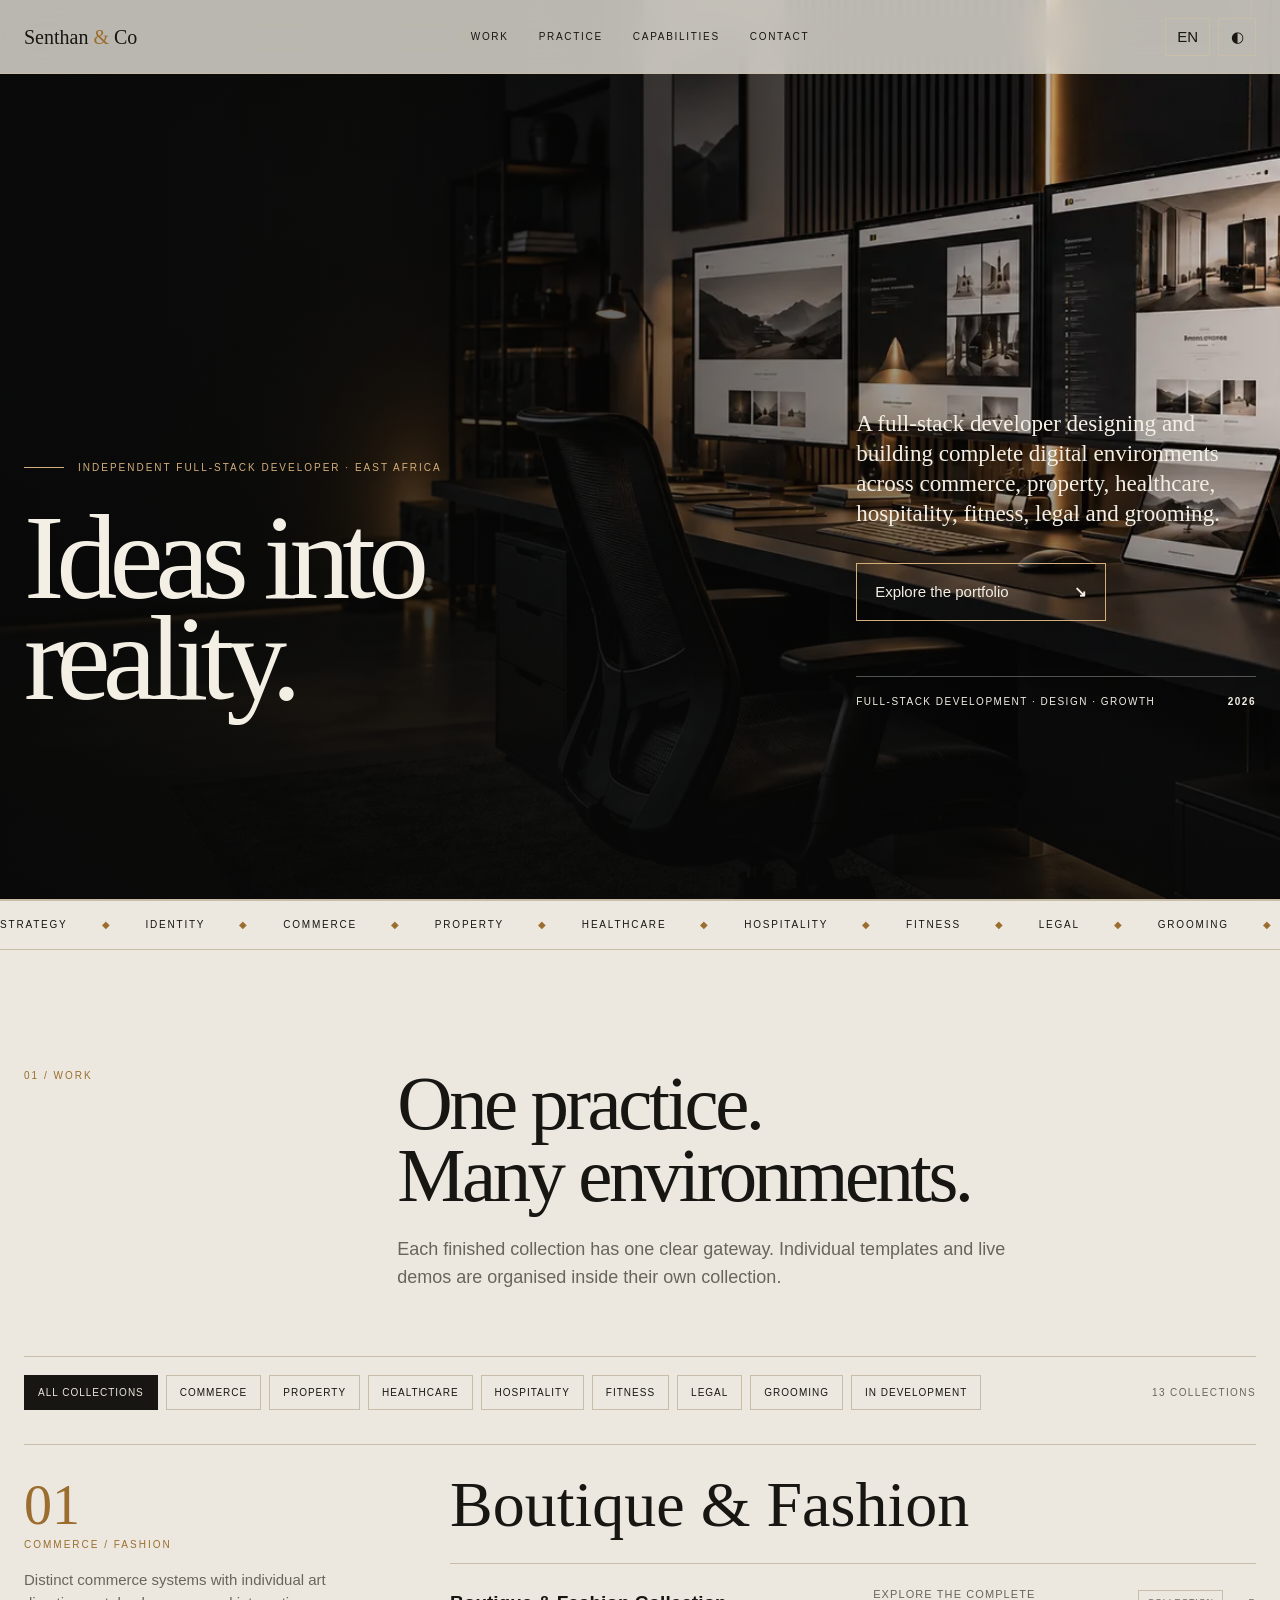
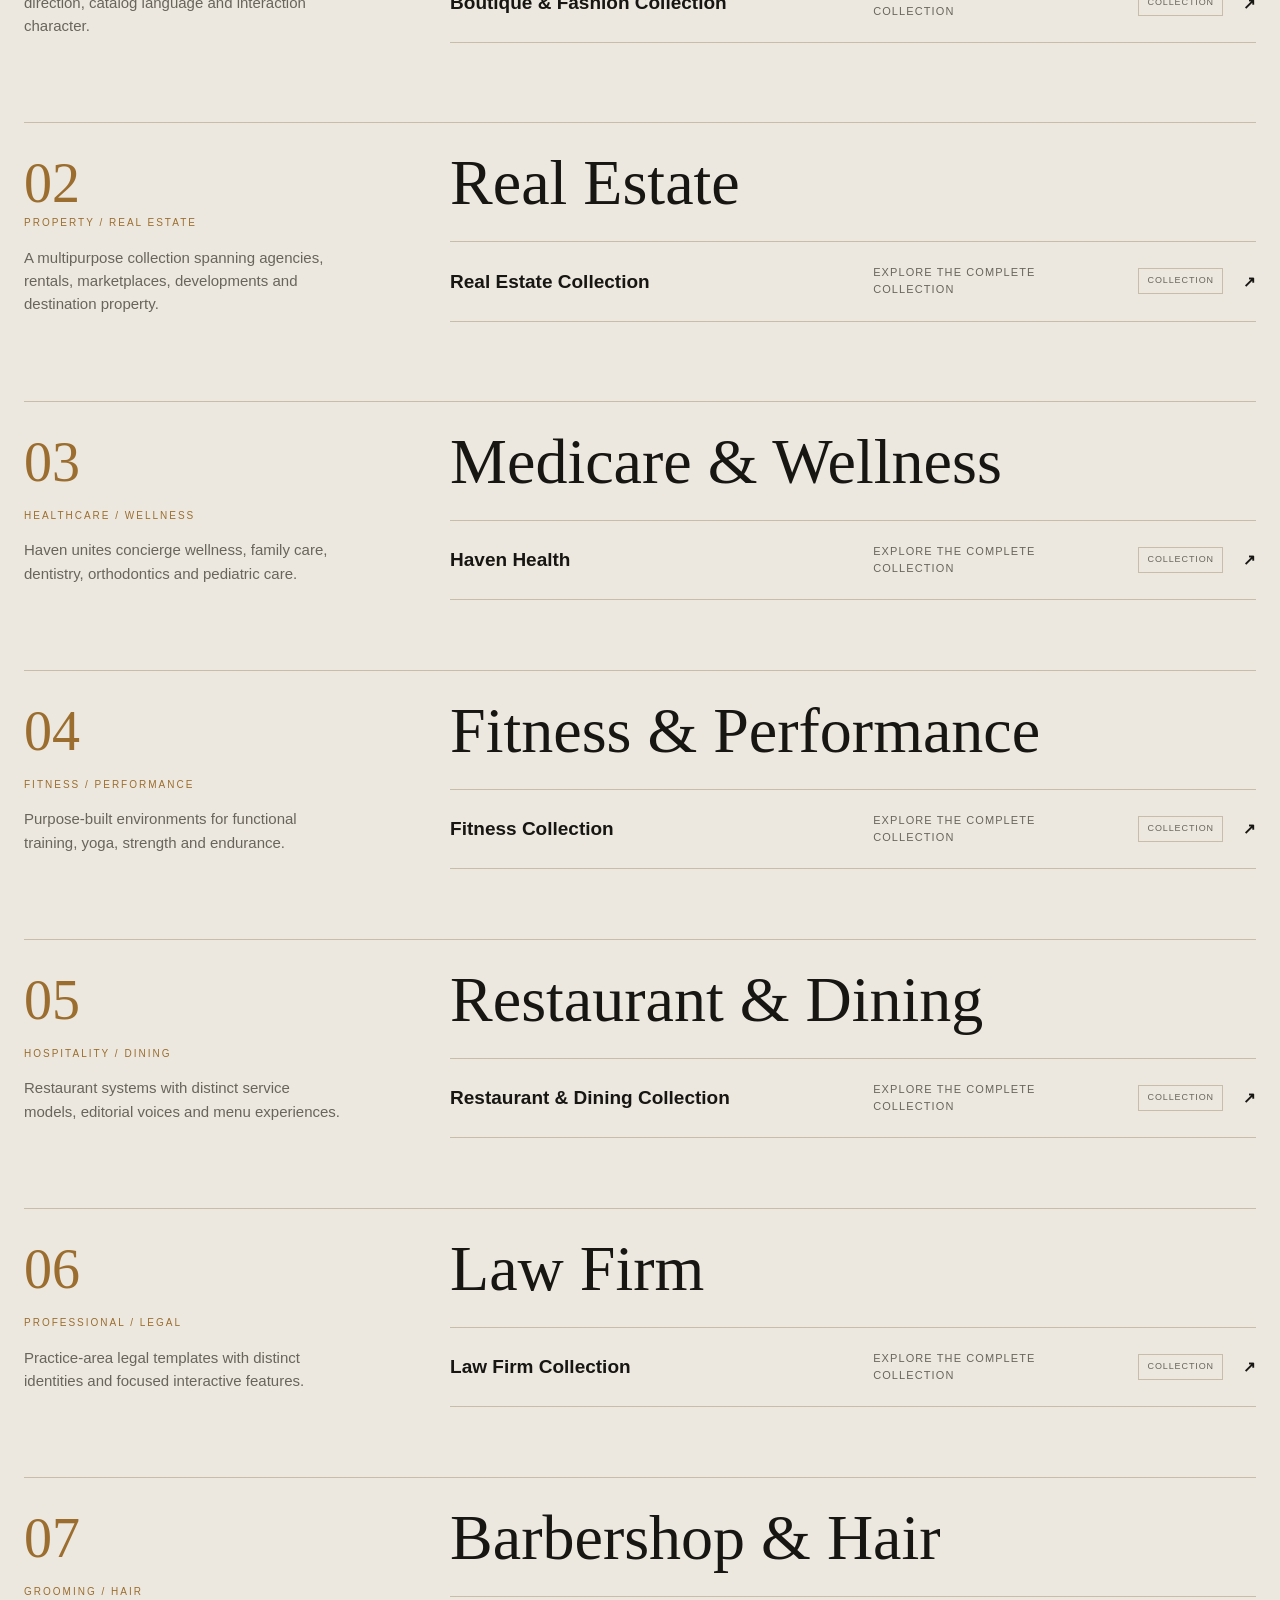
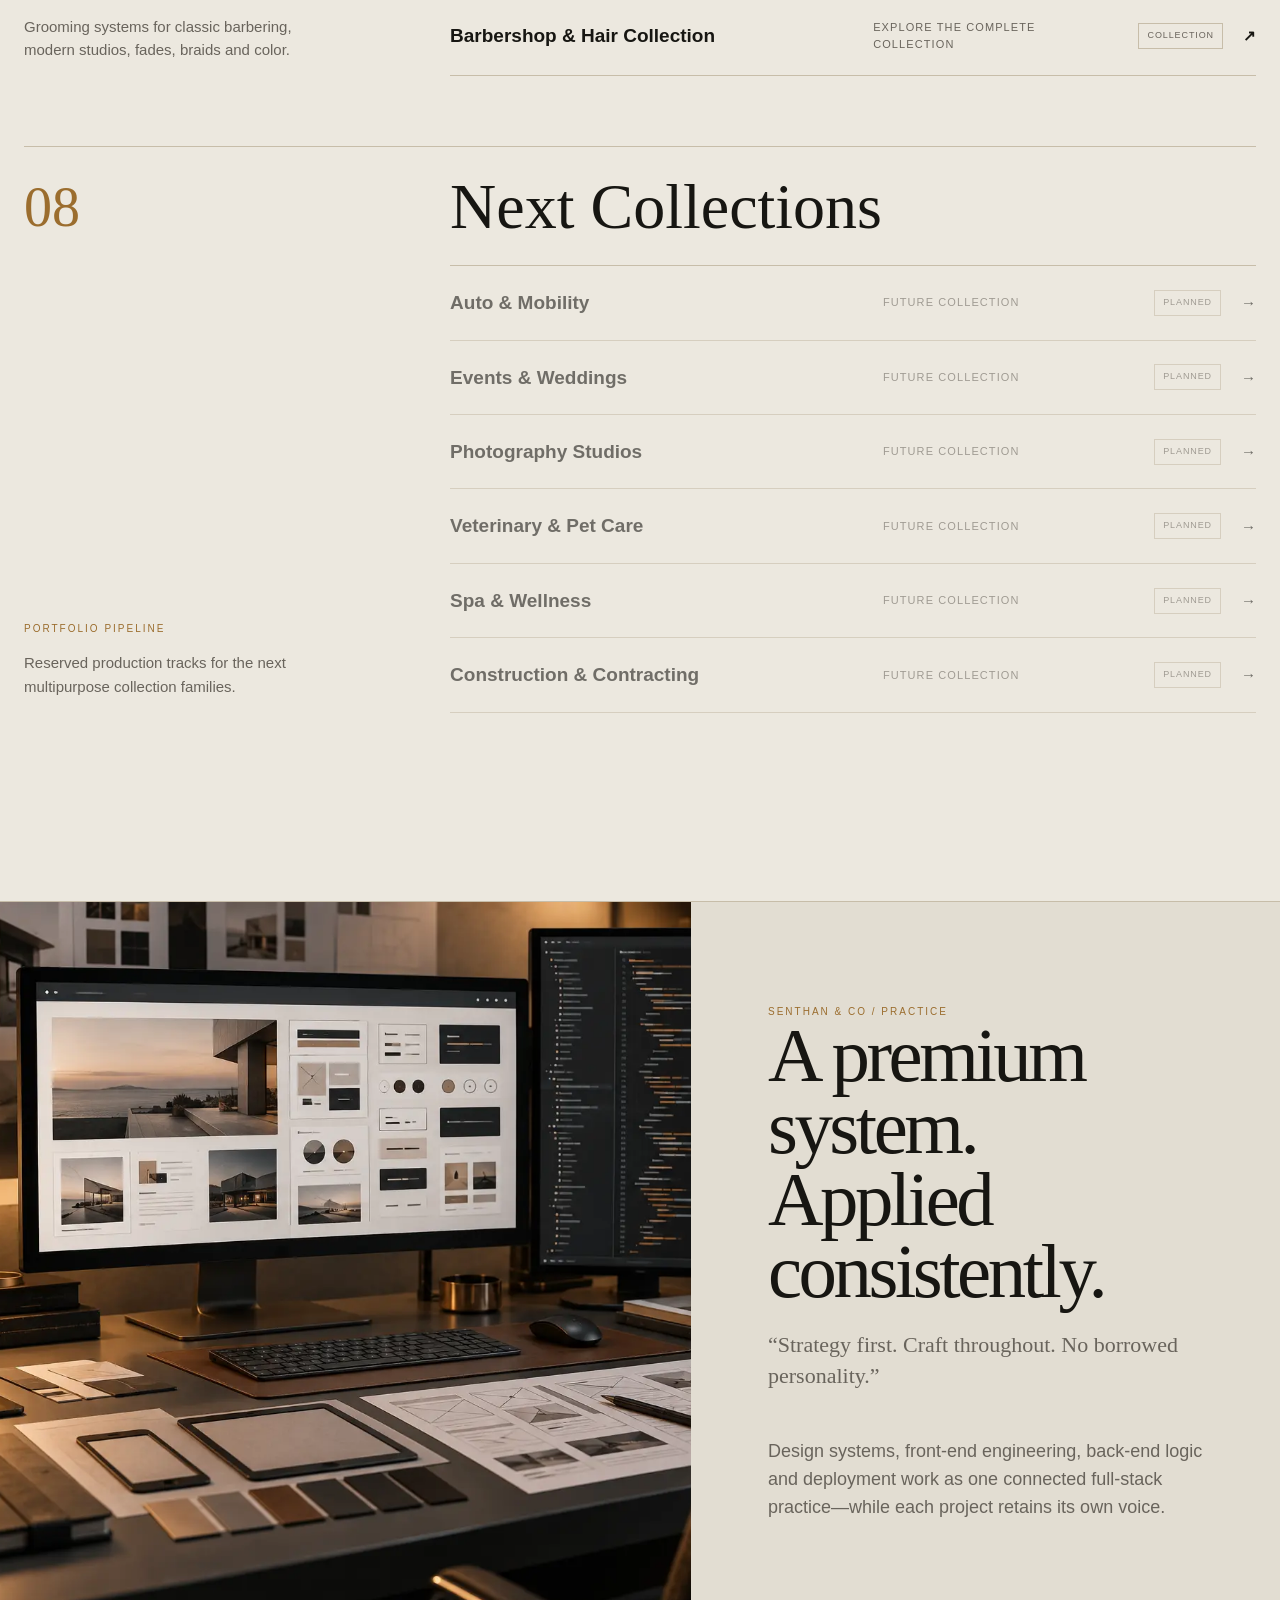
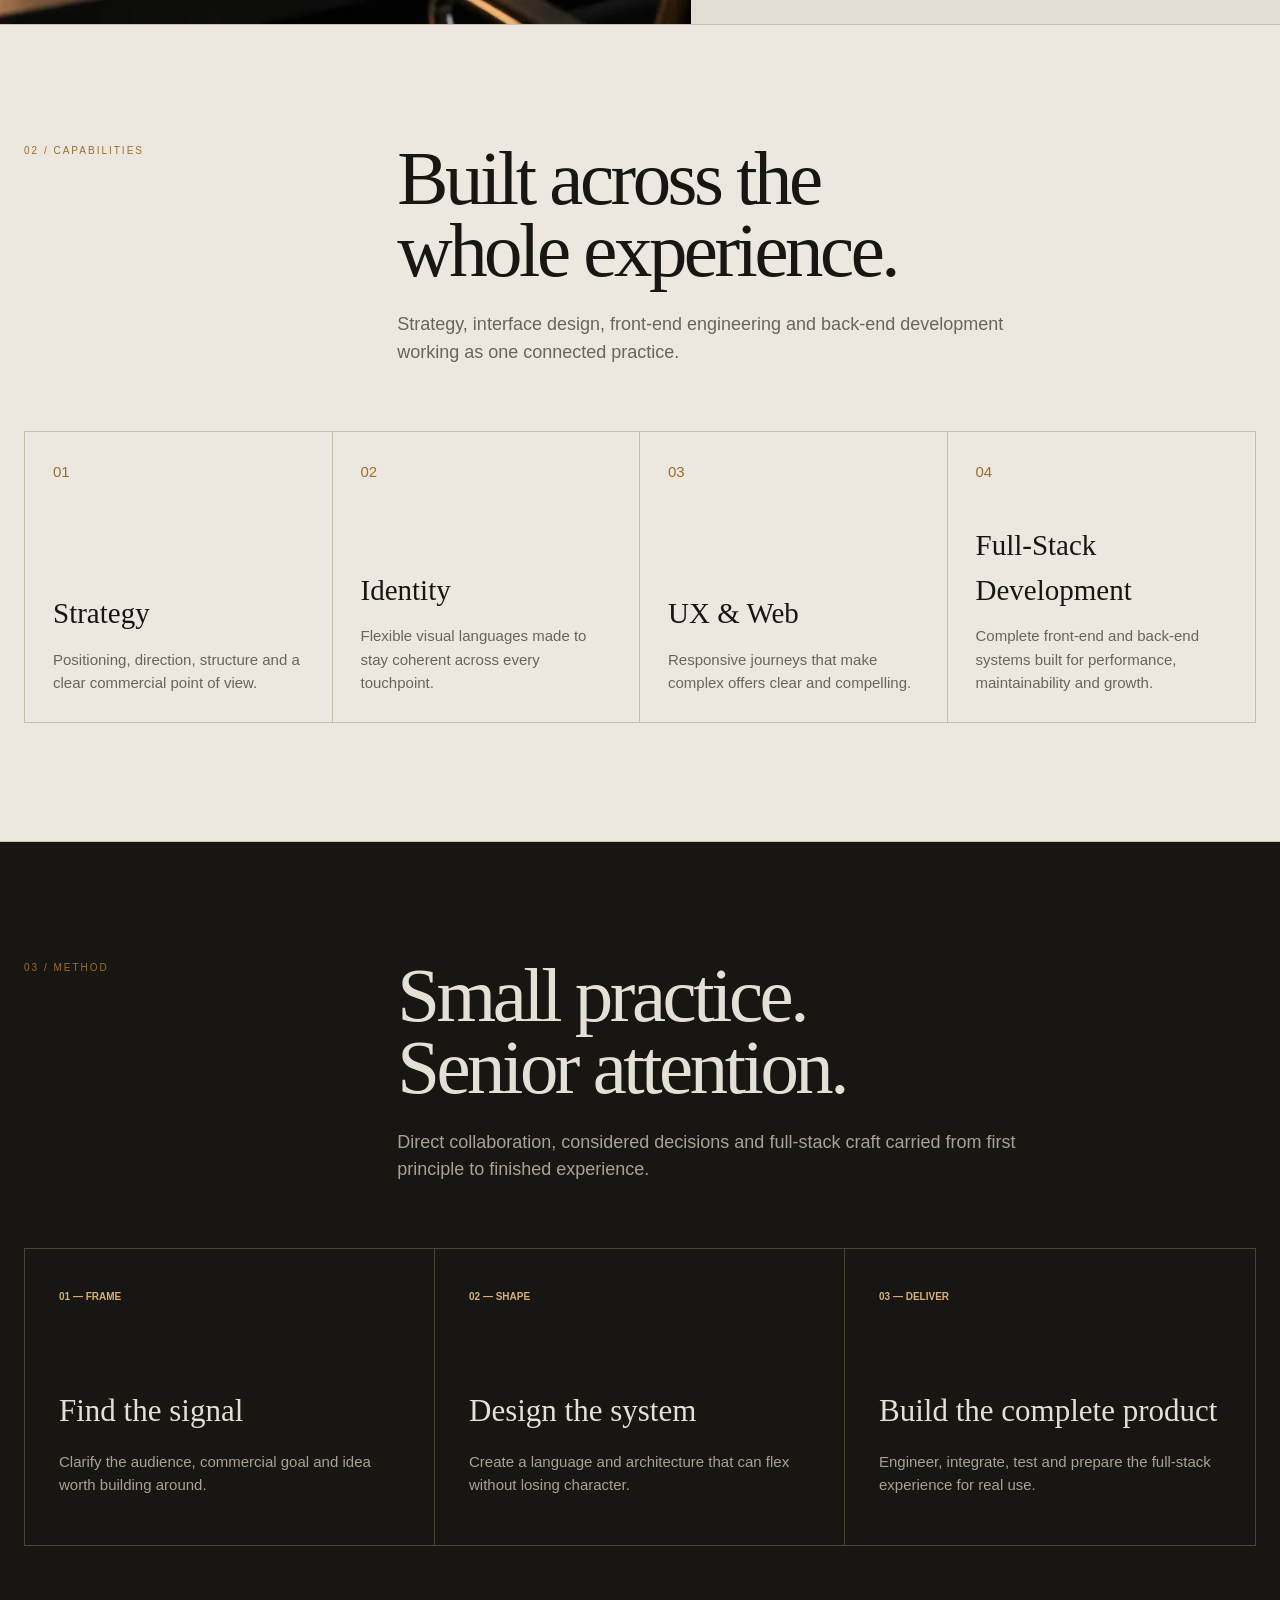
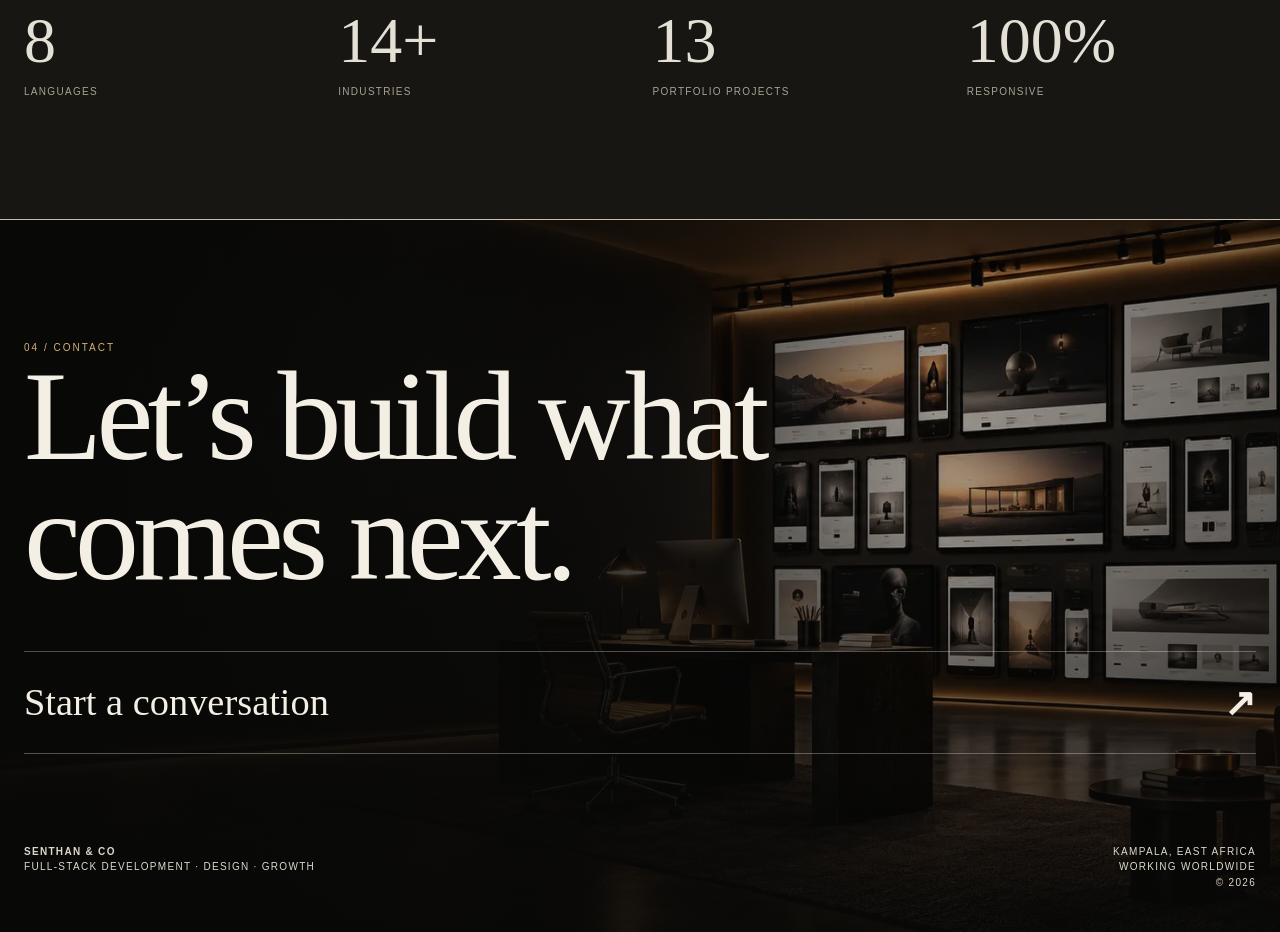
==== index.html @ d8936a36 "Translate portfolio statistics across all locales" ====
<!doctype html><html lang="en"><head><meta charset="utf-8"><meta name="viewport" content="width=device-width,initial-scale=1"><meta name="theme-color" content="#11110f"><title>Senthan & Co — Full-Stack Developer Portfolio</title><meta name="description" content="The full-stack development portfolio of websites, templates and collection systems by Senthan & Co."><script>(function(){try{var t=localStorage.getItem('sc-theme');document.documentElement.dataset.theme=t||((matchMedia('(prefers-color-scheme:dark)').matches)?'dark':'light')}catch(e){}})();</script><link rel="stylesheet" href="complete.css">
<style>:root{--bg:#ece8df;--ink:#171612;--muted:#69645c;--panel:#e2ddd2;--line:#c7bda9;--gold:#9b6d2e;--cream:#f7f1e5;color-scheme:light}[data-theme=dark]{--bg:#11110f;--ink:#e5e0d5;--muted:#a59c8d;--panel:#191815;--line:#3a342b;--gold:#d4af7c;--cream:#11110f;color-scheme:dark}*{box-sizing:border-box}html{scroll-behavior:smooth}body{margin:0;background:var(--bg);color:var(--ink);font:15px/1.55 Arial,sans-serif;overflow-x:hidden}a{color:inherit;text-decoration:none}button{font:inherit;color:inherit}.wrap{width:min(1380px,calc(100% - 48px));margin:auto}.top{position:fixed;inset:0 0 auto;z-index:20}.top:before{content:"";position:absolute;inset:0;background:color-mix(in srgb,var(--bg) 78%,transparent);backdrop-filter:blur(18px);border-bottom:1px solid var(--line)}nav{height:74px;display:grid;grid-template-columns:1fr auto 1fr;align-items:center;position:relative}.brand,h1,h2,.collection h3,.cap h3,.step h3{font-family:Georgia,serif}.brand{font-size:20px}.brand i{font-style:normal;color:var(--gold)}.navlinks{display:flex;gap:30px;font-size:10px;letter-spacing:.17em;text-transform:uppercase}.controls{justify-self:end;display:flex;gap:8px}.control{height:38px;min-width:38px;padding:0 11px;border:1px solid var(--line);background:transparent;cursor:pointer}.menu{display:none}.hero{min-height:820px;height:100svh;position:relative;isolation:isolate;background:#0b0d0b url('assets/tech-studio-hero-v4.webp') center/cover no-repeat;color:#f4efe4}.hero:after{content:"";position:absolute;inset:0;z-index:-1;background:linear-gradient(90deg,rgba(7,8,7,.92),rgba(7,8,7,.6) 48%,rgba(7,8,7,.13)),linear-gradient(0deg,rgba(7,8,7,.8),transparent 55%)}.hero-inner{height:100%;display:grid;grid-template-columns:1.3fr .7fr;align-items:end;gap:7vw;padding:17vh 0 8vh}.kicker,.eyebrow{font-size:10px;letter-spacing:.2em;text-transform:uppercase;color:var(--gold)}.kicker{display:flex;gap:14px;align-items:center;color:#d4af7c}.kicker:before{content:"";width:40px;height:1px;background:#d4af7c}h1{font-size:clamp(66px,9.5vw,150px);line-height:.83;letter-spacing:-.065em;margin:32px 0 0;font-weight:400}.hero-copy p{font:clamp(18px,1.8vw,27px)/1.3 Georgia,serif;margin:0 0 34px}.cta{display:inline-flex;justify-content:space-between;gap:44px;min-width:250px;padding:16px 18px;border:1px solid #d4af7c}.hero-foot{margin-top:55px;padding-top:17px;border-top:1px solid #ffffff4d;display:flex;justify-content:space-between;font-size:10px;letter-spacing:.15em;text-transform:uppercase}.marquee{overflow:hidden;border-block:1px solid var(--line)}.track{display:flex;width:max-content;padding:16px 0;animation:move 32s linear infinite;font-size:10px;text-transform:uppercase;letter-spacing:.18em}.track span:after{content:"◆";color:var(--gold);margin:0 34px}@keyframes move{to{transform:translateX(-50%)}}section{padding:118px 0;border-bottom:1px solid var(--line)}.section-head{display:grid;grid-template-columns:.36fr 1fr;gap:5vw;margin-bottom:64px}h2{font-size:clamp(46px,6vw,92px);line-height:.94;letter-spacing:-.045em;margin:0;font-weight:400}.lead{font-size:18px;color:var(--muted);max-width:650px;margin:24px 0 0}.collection{display:grid;grid-template-columns:.62fr 1.38fr;border-top:1px solid var(--line);padding:28px 0 70px;gap:5vw}.collection-side{display:flex;flex-direction:column;justify-content:space-between}.num{font:56px Georgia,serif;color:var(--gold)}.collection-side p{color:var(--muted);max-width:320px}.collection h3{font-size:clamp(38px,5vw,72px);font-weight:400;line-height:1;margin:0 0 26px}.project-list{border-top:1px solid var(--line)}.project{display:grid;grid-template-columns:1.2fr .8fr auto;align-items:center;gap:20px;padding:22px 0;border-bottom:1px solid var(--line);transition:.25s}.project:hover{padding-left:14px;color:var(--gold)}.project strong{font-size:19px}.project span{color:var(--muted);font-size:11px;text-transform:uppercase;letter-spacing:.1em}.featured{display:grid;grid-template-columns:1.08fr .92fr;min-height:650px;background:var(--panel)}.featured-image{background:url('assets/tech-studio-practice-v4.webp') 54% center/cover no-repeat;min-height:460px}.featured-copy{padding:8vw 6vw;display:flex;flex-direction:column;justify-content:center}.quote{font:22px/1.4 Georgia,serif;color:var(--muted)}.caps{display:grid;grid-template-columns:repeat(4,1fr);border:1px solid var(--line)}.cap{padding:28px;min-height:290px;border-right:1px solid var(--line);display:flex;flex-direction:column}.cap:last-child{border:0}.cap i{font-style:normal;color:var(--gold)}.cap h3{font-size:29px;font-weight:400;margin:auto 0 12px}.cap p{margin:0;color:var(--muted)}.dark{background:#171612;color:#e5e0d5}.dark .lead{color:#aaa194}.method{display:grid;grid-template-columns:repeat(3,1fr);border:1px solid #4a4237}.step{padding:34px;min-height:270px;border-right:1px solid #4a4237}.step:last-child{border:0}.step b{font-size:10px;color:#d4af7c}.step h3{font-size:31px;font-weight:400;margin:80px 0 12px}.step p{color:#aaa194}.stats{display:grid;grid-template-columns:repeat(4,1fr);gap:25px;margin-top:58px}.stat strong{font:clamp(44px,5vw,75px) Georgia,serif;display:block}.stat span{font-size:10px;text-transform:uppercase;letter-spacing:.13em;color:#aaa194}.contact{padding:120px 0 42px;position:relative;isolation:isolate;overflow:hidden;background:#0b0b09 url('assets/tech-studio-footer-v4.webp') 72% center/cover no-repeat;color:#f4efe4}.contact:before{content:"";position:absolute;inset:0;z-index:-1;background:linear-gradient(90deg,rgba(8,8,7,.96) 0%,rgba(8,8,7,.86) 42%,rgba(8,8,7,.34) 74%,rgba(8,8,7,.58) 100%),linear-gradient(0deg,rgba(8,8,7,.78),transparent 62%)}.contact .wrap{position:relative;z-index:1}.contact .eyebrow{color:#d4af7c}.contact .contact-row{border-color:#ffffff4a}.contact .footer{color:#ded8cc}.contact h2{font-size:clamp(62px,10vw,150px)}.contact-row{display:flex;justify-content:space-between;border-block:1px solid var(--line);padding:28px 0;margin:54px 0 90px;font:clamp(22px,3vw,40px) Georgia,serif}.footer{display:flex;justify-content:space-between;font-size:10px;text-transform:uppercase;letter-spacing:.13em}.footer div:last-child{text-align:right}.back{position:fixed;right:24px;bottom:24px;width:46px;height:46px;border:0;background:var(--gold);z-index:18;opacity:0}.back.show{opacity:1}.reveal{opacity:0;transform:translateY(22px);transition:.75s}.reveal.in{opacity:1;transform:none}@media(max-width:900px){.wrap{width:calc(100% - 28px)}nav{grid-template-columns:1fr auto}.navlinks{display:none}.menu{display:inline-block}.hero-inner,.section-head,.collection,.featured{grid-template-columns:1fr}.hero-inner{padding-top:145px}.collection-side{display:block}.caps{grid-template-columns:repeat(2,1fr)}.method{grid-template-columns:1fr}.step{border-right:0;border-bottom:1px solid #4a4237}.stats{grid-template-columns:repeat(2,1fr)}}@media(max-width:560px){.hero{height:auto}.hero-inner{padding:150px 0 54px}h1{font-size:18vw}.hero-copy{margin-top:70px}section{padding:82px 0}.project{grid-template-columns:1fr auto}.project span{display:none}.caps{grid-template-columns:1fr}.cap{border-right:0;border-bottom:1px solid var(--line)}.featured-copy{padding:70px 24px}.footer{gap:25px}.footer div:last-child{text-align:left}}@media(max-width:700px){.contact{background-position:68% center}.contact:before{background:linear-gradient(180deg,rgba(8,8,7,.9),rgba(8,8,7,.62) 45%,rgba(8,8,7,.94))}}@media(prefers-reduced-motion:reduce){*{scroll-behavior:auto!important}.track{animation:none}.reveal{opacity:1;transform:none}}.hero{background-image:url('assets/tech-studio-hero-v4.webp');background-position:center 46%;background-size:cover;background-repeat:no-repeat}.featured-image{background-image:url('assets/tech-studio-practice-v4.webp');background-position:center;background-size:cover}@media(max-width:900px){.hero{background-position:72% center}.featured-image{background-position:50% center}}@media(max-width:560px){.hero{min-height:100svh;background-position:76% center}.hero:after{background:linear-gradient(180deg,rgba(7,8,7,.72),rgba(7,8,7,.38) 38%,rgba(7,8,7,.9)),linear-gradient(90deg,rgba(7,8,7,.72),rgba(7,8,7,.18))}}</style></head>
<body><header class="top"><nav class="wrap"><a class="brand" href="#top">Senthan <i>&amp;</i> Co</a><div class="navlinks"><a href="#work" data-i18n="work">Work</a><a href="#practice" data-i18n="practice">Practice</a><a href="#capabilities" data-i18n="capabilities">Capabilities</a><a href="#contact" data-i18n="contact">Contact</a></div><div class="controls"><button class="control" id="lang">EN</button><button class="control" id="theme">◐</button><button class="control menu">☰</button></div></nav></header><main id="top">
<section class="hero"><div class="wrap hero-inner"><div><div class="kicker reveal" data-i18n="kicker">Independent full-stack developer · East Africa</div><h1 class="reveal"><span data-i18n="hero1">Ideas into</span><br><span data-i18n="hero2">reality.</span></h1></div><div class="hero-copy reveal"><p data-i18n="intro">A full-stack developer designing and building complete digital environments across commerce, property, healthcare, hospitality, fitness, legal and grooming.</p><a class="cta" href="#work"><span data-i18n="explore">Explore the portfolio</span><b>↘</b></a><div class="hero-foot"><span data-i18n="brandTag">Full-Stack Development · Design · Growth</span><b>2026</b></div></div></div></section>
<div class="marquee"><div class="track"><span data-i18n="strategyTitle">Strategy</span><span data-i18n="identityTitle">Identity</span><span data-i18n="filterCommerce">Commerce</span><span data-i18n="filterProperty">Property</span><span data-i18n="filterHealth">Healthcare</span><span data-i18n="filterHospitality">Hospitality</span><span data-i18n="filterFitness">Fitness</span><span data-i18n="filterLegal">Legal</span><span data-i18n="filterGrooming">Grooming</span><span data-i18n="strategyTitle">Strategy</span><span data-i18n="identityTitle">Identity</span><span data-i18n="filterCommerce">Commerce</span><span data-i18n="filterProperty">Property</span><span data-i18n="filterHealth">Healthcare</span><span data-i18n="filterHospitality">Hospitality</span><span data-i18n="filterFitness">Fitness</span><span data-i18n="filterLegal">Legal</span><span data-i18n="filterGrooming">Grooming</span></div></div>
<section id="work"><div class="wrap"><div class="section-head reveal"><div class="eyebrow">01 / <span data-i18n="work">Work</span></div><div><h2 data-i18n="workTitle">One practice.<br>Many environments.</h2><p class="lead" data-i18n="workLead">A focused directory of Senthan &amp; Co collection gateways. Open a collection to discover its individual templates and live demos.</p></div></div>
<div class="portfolio-tools reveal"><div class="filters" id="filters"><button class="filter active" data-filter="all" data-i18n="filterAll">All collections</button><button class="filter" data-filter="commerce" data-i18n="filterCommerce">Commerce</button><button class="filter" data-filter="property" data-i18n="filterProperty">Property</button><button class="filter" data-filter="health" data-i18n="filterHealth">Health</button><button class="filter" data-filter="hospitality" data-i18n="filterHospitality">Hospitality</button><button class="filter" data-filter="fitness" data-i18n="filterFitness">Fitness</button><button class="filter" data-filter="legal" data-i18n="filterLegal">Legal</button><button class="filter" data-filter="grooming" data-i18n="filterGrooming">Grooming</button><button class="filter" data-filter="pipeline" data-i18n="filterPipeline">In development</button></div><span class="source-count" id="sourceCount">00 collections</span></div><div id="collections"></div></div></section>
<section id="practice" style="padding:0"><div class="featured"><div class="featured-image"></div><div class="featured-copy reveal"><div class="eyebrow">Senthan &amp; Co / <span data-i18n="practice">Practice</span></div><h2 data-i18n="practiceTitle">A premium system.<br>Applied consistently.</h2><p class="quote" data-i18n="quote">“Strategy first. Craft throughout. No borrowed personality.”</p><p class="lead" data-i18n="practiceLead">Design systems, front-end engineering, back-end logic and deployment work as one connected full-stack practice—while each project retains its own voice.</p></div></div></section>
<section id="capabilities"><div class="wrap"><div class="section-head reveal"><div class="eyebrow">02 / <span data-i18n="capabilities">Capabilities</span></div><div><h2 data-i18n="capTitle">Built across the<br>whole experience.</h2><p class="lead" data-i18n="capLead">Strategy, interface design, front-end engineering and back-end development working as one connected practice.</p></div></div><div class="caps"><article class="cap reveal"><i>01</i><h3 data-i18n="strategyTitle">Strategy</h3><p data-i18n="strategyDesc">Positioning, direction, structure and a clear commercial point of view.</p></article><article class="cap reveal"><i>02</i><h3 data-i18n="identityTitle">Identity</h3><p data-i18n="identityDesc">Flexible visual languages made to stay coherent across every touchpoint.</p></article><article class="cap reveal"><i>03</i><h3 data-i18n="uxTitle">UX &amp; Web</h3><p data-i18n="uxDesc">Responsive journeys that make complex offers clear and compelling.</p></article><article class="cap reveal"><i>04</i><h3 data-i18n="fullStackTitle">Full-Stack Development</h3><p data-i18n="fullStackDesc">Complete front-end and back-end systems built for performance, maintainability and growth.</p></article></div></div></section>
<section class="dark"><div class="wrap"><div class="section-head reveal"><div class="eyebrow">03 / <span data-i18n="method">Method</span></div><div><h2 data-i18n="methodTitle">Small practice.<br>Senior attention.</h2><p class="lead" data-i18n="methodLead">Direct collaboration, considered decisions and full-stack craft carried from first principle to finished experience.</p></div></div><div class="method"><article class="step reveal"><b data-i18n="frameLabel">01 — FRAME</b><h3 data-i18n="frameTitle">Find the signal</h3><p data-i18n="frameDesc">Clarify the audience, commercial goal and idea worth building around.</p></article><article class="step reveal"><b data-i18n="shapeLabel">02 — SHAPE</b><h3 data-i18n="shapeTitle">Design the system</h3><p data-i18n="shapeDesc">Create a language and architecture that can flex without losing character.</p></article><article class="step reveal"><b data-i18n="deliverLabel">03 — DELIVER</b><h3 data-i18n="deliverTitle">Build the complete product</h3><p data-i18n="deliverDesc">Engineer, integrate, test and prepare the full-stack experience for real use.</p></article></div><div class="stats"><div class="stat"><strong>8</strong><span data-i18n="statLanguages">Languages</span></div><div class="stat"><strong>14+</strong><span data-i18n="statIndustries">Industries</span></div><div class="stat"><strong>00</strong><span data-i18n="statProjects">Portfolio projects</span></div><div class="stat"><strong>100%</strong><span data-i18n="statResponsive">Responsive</span></div></div></div></section>
<footer class="contact" id="contact"><div class="wrap"><div class="eyebrow">04 / <span data-i18n="contact">Contact</span></div><h2 class="reveal" data-i18n="talk">Let’s build what<br>comes next.</h2><a class="contact-row" href="#top"><span data-i18n="start">Start a conversation</span><b>↗</b></a><div class="footer"><div><strong>Senthan &amp; Co</strong><br><span data-i18n="brandTag">Full-Stack Development · Design · Growth</span></div><div><span data-i18n="location">Kampala, East Africa</span><br><span data-i18n="worldwide">Working worldwide</span><br>© 2026</div></div></div></footer></main><button class="back" id="back" aria-label="Back-to-Top Button">↑</button>
<script>
var GROUPS=[
{n:'01',sector:'commerce',k:'Commerce / Fashion',t:'Boutique & Fashion',d:'A collection of distinct commerce systems with individual art direction, catalog language and interaction character.',p:[['Boutique & Fashion Collection','Explore the complete fashion collection','https://senthan-multipurpose-professional.senthan-x.chatgpt.site','Collection']]},
{n:'02',sector:'property',k:'Property / Real Estate',t:'Real Estate',d:'A growing multipurpose collection spanning agencies, rentals, marketplaces, developments and destination property.',p:[['Real Estate Collection','Explore the complete property collection','https://senthan-real-estate-collection.senthan-x.chatgpt.site','Collection']]},
{n:'03',sector:'health',k:'Healthcare / Wellness',t:'Medicare & Wellness',d:'Haven brings together the healthcare family, covering concierge wellness, family care, dentistry, orthodontics and pediatric care.',p:[['Haven Health','Explore the Medicare & Wellness collection','https://haven-health-concierge.senthan-x.chatgpt.site','Collection']]},
{n:'04',sector:'fitness',k:'Fitness / Performance',t:'Fitness & Performance',d:'A collection of purpose-built fitness environments spanning functional training, yoga, strength and endurance.',p:[['Fitness Collection','Explore the complete fitness collection','https://github.com/Senthan-X/senthan-fitness-templates','Collection']]},
{n:'05',sector:'hospitality',k:'Hospitality / Dining',t:'Restaurant & Dining',d:'A restaurant collection with distinct service models, editorial voices and menu experiences.',p:[['Restaurant & Dining Collection','Explore the complete dining collection','https://github.com/Senthan-X/senthan-dining-templates','Collection']]},
{n:'06',sector:'legal',k:'Professional / Legal',t:'Law Firm',d:'A collection of practice-area-specific legal templates with distinct identities and focused interactive features.',p:[['Law Firm Collection','Explore the complete legal collection','https://github.com/Senthan-X/senthan-law-templates','Collection']]},
{n:'07',sector:'grooming',k:'Grooming / Hair',t:'Barbershop & Hair',d:'A grooming collection covering classic barbering, modern studios, fades, braids, color and community-led concepts.',p:[['Barbershop & Hair Collection','Explore the complete grooming collection','https://github.com/Senthan-X/barbershop-templates','Collection']]},
{n:'08',sector:'pipeline',k:'Portfolio Pipeline',t:'Next Collections',d:'Reserved production tracks for the next multipurpose collection families in the Senthan & Co roadmap.',p:[['Auto & Mobility','Future collection','', 'Planned'],['Events & Weddings','Future collection','', 'Planned'],['Photography Studios','Future collection','', 'Planned'],['Veterinary & Pet Care','Future collection','', 'Planned'],['Spa & Wellness','Future collection','', 'Planned'],['Construction & Contracting','Future collection','', 'Planned']]}
]
var CURRENT_LANG='en',ACTIVE_FILTER='all';
function renderGroups(filter){ACTIVE_FILTER=filter||ACTIVE_FILTER;var d=I18N[CURRENT_LANG]||I18N.en,gt=GROUP_I18N[CURRENT_LANG]||GROUP_I18N.en;var shown=GROUPS.filter(function(g){return ACTIVE_FILTER==='all'||g.sector===ACTIVE_FILTER});var total=shown.reduce(function(n,g){return n+g.p.length},0);document.getElementById('sourceCount').textContent=('0'+total).slice(-2)+' '+d.collectionsCount;document.getElementById('collections').innerHTML=shown.map(function(g){var m=gt[g.sector]||GROUP_I18N.en[g.sector];return '<article class="collection reveal"><div class="collection-side"><div class="num">'+g.n+'</div><div><div class="eyebrow">'+m.k+'</div><p>'+m.d+'</p></div></div><div><h3>'+(m.t||g.t)+'</h3><div class="project-list">'+g.p.map(function(p,i){var linked=!!p[2],name=(g.sector==='pipeline'&&m.names)?m.names[i]:(m.linkNames&&m.linkNames[i]?m.linkNames[i]:p[0]),desc=linked?d.exploreCollection:d.futureCollection,type=linked?d.collectionLabel:d.plannedLabel;var inner='<strong>'+name+'</strong><span>'+desc+'</span><small>'+type+'</small><b>'+(linked?'↗':'→')+'</b>';return linked?'<a class="project" href="'+p[2]+'" target="_blank" rel="noopener">'+inner+'</a>':'<div class="project pending">'+inner+'</div>'}).join('')+'</div></div></article>'}).join('');document.querySelectorAll('.stat strong')[2].textContent=GROUPS.reduce(function(n,g){return n+g.p.length},0);requestAnimationFrame(function(){document.querySelectorAll('#collections .reveal').forEach(function(e){e.classList.add('in')})})}
document.querySelectorAll('.filter').forEach(function(btn){btn.onclick=function(){document.querySelectorAll('.filter').forEach(function(b){b.classList.remove('active')});btn.classList.add('active');renderGroups(btn.dataset.filter)}});
var I18N={"en":{"work":"Work","practice":"Practice","capabilities":"Capabilities","contact":"Contact","kicker":"Independent full-stack developer · East Africa","hero1":"Ideas into","hero2":"reality.","intro":"A full-stack developer designing and building complete digital environments across commerce, property, healthcare, hospitality, fitness, legal and grooming.","explore":"Explore the portfolio","brandTag":"Full-Stack Development · Design · Growth","workTitle":"One practice.<br>Many environments.","workLead":"Each finished collection has one clear gateway. Individual templates and live demos are organised inside their own collection.","filterAll":"All collections","filterCommerce":"Commerce","filterProperty":"Property","filterHealth":"Healthcare","filterHospitality":"Hospitality","filterFitness":"Fitness","filterLegal":"Legal","filterGrooming":"Grooming","filterPipeline":"In development","practiceTitle":"A premium system.<br>Applied consistently.","quote":"“Strategy first. Craft throughout. No borrowed personality.”","practiceLead":"Design systems, front-end engineering, back-end logic and deployment work as one connected full-stack practice—while each project retains its own voice.","capTitle":"Built across the<br>whole experience.","capLead":"Strategy, interface design, front-end engineering and back-end development working as one connected practice.","strategyTitle":"Strategy","strategyDesc":"Positioning, direction, structure and a clear commercial point of view.","identityTitle":"Identity","identityDesc":"Flexible visual languages made to stay coherent across every touchpoint.","uxTitle":"UX & Web","uxDesc":"Responsive journeys that make complex offers clear and compelling.","fullStackTitle":"Full-Stack Development","fullStackDesc":"Complete front-end and back-end systems built for performance, maintainability and growth.","method":"Method","methodTitle":"Small practice.<br>Senior attention.","methodLead":"Direct collaboration, considered decisions and full-stack craft carried from first principle to finished experience.","frameLabel":"01 — FRAME","frameTitle":"Find the signal","frameDesc":"Clarify the audience, commercial goal and idea worth building around.","shapeLabel":"02 — SHAPE","shapeTitle":"Design the system","shapeDesc":"Create a language and architecture that can flex without losing character.","deliverLabel":"03 — DELIVER","deliverTitle":"Build the complete product","deliverDesc":"Engineer, integrate, test and prepare the full-stack experience for real use.","languages":"Languages","industries":"Industries","collectionGateways":"Collection gateways","responsive":"Responsive","talk":"Let’s build what<br>comes next.","start":"Start a conversation","location":"Kampala, East Africa","worldwide":"Working worldwide","collectionsCount":"collections","exploreCollection":"Explore the complete collection","futureCollection":"Future collection","collectionLabel":"Collection","plannedLabel":"Planned","backTop":"Back-to-Top Button","statLanguages":"Languages","statIndustries":"Industries","statProjects":"Portfolio projects","statResponsive":"Responsive"},"fr":{"work":"Projets","practice":"Studio","capabilities":"Expertises","contact":"Contact","kicker":"Développeur full-stack indépendant · Afrique de l’Est","hero1":"Des idées","hero2":"en réalité.","intro":"Un développeur full-stack qui conçoit et réalise des environnements numériques complets pour le commerce, l’immobilier, la santé, l’hospitalité, le fitness, le juridique et le grooming.","explore":"Explorer le portfolio","brandTag":"Développement full-stack · Design · Croissance","workTitle":"Une pratique.<br>Plusieurs univers.","workLead":"Chaque collection terminée possède une passerelle claire. Les modèles et démos sont organisés dans leur propre collection.","filterAll":"Toutes les collections","filterCommerce":"Commerce","filterProperty":"Immobilier","filterHealth":"Santé","filterHospitality":"Hospitalité","filterFitness":"Fitness","filterLegal":"Juridique","filterGrooming":"Grooming","filterPipeline":"En développement","practiceTitle":"Un système premium.<br>Appliqué avec cohérence.","quote":"« La stratégie d’abord. Le soin partout. Une identité propre. »","practiceLead":"Systèmes de design, ingénierie front-end, logique back-end et déploiement forment une seule pratique full-stack.","capTitle":"Conçu sur toute<br>l’expérience.","capLead":"Stratégie, interfaces, front-end et back-end réunis dans une pratique cohérente.","strategyTitle":"Stratégie","strategyDesc":"Positionnement, direction, structure et vision commerciale claire.","identityTitle":"Identité","identityDesc":"Des langages visuels flexibles et cohérents sur chaque point de contact.","uxTitle":"UX & Web","uxDesc":"Des parcours responsives qui rendent les offres complexes claires et convaincantes.","fullStackTitle":"Développement full-stack","fullStackDesc":"Des systèmes front-end et back-end complets, performants, maintenables et évolutifs.","method":"Méthode","methodTitle":"Petite pratique.<br>Attention senior.","methodLead":"Collaboration directe, décisions réfléchies et réalisation full-stack de l’idée au produit final.","frameLabel":"01 — CADRER","frameTitle":"Trouver le signal","frameDesc":"Clarifier le public, l’objectif commercial et l’idée centrale.","shapeLabel":"02 — FAÇONNER","shapeTitle":"Concevoir le système","shapeDesc":"Créer un langage et une architecture flexibles sans perdre leur caractère.","deliverLabel":"03 — LIVRER","deliverTitle":"Construire le produit complet","deliverDesc":"Développer, intégrer, tester et préparer l’expérience full-stack à l’usage réel.","languages":"Langues","industries":"Secteurs","collectionGateways":"Passerelles de collections","responsive":"Responsive","talk":"Construisons<br>la suite.","start":"Démarrer une conversation","location":"Kampala, Afrique de l’Est","worldwide":"Collaboration internationale","collectionsCount":"collections","exploreCollection":"Explorer la collection complète","futureCollection":"Collection future","collectionLabel":"Collection","plannedLabel":"Planifié","backTop":"Bouton retour en haut","statLanguages":"Langues","statIndustries":"Secteurs","statProjects":"Projets du portfolio","statResponsive":"Adaptatif"},"es":{"work":"Proyectos","practice":"Estudio","capabilities":"Capacidades","contact":"Contacto","kicker":"Desarrollador full-stack independiente · África Oriental","hero1":"Ideas hechas","hero2":"realidad.","intro":"Desarrollador full-stack que diseña y construye entornos digitales completos para comercio, propiedad, salud, hospitalidad, fitness, legal y grooming.","explore":"Explorar el portafolio","brandTag":"Desarrollo full-stack · Diseño · Crecimiento","workTitle":"Una práctica.<br>Muchos entornos.","workLead":"Cada colección terminada tiene una entrada clara. Las plantillas y demos están organizadas dentro de su propia colección.","filterAll":"Todas las colecciones","filterCommerce":"Comercio","filterProperty":"Propiedad","filterHealth":"Salud","filterHospitality":"Hospitalidad","filterFitness":"Fitness","filterLegal":"Legal","filterGrooming":"Grooming","filterPipeline":"En desarrollo","practiceTitle":"Un sistema premium.<br>Aplicado con coherencia.","quote":"«Estrategia primero. Cuidado en todo. Personalidad propia.»","practiceLead":"Sistemas de diseño, ingeniería front-end, lógica back-end y despliegue funcionan como una sola práctica full-stack.","capTitle":"Construido para toda<br>la experiencia.","capLead":"Estrategia, diseño de interfaces, front-end y back-end como una práctica conectada.","strategyTitle":"Estrategia","strategyDesc":"Posicionamiento, dirección, estructura y una visión comercial clara.","identityTitle":"Identidad","identityDesc":"Lenguajes visuales flexibles y coherentes en cada punto de contacto.","uxTitle":"UX y Web","uxDesc":"Recorridos adaptables que hacen claras y atractivas las ofertas complejas.","fullStackTitle":"Desarrollo full-stack","fullStackDesc":"Sistemas completos de front-end y back-end para rendimiento, mantenimiento y crecimiento.","method":"Método","methodTitle":"Práctica pequeña.<br>Atención sénior.","methodLead":"Colaboración directa, decisiones meditadas y trabajo full-stack desde la idea hasta la experiencia final.","frameLabel":"01 — ENMARCAR","frameTitle":"Encontrar la señal","frameDesc":"Aclarar la audiencia, el objetivo comercial y la idea central.","shapeLabel":"02 — DAR FORMA","shapeTitle":"Diseñar el sistema","shapeDesc":"Crear un lenguaje y una arquitectura flexibles sin perder carácter.","deliverLabel":"03 — ENTREGAR","deliverTitle":"Construir el producto completo","deliverDesc":"Desarrollar, integrar, probar y preparar la experiencia full-stack para uso real.","languages":"Idiomas","industries":"Sectores","collectionGateways":"Entradas de colecciones","responsive":"Adaptable","talk":"Construyamos<br>lo siguiente.","start":"Iniciar una conversación","location":"Kampala, África Oriental","worldwide":"Trabajando globalmente","collectionsCount":"colecciones","exploreCollection":"Explorar la colección completa","futureCollection":"Colección futura","collectionLabel":"Colección","plannedLabel":"Planificado","backTop":"Botón volver arriba","statLanguages":"Idiomas","statIndustries":"Sectores","statProjects":"Proyectos del portafolio","statResponsive":"Adaptable"},"de":{"work":"Projekte","practice":"Studio","capabilities":"Kompetenzen","contact":"Kontakt","kicker":"Unabhängiger Full-Stack-Entwickler · Ostafrika","hero1":"Ideen werden","hero2":"Wirklichkeit.","intro":"Full-Stack-Entwickler für komplette digitale Umgebungen in Handel, Immobilien, Gesundheit, Gastgewerbe, Fitness, Recht und Pflege.","explore":"Portfolio entdecken","brandTag":"Full-Stack-Entwicklung · Design · Wachstum","workTitle":"Eine Praxis.<br>Viele Welten.","workLead":"Jede fertige Sammlung hat einen klaren Einstieg. Vorlagen und Live-Demos sind in ihrer eigenen Sammlung organisiert.","filterAll":"Alle Sammlungen","filterCommerce":"Handel","filterProperty":"Immobilien","filterHealth":"Gesundheit","filterHospitality":"Gastgewerbe","filterFitness":"Fitness","filterLegal":"Recht","filterGrooming":"Pflege","filterPipeline":"In Entwicklung","practiceTitle":"Ein Premium-System.<br>Konsequent angewandt.","quote":"„Strategie zuerst. Sorgfalt überall. Eigene Persönlichkeit.“","practiceLead":"Designsysteme, Front-End, Back-End-Logik und Bereitstellung bilden eine verbundene Full-Stack-Praxis.","capTitle":"Für das gesamte<br>Erlebnis gebaut.","capLead":"Strategie, Interface-Design, Front-End und Back-End als verbundene Praxis.","strategyTitle":"Strategie","strategyDesc":"Positionierung, Richtung, Struktur und eine klare geschäftliche Perspektive.","identityTitle":"Identität","identityDesc":"Flexible visuelle Sprachen, die über alle Berührungspunkte kohärent bleiben.","uxTitle":"UX & Web","uxDesc":"Responsive Abläufe, die komplexe Angebote klar und überzeugend machen.","fullStackTitle":"Full-Stack-Entwicklung","fullStackDesc":"Komplette Front-End- und Back-End-Systeme für Leistung, Wartbarkeit und Wachstum.","method":"Methode","methodTitle":"Kleine Praxis.<br>Senior-Betreuung.","methodLead":"Direkte Zusammenarbeit, bewusste Entscheidungen und Full-Stack-Handwerk von der Idee bis zum fertigen Erlebnis.","frameLabel":"01 — RAHMEN","frameTitle":"Das Signal finden","frameDesc":"Zielgruppe, Geschäftsziel und zentrale Idee klären.","shapeLabel":"02 — FORMEN","shapeTitle":"Das System entwerfen","shapeDesc":"Sprache und Architektur schaffen, die flexibel bleiben und Charakter bewahren.","deliverLabel":"03 — LIEFERN","deliverTitle":"Das vollständige Produkt bauen","deliverDesc":"Entwickeln, integrieren, testen und für den echten Einsatz vorbereiten.","languages":"Sprachen","industries":"Branchen","collectionGateways":"Sammlungszugänge","responsive":"Responsiv","talk":"Bauen wir,<br>was folgt.","start":"Gespräch beginnen","location":"Kampala, Ostafrika","worldwide":"Weltweit tätig","collectionsCount":"Sammlungen","exploreCollection":"Vollständige Sammlung öffnen","futureCollection":"Zukünftige Sammlung","collectionLabel":"Sammlung","plannedLabel":"Geplant","backTop":"Nach-oben-Schaltfläche","statLanguages":"Sprachen","statIndustries":"Branchen","statProjects":"Portfolio-Projekte","statResponsive":"Responsiv"},"pt":{"work":"Projetos","practice":"Estúdio","capabilities":"Capacidades","contact":"Contato","kicker":"Desenvolvedor full-stack independente · África Oriental","hero1":"Ideias em","hero2":"realidade.","intro":"Desenvolvedor full-stack que projeta e constrói ambientes digitais completos para comércio, imóveis, saúde, hospitalidade, fitness, jurídico e cuidados pessoais.","explore":"Explorar o portfólio","brandTag":"Desenvolvimento full-stack · Design · Crescimento","workTitle":"Uma prática.<br>Muitos ambientes.","workLead":"Cada coleção concluída tem uma entrada clara. Modelos e demos estão organizados dentro de sua própria coleção.","filterAll":"Todas as coleções","filterCommerce":"Comércio","filterProperty":"Imóveis","filterHealth":"Saúde","filterHospitality":"Hospitalidade","filterFitness":"Fitness","filterLegal":"Jurídico","filterGrooming":"Cuidados","filterPipeline":"Em desenvolvimento","practiceTitle":"Um sistema premium.<br>Aplicado com consistência.","quote":"“Estratégia primeiro. Cuidado em tudo. Personalidade própria.”","practiceLead":"Sistemas de design, engenharia front-end, lógica back-end e implantação funcionam como uma prática full-stack conectada.","capTitle":"Criado para toda<br>a experiência.","capLead":"Estratégia, interfaces, front-end e back-end trabalhando como uma prática integrada.","strategyTitle":"Estratégia","strategyDesc":"Posicionamento, direção, estrutura e uma visão comercial clara.","identityTitle":"Identidade","identityDesc":"Linguagens visuais flexíveis e coerentes em cada ponto de contato.","uxTitle":"UX e Web","uxDesc":"Jornadas responsivas que tornam ofertas complexas claras e atraentes.","fullStackTitle":"Desenvolvimento full-stack","fullStackDesc":"Sistemas completos de front-end e back-end para desempenho, manutenção e crescimento.","method":"Método","methodTitle":"Prática pequena.<br>Atenção sênior.","methodLead":"Colaboração direta, decisões cuidadosas e trabalho full-stack da ideia à experiência final.","frameLabel":"01 — DEFINIR","frameTitle":"Encontrar o sinal","frameDesc":"Clarificar o público, o objetivo comercial e a ideia central.","shapeLabel":"02 — MODELAR","shapeTitle":"Projetar o sistema","shapeDesc":"Criar uma linguagem e arquitetura flexíveis sem perder caráter.","deliverLabel":"03 — ENTREGAR","deliverTitle":"Construir o produto completo","deliverDesc":"Desenvolver, integrar, testar e preparar a experiência full-stack para uso real.","languages":"Idiomas","industries":"Setores","collectionGateways":"Entradas de coleções","responsive":"Responsivo","talk":"Vamos construir<br>o próximo.","start":"Iniciar uma conversa","location":"Kampala, África Oriental","worldwide":"Trabalhando mundialmente","collectionsCount":"coleções","exploreCollection":"Explorar a coleção completa","futureCollection":"Coleção futura","collectionLabel":"Coleção","plannedLabel":"Planejado","backTop":"Botão voltar ao topo","statLanguages":"Idiomas","statIndustries":"Setores","statProjects":"Projetos do portfólio","statResponsive":"Responsivo"},"sw":{"work":"Kazi","practice":"Studio","capabilities":"Uwezo","contact":"Mawasiliano","kicker":"Msanidi wa full-stack huru · Afrika Mashariki","hero1":"Mawazo kuwa","hero2":"uhalisia.","intro":"Msanidi wa full-stack anayebuni na kujenga mazingira kamili ya kidijitali kwa biashara, mali, afya, ukarimu, mazoezi, sheria na urembo.","explore":"Gundua portfolio","brandTag":"Uundaji wa full-stack · Ubunifu · Ukuaji","workTitle":"Studio moja.<br>Mazingira mengi.","workLead":"Kila mkusanyiko uliokamilika una lango wazi. Violezo na maonyesho ya moja kwa moja yamepangwa ndani ya mkusanyiko wake.","filterAll":"Mikusanyiko yote","filterCommerce":"Biashara","filterProperty":"Mali","filterHealth":"Afya","filterHospitality":"Ukarimu","filterFitness":"Mazoezi","filterLegal":"Sheria","filterGrooming":"Urembo","filterPipeline":"Inaendelezwa","practiceTitle":"Mfumo wa kiwango cha juu.<br>Ukitumika kwa uthabiti.","quote":"“Mkakati kwanza. Ufundi kila hatua. Utambulisho wa kipekee.”","practiceLead":"Mifumo ya ubunifu, front-end, mantiki ya back-end na uchapishaji hufanya kazi kama studio moja ya full-stack.","capTitle":"Imejengwa kwa<br>uzoefu mzima.","capLead":"Mkakati, ubunifu wa kiolesura, front-end na back-end kama studio moja iliyounganishwa.","strategyTitle":"Mkakati","strategyDesc":"Nafasi, mwelekeo, muundo na mtazamo wazi wa kibiashara.","identityTitle":"Utambulisho","identityDesc":"Lugha za kuona zinazobadilika na kubaki thabiti kila mahali.","uxTitle":"UX na Wavuti","uxDesc":"Safari zinazojibu vifaa na kufanya huduma tata ziwe wazi na kuvutia.","fullStackTitle":"Uundaji wa full-stack","fullStackDesc":"Mifumo kamili ya front-end na back-end kwa kasi, matengenezo na ukuaji.","method":"Mbinu","methodTitle":"Studio ndogo.<br>Uangalizi wa kitaalamu.","methodLead":"Ushirikiano wa moja kwa moja, maamuzi makini na uundaji wa full-stack kutoka wazo hadi matumizi halisi.","frameLabel":"01 — WEKA MSINGI","frameTitle":"Pata kiini","frameDesc":"Fafanua hadhira, lengo la biashara na wazo kuu.","shapeLabel":"02 — UNDA","shapeTitle":"Buni mfumo","shapeDesc":"Unda lugha na usanifu unaoweza kubadilika bila kupoteza tabia.","deliverLabel":"03 — WASILISHA","deliverTitle":"Jenga bidhaa kamili","deliverDesc":"Jenga, unganisha, jaribu na tayarisha uzoefu wa full-stack kwa matumizi halisi.","languages":"Lugha","industries":"Sekta","collectionGateways":"Milango ya mikusanyiko","responsive":"Inajibu vifaa","talk":"Tujenge<br>kinachofuata.","start":"Anzisha mazungumzo","location":"Kampala, Afrika Mashariki","worldwide":"Tunafanya kazi duniani kote","collectionsCount":"mikusanyiko","exploreCollection":"Gundua mkusanyiko kamili","futureCollection":"Mkusanyiko wa baadaye","collectionLabel":"Mkusanyiko","plannedLabel":"Imepangwa","backTop":"Kitufe cha kurudi juu","statLanguages":"Lugha","statIndustries":"Sekta","statProjects":"Miradi ya portfolio","statResponsive":"Inayojibadilisha"},"ar":{"work":"الأعمال","practice":"الاستوديو","capabilities":"القدرات","contact":"تواصل","kicker":"مطوّر متكامل مستقل · شرق أفريقيا","hero1":"نحوّل الأفكار","hero2":"إلى واقع.","intro":"مطوّر متكامل يصمم ويبني تجارب رقمية كاملة للتجارة والعقارات والصحة والضيافة واللياقة والقانون والعناية الشخصية.","explore":"استكشف الأعمال","brandTag":"تطوير متكامل · تصميم · نمو","workTitle":"ممارسة واحدة.<br>عوالم متعددة.","workLead":"لكل مجموعة مكتملة بوابة واضحة، وتُنظم القوالب والعروض الحية داخل مجموعاتها.","filterAll":"كل المجموعات","filterCommerce":"التجارة","filterProperty":"العقارات","filterHealth":"الصحة","filterHospitality":"الضيافة","filterFitness":"اللياقة","filterLegal":"القانون","filterGrooming":"العناية","filterPipeline":"قيد التطوير","practiceTitle":"نظام متميز.<br>يُطبّق باتساق.","quote":"«الاستراتيجية أولاً، والحرفية في كل خطوة، وهوية أصيلة.»","practiceLead":"تعمل أنظمة التصميم وهندسة الواجهة والمنطق الخلفي والنشر كممارسة متكاملة واحدة.","capTitle":"نبني التجربة<br>كاملة.","capLead":"الاستراتيجية وتصميم الواجهات وتطوير الواجهة والخلفية ضمن ممارسة مترابطة.","strategyTitle":"الاستراتيجية","strategyDesc":"تموضع واتجاه وهيكل ورؤية تجارية واضحة.","identityTitle":"الهوية","identityDesc":"لغات بصرية مرنة تحافظ على الاتساق في كل نقطة تواصل.","uxTitle":"تجربة المستخدم والويب","uxDesc":"رحلات متجاوبة تجعل العروض المعقدة واضحة وجذابة.","fullStackTitle":"التطوير المتكامل","fullStackDesc":"أنظمة واجهة وخلفية كاملة للأداء وسهولة الصيانة والنمو.","method":"المنهج","methodTitle":"ممارسة صغيرة.<br>اهتمام خبير.","methodLead":"تعاون مباشر وقرارات مدروسة وحرفية متكاملة من الفكرة إلى التجربة النهائية.","frameLabel":"01 — التأطير","frameTitle":"اكتشاف الإشارة","frameDesc":"توضيح الجمهور والهدف التجاري والفكرة الأساسية.","shapeLabel":"02 — التشكيل","shapeTitle":"تصميم النظام","shapeDesc":"إنشاء لغة وبنية مرنتين دون فقدان الشخصية.","deliverLabel":"03 — التسليم","deliverTitle":"بناء المنتج الكامل","deliverDesc":"الهندسة والتكامل والاختبار وإعداد التجربة المتكاملة للاستخدام الحقيقي.","languages":"اللغات","industries":"القطاعات","collectionGateways":"بوابات المجموعات","responsive":"متجاوب","talk":"لنبنِ ما<br>يأتي بعد ذلك.","start":"ابدأ محادثة","location":"كمبالا، شرق أفريقيا","worldwide":"نعمل حول العالم","collectionsCount":"مجموعات","exploreCollection":"استكشف المجموعة الكاملة","futureCollection":"مجموعة مستقبلية","collectionLabel":"مجموعة","plannedLabel":"مخطط","backTop":"زر العودة إلى الأعلى","statLanguages":"اللغات","statIndustries":"القطاعات","statProjects":"مشاريع معرض الأعمال","statResponsive":"متجاوب"},"zh":{"work":"作品","practice":"工作室","capabilities":"能力","contact":"联系","kicker":"东非独立全栈开发者","hero1":"让构想","hero2":"成为现实。","intro":"全栈开发者，为商业、地产、医疗、餐旅、健身、法律与护理行业设计并构建完整数字体验。","explore":"浏览作品集","brandTag":"全栈开发 · 设计 · 增长","workTitle":"一个团队。<br>多种场景。","workLead":"每个已完成的系列都有清晰入口，模板与在线演示均整理在各自系列中。","filterAll":"全部系列","filterCommerce":"商业","filterProperty":"地产","filterHealth":"医疗","filterHospitality":"餐旅","filterFitness":"健身","filterLegal":"法律","filterGrooming":"护理","filterPipeline":"开发中","practiceTitle":"高端系统。<br>始终一致。","quote":"“战略先行，匠心贯穿，保持独特。”","practiceLead":"设计系统、前端工程、后端逻辑与部署共同构成完整的全栈实践。","capTitle":"覆盖完整<br>数字体验。","capLead":"战略、界面设计、前端工程与后端开发协同工作。","strategyTitle":"战略","strategyDesc":"定位、方向、结构与清晰的商业视角。","identityTitle":"品牌识别","identityDesc":"灵活且在各接触点保持一致的视觉语言。","uxTitle":"用户体验与网站","uxDesc":"响应式体验，让复杂服务清晰且有吸引力。","fullStackTitle":"全栈开发","fullStackDesc":"兼顾性能、可维护性与增长的完整前后端系统。","method":"方法","methodTitle":"精简团队。<br>资深专注。","methodLead":"直接协作、审慎决策，从初始原则到最终体验的全栈实现。","frameLabel":"01 — 定义","frameTitle":"找到核心","frameDesc":"明确受众、商业目标与值得构建的核心理念。","shapeLabel":"02 — 塑造","shapeTitle":"设计系统","shapeDesc":"创建灵活且不失个性的语言与架构。","deliverLabel":"03 — 交付","deliverTitle":"构建完整产品","deliverDesc":"开发、集成、测试并准备真实使用的全栈体验。","languages":"语言","industries":"行业","collectionGateways":"系列入口","responsive":"响应式","talk":"一起打造<br>下一个作品。","start":"开始交流","location":"东非·坎帕拉","worldwide":"服务全球","collectionsCount":"个系列","exploreCollection":"浏览完整系列","futureCollection":"未来系列","collectionLabel":"系列","plannedLabel":"规划中","backTop":"返回顶部按钮","statLanguages":"语言","statIndustries":"行业","statProjects":"作品集项目","statResponsive":"响应式设计"}};
var GROUP_I18N={"en":{"commerce":{"k":"Commerce / Fashion","d":"Distinct commerce systems with individual art direction, catalog language and interaction character.","t":"Boutique & Fashion","linkNames":["Boutique & Fashion Collection"]},"property":{"k":"Property / Real Estate","d":"A multipurpose collection spanning agencies, rentals, marketplaces, developments and destination property.","t":"Real Estate","linkNames":["Real Estate Collection"]},"health":{"k":"Healthcare / Wellness","d":"Haven unites concierge wellness, family care, dentistry, orthodontics and pediatric care.","t":"Medicare & Wellness","linkNames":["Haven Health"]},"fitness":{"k":"Fitness / Performance","d":"Purpose-built environments for functional training, yoga, strength and endurance.","t":"Fitness & Performance","linkNames":["Fitness Collection"]},"hospitality":{"k":"Hospitality / Dining","d":"Restaurant systems with distinct service models, editorial voices and menu experiences.","t":"Restaurant & Dining","linkNames":["Restaurant & Dining Collection"]},"legal":{"k":"Professional / Legal","d":"Practice-area legal templates with distinct identities and focused interactive features.","t":"Law Firm","linkNames":["Law Firm Collection"]},"grooming":{"k":"Grooming / Hair","d":"Grooming systems for classic barbering, modern studios, fades, braids and color.","t":"Barbershop & Hair","linkNames":["Barbershop & Hair Collection"]},"pipeline":{"k":"Portfolio Pipeline","d":"Reserved production tracks for the next multipurpose collection families.","names":["Auto & Mobility","Events & Weddings","Photography Studios","Veterinary & Pet Care","Spa & Wellness","Construction & Contracting"],"t":"Next Collections"}},"fr":{"commerce":{"k":"Commerce / Mode","d":"Systèmes commerciaux distincts avec direction artistique, catalogue et interactions propres.","t":"Boutique & Mode","linkNames":["Collection Boutique & Mode"]},"property":{"k":"Immobilier","d":"Collection polyvalente pour agences, locations, marchés, projets et propriétés de destination.","t":"Immobilier","linkNames":["Collection Immobilier"]},"health":{"k":"Santé / Bien-être","d":"Haven réunit bien-être, médecine familiale, dentisterie, orthodontie et soins pédiatriques.","t":"Medicare & Bien-être","linkNames":["Haven Health"]},"fitness":{"k":"Fitness / Performance","d":"Univers dédiés à l’entraînement fonctionnel, au yoga, à la force et à l’endurance.","t":"Fitness & Performance","linkNames":["Collection Fitness"]},"hospitality":{"k":"Hospitalité / Restauration","d":"Systèmes de restaurant aux services, voix éditoriales et menus distincts.","t":"Restaurant & Gastronomie","linkNames":["Collection Restaurant & Gastronomie"]},"legal":{"k":"Professionnel / Juridique","d":"Modèles juridiques spécialisés avec identités et interactions ciblées.","t":"Cabinet juridique","linkNames":["Collection Cabinet juridique"]},"grooming":{"k":"Coiffure / Soin","d":"Systèmes pour barbering classique, studios modernes, dégradés, tresses et couleur.","t":"Barbier & Coiffure","linkNames":["Collection Barbier & Coiffure"]},"pipeline":{"k":"Pipeline du portfolio","d":"Axes réservés aux prochaines familles de collections polyvalentes.","names":["Auto & Mobilité","Événements & Mariages","Studios photo","Vétérinaire & Animaux","Spa & Bien-être","Construction & Bâtiment"],"t":"Prochaines collections"}},"es":{"commerce":{"k":"Comercio / Moda","d":"Sistemas comerciales con dirección artística, catálogo e interacción propios.","t":"Boutique y Moda","linkNames":["Colección Boutique y Moda"]},"property":{"k":"Propiedad / Bienes raíces","d":"Colección multipropósito para agencias, alquileres, mercados, desarrollos y destinos.","t":"Bienes Raíces","linkNames":["Colección de Bienes Raíces"]},"health":{"k":"Salud / Bienestar","d":"Haven reúne bienestar, medicina familiar, odontología, ortodoncia y atención pediátrica.","t":"Medicare y Bienestar","linkNames":["Haven Health"]},"fitness":{"k":"Fitness / Rendimiento","d":"Entornos para entrenamiento funcional, yoga, fuerza y resistencia.","t":"Fitness y Rendimiento","linkNames":["Colección Fitness"]},"hospitality":{"k":"Hospitalidad / Gastronomía","d":"Sistemas de restaurante con modelos de servicio, voces editoriales y menús distintos.","t":"Restaurante y Gastronomía","linkNames":["Colección Restaurante y Gastronomía"]},"legal":{"k":"Profesional / Legal","d":"Plantillas legales especializadas con identidades e interacciones enfocadas.","t":"Bufete de Abogados","linkNames":["Colección Bufete de Abogados"]},"grooming":{"k":"Cuidado / Cabello","d":"Sistemas para barbería clásica, estudios modernos, degradados, trenzas y color.","t":"Barbería y Cabello","linkNames":["Colección Barbería y Cabello"]},"pipeline":{"k":"Próximas colecciones","d":"Líneas reservadas para las próximas familias multipropósito.","names":["Auto y Movilidad","Eventos y Bodas","Estudios Fotográficos","Veterinaria y Mascotas","Spa y Bienestar","Construcción y Contratación"],"t":"Próximas Colecciones"}},"de":{"commerce":{"k":"Handel / Mode","d":"Eigenständige Commerce-Systeme mit individueller Art Direction, Katalogsprache und Interaktion.","t":"Boutique & Mode","linkNames":["Boutique-&-Mode-Sammlung"]},"property":{"k":"Immobilien","d":"Mehrzweck-Sammlung für Agenturen, Vermietung, Marktplätze, Projekte und Zielimmobilien.","t":"Immobilien","linkNames":["Immobilien-Sammlung"]},"health":{"k":"Gesundheit / Wellness","d":"Haven verbindet Wellness, Familienmedizin, Zahnmedizin, Kieferorthopädie und Pädiatrie.","t":"Medicare & Wellness","linkNames":["Haven Health"]},"fitness":{"k":"Fitness / Leistung","d":"Umgebungen für Functional Training, Yoga, Kraft und Ausdauer.","t":"Fitness & Leistung","linkNames":["Fitness-Sammlung"]},"hospitality":{"k":"Gastgewerbe / Gastronomie","d":"Restaurant-Systeme mit eigenen Servicemodellen, redaktionellen Stimmen und Menüs.","t":"Restaurant & Gastronomie","linkNames":["Restaurant-Sammlung"]},"legal":{"k":"Professionell / Recht","d":"Spezialisierte Rechtsvorlagen mit klarer Identität und fokussierten Interaktionen.","t":"Anwaltskanzlei","linkNames":["Anwaltskanzlei-Sammlung"]},"grooming":{"k":"Pflege / Haar","d":"Systeme für klassische Barber, moderne Studios, Fades, Zöpfe und Farbe.","t":"Barbershop & Haar","linkNames":["Barbershop-&-Haar-Sammlung"]},"pipeline":{"k":"Portfolio-Pipeline","d":"Reservierte Produktionslinien für kommende Mehrzweck-Sammlungen.","names":["Auto & Mobilität","Events & Hochzeiten","Fotostudios","Tiermedizin & Haustiere","Spa & Wellness","Bau & Handwerk"],"t":"Nächste Sammlungen"}},"pt":{"commerce":{"k":"Comércio / Moda","d":"Sistemas comerciais distintos com direção artística, catálogo e interação próprios.","t":"Boutique e Moda","linkNames":["Coleção Boutique e Moda"]},"property":{"k":"Imóveis","d":"Coleção multipropósito para agências, aluguéis, mercados, empreendimentos e destinos.","t":"Imóveis","linkNames":["Coleção de Imóveis"]},"health":{"k":"Saúde / Bem-estar","d":"Haven reúne bem-estar, medicina familiar, odontologia, ortodontia e pediatria.","t":"Medicare e Bem-estar","linkNames":["Haven Health"]},"fitness":{"k":"Fitness / Desempenho","d":"Ambientes para treino funcional, yoga, força e resistência.","t":"Fitness e Desempenho","linkNames":["Coleção Fitness"]},"hospitality":{"k":"Hospitalidade / Gastronomia","d":"Sistemas de restaurante com serviços, vozes editoriais e menus distintos.","t":"Restaurante e Gastronomia","linkNames":["Coleção Restaurante e Gastronomia"]},"legal":{"k":"Profissional / Jurídico","d":"Modelos jurídicos especializados com identidades e interações focadas.","t":"Escritório de Advocacia","linkNames":["Coleção Escritório de Advocacia"]},"grooming":{"k":"Cuidados / Cabelo","d":"Sistemas para barbearia clássica, estúdios modernos, fades, tranças e cor.","t":"Barbearia e Cabelo","linkNames":["Coleção Barbearia e Cabelo"]},"pipeline":{"k":"Próximas coleções","d":"Trilhas reservadas para as próximas famílias multipropósito.","names":["Auto e Mobilidade","Eventos e Casamentos","Estúdios de Fotografia","Veterinária e Pets","Spa e Bem-estar","Construção e Contratação"],"t":"Próximas Coleções"}},"sw":{"commerce":{"k":"Biashara / Mitindo","d":"Mifumo tofauti ya biashara yenye sanaa, katalogi na mwingiliano wake.","t":"Boutique na Mitindo","linkNames":["Mkusanyiko wa Boutique na Mitindo"]},"property":{"k":"Mali Isiyohamishika","d":"Mkusanyiko wa mashirika, upangishaji, masoko, miradi na mali za maeneo ya mapumziko.","t":"Mali Isiyohamishika","linkNames":["Mkusanyiko wa Mali"]},"health":{"k":"Afya / Ustawi","d":"Haven huunganisha ustawi, huduma za familia, meno, orthodontiki na watoto.","t":"Medicare na Ustawi","linkNames":["Haven Health"]},"fitness":{"k":"Mazoezi / Utendaji","d":"Mazingira ya mazoezi ya utendaji, yoga, nguvu na uvumilivu.","t":"Mazoezi na Utendaji","linkNames":["Mkusanyiko wa Mazoezi"]},"hospitality":{"k":"Ukarimu / Chakula","d":"Mifumo ya migahawa yenye huduma, sauti za uhariri na menyu tofauti.","t":"Migahawa na Chakula","linkNames":["Mkusanyiko wa Migahawa na Chakula"]},"legal":{"k":"Kitaalamu / Sheria","d":"Violezo vya sheria vyenye utambulisho na mwingiliano maalum.","t":"Kampuni ya Sheria","linkNames":["Mkusanyiko wa Sheria"]},"grooming":{"k":"Urembo / Nywele","d":"Mifumo ya barber ya kawaida, studio za kisasa, fade, kusuka na rangi.","t":"Vinyozi na Nywele","linkNames":["Mkusanyiko wa Vinyozi na Nywele"]},"pipeline":{"k":"Miradi Ijayo","d":"Njia zilizohifadhiwa kwa familia zijazo za mikusanyiko.","names":["Magari na Usafiri","Matukio na Harusi","Studio za Picha","Mifugo na Wanyama","Spa na Ustawi","Ujenzi na Ukandarasi"],"t":"Mikusanyiko Ijayo"}},"ar":{"commerce":{"k":"التجارة / الأزياء","d":"أنظمة تجارة مميزة باتجاه فني ولغة كتالوج وتفاعل خاص.","t":"البوتيك والأزياء","linkNames":["مجموعة البوتيك والأزياء"]},"property":{"k":"العقارات","d":"مجموعة متعددة الاستخدامات للوكالات والإيجارات والأسواق والمشاريع والعقارات السياحية.","t":"العقارات","linkNames":["مجموعة العقارات"]},"health":{"k":"الصحة / العافية","d":"تجمع Haven العافية وطب الأسرة والأسنان وتقويم الأسنان ورعاية الأطفال.","t":"ميديكير والعافية","linkNames":["Haven Health"]},"fitness":{"k":"اللياقة / الأداء","d":"بيئات مخصصة للتدريب الوظيفي واليوغا والقوة والتحمل.","t":"اللياقة والأداء","linkNames":["مجموعة اللياقة"]},"hospitality":{"k":"الضيافة / المطاعم","d":"أنظمة مطاعم بنماذج خدمة وأصوات تحريرية وتجارب قوائم متنوعة.","t":"المطاعم وتجارب الطعام","linkNames":["مجموعة المطاعم"]},"legal":{"k":"المهني / القانوني","d":"قوالب قانونية متخصصة بهويات وتفاعلات مركزة.","t":"مكتب المحاماة","linkNames":["مجموعة مكتب المحاماة"]},"grooming":{"k":"العناية / الشعر","d":"أنظمة للحلاقة الكلاسيكية والاستوديوهات الحديثة والتدرجات والضفائر والألوان.","t":"الحلاقة والشعر","linkNames":["مجموعة الحلاقة والشعر"]},"pipeline":{"k":"المشاريع القادمة","d":"مسارات محجوزة لعائلات المجموعات متعددة الاستخدامات القادمة.","names":["السيارات والتنقل","الفعاليات والأعراس","استوديوهات التصوير","الطب البيطري والحيوانات","السبا والعافية","البناء والمقاولات"],"t":"المجموعات القادمة"}},"zh":{"commerce":{"k":"商业 / 时尚","d":"拥有独立艺术方向、目录语言与交互特征的商业系统。","t":"精品与时尚","linkNames":["精品与时尚系列"]},"property":{"k":"地产","d":"覆盖机构、租赁、市场、开发项目与目的地物业的多用途系列。","t":"房地产","linkNames":["房地产系列"]},"health":{"k":"医疗 / 康养","d":"Haven 汇集康养、家庭医疗、牙科、正畸与儿科护理。","t":"医疗与康养","linkNames":["Haven Health"]},"fitness":{"k":"健身 / 表现","d":"面向功能训练、瑜伽、力量与耐力的专用体验。","t":"健身与表现","linkNames":["健身系列"]},"hospitality":{"k":"餐旅 / 餐饮","d":"拥有不同服务模式、编辑语气与菜单体验的餐厅系统。","t":"餐厅与餐饮","linkNames":["餐饮系列"]},"legal":{"k":"专业 / 法律","d":"面向不同业务领域、拥有独特身份与交互的法律模板。","t":"律师事务所","linkNames":["法律模板系列"]},"grooming":{"k":"护理 / 发型","d":"覆盖传统理发、现代工作室、渐变、编发与染色的系统。","t":"理发与发型","linkNames":["理发与发型系列"]},"pipeline":{"k":"后续系列","d":"为下一批多用途系列保留的制作方向。","names":["汽车与出行","活动与婚礼","摄影工作室","兽医与宠物","水疗与康养","建筑与承包"],"t":"后续系列"}}};
(function(){var ls=['en','fr','es','de','pt','sw','ar','zh'],b=document.getElementById('lang');function g(k){try{return localStorage.getItem(k)}catch(e){return null}}function s(k,v){try{localStorage.setItem(k,v)}catch(e){}}function a(l){var d=I18N[l]||I18N.en;CURRENT_LANG=l;document.documentElement.lang=l;document.documentElement.dir=l==='ar'?'rtl':'ltr';document.querySelectorAll('[data-i18n]').forEach(function(e){e.innerHTML=d[e.dataset.i18n]||I18N.en[e.dataset.i18n]||e.innerHTML});document.getElementById('back').setAttribute('aria-label',d.backTop);b.textContent=l.toUpperCase();renderGroups(ACTIVE_FILTER);s('sc-lang',l)}var c=g('sc-lang')||(ls.includes((navigator.language||'en').slice(0,2))?(navigator.language||'en').slice(0,2):'en');a(c);b.onclick=function(){c=ls[(ls.indexOf(c)+1)%ls.length];a(c)};document.getElementById('theme').onclick=function(){var n=document.documentElement.dataset.theme==='dark'?'light':'dark';document.documentElement.dataset.theme=n;s('sc-theme',n)};var io=new IntersectionObserver(function(es){es.forEach(function(e){if(e.isIntersecting){e.target.classList.add('in');io.unobserve(e.target)}})});document.querySelectorAll('.reveal').forEach(function(e){io.observe(e)});var back=document.getElementById('back');onscroll=function(){back.classList.toggle('show',scrollY>700)};back.onclick=function(){scrollTo({top:0,behavior:'smooth'})}})();</script></body></html>
---- complete.css ----
.portfolio-tools {
  display: flex;
  align-items: center;
  justify-content: space-between;
  gap: 24px;
  padding: 18px 0 34px;
  border-top: 1px solid var(--line);
}
.filters { display: flex; gap: 8px; flex-wrap: wrap; }
.filter {
  border: 1px solid var(--line);
  background: transparent;
  color: inherit;
  padding: 9px 13px;
  cursor: pointer;
  font: inherit;
  font-size: 10px;
  text-transform: uppercase;
  letter-spacing: .1em;
}
.filter:hover,
.filter.active {
  background: var(--ink);
  border-color: var(--ink);
  color: var(--bg);
}
.source-count {
  white-space: nowrap;
  color: var(--muted);
  font-size: 10px;
  text-transform: uppercase;
  letter-spacing: .14em;
}

/* The inline portfolio stylesheet is loaded after this file, so these
   layout rules need explicit priority to preserve the four-column project
   rows generated by JavaScript. */
.project { grid-template-columns: 1.15fr .7fr auto auto !important; }
.project small {
  padding: 5px 8px;
  border: 1px solid var(--line);
  color: var(--muted);
  font-size: 9px;
  text-transform: uppercase;
  letter-spacing: .1em;
}
.project.pending { opacity: .58; cursor: default; }
.project.pending:hover { padding-left: 0; color: inherit; }

/* On compact screens keep primary navigation reachable instead of showing
   a menu button that has no JavaScript handler. */
@media (max-width: 900px) {
  .menu { display: none !important; }
  .navlinks {
    display: flex !important;
    position: fixed;
    top: 74px;
    left: 0;
    right: 0;
    gap: 22px;
    overflow-x: auto;
    white-space: nowrap;
    padding: 11px 14px;
    background: var(--bg);
    border-bottom: 1px solid var(--line);
    z-index: 19;
    scrollbar-width: none;
  }
  .navlinks::-webkit-scrollbar { display: none; }
  .hero-inner { padding-top: 188px !important; }
}

@media (max-width: 700px) {
  .portfolio-tools { align-items: flex-start; flex-direction: column; }
  .project small { display: none; }
  .project { grid-template-columns: 1fr .7fr auto !important; }
}

@media (max-width: 560px) {
  .project { grid-template-columns: 1fr auto !important; }
}
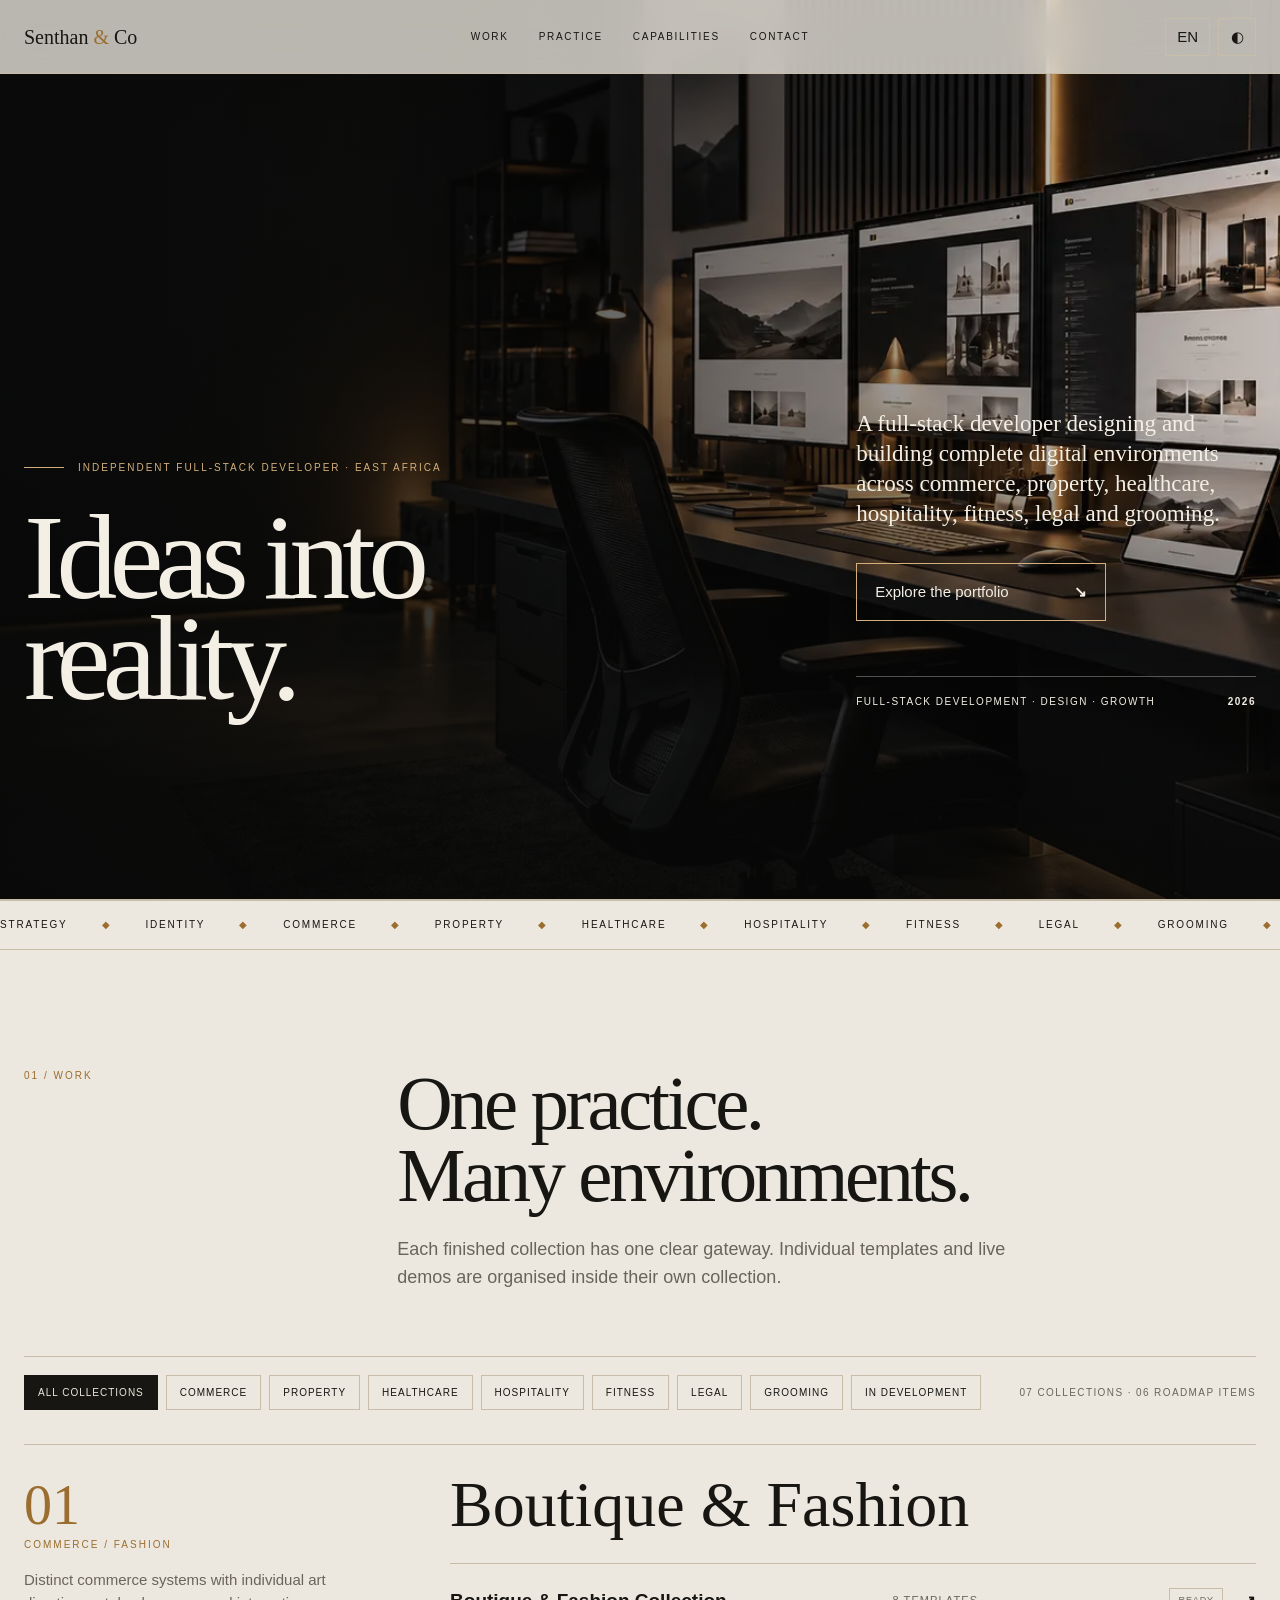
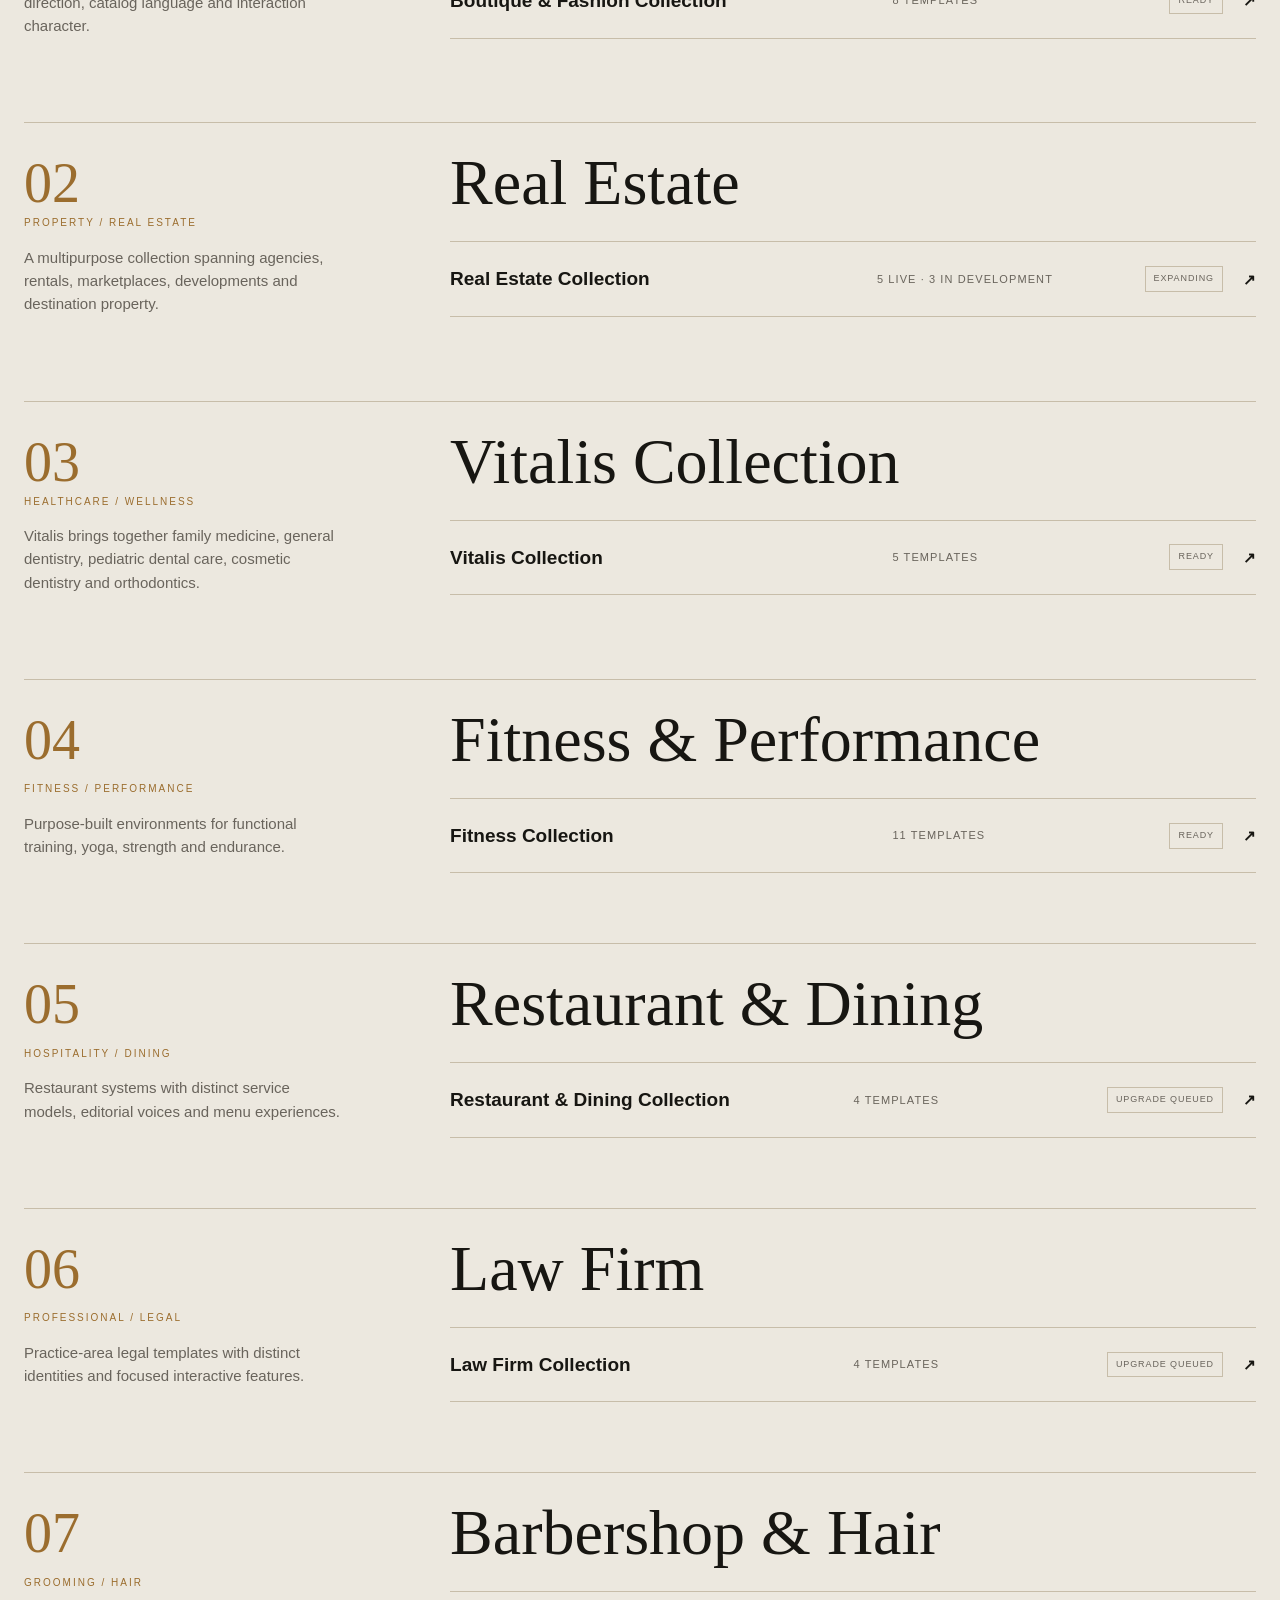
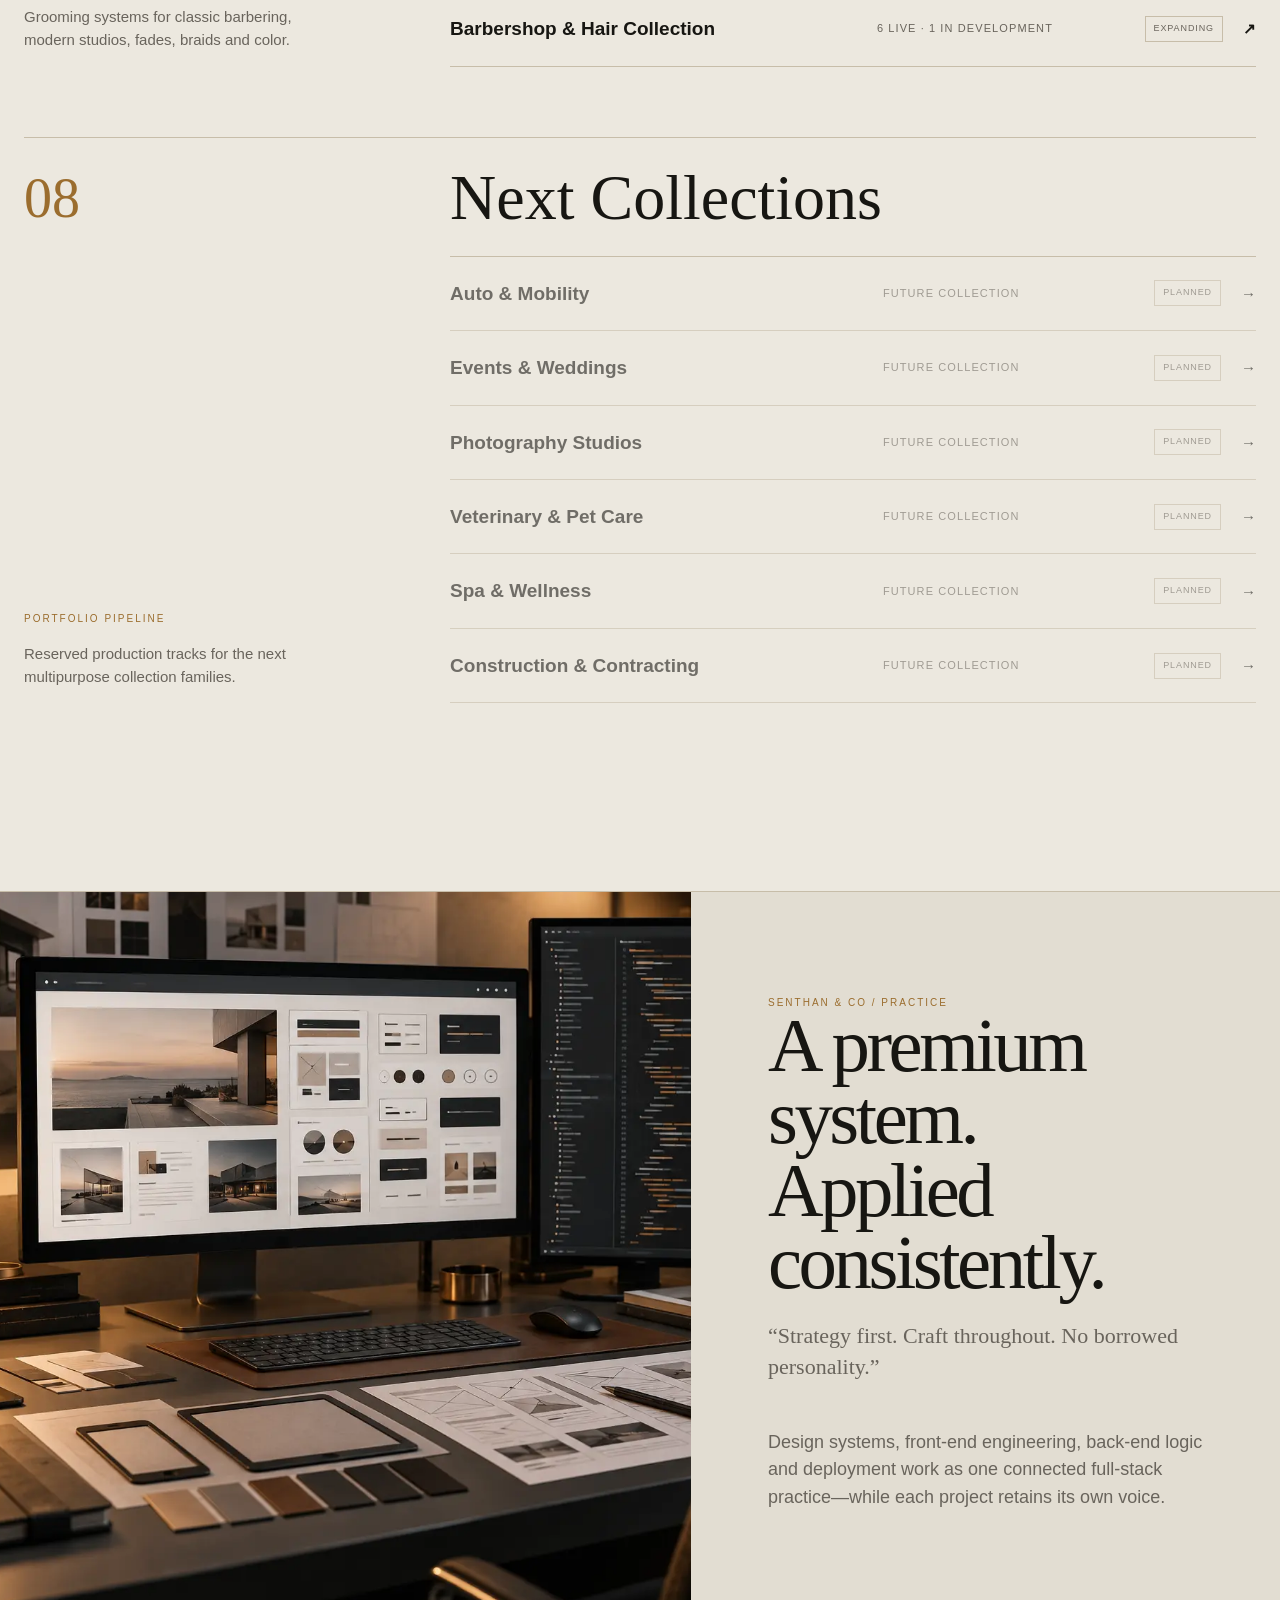
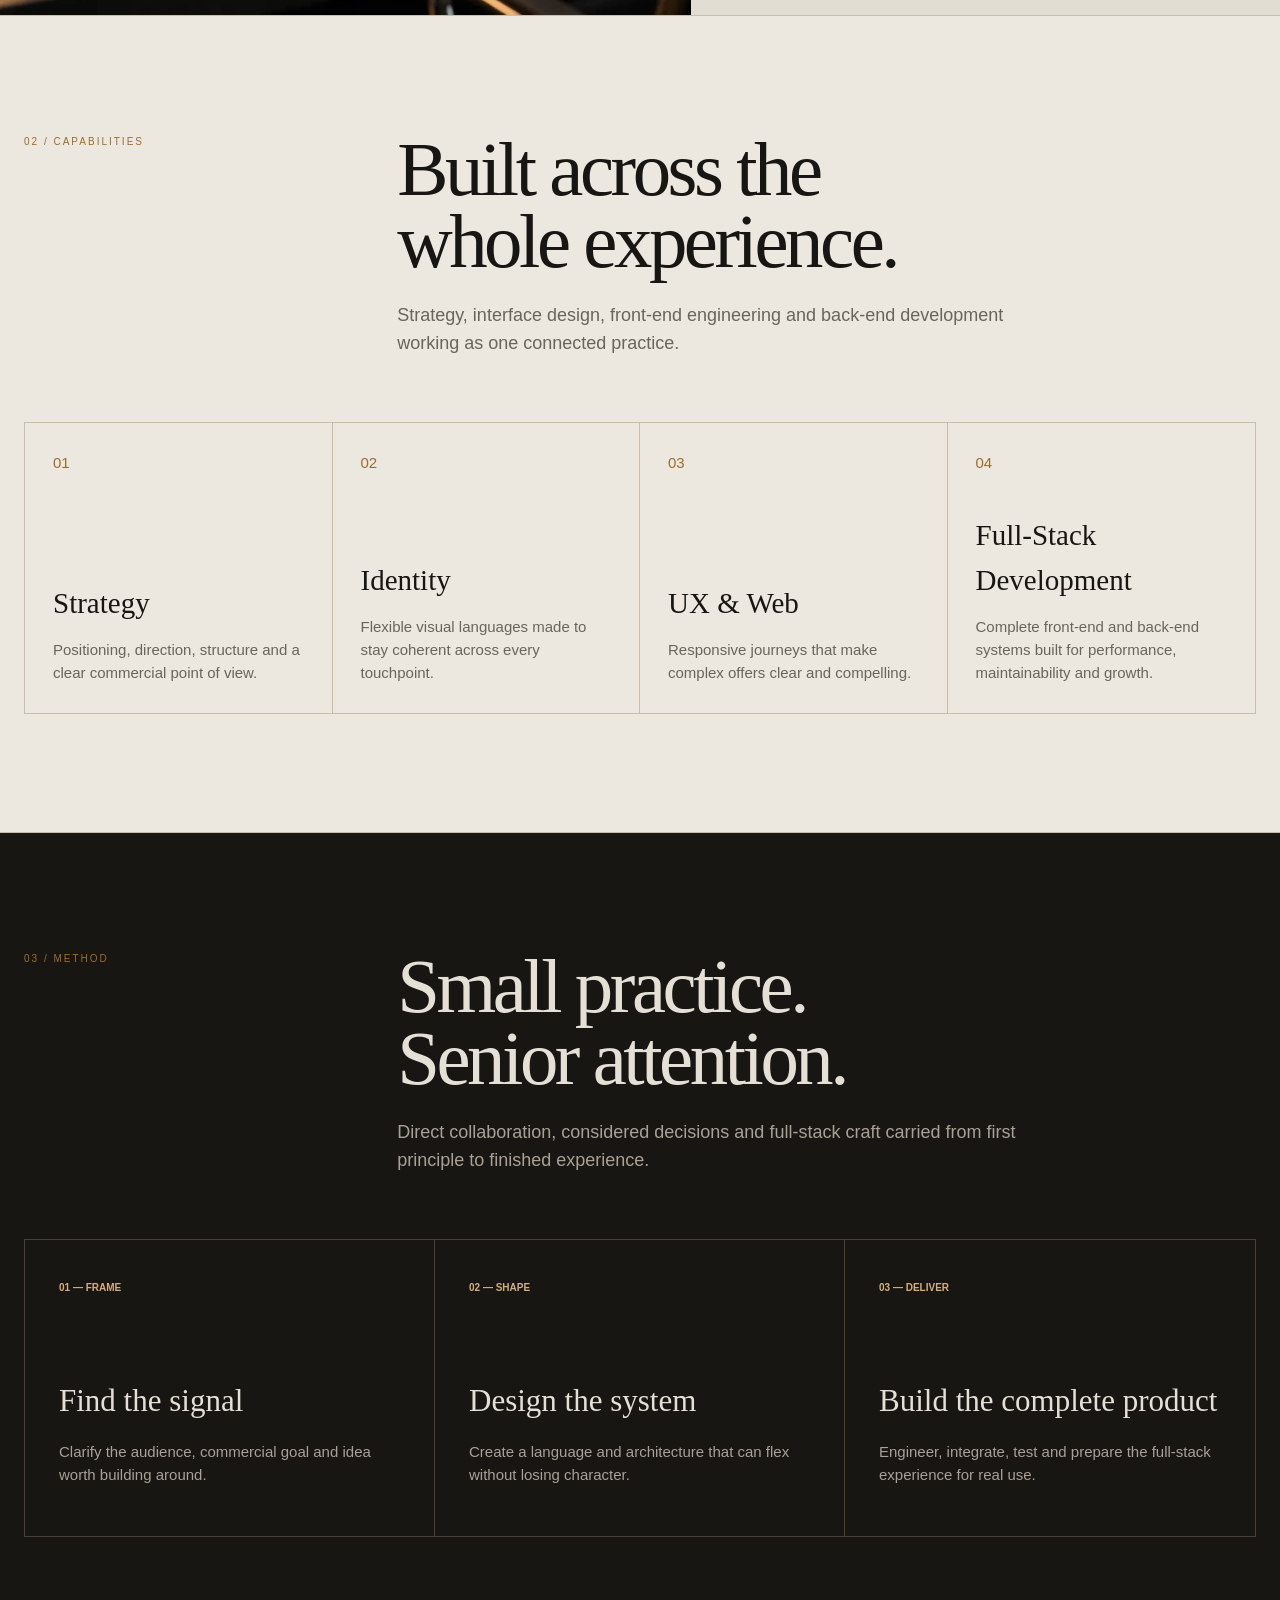
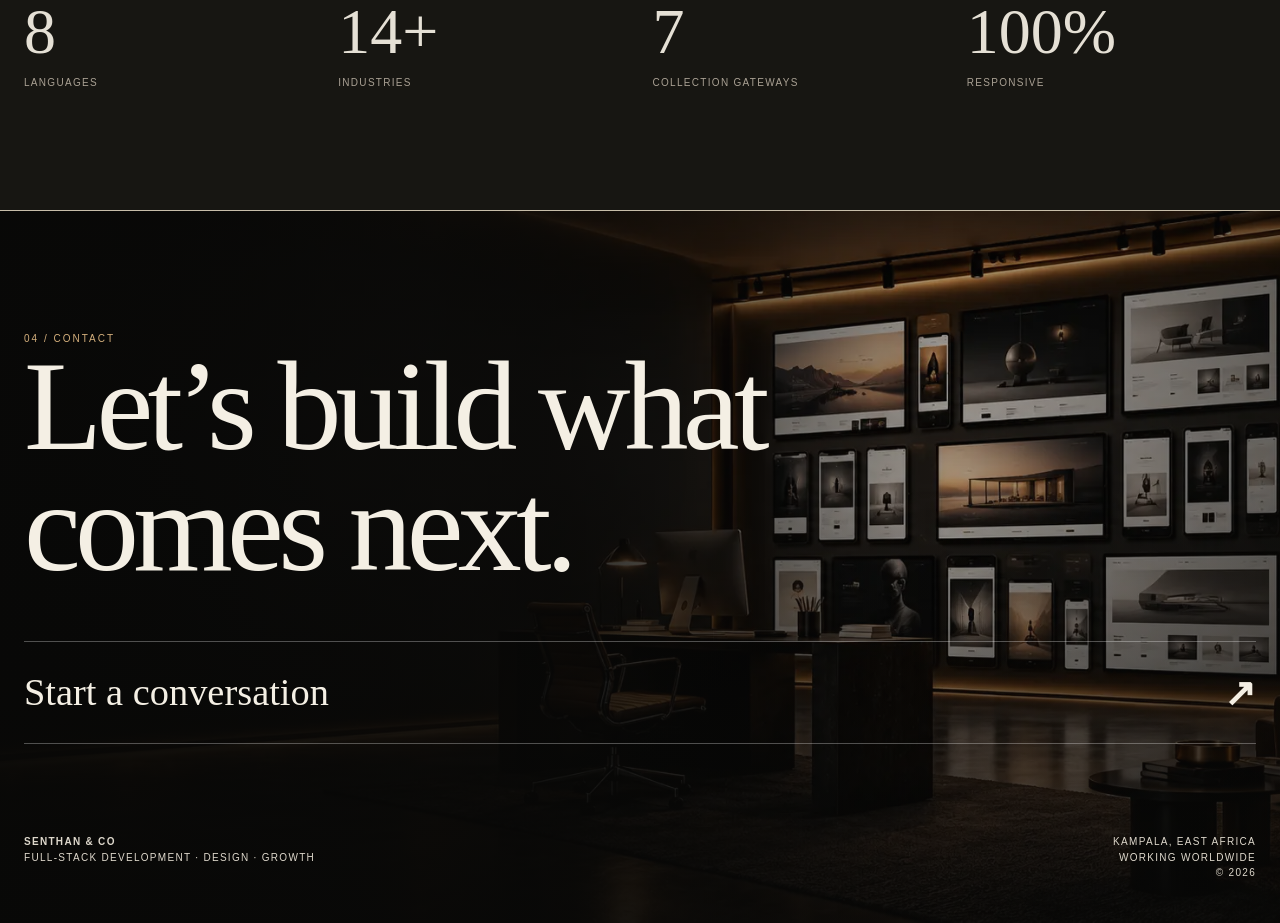
==== commit 84249f67: "Complete portfolio gateway readiness phase" ====
--- a/index.html
+++ b/index.html
@@ -1,28 +1,2443 @@
-<!doctype html><html lang="en"><head><meta charset="utf-8"><meta name="viewport" content="width=device-width,initial-scale=1"><meta name="theme-color" content="#11110f"><title>Senthan & Co — Full-Stack Developer Portfolio</title><meta name="description" content="The full-stack development portfolio of websites, templates and collection systems by Senthan & Co."><script>(function(){try{var t=localStorage.getItem('sc-theme');document.documentElement.dataset.theme=t||((matchMedia('(prefers-color-scheme:dark)').matches)?'dark':'light')}catch(e){}})();</script><link rel="stylesheet" href="complete.css">
-<style>:root{--bg:#ece8df;--ink:#171612;--muted:#69645c;--panel:#e2ddd2;--line:#c7bda9;--gold:#9b6d2e;--cream:#f7f1e5;color-scheme:light}[data-theme=dark]{--bg:#11110f;--ink:#e5e0d5;--muted:#a59c8d;--panel:#191815;--line:#3a342b;--gold:#d4af7c;--cream:#11110f;color-scheme:dark}*{box-sizing:border-box}html{scroll-behavior:smooth}body{margin:0;background:var(--bg);color:var(--ink);font:15px/1.55 Arial,sans-serif;overflow-x:hidden}a{color:inherit;text-decoration:none}button{font:inherit;color:inherit}.wrap{width:min(1380px,calc(100% - 48px));margin:auto}.top{position:fixed;inset:0 0 auto;z-index:20}.top:before{content:"";position:absolute;inset:0;background:color-mix(in srgb,var(--bg) 78%,transparent);backdrop-filter:blur(18px);border-bottom:1px solid var(--line)}nav{height:74px;display:grid;grid-template-columns:1fr auto 1fr;align-items:center;position:relative}.brand,h1,h2,.collection h3,.cap h3,.step h3{font-family:Georgia,serif}.brand{font-size:20px}.brand i{font-style:normal;color:var(--gold)}.navlinks{display:flex;gap:30px;font-size:10px;letter-spacing:.17em;text-transform:uppercase}.controls{justify-self:end;display:flex;gap:8px}.control{height:38px;min-width:38px;padding:0 11px;border:1px solid var(--line);background:transparent;cursor:pointer}.menu{display:none}.hero{min-height:820px;height:100svh;position:relative;isolation:isolate;background:#0b0d0b url('assets/tech-studio-hero-v4.webp') center/cover no-repeat;color:#f4efe4}.hero:after{content:"";position:absolute;inset:0;z-index:-1;background:linear-gradient(90deg,rgba(7,8,7,.92),rgba(7,8,7,.6) 48%,rgba(7,8,7,.13)),linear-gradient(0deg,rgba(7,8,7,.8),transparent 55%)}.hero-inner{height:100%;display:grid;grid-template-columns:1.3fr .7fr;align-items:end;gap:7vw;padding:17vh 0 8vh}.kicker,.eyebrow{font-size:10px;letter-spacing:.2em;text-transform:uppercase;color:var(--gold)}.kicker{display:flex;gap:14px;align-items:center;color:#d4af7c}.kicker:before{content:"";width:40px;height:1px;background:#d4af7c}h1{font-size:clamp(66px,9.5vw,150px);line-height:.83;letter-spacing:-.065em;margin:32px 0 0;font-weight:400}.hero-copy p{font:clamp(18px,1.8vw,27px)/1.3 Georgia,serif;margin:0 0 34px}.cta{display:inline-flex;justify-content:space-between;gap:44px;min-width:250px;padding:16px 18px;border:1px solid #d4af7c}.hero-foot{margin-top:55px;padding-top:17px;border-top:1px solid #ffffff4d;display:flex;justify-content:space-between;font-size:10px;letter-spacing:.15em;text-transform:uppercase}.marquee{overflow:hidden;border-block:1px solid var(--line)}.track{display:flex;width:max-content;padding:16px 0;animation:move 32s linear infinite;font-size:10px;text-transform:uppercase;letter-spacing:.18em}.track span:after{content:"◆";color:var(--gold);margin:0 34px}@keyframes move{to{transform:translateX(-50%)}}section{padding:118px 0;border-bottom:1px solid var(--line)}.section-head{display:grid;grid-template-columns:.36fr 1fr;gap:5vw;margin-bottom:64px}h2{font-size:clamp(46px,6vw,92px);line-height:.94;letter-spacing:-.045em;margin:0;font-weight:400}.lead{font-size:18px;color:var(--muted);max-width:650px;margin:24px 0 0}.collection{display:grid;grid-template-columns:.62fr 1.38fr;border-top:1px solid var(--line);padding:28px 0 70px;gap:5vw}.collection-side{display:flex;flex-direction:column;justify-content:space-between}.num{font:56px Georgia,serif;color:var(--gold)}.collection-side p{color:var(--muted);max-width:320px}.collection h3{font-size:clamp(38px,5vw,72px);font-weight:400;line-height:1;margin:0 0 26px}.project-list{border-top:1px solid var(--line)}.project{display:grid;grid-template-columns:1.2fr .8fr auto;align-items:center;gap:20px;padding:22px 0;border-bottom:1px solid var(--line);transition:.25s}.project:hover{padding-left:14px;color:var(--gold)}.project strong{font-size:19px}.project span{color:var(--muted);font-size:11px;text-transform:uppercase;letter-spacing:.1em}.featured{display:grid;grid-template-columns:1.08fr .92fr;min-height:650px;background:var(--panel)}.featured-image{background:url('assets/tech-studio-practice-v4.webp') 54% center/cover no-repeat;min-height:460px}.featured-copy{padding:8vw 6vw;display:flex;flex-direction:column;justify-content:center}.quote{font:22px/1.4 Georgia,serif;color:var(--muted)}.caps{display:grid;grid-template-columns:repeat(4,1fr);border:1px solid var(--line)}.cap{padding:28px;min-height:290px;border-right:1px solid var(--line);display:flex;flex-direction:column}.cap:last-child{border:0}.cap i{font-style:normal;color:var(--gold)}.cap h3{font-size:29px;font-weight:400;margin:auto 0 12px}.cap p{margin:0;color:var(--muted)}.dark{background:#171612;color:#e5e0d5}.dark .lead{color:#aaa194}.method{display:grid;grid-template-columns:repeat(3,1fr);border:1px solid #4a4237}.step{padding:34px;min-height:270px;border-right:1px solid #4a4237}.step:last-child{border:0}.step b{font-size:10px;color:#d4af7c}.step h3{font-size:31px;font-weight:400;margin:80px 0 12px}.step p{color:#aaa194}.stats{display:grid;grid-template-columns:repeat(4,1fr);gap:25px;margin-top:58px}.stat strong{font:clamp(44px,5vw,75px) Georgia,serif;display:block}.stat span{font-size:10px;text-transform:uppercase;letter-spacing:.13em;color:#aaa194}.contact{padding:120px 0 42px;position:relative;isolation:isolate;overflow:hidden;background:#0b0b09 url('assets/tech-studio-footer-v4.webp') 72% center/cover no-repeat;color:#f4efe4}.contact:before{content:"";position:absolute;inset:0;z-index:-1;background:linear-gradient(90deg,rgba(8,8,7,.96) 0%,rgba(8,8,7,.86) 42%,rgba(8,8,7,.34) 74%,rgba(8,8,7,.58) 100%),linear-gradient(0deg,rgba(8,8,7,.78),transparent 62%)}.contact .wrap{position:relative;z-index:1}.contact .eyebrow{color:#d4af7c}.contact .contact-row{border-color:#ffffff4a}.contact .footer{color:#ded8cc}.contact h2{font-size:clamp(62px,10vw,150px)}.contact-row{display:flex;justify-content:space-between;border-block:1px solid var(--line);padding:28px 0;margin:54px 0 90px;font:clamp(22px,3vw,40px) Georgia,serif}.footer{display:flex;justify-content:space-between;font-size:10px;text-transform:uppercase;letter-spacing:.13em}.footer div:last-child{text-align:right}.back{position:fixed;right:24px;bottom:24px;width:46px;height:46px;border:0;background:var(--gold);z-index:18;opacity:0}.back.show{opacity:1}.reveal{opacity:0;transform:translateY(22px);transition:.75s}.reveal.in{opacity:1;transform:none}@media(max-width:900px){.wrap{width:calc(100% - 28px)}nav{grid-template-columns:1fr auto}.navlinks{display:none}.menu{display:inline-block}.hero-inner,.section-head,.collection,.featured{grid-template-columns:1fr}.hero-inner{padding-top:145px}.collection-side{display:block}.caps{grid-template-columns:repeat(2,1fr)}.method{grid-template-columns:1fr}.step{border-right:0;border-bottom:1px solid #4a4237}.stats{grid-template-columns:repeat(2,1fr)}}@media(max-width:560px){.hero{height:auto}.hero-inner{padding:150px 0 54px}h1{font-size:18vw}.hero-copy{margin-top:70px}section{padding:82px 0}.project{grid-template-columns:1fr auto}.project span{display:none}.caps{grid-template-columns:1fr}.cap{border-right:0;border-bottom:1px solid var(--line)}.featured-copy{padding:70px 24px}.footer{gap:25px}.footer div:last-child{text-align:left}}@media(max-width:700px){.contact{background-position:68% center}.contact:before{background:linear-gradient(180deg,rgba(8,8,7,.9),rgba(8,8,7,.62) 45%,rgba(8,8,7,.94))}}@media(prefers-reduced-motion:reduce){*{scroll-behavior:auto!important}.track{animation:none}.reveal{opacity:1;transform:none}}.hero{background-image:url('assets/tech-studio-hero-v4.webp');background-position:center 46%;background-size:cover;background-repeat:no-repeat}.featured-image{background-image:url('assets/tech-studio-practice-v4.webp');background-position:center;background-size:cover}@media(max-width:900px){.hero{background-position:72% center}.featured-image{background-position:50% center}}@media(max-width:560px){.hero{min-height:100svh;background-position:76% center}.hero:after{background:linear-gradient(180deg,rgba(7,8,7,.72),rgba(7,8,7,.38) 38%,rgba(7,8,7,.9)),linear-gradient(90deg,rgba(7,8,7,.72),rgba(7,8,7,.18))}}</style></head>
-<body><header class="top"><nav class="wrap"><a class="brand" href="#top">Senthan <i>&amp;</i> Co</a><div class="navlinks"><a href="#work" data-i18n="work">Work</a><a href="#practice" data-i18n="practice">Practice</a><a href="#capabilities" data-i18n="capabilities">Capabilities</a><a href="#contact" data-i18n="contact">Contact</a></div><div class="controls"><button class="control" id="lang">EN</button><button class="control" id="theme">◐</button><button class="control menu">☰</button></div></nav></header><main id="top">
-<section class="hero"><div class="wrap hero-inner"><div><div class="kicker reveal" data-i18n="kicker">Independent full-stack developer · East Africa</div><h1 class="reveal"><span data-i18n="hero1">Ideas into</span><br><span data-i18n="hero2">reality.</span></h1></div><div class="hero-copy reveal"><p data-i18n="intro">A full-stack developer designing and building complete digital environments across commerce, property, healthcare, hospitality, fitness, legal and grooming.</p><a class="cta" href="#work"><span data-i18n="explore">Explore the portfolio</span><b>↘</b></a><div class="hero-foot"><span data-i18n="brandTag">Full-Stack Development · Design · Growth</span><b>2026</b></div></div></div></section>
-<div class="marquee"><div class="track"><span data-i18n="strategyTitle">Strategy</span><span data-i18n="identityTitle">Identity</span><span data-i18n="filterCommerce">Commerce</span><span data-i18n="filterProperty">Property</span><span data-i18n="filterHealth">Healthcare</span><span data-i18n="filterHospitality">Hospitality</span><span data-i18n="filterFitness">Fitness</span><span data-i18n="filterLegal">Legal</span><span data-i18n="filterGrooming">Grooming</span><span data-i18n="strategyTitle">Strategy</span><span data-i18n="identityTitle">Identity</span><span data-i18n="filterCommerce">Commerce</span><span data-i18n="filterProperty">Property</span><span data-i18n="filterHealth">Healthcare</span><span data-i18n="filterHospitality">Hospitality</span><span data-i18n="filterFitness">Fitness</span><span data-i18n="filterLegal">Legal</span><span data-i18n="filterGrooming">Grooming</span></div></div>
-<section id="work"><div class="wrap"><div class="section-head reveal"><div class="eyebrow">01 / <span data-i18n="work">Work</span></div><div><h2 data-i18n="workTitle">One practice.<br>Many environments.</h2><p class="lead" data-i18n="workLead">A focused directory of Senthan &amp; Co collection gateways. Open a collection to discover its individual templates and live demos.</p></div></div>
-<div class="portfolio-tools reveal"><div class="filters" id="filters"><button class="filter active" data-filter="all" data-i18n="filterAll">All collections</button><button class="filter" data-filter="commerce" data-i18n="filterCommerce">Commerce</button><button class="filter" data-filter="property" data-i18n="filterProperty">Property</button><button class="filter" data-filter="health" data-i18n="filterHealth">Health</button><button class="filter" data-filter="hospitality" data-i18n="filterHospitality">Hospitality</button><button class="filter" data-filter="fitness" data-i18n="filterFitness">Fitness</button><button class="filter" data-filter="legal" data-i18n="filterLegal">Legal</button><button class="filter" data-filter="grooming" data-i18n="filterGrooming">Grooming</button><button class="filter" data-filter="pipeline" data-i18n="filterPipeline">In development</button></div><span class="source-count" id="sourceCount">00 collections</span></div><div id="collections"></div></div></section>
-<section id="practice" style="padding:0"><div class="featured"><div class="featured-image"></div><div class="featured-copy reveal"><div class="eyebrow">Senthan &amp; Co / <span data-i18n="practice">Practice</span></div><h2 data-i18n="practiceTitle">A premium system.<br>Applied consistently.</h2><p class="quote" data-i18n="quote">“Strategy first. Craft throughout. No borrowed personality.”</p><p class="lead" data-i18n="practiceLead">Design systems, front-end engineering, back-end logic and deployment work as one connected full-stack practice—while each project retains its own voice.</p></div></div></section>
-<section id="capabilities"><div class="wrap"><div class="section-head reveal"><div class="eyebrow">02 / <span data-i18n="capabilities">Capabilities</span></div><div><h2 data-i18n="capTitle">Built across the<br>whole experience.</h2><p class="lead" data-i18n="capLead">Strategy, interface design, front-end engineering and back-end development working as one connected practice.</p></div></div><div class="caps"><article class="cap reveal"><i>01</i><h3 data-i18n="strategyTitle">Strategy</h3><p data-i18n="strategyDesc">Positioning, direction, structure and a clear commercial point of view.</p></article><article class="cap reveal"><i>02</i><h3 data-i18n="identityTitle">Identity</h3><p data-i18n="identityDesc">Flexible visual languages made to stay coherent across every touchpoint.</p></article><article class="cap reveal"><i>03</i><h3 data-i18n="uxTitle">UX &amp; Web</h3><p data-i18n="uxDesc">Responsive journeys that make complex offers clear and compelling.</p></article><article class="cap reveal"><i>04</i><h3 data-i18n="fullStackTitle">Full-Stack Development</h3><p data-i18n="fullStackDesc">Complete front-end and back-end systems built for performance, maintainability and growth.</p></article></div></div></section>
-<section class="dark"><div class="wrap"><div class="section-head reveal"><div class="eyebrow">03 / <span data-i18n="method">Method</span></div><div><h2 data-i18n="methodTitle">Small practice.<br>Senior attention.</h2><p class="lead" data-i18n="methodLead">Direct collaboration, considered decisions and full-stack craft carried from first principle to finished experience.</p></div></div><div class="method"><article class="step reveal"><b data-i18n="frameLabel">01 — FRAME</b><h3 data-i18n="frameTitle">Find the signal</h3><p data-i18n="frameDesc">Clarify the audience, commercial goal and idea worth building around.</p></article><article class="step reveal"><b data-i18n="shapeLabel">02 — SHAPE</b><h3 data-i18n="shapeTitle">Design the system</h3><p data-i18n="shapeDesc">Create a language and architecture that can flex without losing character.</p></article><article class="step reveal"><b data-i18n="deliverLabel">03 — DELIVER</b><h3 data-i18n="deliverTitle">Build the complete product</h3><p data-i18n="deliverDesc">Engineer, integrate, test and prepare the full-stack experience for real use.</p></article></div><div class="stats"><div class="stat"><strong>8</strong><span data-i18n="statLanguages">Languages</span></div><div class="stat"><strong>14+</strong><span data-i18n="statIndustries">Industries</span></div><div class="stat"><strong>00</strong><span data-i18n="statProjects">Portfolio projects</span></div><div class="stat"><strong>100%</strong><span data-i18n="statResponsive">Responsive</span></div></div></div></section>
-<footer class="contact" id="contact"><div class="wrap"><div class="eyebrow">04 / <span data-i18n="contact">Contact</span></div><h2 class="reveal" data-i18n="talk">Let’s build what<br>comes next.</h2><a class="contact-row" href="#top"><span data-i18n="start">Start a conversation</span><b>↗</b></a><div class="footer"><div><strong>Senthan &amp; Co</strong><br><span data-i18n="brandTag">Full-Stack Development · Design · Growth</span></div><div><span data-i18n="location">Kampala, East Africa</span><br><span data-i18n="worldwide">Working worldwide</span><br>© 2026</div></div></div></footer></main><button class="back" id="back" aria-label="Back-to-Top Button">↑</button>
-<script>
-var GROUPS=[
-{n:'01',sector:'commerce',k:'Commerce / Fashion',t:'Boutique & Fashion',d:'A collection of distinct commerce systems with individual art direction, catalog language and interaction character.',p:[['Boutique & Fashion Collection','Explore the complete fashion collection','https://senthan-multipurpose-professional.senthan-x.chatgpt.site','Collection']]},
-{n:'02',sector:'property',k:'Property / Real Estate',t:'Real Estate',d:'A growing multipurpose collection spanning agencies, rentals, marketplaces, developments and destination property.',p:[['Real Estate Collection','Explore the complete property collection','https://senthan-real-estate-collection.senthan-x.chatgpt.site','Collection']]},
-{n:'03',sector:'health',k:'Healthcare / Wellness',t:'Medicare & Wellness',d:'Haven brings together the healthcare family, covering concierge wellness, family care, dentistry, orthodontics and pediatric care.',p:[['Haven Health','Explore the Medicare & Wellness collection','https://haven-health-concierge.senthan-x.chatgpt.site','Collection']]},
-{n:'04',sector:'fitness',k:'Fitness / Performance',t:'Fitness & Performance',d:'A collection of purpose-built fitness environments spanning functional training, yoga, strength and endurance.',p:[['Fitness Collection','Explore the complete fitness collection','https://github.com/Senthan-X/senthan-fitness-templates','Collection']]},
-{n:'05',sector:'hospitality',k:'Hospitality / Dining',t:'Restaurant & Dining',d:'A restaurant collection with distinct service models, editorial voices and menu experiences.',p:[['Restaurant & Dining Collection','Explore the complete dining collection','https://github.com/Senthan-X/senthan-dining-templates','Collection']]},
-{n:'06',sector:'legal',k:'Professional / Legal',t:'Law Firm',d:'A collection of practice-area-specific legal templates with distinct identities and focused interactive features.',p:[['Law Firm Collection','Explore the complete legal collection','https://github.com/Senthan-X/senthan-law-templates','Collection']]},
-{n:'07',sector:'grooming',k:'Grooming / Hair',t:'Barbershop & Hair',d:'A grooming collection covering classic barbering, modern studios, fades, braids, color and community-led concepts.',p:[['Barbershop & Hair Collection','Explore the complete grooming collection','https://github.com/Senthan-X/barbershop-templates','Collection']]},
-{n:'08',sector:'pipeline',k:'Portfolio Pipeline',t:'Next Collections',d:'Reserved production tracks for the next multipurpose collection families in the Senthan & Co roadmap.',p:[['Auto & Mobility','Future collection','', 'Planned'],['Events & Weddings','Future collection','', 'Planned'],['Photography Studios','Future collection','', 'Planned'],['Veterinary & Pet Care','Future collection','', 'Planned'],['Spa & Wellness','Future collection','', 'Planned'],['Construction & Contracting','Future collection','', 'Planned']]}
-]
-var CURRENT_LANG='en',ACTIVE_FILTER='all';
-function renderGroups(filter){ACTIVE_FILTER=filter||ACTIVE_FILTER;var d=I18N[CURRENT_LANG]||I18N.en,gt=GROUP_I18N[CURRENT_LANG]||GROUP_I18N.en;var shown=GROUPS.filter(function(g){return ACTIVE_FILTER==='all'||g.sector===ACTIVE_FILTER});var total=shown.reduce(function(n,g){return n+g.p.length},0);document.getElementById('sourceCount').textContent=('0'+total).slice(-2)+' '+d.collectionsCount;document.getElementById('collections').innerHTML=shown.map(function(g){var m=gt[g.sector]||GROUP_I18N.en[g.sector];return '<article class="collection reveal"><div class="collection-side"><div class="num">'+g.n+'</div><div><div class="eyebrow">'+m.k+'</div><p>'+m.d+'</p></div></div><div><h3>'+(m.t||g.t)+'</h3><div class="project-list">'+g.p.map(function(p,i){var linked=!!p[2],name=(g.sector==='pipeline'&&m.names)?m.names[i]:(m.linkNames&&m.linkNames[i]?m.linkNames[i]:p[0]),desc=linked?d.exploreCollection:d.futureCollection,type=linked?d.collectionLabel:d.plannedLabel;var inner='<strong>'+name+'</strong><span>'+desc+'</span><small>'+type+'</small><b>'+(linked?'↗':'→')+'</b>';return linked?'<a class="project" href="'+p[2]+'" target="_blank" rel="noopener">'+inner+'</a>':'<div class="project pending">'+inner+'</div>'}).join('')+'</div></div></article>'}).join('');document.querySelectorAll('.stat strong')[2].textContent=GROUPS.reduce(function(n,g){return n+g.p.length},0);requestAnimationFrame(function(){document.querySelectorAll('#collections .reveal').forEach(function(e){e.classList.add('in')})})}
-document.querySelectorAll('.filter').forEach(function(btn){btn.onclick=function(){document.querySelectorAll('.filter').forEach(function(b){b.classList.remove('active')});btn.classList.add('active');renderGroups(btn.dataset.filter)}});
-var I18N={"en":{"work":"Work","practice":"Practice","capabilities":"Capabilities","contact":"Contact","kicker":"Independent full-stack developer · East Africa","hero1":"Ideas into","hero2":"reality.","intro":"A full-stack developer designing and building complete digital environments across commerce, property, healthcare, hospitality, fitness, legal and grooming.","explore":"Explore the portfolio","brandTag":"Full-Stack Development · Design · Growth","workTitle":"One practice.<br>Many environments.","workLead":"Each finished collection has one clear gateway. Individual templates and live demos are organised inside their own collection.","filterAll":"All collections","filterCommerce":"Commerce","filterProperty":"Property","filterHealth":"Healthcare","filterHospitality":"Hospitality","filterFitness":"Fitness","filterLegal":"Legal","filterGrooming":"Grooming","filterPipeline":"In development","practiceTitle":"A premium system.<br>Applied consistently.","quote":"“Strategy first. Craft throughout. No borrowed personality.”","practiceLead":"Design systems, front-end engineering, back-end logic and deployment work as one connected full-stack practice—while each project retains its own voice.","capTitle":"Built across the<br>whole experience.","capLead":"Strategy, interface design, front-end engineering and back-end development working as one connected practice.","strategyTitle":"Strategy","strategyDesc":"Positioning, direction, structure and a clear commercial point of view.","identityTitle":"Identity","identityDesc":"Flexible visual languages made to stay coherent across every touchpoint.","uxTitle":"UX & Web","uxDesc":"Responsive journeys that make complex offers clear and compelling.","fullStackTitle":"Full-Stack Development","fullStackDesc":"Complete front-end and back-end systems built for performance, maintainability and growth.","method":"Method","methodTitle":"Small practice.<br>Senior attention.","methodLead":"Direct collaboration, considered decisions and full-stack craft carried from first principle to finished experience.","frameLabel":"01 — FRAME","frameTitle":"Find the signal","frameDesc":"Clarify the audience, commercial goal and idea worth building around.","shapeLabel":"02 — SHAPE","shapeTitle":"Design the system","shapeDesc":"Create a language and architecture that can flex without losing character.","deliverLabel":"03 — DELIVER","deliverTitle":"Build the complete product","deliverDesc":"Engineer, integrate, test and prepare the full-stack experience for real use.","languages":"Languages","industries":"Industries","collectionGateways":"Collection gateways","responsive":"Responsive","talk":"Let’s build what<br>comes next.","start":"Start a conversation","location":"Kampala, East Africa","worldwide":"Working worldwide","collectionsCount":"collections","exploreCollection":"Explore the complete collection","futureCollection":"Future collection","collectionLabel":"Collection","plannedLabel":"Planned","backTop":"Back-to-Top Button","statLanguages":"Languages","statIndustries":"Industries","statProjects":"Portfolio projects","statResponsive":"Responsive"},"fr":{"work":"Projets","practice":"Studio","capabilities":"Expertises","contact":"Contact","kicker":"Développeur full-stack indépendant · Afrique de l’Est","hero1":"Des idées","hero2":"en réalité.","intro":"Un développeur full-stack qui conçoit et réalise des environnements numériques complets pour le commerce, l’immobilier, la santé, l’hospitalité, le fitness, le juridique et le grooming.","explore":"Explorer le portfolio","brandTag":"Développement full-stack · Design · Croissance","workTitle":"Une pratique.<br>Plusieurs univers.","workLead":"Chaque collection terminée possède une passerelle claire. Les modèles et démos sont organisés dans leur propre collection.","filterAll":"Toutes les collections","filterCommerce":"Commerce","filterProperty":"Immobilier","filterHealth":"Santé","filterHospitality":"Hospitalité","filterFitness":"Fitness","filterLegal":"Juridique","filterGrooming":"Grooming","filterPipeline":"En développement","practiceTitle":"Un système premium.<br>Appliqué avec cohérence.","quote":"« La stratégie d’abord. Le soin partout. Une identité propre. »","practiceLead":"Systèmes de design, ingénierie front-end, logique back-end et déploiement forment une seule pratique full-stack.","capTitle":"Conçu sur toute<br>l’expérience.","capLead":"Stratégie, interfaces, front-end et back-end réunis dans une pratique cohérente.","strategyTitle":"Stratégie","strategyDesc":"Positionnement, direction, structure et vision commerciale claire.","identityTitle":"Identité","identityDesc":"Des langages visuels flexibles et cohérents sur chaque point de contact.","uxTitle":"UX & Web","uxDesc":"Des parcours responsives qui rendent les offres complexes claires et convaincantes.","fullStackTitle":"Développement full-stack","fullStackDesc":"Des systèmes front-end et back-end complets, performants, maintenables et évolutifs.","method":"Méthode","methodTitle":"Petite pratique.<br>Attention senior.","methodLead":"Collaboration directe, décisions réfléchies et réalisation full-stack de l’idée au produit final.","frameLabel":"01 — CADRER","frameTitle":"Trouver le signal","frameDesc":"Clarifier le public, l’objectif commercial et l’idée centrale.","shapeLabel":"02 — FAÇONNER","shapeTitle":"Concevoir le système","shapeDesc":"Créer un langage et une architecture flexibles sans perdre leur caractère.","deliverLabel":"03 — LIVRER","deliverTitle":"Construire le produit complet","deliverDesc":"Développer, intégrer, tester et préparer l’expérience full-stack à l’usage réel.","languages":"Langues","industries":"Secteurs","collectionGateways":"Passerelles de collections","responsive":"Responsive","talk":"Construisons<br>la suite.","start":"Démarrer une conversation","location":"Kampala, Afrique de l’Est","worldwide":"Collaboration internationale","collectionsCount":"collections","exploreCollection":"Explorer la collection complète","futureCollection":"Collection future","collectionLabel":"Collection","plannedLabel":"Planifié","backTop":"Bouton retour en haut","statLanguages":"Langues","statIndustries":"Secteurs","statProjects":"Projets du portfolio","statResponsive":"Adaptatif"},"es":{"work":"Proyectos","practice":"Estudio","capabilities":"Capacidades","contact":"Contacto","kicker":"Desarrollador full-stack independiente · África Oriental","hero1":"Ideas hechas","hero2":"realidad.","intro":"Desarrollador full-stack que diseña y construye entornos digitales completos para comercio, propiedad, salud, hospitalidad, fitness, legal y grooming.","explore":"Explorar el portafolio","brandTag":"Desarrollo full-stack · Diseño · Crecimiento","workTitle":"Una práctica.<br>Muchos entornos.","workLead":"Cada colección terminada tiene una entrada clara. Las plantillas y demos están organizadas dentro de su propia colección.","filterAll":"Todas las colecciones","filterCommerce":"Comercio","filterProperty":"Propiedad","filterHealth":"Salud","filterHospitality":"Hospitalidad","filterFitness":"Fitness","filterLegal":"Legal","filterGrooming":"Grooming","filterPipeline":"En desarrollo","practiceTitle":"Un sistema premium.<br>Aplicado con coherencia.","quote":"«Estrategia primero. Cuidado en todo. Personalidad propia.»","practiceLead":"Sistemas de diseño, ingeniería front-end, lógica back-end y despliegue funcionan como una sola práctica full-stack.","capTitle":"Construido para toda<br>la experiencia.","capLead":"Estrategia, diseño de interfaces, front-end y back-end como una práctica conectada.","strategyTitle":"Estrategia","strategyDesc":"Posicionamiento, dirección, estructura y una visión comercial clara.","identityTitle":"Identidad","identityDesc":"Lenguajes visuales flexibles y coherentes en cada punto de contacto.","uxTitle":"UX y Web","uxDesc":"Recorridos adaptables que hacen claras y atractivas las ofertas complejas.","fullStackTitle":"Desarrollo full-stack","fullStackDesc":"Sistemas completos de front-end y back-end para rendimiento, mantenimiento y crecimiento.","method":"Método","methodTitle":"Práctica pequeña.<br>Atención sénior.","methodLead":"Colaboración directa, decisiones meditadas y trabajo full-stack desde la idea hasta la experiencia final.","frameLabel":"01 — ENMARCAR","frameTitle":"Encontrar la señal","frameDesc":"Aclarar la audiencia, el objetivo comercial y la idea central.","shapeLabel":"02 — DAR FORMA","shapeTitle":"Diseñar el sistema","shapeDesc":"Crear un lenguaje y una arquitectura flexibles sin perder carácter.","deliverLabel":"03 — ENTREGAR","deliverTitle":"Construir el producto completo","deliverDesc":"Desarrollar, integrar, probar y preparar la experiencia full-stack para uso real.","languages":"Idiomas","industries":"Sectores","collectionGateways":"Entradas de colecciones","responsive":"Adaptable","talk":"Construyamos<br>lo siguiente.","start":"Iniciar una conversación","location":"Kampala, África Oriental","worldwide":"Trabajando globalmente","collectionsCount":"colecciones","exploreCollection":"Explorar la colección completa","futureCollection":"Colección futura","collectionLabel":"Colección","plannedLabel":"Planificado","backTop":"Botón volver arriba","statLanguages":"Idiomas","statIndustries":"Sectores","statProjects":"Proyectos del portafolio","statResponsive":"Adaptable"},"de":{"work":"Projekte","practice":"Studio","capabilities":"Kompetenzen","contact":"Kontakt","kicker":"Unabhängiger Full-Stack-Entwickler · Ostafrika","hero1":"Ideen werden","hero2":"Wirklichkeit.","intro":"Full-Stack-Entwickler für komplette digitale Umgebungen in Handel, Immobilien, Gesundheit, Gastgewerbe, Fitness, Recht und Pflege.","explore":"Portfolio entdecken","brandTag":"Full-Stack-Entwicklung · Design · Wachstum","workTitle":"Eine Praxis.<br>Viele Welten.","workLead":"Jede fertige Sammlung hat einen klaren Einstieg. Vorlagen und Live-Demos sind in ihrer eigenen Sammlung organisiert.","filterAll":"Alle Sammlungen","filterCommerce":"Handel","filterProperty":"Immobilien","filterHealth":"Gesundheit","filterHospitality":"Gastgewerbe","filterFitness":"Fitness","filterLegal":"Recht","filterGrooming":"Pflege","filterPipeline":"In Entwicklung","practiceTitle":"Ein Premium-System.<br>Konsequent angewandt.","quote":"„Strategie zuerst. Sorgfalt überall. Eigene Persönlichkeit.“","practiceLead":"Designsysteme, Front-End, Back-End-Logik und Bereitstellung bilden eine verbundene Full-Stack-Praxis.","capTitle":"Für das gesamte<br>Erlebnis gebaut.","capLead":"Strategie, Interface-Design, Front-End und Back-End als verbundene Praxis.","strategyTitle":"Strategie","strategyDesc":"Positionierung, Richtung, Struktur und eine klare geschäftliche Perspektive.","identityTitle":"Identität","identityDesc":"Flexible visuelle Sprachen, die über alle Berührungspunkte kohärent bleiben.","uxTitle":"UX & Web","uxDesc":"Responsive Abläufe, die komplexe Angebote klar und überzeugend machen.","fullStackTitle":"Full-Stack-Entwicklung","fullStackDesc":"Komplette Front-End- und Back-End-Systeme für Leistung, Wartbarkeit und Wachstum.","method":"Methode","methodTitle":"Kleine Praxis.<br>Senior-Betreuung.","methodLead":"Direkte Zusammenarbeit, bewusste Entscheidungen und Full-Stack-Handwerk von der Idee bis zum fertigen Erlebnis.","frameLabel":"01 — RAHMEN","frameTitle":"Das Signal finden","frameDesc":"Zielgruppe, Geschäftsziel und zentrale Idee klären.","shapeLabel":"02 — FORMEN","shapeTitle":"Das System entwerfen","shapeDesc":"Sprache und Architektur schaffen, die flexibel bleiben und Charakter bewahren.","deliverLabel":"03 — LIEFERN","deliverTitle":"Das vollständige Produkt bauen","deliverDesc":"Entwickeln, integrieren, testen und für den echten Einsatz vorbereiten.","languages":"Sprachen","industries":"Branchen","collectionGateways":"Sammlungszugänge","responsive":"Responsiv","talk":"Bauen wir,<br>was folgt.","start":"Gespräch beginnen","location":"Kampala, Ostafrika","worldwide":"Weltweit tätig","collectionsCount":"Sammlungen","exploreCollection":"Vollständige Sammlung öffnen","futureCollection":"Zukünftige Sammlung","collectionLabel":"Sammlung","plannedLabel":"Geplant","backTop":"Nach-oben-Schaltfläche","statLanguages":"Sprachen","statIndustries":"Branchen","statProjects":"Portfolio-Projekte","statResponsive":"Responsiv"},"pt":{"work":"Projetos","practice":"Estúdio","capabilities":"Capacidades","contact":"Contato","kicker":"Desenvolvedor full-stack independente · África Oriental","hero1":"Ideias em","hero2":"realidade.","intro":"Desenvolvedor full-stack que projeta e constrói ambientes digitais completos para comércio, imóveis, saúde, hospitalidade, fitness, jurídico e cuidados pessoais.","explore":"Explorar o portfólio","brandTag":"Desenvolvimento full-stack · Design · Crescimento","workTitle":"Uma prática.<br>Muitos ambientes.","workLead":"Cada coleção concluída tem uma entrada clara. Modelos e demos estão organizados dentro de sua própria coleção.","filterAll":"Todas as coleções","filterCommerce":"Comércio","filterProperty":"Imóveis","filterHealth":"Saúde","filterHospitality":"Hospitalidade","filterFitness":"Fitness","filterLegal":"Jurídico","filterGrooming":"Cuidados","filterPipeline":"Em desenvolvimento","practiceTitle":"Um sistema premium.<br>Aplicado com consistência.","quote":"“Estratégia primeiro. Cuidado em tudo. Personalidade própria.”","practiceLead":"Sistemas de design, engenharia front-end, lógica back-end e implantação funcionam como uma prática full-stack conectada.","capTitle":"Criado para toda<br>a experiência.","capLead":"Estratégia, interfaces, front-end e back-end trabalhando como uma prática integrada.","strategyTitle":"Estratégia","strategyDesc":"Posicionamento, direção, estrutura e uma visão comercial clara.","identityTitle":"Identidade","identityDesc":"Linguagens visuais flexíveis e coerentes em cada ponto de contato.","uxTitle":"UX e Web","uxDesc":"Jornadas responsivas que tornam ofertas complexas claras e atraentes.","fullStackTitle":"Desenvolvimento full-stack","fullStackDesc":"Sistemas completos de front-end e back-end para desempenho, manutenção e crescimento.","method":"Método","methodTitle":"Prática pequena.<br>Atenção sênior.","methodLead":"Colaboração direta, decisões cuidadosas e trabalho full-stack da ideia à experiência final.","frameLabel":"01 — DEFINIR","frameTitle":"Encontrar o sinal","frameDesc":"Clarificar o público, o objetivo comercial e a ideia central.","shapeLabel":"02 — MODELAR","shapeTitle":"Projetar o sistema","shapeDesc":"Criar uma linguagem e arquitetura flexíveis sem perder caráter.","deliverLabel":"03 — ENTREGAR","deliverTitle":"Construir o produto completo","deliverDesc":"Desenvolver, integrar, testar e preparar a experiência full-stack para uso real.","languages":"Idiomas","industries":"Setores","collectionGateways":"Entradas de coleções","responsive":"Responsivo","talk":"Vamos construir<br>o próximo.","start":"Iniciar uma conversa","location":"Kampala, África Oriental","worldwide":"Trabalhando mundialmente","collectionsCount":"coleções","exploreCollection":"Explorar a coleção completa","futureCollection":"Coleção futura","collectionLabel":"Coleção","plannedLabel":"Planejado","backTop":"Botão voltar ao topo","statLanguages":"Idiomas","statIndustries":"Setores","statProjects":"Projetos do portfólio","statResponsive":"Responsivo"},"sw":{"work":"Kazi","practice":"Studio","capabilities":"Uwezo","contact":"Mawasiliano","kicker":"Msanidi wa full-stack huru · Afrika Mashariki","hero1":"Mawazo kuwa","hero2":"uhalisia.","intro":"Msanidi wa full-stack anayebuni na kujenga mazingira kamili ya kidijitali kwa biashara, mali, afya, ukarimu, mazoezi, sheria na urembo.","explore":"Gundua portfolio","brandTag":"Uundaji wa full-stack · Ubunifu · Ukuaji","workTitle":"Studio moja.<br>Mazingira mengi.","workLead":"Kila mkusanyiko uliokamilika una lango wazi. Violezo na maonyesho ya moja kwa moja yamepangwa ndani ya mkusanyiko wake.","filterAll":"Mikusanyiko yote","filterCommerce":"Biashara","filterProperty":"Mali","filterHealth":"Afya","filterHospitality":"Ukarimu","filterFitness":"Mazoezi","filterLegal":"Sheria","filterGrooming":"Urembo","filterPipeline":"Inaendelezwa","practiceTitle":"Mfumo wa kiwango cha juu.<br>Ukitumika kwa uthabiti.","quote":"“Mkakati kwanza. Ufundi kila hatua. Utambulisho wa kipekee.”","practiceLead":"Mifumo ya ubunifu, front-end, mantiki ya back-end na uchapishaji hufanya kazi kama studio moja ya full-stack.","capTitle":"Imejengwa kwa<br>uzoefu mzima.","capLead":"Mkakati, ubunifu wa kiolesura, front-end na back-end kama studio moja iliyounganishwa.","strategyTitle":"Mkakati","strategyDesc":"Nafasi, mwelekeo, muundo na mtazamo wazi wa kibiashara.","identityTitle":"Utambulisho","identityDesc":"Lugha za kuona zinazobadilika na kubaki thabiti kila mahali.","uxTitle":"UX na Wavuti","uxDesc":"Safari zinazojibu vifaa na kufanya huduma tata ziwe wazi na kuvutia.","fullStackTitle":"Uundaji wa full-stack","fullStackDesc":"Mifumo kamili ya front-end na back-end kwa kasi, matengenezo na ukuaji.","method":"Mbinu","methodTitle":"Studio ndogo.<br>Uangalizi wa kitaalamu.","methodLead":"Ushirikiano wa moja kwa moja, maamuzi makini na uundaji wa full-stack kutoka wazo hadi matumizi halisi.","frameLabel":"01 — WEKA MSINGI","frameTitle":"Pata kiini","frameDesc":"Fafanua hadhira, lengo la biashara na wazo kuu.","shapeLabel":"02 — UNDA","shapeTitle":"Buni mfumo","shapeDesc":"Unda lugha na usanifu unaoweza kubadilika bila kupoteza tabia.","deliverLabel":"03 — WASILISHA","deliverTitle":"Jenga bidhaa kamili","deliverDesc":"Jenga, unganisha, jaribu na tayarisha uzoefu wa full-stack kwa matumizi halisi.","languages":"Lugha","industries":"Sekta","collectionGateways":"Milango ya mikusanyiko","responsive":"Inajibu vifaa","talk":"Tujenge<br>kinachofuata.","start":"Anzisha mazungumzo","location":"Kampala, Afrika Mashariki","worldwide":"Tunafanya kazi duniani kote","collectionsCount":"mikusanyiko","exploreCollection":"Gundua mkusanyiko kamili","futureCollection":"Mkusanyiko wa baadaye","collectionLabel":"Mkusanyiko","plannedLabel":"Imepangwa","backTop":"Kitufe cha kurudi juu","statLanguages":"Lugha","statIndustries":"Sekta","statProjects":"Miradi ya portfolio","statResponsive":"Inayojibadilisha"},"ar":{"work":"الأعمال","practice":"الاستوديو","capabilities":"القدرات","contact":"تواصل","kicker":"مطوّر متكامل مستقل · شرق أفريقيا","hero1":"نحوّل الأفكار","hero2":"إلى واقع.","intro":"مطوّر متكامل يصمم ويبني تجارب رقمية كاملة للتجارة والعقارات والصحة والضيافة واللياقة والقانون والعناية الشخصية.","explore":"استكشف الأعمال","brandTag":"تطوير متكامل · تصميم · نمو","workTitle":"ممارسة واحدة.<br>عوالم متعددة.","workLead":"لكل مجموعة مكتملة بوابة واضحة، وتُنظم القوالب والعروض الحية داخل مجموعاتها.","filterAll":"كل المجموعات","filterCommerce":"التجارة","filterProperty":"العقارات","filterHealth":"الصحة","filterHospitality":"الضيافة","filterFitness":"اللياقة","filterLegal":"القانون","filterGrooming":"العناية","filterPipeline":"قيد التطوير","practiceTitle":"نظام متميز.<br>يُطبّق باتساق.","quote":"«الاستراتيجية أولاً، والحرفية في كل خطوة، وهوية أصيلة.»","practiceLead":"تعمل أنظمة التصميم وهندسة الواجهة والمنطق الخلفي والنشر كممارسة متكاملة واحدة.","capTitle":"نبني التجربة<br>كاملة.","capLead":"الاستراتيجية وتصميم الواجهات وتطوير الواجهة والخلفية ضمن ممارسة مترابطة.","strategyTitle":"الاستراتيجية","strategyDesc":"تموضع واتجاه وهيكل ورؤية تجارية واضحة.","identityTitle":"الهوية","identityDesc":"لغات بصرية مرنة تحافظ على الاتساق في كل نقطة تواصل.","uxTitle":"تجربة المستخدم والويب","uxDesc":"رحلات متجاوبة تجعل العروض المعقدة واضحة وجذابة.","fullStackTitle":"التطوير المتكامل","fullStackDesc":"أنظمة واجهة وخلفية كاملة للأداء وسهولة الصيانة والنمو.","method":"المنهج","methodTitle":"ممارسة صغيرة.<br>اهتمام خبير.","methodLead":"تعاون مباشر وقرارات مدروسة وحرفية متكاملة من الفكرة إلى التجربة النهائية.","frameLabel":"01 — التأطير","frameTitle":"اكتشاف الإشارة","frameDesc":"توضيح الجمهور والهدف التجاري والفكرة الأساسية.","shapeLabel":"02 — التشكيل","shapeTitle":"تصميم النظام","shapeDesc":"إنشاء لغة وبنية مرنتين دون فقدان الشخصية.","deliverLabel":"03 — التسليم","deliverTitle":"بناء المنتج الكامل","deliverDesc":"الهندسة والتكامل والاختبار وإعداد التجربة المتكاملة للاستخدام الحقيقي.","languages":"اللغات","industries":"القطاعات","collectionGateways":"بوابات المجموعات","responsive":"متجاوب","talk":"لنبنِ ما<br>يأتي بعد ذلك.","start":"ابدأ محادثة","location":"كمبالا، شرق أفريقيا","worldwide":"نعمل حول العالم","collectionsCount":"مجموعات","exploreCollection":"استكشف المجموعة الكاملة","futureCollection":"مجموعة مستقبلية","collectionLabel":"مجموعة","plannedLabel":"مخطط","backTop":"زر العودة إلى الأعلى","statLanguages":"اللغات","statIndustries":"القطاعات","statProjects":"مشاريع معرض الأعمال","statResponsive":"متجاوب"},"zh":{"work":"作品","practice":"工作室","capabilities":"能力","contact":"联系","kicker":"东非独立全栈开发者","hero1":"让构想","hero2":"成为现实。","intro":"全栈开发者，为商业、地产、医疗、餐旅、健身、法律与护理行业设计并构建完整数字体验。","explore":"浏览作品集","brandTag":"全栈开发 · 设计 · 增长","workTitle":"一个团队。<br>多种场景。","workLead":"每个已完成的系列都有清晰入口，模板与在线演示均整理在各自系列中。","filterAll":"全部系列","filterCommerce":"商业","filterProperty":"地产","filterHealth":"医疗","filterHospitality":"餐旅","filterFitness":"健身","filterLegal":"法律","filterGrooming":"护理","filterPipeline":"开发中","practiceTitle":"高端系统。<br>始终一致。","quote":"“战略先行，匠心贯穿，保持独特。”","practiceLead":"设计系统、前端工程、后端逻辑与部署共同构成完整的全栈实践。","capTitle":"覆盖完整<br>数字体验。","capLead":"战略、界面设计、前端工程与后端开发协同工作。","strategyTitle":"战略","strategyDesc":"定位、方向、结构与清晰的商业视角。","identityTitle":"品牌识别","identityDesc":"灵活且在各接触点保持一致的视觉语言。","uxTitle":"用户体验与网站","uxDesc":"响应式体验，让复杂服务清晰且有吸引力。","fullStackTitle":"全栈开发","fullStackDesc":"兼顾性能、可维护性与增长的完整前后端系统。","method":"方法","methodTitle":"精简团队。<br>资深专注。","methodLead":"直接协作、审慎决策，从初始原则到最终体验的全栈实现。","frameLabel":"01 — 定义","frameTitle":"找到核心","frameDesc":"明确受众、商业目标与值得构建的核心理念。","shapeLabel":"02 — 塑造","shapeTitle":"设计系统","shapeDesc":"创建灵活且不失个性的语言与架构。","deliverLabel":"03 — 交付","deliverTitle":"构建完整产品","deliverDesc":"开发、集成、测试并准备真实使用的全栈体验。","languages":"语言","industries":"行业","collectionGateways":"系列入口","responsive":"响应式","talk":"一起打造<br>下一个作品。","start":"开始交流","location":"东非·坎帕拉","worldwide":"服务全球","collectionsCount":"个系列","exploreCollection":"浏览完整系列","futureCollection":"未来系列","collectionLabel":"系列","plannedLabel":"规划中","backTop":"返回顶部按钮","statLanguages":"语言","statIndustries":"行业","statProjects":"作品集项目","statResponsive":"响应式设计"}};
-var GROUP_I18N={"en":{"commerce":{"k":"Commerce / Fashion","d":"Distinct commerce systems with individual art direction, catalog language and interaction character.","t":"Boutique & Fashion","linkNames":["Boutique & Fashion Collection"]},"property":{"k":"Property / Real Estate","d":"A multipurpose collection spanning agencies, rentals, marketplaces, developments and destination property.","t":"Real Estate","linkNames":["Real Estate Collection"]},"health":{"k":"Healthcare / Wellness","d":"Haven unites concierge wellness, family care, dentistry, orthodontics and pediatric care.","t":"Medicare & Wellness","linkNames":["Haven Health"]},"fitness":{"k":"Fitness / Performance","d":"Purpose-built environments for functional training, yoga, strength and endurance.","t":"Fitness & Performance","linkNames":["Fitness Collection"]},"hospitality":{"k":"Hospitality / Dining","d":"Restaurant systems with distinct service models, editorial voices and menu experiences.","t":"Restaurant & Dining","linkNames":["Restaurant & Dining Collection"]},"legal":{"k":"Professional / Legal","d":"Practice-area legal templates with distinct identities and focused interactive features.","t":"Law Firm","linkNames":["Law Firm Collection"]},"grooming":{"k":"Grooming / Hair","d":"Grooming systems for classic barbering, modern studios, fades, braids and color.","t":"Barbershop & Hair","linkNames":["Barbershop & Hair Collection"]},"pipeline":{"k":"Portfolio Pipeline","d":"Reserved production tracks for the next multipurpose collection families.","names":["Auto & Mobility","Events & Weddings","Photography Studios","Veterinary & Pet Care","Spa & Wellness","Construction & Contracting"],"t":"Next Collections"}},"fr":{"commerce":{"k":"Commerce / Mode","d":"Systèmes commerciaux distincts avec direction artistique, catalogue et interactions propres.","t":"Boutique & Mode","linkNames":["Collection Boutique & Mode"]},"property":{"k":"Immobilier","d":"Collection polyvalente pour agences, locations, marchés, projets et propriétés de destination.","t":"Immobilier","linkNames":["Collection Immobilier"]},"health":{"k":"Santé / Bien-être","d":"Haven réunit bien-être, médecine familiale, dentisterie, orthodontie et soins pédiatriques.","t":"Medicare & Bien-être","linkNames":["Haven Health"]},"fitness":{"k":"Fitness / Performance","d":"Univers dédiés à l’entraînement fonctionnel, au yoga, à la force et à l’endurance.","t":"Fitness & Performance","linkNames":["Collection Fitness"]},"hospitality":{"k":"Hospitalité / Restauration","d":"Systèmes de restaurant aux services, voix éditoriales et menus distincts.","t":"Restaurant & Gastronomie","linkNames":["Collection Restaurant & Gastronomie"]},"legal":{"k":"Professionnel / Juridique","d":"Modèles juridiques spécialisés avec identités et interactions ciblées.","t":"Cabinet juridique","linkNames":["Collection Cabinet juridique"]},"grooming":{"k":"Coiffure / Soin","d":"Systèmes pour barbering classique, studios modernes, dégradés, tresses et couleur.","t":"Barbier & Coiffure","linkNames":["Collection Barbier & Coiffure"]},"pipeline":{"k":"Pipeline du portfolio","d":"Axes réservés aux prochaines familles de collections polyvalentes.","names":["Auto & Mobilité","Événements & Mariages","Studios photo","Vétérinaire & Animaux","Spa & Bien-être","Construction & Bâtiment"],"t":"Prochaines collections"}},"es":{"commerce":{"k":"Comercio / Moda","d":"Sistemas comerciales con dirección artística, catálogo e interacción propios.","t":"Boutique y Moda","linkNames":["Colección Boutique y Moda"]},"property":{"k":"Propiedad / Bienes raíces","d":"Colección multipropósito para agencias, alquileres, mercados, desarrollos y destinos.","t":"Bienes Raíces","linkNames":["Colección de Bienes Raíces"]},"health":{"k":"Salud / Bienestar","d":"Haven reúne bienestar, medicina familiar, odontología, ortodoncia y atención pediátrica.","t":"Medicare y Bienestar","linkNames":["Haven Health"]},"fitness":{"k":"Fitness / Rendimiento","d":"Entornos para entrenamiento funcional, yoga, fuerza y resistencia.","t":"Fitness y Rendimiento","linkNames":["Colección Fitness"]},"hospitality":{"k":"Hospitalidad / Gastronomía","d":"Sistemas de restaurante con modelos de servicio, voces editoriales y menús distintos.","t":"Restaurante y Gastronomía","linkNames":["Colección Restaurante y Gastronomía"]},"legal":{"k":"Profesional / Legal","d":"Plantillas legales especializadas con identidades e interacciones enfocadas.","t":"Bufete de Abogados","linkNames":["Colección Bufete de Abogados"]},"grooming":{"k":"Cuidado / Cabello","d":"Sistemas para barbería clásica, estudios modernos, degradados, trenzas y color.","t":"Barbería y Cabello","linkNames":["Colección Barbería y Cabello"]},"pipeline":{"k":"Próximas colecciones","d":"Líneas reservadas para las próximas familias multipropósito.","names":["Auto y Movilidad","Eventos y Bodas","Estudios Fotográficos","Veterinaria y Mascotas","Spa y Bienestar","Construcción y Contratación"],"t":"Próximas Colecciones"}},"de":{"commerce":{"k":"Handel / Mode","d":"Eigenständige Commerce-Systeme mit individueller Art Direction, Katalogsprache und Interaktion.","t":"Boutique & Mode","linkNames":["Boutique-&-Mode-Sammlung"]},"property":{"k":"Immobilien","d":"Mehrzweck-Sammlung für Agenturen, Vermietung, Marktplätze, Projekte und Zielimmobilien.","t":"Immobilien","linkNames":["Immobilien-Sammlung"]},"health":{"k":"Gesundheit / Wellness","d":"Haven verbindet Wellness, Familienmedizin, Zahnmedizin, Kieferorthopädie und Pädiatrie.","t":"Medicare & Wellness","linkNames":["Haven Health"]},"fitness":{"k":"Fitness / Leistung","d":"Umgebungen für Functional Training, Yoga, Kraft und Ausdauer.","t":"Fitness & Leistung","linkNames":["Fitness-Sammlung"]},"hospitality":{"k":"Gastgewerbe / Gastronomie","d":"Restaurant-Systeme mit eigenen Servicemodellen, redaktionellen Stimmen und Menüs.","t":"Restaurant & Gastronomie","linkNames":["Restaurant-Sammlung"]},"legal":{"k":"Professionell / Recht","d":"Spezialisierte Rechtsvorlagen mit klarer Identität und fokussierten Interaktionen.","t":"Anwaltskanzlei","linkNames":["Anwaltskanzlei-Sammlung"]},"grooming":{"k":"Pflege / Haar","d":"Systeme für klassische Barber, moderne Studios, Fades, Zöpfe und Farbe.","t":"Barbershop & Haar","linkNames":["Barbershop-&-Haar-Sammlung"]},"pipeline":{"k":"Portfolio-Pipeline","d":"Reservierte Produktionslinien für kommende Mehrzweck-Sammlungen.","names":["Auto & Mobilität","Events & Hochzeiten","Fotostudios","Tiermedizin & Haustiere","Spa & Wellness","Bau & Handwerk"],"t":"Nächste Sammlungen"}},"pt":{"commerce":{"k":"Comércio / Moda","d":"Sistemas comerciais distintos com direção artística, catálogo e interação próprios.","t":"Boutique e Moda","linkNames":["Coleção Boutique e Moda"]},"property":{"k":"Imóveis","d":"Coleção multipropósito para agências, aluguéis, mercados, empreendimentos e destinos.","t":"Imóveis","linkNames":["Coleção de Imóveis"]},"health":{"k":"Saúde / Bem-estar","d":"Haven reúne bem-estar, medicina familiar, odontologia, ortodontia e pediatria.","t":"Medicare e Bem-estar","linkNames":["Haven Health"]},"fitness":{"k":"Fitness / Desempenho","d":"Ambientes para treino funcional, yoga, força e resistência.","t":"Fitness e Desempenho","linkNames":["Coleção Fitness"]},"hospitality":{"k":"Hospitalidade / Gastronomia","d":"Sistemas de restaurante com serviços, vozes editoriais e menus distintos.","t":"Restaurante e Gastronomia","linkNames":["Coleção Restaurante e Gastronomia"]},"legal":{"k":"Profissional / Jurídico","d":"Modelos jurídicos especializados com identidades e interações focadas.","t":"Escritório de Advocacia","linkNames":["Coleção Escritório de Advocacia"]},"grooming":{"k":"Cuidados / Cabelo","d":"Sistemas para barbearia clássica, estúdios modernos, fades, tranças e cor.","t":"Barbearia e Cabelo","linkNames":["Coleção Barbearia e Cabelo"]},"pipeline":{"k":"Próximas coleções","d":"Trilhas reservadas para as próximas famílias multipropósito.","names":["Auto e Mobilidade","Eventos e Casamentos","Estúdios de Fotografia","Veterinária e Pets","Spa e Bem-estar","Construção e Contratação"],"t":"Próximas Coleções"}},"sw":{"commerce":{"k":"Biashara / Mitindo","d":"Mifumo tofauti ya biashara yenye sanaa, katalogi na mwingiliano wake.","t":"Boutique na Mitindo","linkNames":["Mkusanyiko wa Boutique na Mitindo"]},"property":{"k":"Mali Isiyohamishika","d":"Mkusanyiko wa mashirika, upangishaji, masoko, miradi na mali za maeneo ya mapumziko.","t":"Mali Isiyohamishika","linkNames":["Mkusanyiko wa Mali"]},"health":{"k":"Afya / Ustawi","d":"Haven huunganisha ustawi, huduma za familia, meno, orthodontiki na watoto.","t":"Medicare na Ustawi","linkNames":["Haven Health"]},"fitness":{"k":"Mazoezi / Utendaji","d":"Mazingira ya mazoezi ya utendaji, yoga, nguvu na uvumilivu.","t":"Mazoezi na Utendaji","linkNames":["Mkusanyiko wa Mazoezi"]},"hospitality":{"k":"Ukarimu / Chakula","d":"Mifumo ya migahawa yenye huduma, sauti za uhariri na menyu tofauti.","t":"Migahawa na Chakula","linkNames":["Mkusanyiko wa Migahawa na Chakula"]},"legal":{"k":"Kitaalamu / Sheria","d":"Violezo vya sheria vyenye utambulisho na mwingiliano maalum.","t":"Kampuni ya Sheria","linkNames":["Mkusanyiko wa Sheria"]},"grooming":{"k":"Urembo / Nywele","d":"Mifumo ya barber ya kawaida, studio za kisasa, fade, kusuka na rangi.","t":"Vinyozi na Nywele","linkNames":["Mkusanyiko wa Vinyozi na Nywele"]},"pipeline":{"k":"Miradi Ijayo","d":"Njia zilizohifadhiwa kwa familia zijazo za mikusanyiko.","names":["Magari na Usafiri","Matukio na Harusi","Studio za Picha","Mifugo na Wanyama","Spa na Ustawi","Ujenzi na Ukandarasi"],"t":"Mikusanyiko Ijayo"}},"ar":{"commerce":{"k":"التجارة / الأزياء","d":"أنظمة تجارة مميزة باتجاه فني ولغة كتالوج وتفاعل خاص.","t":"البوتيك والأزياء","linkNames":["مجموعة البوتيك والأزياء"]},"property":{"k":"العقارات","d":"مجموعة متعددة الاستخدامات للوكالات والإيجارات والأسواق والمشاريع والعقارات السياحية.","t":"العقارات","linkNames":["مجموعة العقارات"]},"health":{"k":"الصحة / العافية","d":"تجمع Haven العافية وطب الأسرة والأسنان وتقويم الأسنان ورعاية الأطفال.","t":"ميديكير والعافية","linkNames":["Haven Health"]},"fitness":{"k":"اللياقة / الأداء","d":"بيئات مخصصة للتدريب الوظيفي واليوغا والقوة والتحمل.","t":"اللياقة والأداء","linkNames":["مجموعة اللياقة"]},"hospitality":{"k":"الضيافة / المطاعم","d":"أنظمة مطاعم بنماذج خدمة وأصوات تحريرية وتجارب قوائم متنوعة.","t":"المطاعم وتجارب الطعام","linkNames":["مجموعة المطاعم"]},"legal":{"k":"المهني / القانوني","d":"قوالب قانونية متخصصة بهويات وتفاعلات مركزة.","t":"مكتب المحاماة","linkNames":["مجموعة مكتب المحاماة"]},"grooming":{"k":"العناية / الشعر","d":"أنظمة للحلاقة الكلاسيكية والاستوديوهات الحديثة والتدرجات والضفائر والألوان.","t":"الحلاقة والشعر","linkNames":["مجموعة الحلاقة والشعر"]},"pipeline":{"k":"المشاريع القادمة","d":"مسارات محجوزة لعائلات المجموعات متعددة الاستخدامات القادمة.","names":["السيارات والتنقل","الفعاليات والأعراس","استوديوهات التصوير","الطب البيطري والحيوانات","السبا والعافية","البناء والمقاولات"],"t":"المجموعات القادمة"}},"zh":{"commerce":{"k":"商业 / 时尚","d":"拥有独立艺术方向、目录语言与交互特征的商业系统。","t":"精品与时尚","linkNames":["精品与时尚系列"]},"property":{"k":"地产","d":"覆盖机构、租赁、市场、开发项目与目的地物业的多用途系列。","t":"房地产","linkNames":["房地产系列"]},"health":{"k":"医疗 / 康养","d":"Haven 汇集康养、家庭医疗、牙科、正畸与儿科护理。","t":"医疗与康养","linkNames":["Haven Health"]},"fitness":{"k":"健身 / 表现","d":"面向功能训练、瑜伽、力量与耐力的专用体验。","t":"健身与表现","linkNames":["健身系列"]},"hospitality":{"k":"餐旅 / 餐饮","d":"拥有不同服务模式、编辑语气与菜单体验的餐厅系统。","t":"餐厅与餐饮","linkNames":["餐饮系列"]},"legal":{"k":"专业 / 法律","d":"面向不同业务领域、拥有独特身份与交互的法律模板。","t":"律师事务所","linkNames":["法律模板系列"]},"grooming":{"k":"护理 / 发型","d":"覆盖传统理发、现代工作室、渐变、编发与染色的系统。","t":"理发与发型","linkNames":["理发与发型系列"]},"pipeline":{"k":"后续系列","d":"为下一批多用途系列保留的制作方向。","names":["汽车与出行","活动与婚礼","摄影工作室","兽医与宠物","水疗与康养","建筑与承包"],"t":"后续系列"}}};
-(function(){var ls=['en','fr','es','de','pt','sw','ar','zh'],b=document.getElementById('lang');function g(k){try{return localStorage.getItem(k)}catch(e){return null}}function s(k,v){try{localStorage.setItem(k,v)}catch(e){}}function a(l){var d=I18N[l]||I18N.en;CURRENT_LANG=l;document.documentElement.lang=l;document.documentElement.dir=l==='ar'?'rtl':'ltr';document.querySelectorAll('[data-i18n]').forEach(function(e){e.innerHTML=d[e.dataset.i18n]||I18N.en[e.dataset.i18n]||e.innerHTML});document.getElementById('back').setAttribute('aria-label',d.backTop);b.textContent=l.toUpperCase();renderGroups(ACTIVE_FILTER);s('sc-lang',l)}var c=g('sc-lang')||(ls.includes((navigator.language||'en').slice(0,2))?(navigator.language||'en').slice(0,2):'en');a(c);b.onclick=function(){c=ls[(ls.indexOf(c)+1)%ls.length];a(c)};document.getElementById('theme').onclick=function(){var n=document.documentElement.dataset.theme==='dark'?'light':'dark';document.documentElement.dataset.theme=n;s('sc-theme',n)};var io=new IntersectionObserver(function(es){es.forEach(function(e){if(e.isIntersecting){e.target.classList.add('in');io.unobserve(e.target)}})});document.querySelectorAll('.reveal').forEach(function(e){io.observe(e)});var back=document.getElementById('back');onscroll=function(){back.classList.toggle('show',scrollY>700)};back.onclick=function(){scrollTo({top:0,behavior:'smooth'})}})();</script></body></html>+<!doctype html>
+<html lang="en">
+  <head>
+    <meta charset="utf-8" />
+    <meta name="viewport" content="width=device-width,initial-scale=1" />
+    <meta name="theme-color" content="#11110f" />
+    <title>Senthan & Co — Full-Stack Developer Portfolio</title>
+    <meta
+      name="description"
+      content="The full-stack development portfolio of websites, templates and collection systems by Senthan & Co."
+    />
+    <link rel="canonical" href="https://senthan.work/" />
+    <link
+      rel="icon"
+      href="data:image/svg+xml,%3Csvg xmlns='http://www.w3.org/2000/svg' viewBox='0 0 64 64'%3E%3Crect width='64' height='64' rx='14' fill='%2311110f'/%3E%3Cpath d='M18 21c4-6 23-7 27 0-6-2-20-2-20 4 0 7 22 2 22 13 0 12-25 13-31 3 8 3 23 4 23-3 0-6-22-2-22-13 0-1 0-3 1-4Z' fill='%23d4af7c'/%3E%3C/svg%3E"
+    />
+    <meta property="og:type" content="website" />
+    <meta property="og:site_name" content="Senthan & Co" />
+    <meta
+      property="og:title"
+      content="Senthan & Co — Full-Stack Developer Portfolio"
+    />
+    <meta
+      property="og:description"
+      content="Explore seven live template collection gateways spanning commerce, property, healthcare, fitness, hospitality, legal and grooming."
+    />
+    <meta property="og:url" content="https://senthan.work/" />
+    <meta
+      property="og:image"
+      content="https://senthan.work/assets/tech-studio-hero-v4.webp"
+    />
+    <meta
+      property="og:image:alt"
+      content="Senthan & Co digital template studio"
+    />
+    <meta name="twitter:card" content="summary_large_image" />
+    <meta
+      name="twitter:title"
+      content="Senthan & Co — Full-Stack Developer Portfolio"
+    />
+    <meta
+      name="twitter:description"
+      content="Seven live template collections, one full-stack practice."
+    />
+    <meta
+      name="twitter:image"
+      content="https://senthan.work/assets/tech-studio-hero-v4.webp"
+    />
+    <script type="application/ld+json">
+      {
+        "@context": "https://schema.org",
+        "@type": "ProfessionalService",
+        "name": "Senthan & Co",
+        "url": "https://senthan.work/",
+        "image": "https://senthan.work/assets/tech-studio-hero-v4.webp",
+        "description": "A full-stack development practice creating multilingual website templates and collection systems.",
+        "address": {
+          "@type": "PostalAddress",
+          "addressLocality": "Kampala",
+          "addressCountry": "UG"
+        },
+        "areaServed": "Worldwide",
+        "sameAs": ["https://github.com/Senthan-X"]
+      }
+    </script>
+    <script>
+      (function () {
+        try {
+          var t = localStorage.getItem("sc-theme");
+          document.documentElement.dataset.theme =
+            t ||
+            (matchMedia("(prefers-color-scheme:dark)").matches
+              ? "dark"
+              : "light");
+        } catch (e) {}
+      })();
+    </script>
+    <link rel="stylesheet" href="complete.css" />
+    <style>
+      :root {
+        --bg: #ece8df;
+        --ink: #171612;
+        --muted: #69645c;
+        --panel: #e2ddd2;
+        --line: #c7bda9;
+        --gold: #9b6d2e;
+        --cream: #f7f1e5;
+        color-scheme: light;
+      }
+      [data-theme="dark"] {
+        --bg: #11110f;
+        --ink: #e5e0d5;
+        --muted: #a59c8d;
+        --panel: #191815;
+        --line: #3a342b;
+        --gold: #d4af7c;
+        --cream: #11110f;
+        color-scheme: dark;
+      }
+      * {
+        box-sizing: border-box;
+      }
+      html {
+        scroll-behavior: smooth;
+      }
+      body {
+        margin: 0;
+        background: var(--bg);
+        color: var(--ink);
+        font:
+          15px/1.55 Arial,
+          sans-serif;
+        overflow-x: hidden;
+      }
+      a {
+        color: inherit;
+        text-decoration: none;
+      }
+      button {
+        font: inherit;
+        color: inherit;
+      }
+      .wrap {
+        width: min(1380px, calc(100% - 48px));
+        margin: auto;
+      }
+      .top {
+        position: fixed;
+        inset: 0 0 auto;
+        z-index: 20;
+      }
+      .top:before {
+        content: "";
+        position: absolute;
+        inset: 0;
+        background: color-mix(in srgb, var(--bg) 78%, transparent);
+        backdrop-filter: blur(18px);
+        border-bottom: 1px solid var(--line);
+      }
+      nav {
+        height: 74px;
+        display: grid;
+        grid-template-columns: 1fr auto 1fr;
+        align-items: center;
+        position: relative;
+      }
+      .brand,
+      h1,
+      h2,
+      .collection h3,
+      .cap h3,
+      .step h3 {
+        font-family: Georgia, serif;
+      }
+      .brand {
+        font-size: 20px;
+      }
+      .brand i {
+        font-style: normal;
+        color: var(--gold);
+      }
+      .navlinks {
+        display: flex;
+        gap: 30px;
+        font-size: 10px;
+        letter-spacing: 0.17em;
+        text-transform: uppercase;
+      }
+      .controls {
+        justify-self: end;
+        display: flex;
+        gap: 8px;
+      }
+      .control {
+        height: 38px;
+        min-width: 38px;
+        padding: 0 11px;
+        border: 1px solid var(--line);
+        background: transparent;
+        cursor: pointer;
+      }
+      .menu {
+        display: none;
+      }
+      .hero {
+        min-height: 820px;
+        height: 100svh;
+        position: relative;
+        isolation: isolate;
+        background: #0b0d0b url("assets/tech-studio-hero-v4.webp") center/cover
+          no-repeat;
+        color: #f4efe4;
+      }
+      .hero:after {
+        content: "";
+        position: absolute;
+        inset: 0;
+        z-index: -1;
+        background:
+          linear-gradient(
+            90deg,
+            rgba(7, 8, 7, 0.92),
+            rgba(7, 8, 7, 0.6) 48%,
+            rgba(7, 8, 7, 0.13)
+          ),
+          linear-gradient(0deg, rgba(7, 8, 7, 0.8), transparent 55%);
+      }
+      .hero-inner {
+        height: 100%;
+        display: grid;
+        grid-template-columns: 1.3fr 0.7fr;
+        align-items: end;
+        gap: 7vw;
+        padding: 17vh 0 8vh;
+      }
+      .kicker,
+      .eyebrow {
+        font-size: 10px;
+        letter-spacing: 0.2em;
+        text-transform: uppercase;
+        color: var(--gold);
+      }
+      .kicker {
+        display: flex;
+        gap: 14px;
+        align-items: center;
+        color: #d4af7c;
+      }
+      .kicker:before {
+        content: "";
+        width: 40px;
+        height: 1px;
+        background: #d4af7c;
+      }
+      h1 {
+        font-size: clamp(66px, 9.5vw, 150px);
+        line-height: 0.83;
+        letter-spacing: -0.065em;
+        margin: 32px 0 0;
+        font-weight: 400;
+      }
+      .hero-copy p {
+        font:
+          clamp(18px, 1.8vw, 27px) / 1.3 Georgia,
+          serif;
+        margin: 0 0 34px;
+      }
+      .cta {
+        display: inline-flex;
+        justify-content: space-between;
+        gap: 44px;
+        min-width: 250px;
+        padding: 16px 18px;
+        border: 1px solid #d4af7c;
+      }
+      .hero-foot {
+        margin-top: 55px;
+        padding-top: 17px;
+        border-top: 1px solid #ffffff4d;
+        display: flex;
+        justify-content: space-between;
+        font-size: 10px;
+        letter-spacing: 0.15em;
+        text-transform: uppercase;
+      }
+      .marquee {
+        overflow: hidden;
+        border-block: 1px solid var(--line);
+      }
+      .track {
+        display: flex;
+        width: max-content;
+        padding: 16px 0;
+        animation: move 32s linear infinite;
+        font-size: 10px;
+        text-transform: uppercase;
+        letter-spacing: 0.18em;
+      }
+      .track span:after {
+        content: "◆";
+        color: var(--gold);
+        margin: 0 34px;
+      }
+      @keyframes move {
+        to {
+          transform: translateX(-50%);
+        }
+      }
+      section {
+        padding: 118px 0;
+        border-bottom: 1px solid var(--line);
+      }
+      .section-head {
+        display: grid;
+        grid-template-columns: 0.36fr 1fr;
+        gap: 5vw;
+        margin-bottom: 64px;
+      }
+      h2 {
+        font-size: clamp(46px, 6vw, 92px);
+        line-height: 0.94;
+        letter-spacing: -0.045em;
+        margin: 0;
+        font-weight: 400;
+      }
+      .lead {
+        font-size: 18px;
+        color: var(--muted);
+        max-width: 650px;
+        margin: 24px 0 0;
+      }
+      .collection {
+        display: grid;
+        grid-template-columns: 0.62fr 1.38fr;
+        border-top: 1px solid var(--line);
+        padding: 28px 0 70px;
+        gap: 5vw;
+      }
+      .collection-side {
+        display: flex;
+        flex-direction: column;
+        justify-content: space-between;
+      }
+      .num {
+        font:
+          56px Georgia,
+          serif;
+        color: var(--gold);
+      }
+      .collection-side p {
+        color: var(--muted);
+        max-width: 320px;
+      }
+      .collection h3 {
+        font-size: clamp(38px, 5vw, 72px);
+        font-weight: 400;
+        line-height: 1;
+        margin: 0 0 26px;
+      }
+      .project-list {
+        border-top: 1px solid var(--line);
+      }
+      .project {
+        display: grid;
+        grid-template-columns: 1.2fr 0.8fr auto;
+        align-items: center;
+        gap: 20px;
+        padding: 22px 0;
+        border-bottom: 1px solid var(--line);
+        transition: 0.25s;
+      }
+      .project:hover {
+        padding-left: 14px;
+        color: var(--gold);
+      }
+      .project strong {
+        font-size: 19px;
+      }
+      .project span {
+        color: var(--muted);
+        font-size: 11px;
+        text-transform: uppercase;
+        letter-spacing: 0.1em;
+      }
+      .featured {
+        display: grid;
+        grid-template-columns: 1.08fr 0.92fr;
+        min-height: 650px;
+        background: var(--panel);
+      }
+      .featured-image {
+        background: url("assets/tech-studio-practice-v4.webp") 54% center/cover
+          no-repeat;
+        min-height: 460px;
+      }
+      .featured-copy {
+        padding: 8vw 6vw;
+        display: flex;
+        flex-direction: column;
+        justify-content: center;
+      }
+      .quote {
+        font:
+          22px/1.4 Georgia,
+          serif;
+        color: var(--muted);
+      }
+      .caps {
+        display: grid;
+        grid-template-columns: repeat(4, 1fr);
+        border: 1px solid var(--line);
+      }
+      .cap {
+        padding: 28px;
+        min-height: 290px;
+        border-right: 1px solid var(--line);
+        display: flex;
+        flex-direction: column;
+      }
+      .cap:last-child {
+        border: 0;
+      }
+      .cap i {
+        font-style: normal;
+        color: var(--gold);
+      }
+      .cap h3 {
+        font-size: 29px;
+        font-weight: 400;
+        margin: auto 0 12px;
+      }
+      .cap p {
+        margin: 0;
+        color: var(--muted);
+      }
+      .dark {
+        background: #171612;
+        color: #e5e0d5;
+      }
+      .dark .lead {
+        color: #aaa194;
+      }
+      .method {
+        display: grid;
+        grid-template-columns: repeat(3, 1fr);
+        border: 1px solid #4a4237;
+      }
+      .step {
+        padding: 34px;
+        min-height: 270px;
+        border-right: 1px solid #4a4237;
+      }
+      .step:last-child {
+        border: 0;
+      }
+      .step b {
+        font-size: 10px;
+        color: #d4af7c;
+      }
+      .step h3 {
+        font-size: 31px;
+        font-weight: 400;
+        margin: 80px 0 12px;
+      }
+      .step p {
+        color: #aaa194;
+      }
+      .stats {
+        display: grid;
+        grid-template-columns: repeat(4, 1fr);
+        gap: 25px;
+        margin-top: 58px;
+      }
+      .stat strong {
+        font:
+          clamp(44px, 5vw, 75px) Georgia,
+          serif;
+        display: block;
+      }
+      .stat span {
+        font-size: 10px;
+        text-transform: uppercase;
+        letter-spacing: 0.13em;
+        color: #aaa194;
+      }
+      .contact {
+        padding: 120px 0 42px;
+        position: relative;
+        isolation: isolate;
+        overflow: hidden;
+        background: #0b0b09 url("assets/tech-studio-footer-v4.webp") 72%
+          center/cover no-repeat;
+        color: #f4efe4;
+      }
+      .contact:before {
+        content: "";
+        position: absolute;
+        inset: 0;
+        z-index: -1;
+        background:
+          linear-gradient(
+            90deg,
+            rgba(8, 8, 7, 0.96) 0%,
+            rgba(8, 8, 7, 0.86) 42%,
+            rgba(8, 8, 7, 0.34) 74%,
+            rgba(8, 8, 7, 0.58) 100%
+          ),
+          linear-gradient(0deg, rgba(8, 8, 7, 0.78), transparent 62%);
+      }
+      .contact .wrap {
+        position: relative;
+        z-index: 1;
+      }
+      .contact .eyebrow {
+        color: #d4af7c;
+      }
+      .contact .contact-row {
+        border-color: #ffffff4a;
+      }
+      .contact .footer {
+        color: #ded8cc;
+      }
+      .contact h2 {
+        font-size: clamp(62px, 10vw, 150px);
+      }
+      .contact-row {
+        display: flex;
+        justify-content: space-between;
+        border-block: 1px solid var(--line);
+        padding: 28px 0;
+        margin: 54px 0 90px;
+        font:
+          clamp(22px, 3vw, 40px) Georgia,
+          serif;
+      }
+      .footer {
+        display: flex;
+        justify-content: space-between;
+        font-size: 10px;
+        text-transform: uppercase;
+        letter-spacing: 0.13em;
+      }
+      .footer div:last-child {
+        text-align: right;
+      }
+      .back {
+        position: fixed;
+        right: 24px;
+        bottom: 24px;
+        width: 46px;
+        height: 46px;
+        border: 0;
+        background: var(--gold);
+        z-index: 18;
+        opacity: 0;
+      }
+      .back.show {
+        opacity: 1;
+      }
+      .reveal {
+        opacity: 0;
+        transform: translateY(22px);
+        transition: 0.75s;
+      }
+      .reveal.in {
+        opacity: 1;
+        transform: none;
+      }
+      @media (max-width: 900px) {
+        .wrap {
+          width: calc(100% - 28px);
+        }
+        nav {
+          grid-template-columns: 1fr auto;
+        }
+        .navlinks {
+          display: none;
+        }
+        .menu {
+          display: inline-block;
+        }
+        .hero-inner,
+        .section-head,
+        .collection,
+        .featured {
+          grid-template-columns: 1fr;
+        }
+        .hero-inner {
+          padding-top: 145px;
+        }
+        .collection-side {
+          display: block;
+        }
+        .caps {
+          grid-template-columns: repeat(2, 1fr);
+        }
+        .method {
+          grid-template-columns: 1fr;
+        }
+        .step {
+          border-right: 0;
+          border-bottom: 1px solid #4a4237;
+        }
+        .stats {
+          grid-template-columns: repeat(2, 1fr);
+        }
+      }
+      @media (max-width: 560px) {
+        .hero {
+          height: auto;
+        }
+        .hero-inner {
+          padding: 150px 0 54px;
+        }
+        h1 {
+          font-size: 18vw;
+        }
+        .hero-copy {
+          margin-top: 70px;
+        }
+        section {
+          padding: 82px 0;
+        }
+        .project {
+          grid-template-columns: 1fr auto;
+        }
+        .project span {
+          display: none;
+        }
+        .caps {
+          grid-template-columns: 1fr;
+        }
+        .cap {
+          border-right: 0;
+          border-bottom: 1px solid var(--line);
+        }
+        .featured-copy {
+          padding: 70px 24px;
+        }
+        .footer {
+          gap: 25px;
+        }
+        .footer div:last-child {
+          text-align: left;
+        }
+      }
+      @media (max-width: 700px) {
+        .contact {
+          background-position: 68% center;
+        }
+        .contact:before {
+          background: linear-gradient(
+            180deg,
+            rgba(8, 8, 7, 0.9),
+            rgba(8, 8, 7, 0.62) 45%,
+            rgba(8, 8, 7, 0.94)
+          );
+        }
+      }
+      @media (prefers-reduced-motion: reduce) {
+        * {
+          scroll-behavior: auto !important;
+        }
+        .track {
+          animation: none;
+        }
+        .reveal {
+          opacity: 1;
+          transform: none;
+        }
+      }
+      .hero {
+        background-image: url("assets/tech-studio-hero-v4.webp");
+        background-position: center 46%;
+        background-size: cover;
+        background-repeat: no-repeat;
+      }
+      .featured-image {
+        background-image: url("assets/tech-studio-practice-v4.webp");
+        background-position: center;
+        background-size: cover;
+      }
+      @media (max-width: 900px) {
+        .hero {
+          background-position: 72% center;
+        }
+        .featured-image {
+          background-position: 50% center;
+        }
+      }
+      @media (max-width: 560px) {
+        .hero {
+          min-height: 100svh;
+          background-position: 76% center;
+        }
+        .hero:after {
+          background:
+            linear-gradient(
+              180deg,
+              rgba(7, 8, 7, 0.72),
+              rgba(7, 8, 7, 0.38) 38%,
+              rgba(7, 8, 7, 0.9)
+            ),
+            linear-gradient(90deg, rgba(7, 8, 7, 0.72), rgba(7, 8, 7, 0.18));
+        }
+      }
+    </style>
+  </head>
+  <body>
+    <header class="top">
+      <nav class="wrap">
+        <a class="brand" href="#top">Senthan <i>&amp;</i> Co</a>
+        <div class="navlinks">
+          <a href="#work" data-i18n="work">Work</a
+          ><a href="#practice" data-i18n="practice">Practice</a
+          ><a href="#capabilities" data-i18n="capabilities">Capabilities</a
+          ><a href="#contact" data-i18n="contact">Contact</a>
+        </div>
+        <div class="controls">
+          <button class="control" id="lang">EN</button
+          ><button class="control" id="theme">◐</button
+          ><button class="control menu">☰</button>
+        </div>
+      </nav>
+    </header>
+    <main id="top">
+      <section class="hero">
+        <div class="wrap hero-inner">
+          <div>
+            <div class="kicker reveal" data-i18n="kicker">
+              Independent full-stack developer · East Africa
+            </div>
+            <h1 class="reveal">
+              <span data-i18n="hero1">Ideas into</span><br /><span
+                data-i18n="hero2"
+                >reality.</span
+              >
+            </h1>
+          </div>
+          <div class="hero-copy reveal">
+            <p data-i18n="intro">
+              A full-stack developer designing and building complete digital
+              environments across commerce, property, healthcare, hospitality,
+              fitness, legal and grooming.
+            </p>
+            <a class="cta" href="#work"
+              ><span data-i18n="explore">Explore the portfolio</span
+              ><b>↘</b></a
+            >
+            <div class="hero-foot">
+              <span data-i18n="brandTag"
+                >Full-Stack Development · Design · Growth</span
+              ><b>2026</b>
+            </div>
+          </div>
+        </div>
+      </section>
+      <div class="marquee">
+        <div class="track">
+          <span data-i18n="strategyTitle">Strategy</span
+          ><span data-i18n="identityTitle">Identity</span
+          ><span data-i18n="filterCommerce">Commerce</span
+          ><span data-i18n="filterProperty">Property</span
+          ><span data-i18n="filterHealth">Healthcare</span
+          ><span data-i18n="filterHospitality">Hospitality</span
+          ><span data-i18n="filterFitness">Fitness</span
+          ><span data-i18n="filterLegal">Legal</span
+          ><span data-i18n="filterGrooming">Grooming</span
+          ><span data-i18n="strategyTitle">Strategy</span
+          ><span data-i18n="identityTitle">Identity</span
+          ><span data-i18n="filterCommerce">Commerce</span
+          ><span data-i18n="filterProperty">Property</span
+          ><span data-i18n="filterHealth">Healthcare</span
+          ><span data-i18n="filterHospitality">Hospitality</span
+          ><span data-i18n="filterFitness">Fitness</span
+          ><span data-i18n="filterLegal">Legal</span
+          ><span data-i18n="filterGrooming">Grooming</span>
+        </div>
+      </div>
+      <section id="work">
+        <div class="wrap">
+          <div class="section-head reveal">
+            <div class="eyebrow">01 / <span data-i18n="work">Work</span></div>
+            <div>
+              <h2 data-i18n="workTitle">
+                One practice.<br />Many environments.
+              </h2>
+              <p class="lead" data-i18n="workLead">
+                A focused directory of Senthan &amp; Co collection gateways.
+                Open a collection to discover its individual templates and live
+                demos.
+              </p>
+            </div>
+          </div>
+          <div class="portfolio-tools reveal">
+            <div class="filters" id="filters">
+              <button
+                class="filter active"
+                data-filter="all"
+                data-i18n="filterAll"
+              >
+                All collections</button
+              ><button
+                class="filter"
+                data-filter="commerce"
+                data-i18n="filterCommerce"
+              >
+                Commerce</button
+              ><button
+                class="filter"
+                data-filter="property"
+                data-i18n="filterProperty"
+              >
+                Property</button
+              ><button
+                class="filter"
+                data-filter="health"
+                data-i18n="filterHealth"
+              >
+                Health</button
+              ><button
+                class="filter"
+                data-filter="hospitality"
+                data-i18n="filterHospitality"
+              >
+                Hospitality</button
+              ><button
+                class="filter"
+                data-filter="fitness"
+                data-i18n="filterFitness"
+              >
+                Fitness</button
+              ><button
+                class="filter"
+                data-filter="legal"
+                data-i18n="filterLegal"
+              >
+                Legal</button
+              ><button
+                class="filter"
+                data-filter="grooming"
+                data-i18n="filterGrooming"
+              >
+                Grooming</button
+              ><button
+                class="filter"
+                data-filter="pipeline"
+                data-i18n="filterPipeline"
+              >
+                In development
+              </button>
+            </div>
+            <span class="source-count" id="sourceCount">00 collections</span>
+          </div>
+          <div id="collections"></div>
+        </div>
+      </section>
+      <section id="practice" style="padding: 0">
+        <div class="featured">
+          <div class="featured-image"></div>
+          <div class="featured-copy reveal">
+            <div class="eyebrow">
+              Senthan &amp; Co / <span data-i18n="practice">Practice</span>
+            </div>
+            <h2 data-i18n="practiceTitle">
+              A premium system.<br />Applied consistently.
+            </h2>
+            <p class="quote" data-i18n="quote">
+              “Strategy first. Craft throughout. No borrowed personality.”
+            </p>
+            <p class="lead" data-i18n="practiceLead">
+              Design systems, front-end engineering, back-end logic and
+              deployment work as one connected full-stack practice—while each
+              project retains its own voice.
+            </p>
+          </div>
+        </div>
+      </section>
+      <section id="capabilities">
+        <div class="wrap">
+          <div class="section-head reveal">
+            <div class="eyebrow">
+              02 / <span data-i18n="capabilities">Capabilities</span>
+            </div>
+            <div>
+              <h2 data-i18n="capTitle">
+                Built across the<br />whole experience.
+              </h2>
+              <p class="lead" data-i18n="capLead">
+                Strategy, interface design, front-end engineering and back-end
+                development working as one connected practice.
+              </p>
+            </div>
+          </div>
+          <div class="caps">
+            <article class="cap reveal">
+              <i>01</i>
+              <h3 data-i18n="strategyTitle">Strategy</h3>
+              <p data-i18n="strategyDesc">
+                Positioning, direction, structure and a clear commercial point
+                of view.
+              </p>
+            </article>
+            <article class="cap reveal">
+              <i>02</i>
+              <h3 data-i18n="identityTitle">Identity</h3>
+              <p data-i18n="identityDesc">
+                Flexible visual languages made to stay coherent across every
+                touchpoint.
+              </p>
+            </article>
+            <article class="cap reveal">
+              <i>03</i>
+              <h3 data-i18n="uxTitle">UX &amp; Web</h3>
+              <p data-i18n="uxDesc">
+                Responsive journeys that make complex offers clear and
+                compelling.
+              </p>
+            </article>
+            <article class="cap reveal">
+              <i>04</i>
+              <h3 data-i18n="fullStackTitle">Full-Stack Development</h3>
+              <p data-i18n="fullStackDesc">
+                Complete front-end and back-end systems built for performance,
+                maintainability and growth.
+              </p>
+            </article>
+          </div>
+        </div>
+      </section>
+      <section class="dark">
+        <div class="wrap">
+          <div class="section-head reveal">
+            <div class="eyebrow">
+              03 / <span data-i18n="method">Method</span>
+            </div>
+            <div>
+              <h2 data-i18n="methodTitle">
+                Small practice.<br />Senior attention.
+              </h2>
+              <p class="lead" data-i18n="methodLead">
+                Direct collaboration, considered decisions and full-stack craft
+                carried from first principle to finished experience.
+              </p>
+            </div>
+          </div>
+          <div class="method">
+            <article class="step reveal">
+              <b data-i18n="frameLabel">01 — FRAME</b>
+              <h3 data-i18n="frameTitle">Find the signal</h3>
+              <p data-i18n="frameDesc">
+                Clarify the audience, commercial goal and idea worth building
+                around.
+              </p>
+            </article>
+            <article class="step reveal">
+              <b data-i18n="shapeLabel">02 — SHAPE</b>
+              <h3 data-i18n="shapeTitle">Design the system</h3>
+              <p data-i18n="shapeDesc">
+                Create a language and architecture that can flex without losing
+                character.
+              </p>
+            </article>
+            <article class="step reveal">
+              <b data-i18n="deliverLabel">03 — DELIVER</b>
+              <h3 data-i18n="deliverTitle">Build the complete product</h3>
+              <p data-i18n="deliverDesc">
+                Engineer, integrate, test and prepare the full-stack experience
+                for real use.
+              </p>
+            </article>
+          </div>
+          <div class="stats">
+            <div class="stat">
+              <strong>8</strong><span data-i18n="statLanguages">Languages</span>
+            </div>
+            <div class="stat">
+              <strong>14+</strong
+              ><span data-i18n="statIndustries">Industries</span>
+            </div>
+            <div class="stat">
+              <strong>00</strong
+              ><span data-i18n="collectionGateways">Collection gateways</span>
+            </div>
+            <div class="stat">
+              <strong>100%</strong
+              ><span data-i18n="statResponsive">Responsive</span>
+            </div>
+          </div>
+        </div>
+      </section>
+      <footer class="contact" id="contact">
+        <div class="wrap">
+          <div class="eyebrow">
+            04 / <span data-i18n="contact">Contact</span>
+          </div>
+          <h2 class="reveal" data-i18n="talk">
+            Let’s build what<br />comes next.
+          </h2>
+          <a
+            class="contact-row"
+            href="https://wa.me/256754069314?text=Hello%20Senthan%20%26%20Co%2C%20I%27d%20like%20to%20discuss%20a%20project."
+            target="_blank"
+            rel="noopener noreferrer"
+            ><span data-i18n="start">Start a conversation</span><b>↗</b></a
+          >
+          <div class="footer">
+            <div>
+              <strong>Senthan &amp; Co</strong><br /><span data-i18n="brandTag"
+                >Full-Stack Development · Design · Growth</span
+              >
+            </div>
+            <div>
+              <span data-i18n="location">Kampala, East Africa</span><br /><span
+                data-i18n="worldwide"
+                >Working worldwide</span
+              ><br />© 2026
+            </div>
+          </div>
+        </div>
+      </footer>
+    </main>
+    <button class="back" id="back" aria-label="Back-to-Top Button">↑</button>
+    <script>
+      var GROUPS = [
+        {
+          n: "01",
+          sector: "commerce",
+          k: "Commerce / Fashion",
+          t: "Boutique & Fashion",
+          d: "A collection of distinct commerce systems with individual art direction, catalog language and interaction character.",
+          count: 8,
+          statusKey: "readyLabel",
+          p: [
+            [
+              "Boutique & Fashion Collection",
+              "Explore the complete fashion collection",
+              "https://senthan-x.github.io/boutique-and-fashion-templates/",
+              "Collection",
+            ],
+          ],
+        },
+        {
+          n: "02",
+          sector: "property",
+          k: "Property / Real Estate",
+          t: "Real Estate",
+          d: "A growing multipurpose collection spanning agencies, rentals, marketplaces, developments and destination property.",
+          liveCount: 5,
+          developmentCount: 3,
+          statusKey: "expandingLabel",
+          p: [
+            [
+              "Real Estate Collection",
+              "Explore the complete property collection",
+              "https://senthan-x.github.io/real-estate-templates/",
+              "Collection",
+            ],
+          ],
+        },
+        {
+          n: "03",
+          sector: "health",
+          k: "Healthcare / Wellness",
+          t: "Vitalis Collection",
+          d: "Vitalis brings together family medicine, general dentistry, pediatric dental care, cosmetic dentistry and orthodontics.",
+          count: 5,
+          statusKey: "readyLabel",
+          p: [
+            [
+              "Vitalis Collection",
+              "Explore the Medicare & Wellness collection",
+              "https://senthan-x.github.io/medicare-and-wellness/",
+              "Collection",
+            ],
+          ],
+        },
+        {
+          n: "04",
+          sector: "fitness",
+          k: "Fitness / Performance",
+          t: "Fitness & Performance",
+          d: "A collection of purpose-built fitness environments spanning functional training, yoga, strength and endurance.",
+          count: 11,
+          statusKey: "readyLabel",
+          p: [
+            [
+              "Fitness Collection",
+              "Explore the complete fitness collection",
+              "https://senthan-x.github.io/senthan-fitness-templates/",
+              "Collection",
+            ],
+          ],
+        },
+        {
+          n: "05",
+          sector: "hospitality",
+          k: "Hospitality / Dining",
+          t: "Restaurant & Dining",
+          d: "A restaurant collection with distinct service models, editorial voices and menu experiences.",
+          count: 4,
+          statusKey: "updateQueuedLabel",
+          p: [
+            [
+              "Restaurant & Dining Collection",
+              "Explore the complete dining collection",
+              "https://senthan-x.github.io/senthan-dining-templates/",
+              "Collection",
+            ],
+          ],
+        },
+        {
+          n: "06",
+          sector: "legal",
+          k: "Professional / Legal",
+          t: "Law Firm",
+          d: "A collection of practice-area-specific legal templates with distinct identities and focused interactive features.",
+          count: 4,
+          statusKey: "updateQueuedLabel",
+          p: [
+            [
+              "Law Firm Collection",
+              "Explore the complete legal collection",
+              "https://senthan-x.github.io/senthan-law-templates/",
+              "Collection",
+            ],
+          ],
+        },
+        {
+          n: "07",
+          sector: "grooming",
+          k: "Grooming / Hair",
+          t: "Barbershop & Hair",
+          d: "A grooming collection covering classic barbering, modern studios, fades, braids, color and community-led concepts.",
+          liveCount: 6,
+          developmentCount: 1,
+          statusKey: "expandingLabel",
+          p: [
+            [
+              "Barbershop & Hair Collection",
+              "Explore the complete grooming collection",
+              "https://senthan-x.github.io/barbershop-templates/",
+              "Collection",
+            ],
+          ],
+        },
+        {
+          n: "08",
+          sector: "pipeline",
+          k: "Portfolio Pipeline",
+          t: "Next Collections",
+          d: "Reserved production tracks for the next multipurpose collection families in the Senthan & Co roadmap.",
+          p: [
+            ["Auto & Mobility", "Future collection", "", "Planned"],
+            ["Events & Weddings", "Future collection", "", "Planned"],
+            ["Photography Studios", "Future collection", "", "Planned"],
+            ["Veterinary & Pet Care", "Future collection", "", "Planned"],
+            ["Spa & Wellness", "Future collection", "", "Planned"],
+            ["Construction & Contracting", "Future collection", "", "Planned"],
+          ],
+        },
+      ];
+      var CURRENT_LANG = "en",
+        ACTIVE_FILTER = "all";
+      function renderGroups(filter) {
+        ACTIVE_FILTER = filter || ACTIVE_FILTER;
+        var d = I18N[CURRENT_LANG] || I18N.en,
+          gt = GROUP_I18N[CURRENT_LANG] || GROUP_I18N.en;
+        var shown = GROUPS.filter(function (g) {
+          return ACTIVE_FILTER === "all" || g.sector === ACTIVE_FILTER;
+        });
+        var activeTotal = shown.filter(function (g) {
+            return g.sector !== "pipeline";
+          }).length,
+          roadmapTotal = shown.reduce(function (n, g) {
+            return n + (g.sector === "pipeline" ? g.p.length : 0);
+          }, 0),
+          countParts = [];
+        if (activeTotal)
+          countParts.push(
+            ("0" + activeTotal).slice(-2) + " " + d.collectionsCount,
+          );
+        if (roadmapTotal)
+          countParts.push(
+            ("0" + roadmapTotal).slice(-2) + " " + d.roadmapItemsLabel,
+          );
+        document.getElementById("sourceCount").textContent =
+          countParts.join(" · ");
+        document.getElementById("collections").innerHTML = shown
+          .map(function (g) {
+            var m = gt[g.sector] || GROUP_I18N.en[g.sector];
+            return (
+              '<article class="collection reveal"><div class="collection-side"><div class="num">' +
+              g.n +
+              '</div><div><div class="eyebrow">' +
+              m.k +
+              "</div><p>" +
+              m.d +
+              "</p></div></div><div><h3>" +
+              (m.t || g.t) +
+              '</h3><div class="project-list">' +
+              g.p
+                .map(function (p, i) {
+                  var linked = !!p[2],
+                    name =
+                      g.sector === "pipeline" && m.names
+                        ? m.names[i]
+                        : m.linkNames && m.linkNames[i]
+                          ? m.linkNames[i]
+                          : p[0],
+                    desc = linked
+                      ? g.liveCount !== undefined
+                        ? g.liveCount +
+                          " " +
+                          d.liveLabel +
+                          " · " +
+                          g.developmentCount +
+                          " " +
+                          d.developmentLabel
+                        : g.count + " " + d.templatesLabel
+                      : d.futureCollection,
+                    type = linked
+                      ? d[g.statusKey] || d.collectionLabel
+                      : d.plannedLabel;
+                  var inner =
+                    "<strong>" +
+                    name +
+                    "</strong><span>" +
+                    desc +
+                    "</span><small>" +
+                    type +
+                    "</small><b>" +
+                    (linked ? "↗" : "→") +
+                    "</b>";
+                  return linked
+                    ? '<a class="project" href="' +
+                        p[2] +
+                        '" target="_blank" rel="noopener">' +
+                        inner +
+                        "</a>"
+                    : '<div class="project pending">' + inner + "</div>";
+                })
+                .join("") +
+              "</div></div></article>"
+            );
+          })
+          .join("");
+        document.querySelectorAll(".stat strong")[2].textContent =
+          GROUPS.filter(function (g) {
+            return g.sector !== "pipeline";
+          }).length;
+        requestAnimationFrame(function () {
+          document
+            .querySelectorAll("#collections .reveal")
+            .forEach(function (e) {
+              e.classList.add("in");
+            });
+        });
+      }
+      document.querySelectorAll(".filter").forEach(function (btn) {
+        btn.onclick = function () {
+          document.querySelectorAll(".filter").forEach(function (b) {
+            b.classList.remove("active");
+          });
+          btn.classList.add("active");
+          renderGroups(btn.dataset.filter);
+        };
+      });
+      var I18N = {
+        en: {
+          work: "Work",
+          practice: "Practice",
+          capabilities: "Capabilities",
+          contact: "Contact",
+          kicker: "Independent full-stack developer · East Africa",
+          hero1: "Ideas into",
+          hero2: "reality.",
+          intro:
+            "A full-stack developer designing and building complete digital environments across commerce, property, healthcare, hospitality, fitness, legal and grooming.",
+          explore: "Explore the portfolio",
+          brandTag: "Full-Stack Development · Design · Growth",
+          workTitle: "One practice.<br>Many environments.",
+          workLead:
+            "Each finished collection has one clear gateway. Individual templates and live demos are organised inside their own collection.",
+          filterAll: "All collections",
+          filterCommerce: "Commerce",
+          filterProperty: "Property",
+          filterHealth: "Healthcare",
+          filterHospitality: "Hospitality",
+          filterFitness: "Fitness",
+          filterLegal: "Legal",
+          filterGrooming: "Grooming",
+          filterPipeline: "In development",
+          practiceTitle: "A premium system.<br>Applied consistently.",
+          quote: "“Strategy first. Craft throughout. No borrowed personality.”",
+          practiceLead:
+            "Design systems, front-end engineering, back-end logic and deployment work as one connected full-stack practice—while each project retains its own voice.",
+          capTitle: "Built across the<br>whole experience.",
+          capLead:
+            "Strategy, interface design, front-end engineering and back-end development working as one connected practice.",
+          strategyTitle: "Strategy",
+          strategyDesc:
+            "Positioning, direction, structure and a clear commercial point of view.",
+          identityTitle: "Identity",
+          identityDesc:
+            "Flexible visual languages made to stay coherent across every touchpoint.",
+          uxTitle: "UX & Web",
+          uxDesc:
+            "Responsive journeys that make complex offers clear and compelling.",
+          fullStackTitle: "Full-Stack Development",
+          fullStackDesc:
+            "Complete front-end and back-end systems built for performance, maintainability and growth.",
+          method: "Method",
+          methodTitle: "Small practice.<br>Senior attention.",
+          methodLead:
+            "Direct collaboration, considered decisions and full-stack craft carried from first principle to finished experience.",
+          frameLabel: "01 — FRAME",
+          frameTitle: "Find the signal",
+          frameDesc:
+            "Clarify the audience, commercial goal and idea worth building around.",
+          shapeLabel: "02 — SHAPE",
+          shapeTitle: "Design the system",
+          shapeDesc:
+            "Create a language and architecture that can flex without losing character.",
+          deliverLabel: "03 — DELIVER",
+          deliverTitle: "Build the complete product",
+          deliverDesc:
+            "Engineer, integrate, test and prepare the full-stack experience for real use.",
+          languages: "Languages",
+          industries: "Industries",
+          collectionGateways: "Collection gateways",
+          responsive: "Responsive",
+          talk: "Let’s build what<br>comes next.",
+          start: "Start a conversation",
+          location: "Kampala, East Africa",
+          worldwide: "Working worldwide",
+          collectionsCount: "collections",
+          exploreCollection: "Explore the complete collection",
+          futureCollection: "Future collection",
+          collectionLabel: "Collection",
+          plannedLabel: "Planned",
+          templatesLabel: "templates",
+          liveLabel: "live",
+          developmentLabel: "in development",
+          readyLabel: "Ready",
+          expandingLabel: "Expanding",
+          updateQueuedLabel: "Upgrade queued",
+          roadmapItemsLabel: "roadmap items",
+          backTop: "Back-to-Top Button",
+          statLanguages: "Languages",
+          statIndustries: "Industries",
+          statProjects: "Portfolio projects",
+          statResponsive: "Responsive",
+        },
+        fr: {
+          work: "Projets",
+          practice: "Studio",
+          capabilities: "Expertises",
+          contact: "Contact",
+          kicker: "Développeur full-stack indépendant · Afrique de l’Est",
+          hero1: "Des idées",
+          hero2: "en réalité.",
+          intro:
+            "Un développeur full-stack qui conçoit et réalise des environnements numériques complets pour le commerce, l’immobilier, la santé, l’hospitalité, le fitness, le juridique et le grooming.",
+          explore: "Explorer le portfolio",
+          brandTag: "Développement full-stack · Design · Croissance",
+          workTitle: "Une pratique.<br>Plusieurs univers.",
+          workLead:
+            "Chaque collection terminée possède une passerelle claire. Les modèles et démos sont organisés dans leur propre collection.",
+          filterAll: "Toutes les collections",
+          filterCommerce: "Commerce",
+          filterProperty: "Immobilier",
+          filterHealth: "Santé",
+          filterHospitality: "Hospitalité",
+          filterFitness: "Fitness",
+          filterLegal: "Juridique",
+          filterGrooming: "Grooming",
+          filterPipeline: "En développement",
+          practiceTitle: "Un système premium.<br>Appliqué avec cohérence.",
+          quote:
+            "« La stratégie d’abord. Le soin partout. Une identité propre. »",
+          practiceLead:
+            "Systèmes de design, ingénierie front-end, logique back-end et déploiement forment une seule pratique full-stack.",
+          capTitle: "Conçu sur toute<br>l’expérience.",
+          capLead:
+            "Stratégie, interfaces, front-end et back-end réunis dans une pratique cohérente.",
+          strategyTitle: "Stratégie",
+          strategyDesc:
+            "Positionnement, direction, structure et vision commerciale claire.",
+          identityTitle: "Identité",
+          identityDesc:
+            "Des langages visuels flexibles et cohérents sur chaque point de contact.",
+          uxTitle: "UX & Web",
+          uxDesc:
+            "Des parcours responsives qui rendent les offres complexes claires et convaincantes.",
+          fullStackTitle: "Développement full-stack",
+          fullStackDesc:
+            "Des systèmes front-end et back-end complets, performants, maintenables et évolutifs.",
+          method: "Méthode",
+          methodTitle: "Petite pratique.<br>Attention senior.",
+          methodLead:
+            "Collaboration directe, décisions réfléchies et réalisation full-stack de l’idée au produit final.",
+          frameLabel: "01 — CADRER",
+          frameTitle: "Trouver le signal",
+          frameDesc:
+            "Clarifier le public, l’objectif commercial et l’idée centrale.",
+          shapeLabel: "02 — FAÇONNER",
+          shapeTitle: "Concevoir le système",
+          shapeDesc:
+            "Créer un langage et une architecture flexibles sans perdre leur caractère.",
+          deliverLabel: "03 — LIVRER",
+          deliverTitle: "Construire le produit complet",
+          deliverDesc:
+            "Développer, intégrer, tester et préparer l’expérience full-stack à l’usage réel.",
+          languages: "Langues",
+          industries: "Secteurs",
+          collectionGateways: "Passerelles de collections",
+          responsive: "Responsive",
+          talk: "Construisons<br>la suite.",
+          start: "Démarrer une conversation",
+          location: "Kampala, Afrique de l’Est",
+          worldwide: "Collaboration internationale",
+          collectionsCount: "collections",
+          exploreCollection: "Explorer la collection complète",
+          futureCollection: "Collection future",
+          collectionLabel: "Collection",
+          plannedLabel: "Planifié",
+          templatesLabel: "modèles",
+          liveLabel: "en ligne",
+          developmentLabel: "en développement",
+          readyLabel: "Prête",
+          expandingLabel: "En expansion",
+          updateQueuedLabel: "Mise à niveau prévue",
+          roadmapItemsLabel: "éléments de feuille de route",
+          backTop: "Bouton retour en haut",
+          statLanguages: "Langues",
+          statIndustries: "Secteurs",
+          statProjects: "Projets du portfolio",
+          statResponsive: "Adaptatif",
+        },
+        es: {
+          work: "Proyectos",
+          practice: "Estudio",
+          capabilities: "Capacidades",
+          contact: "Contacto",
+          kicker: "Desarrollador full-stack independiente · África Oriental",
+          hero1: "Ideas hechas",
+          hero2: "realidad.",
+          intro:
+            "Desarrollador full-stack que diseña y construye entornos digitales completos para comercio, propiedad, salud, hospitalidad, fitness, legal y grooming.",
+          explore: "Explorar el portafolio",
+          brandTag: "Desarrollo full-stack · Diseño · Crecimiento",
+          workTitle: "Una práctica.<br>Muchos entornos.",
+          workLead:
+            "Cada colección terminada tiene una entrada clara. Las plantillas y demos están organizadas dentro de su propia colección.",
+          filterAll: "Todas las colecciones",
+          filterCommerce: "Comercio",
+          filterProperty: "Propiedad",
+          filterHealth: "Salud",
+          filterHospitality: "Hospitalidad",
+          filterFitness: "Fitness",
+          filterLegal: "Legal",
+          filterGrooming: "Grooming",
+          filterPipeline: "En desarrollo",
+          practiceTitle: "Un sistema premium.<br>Aplicado con coherencia.",
+          quote: "«Estrategia primero. Cuidado en todo. Personalidad propia.»",
+          practiceLead:
+            "Sistemas de diseño, ingeniería front-end, lógica back-end y despliegue funcionan como una sola práctica full-stack.",
+          capTitle: "Construido para toda<br>la experiencia.",
+          capLead:
+            "Estrategia, diseño de interfaces, front-end y back-end como una práctica conectada.",
+          strategyTitle: "Estrategia",
+          strategyDesc:
+            "Posicionamiento, dirección, estructura y una visión comercial clara.",
+          identityTitle: "Identidad",
+          identityDesc:
+            "Lenguajes visuales flexibles y coherentes en cada punto de contacto.",
+          uxTitle: "UX y Web",
+          uxDesc:
+            "Recorridos adaptables que hacen claras y atractivas las ofertas complejas.",
+          fullStackTitle: "Desarrollo full-stack",
+          fullStackDesc:
+            "Sistemas completos de front-end y back-end para rendimiento, mantenimiento y crecimiento.",
+          method: "Método",
+          methodTitle: "Práctica pequeña.<br>Atención sénior.",
+          methodLead:
+            "Colaboración directa, decisiones meditadas y trabajo full-stack desde la idea hasta la experiencia final.",
+          frameLabel: "01 — ENMARCAR",
+          frameTitle: "Encontrar la señal",
+          frameDesc:
+            "Aclarar la audiencia, el objetivo comercial y la idea central.",
+          shapeLabel: "02 — DAR FORMA",
+          shapeTitle: "Diseñar el sistema",
+          shapeDesc:
+            "Crear un lenguaje y una arquitectura flexibles sin perder carácter.",
+          deliverLabel: "03 — ENTREGAR",
+          deliverTitle: "Construir el producto completo",
+          deliverDesc:
+            "Desarrollar, integrar, probar y preparar la experiencia full-stack para uso real.",
+          languages: "Idiomas",
+          industries: "Sectores",
+          collectionGateways: "Entradas de colecciones",
+          responsive: "Adaptable",
+          talk: "Construyamos<br>lo siguiente.",
+          start: "Iniciar una conversación",
+          location: "Kampala, África Oriental",
+          worldwide: "Trabajando globalmente",
+          collectionsCount: "colecciones",
+          exploreCollection: "Explorar la colección completa",
+          futureCollection: "Colección futura",
+          collectionLabel: "Colección",
+          plannedLabel: "Planificado",
+          templatesLabel: "plantillas",
+          liveLabel: "en vivo",
+          developmentLabel: "en desarrollo",
+          readyLabel: "Lista",
+          expandingLabel: "En expansión",
+          updateQueuedLabel: "Actualización prevista",
+          roadmapItemsLabel: "elementos de hoja de ruta",
+          backTop: "Botón volver arriba",
+          statLanguages: "Idiomas",
+          statIndustries: "Sectores",
+          statProjects: "Proyectos del portafolio",
+          statResponsive: "Adaptable",
+        },
+        de: {
+          work: "Projekte",
+          practice: "Studio",
+          capabilities: "Kompetenzen",
+          contact: "Kontakt",
+          kicker: "Unabhängiger Full-Stack-Entwickler · Ostafrika",
+          hero1: "Ideen werden",
+          hero2: "Wirklichkeit.",
+          intro:
+            "Full-Stack-Entwickler für komplette digitale Umgebungen in Handel, Immobilien, Gesundheit, Gastgewerbe, Fitness, Recht und Pflege.",
+          explore: "Portfolio entdecken",
+          brandTag: "Full-Stack-Entwicklung · Design · Wachstum",
+          workTitle: "Eine Praxis.<br>Viele Welten.",
+          workLead:
+            "Jede fertige Sammlung hat einen klaren Einstieg. Vorlagen und Live-Demos sind in ihrer eigenen Sammlung organisiert.",
+          filterAll: "Alle Sammlungen",
+          filterCommerce: "Handel",
+          filterProperty: "Immobilien",
+          filterHealth: "Gesundheit",
+          filterHospitality: "Gastgewerbe",
+          filterFitness: "Fitness",
+          filterLegal: "Recht",
+          filterGrooming: "Pflege",
+          filterPipeline: "In Entwicklung",
+          practiceTitle: "Ein Premium-System.<br>Konsequent angewandt.",
+          quote: "„Strategie zuerst. Sorgfalt überall. Eigene Persönlichkeit.“",
+          practiceLead:
+            "Designsysteme, Front-End, Back-End-Logik und Bereitstellung bilden eine verbundene Full-Stack-Praxis.",
+          capTitle: "Für das gesamte<br>Erlebnis gebaut.",
+          capLead:
+            "Strategie, Interface-Design, Front-End und Back-End als verbundene Praxis.",
+          strategyTitle: "Strategie",
+          strategyDesc:
+            "Positionierung, Richtung, Struktur und eine klare geschäftliche Perspektive.",
+          identityTitle: "Identität",
+          identityDesc:
+            "Flexible visuelle Sprachen, die über alle Berührungspunkte kohärent bleiben.",
+          uxTitle: "UX & Web",
+          uxDesc:
+            "Responsive Abläufe, die komplexe Angebote klar und überzeugend machen.",
+          fullStackTitle: "Full-Stack-Entwicklung",
+          fullStackDesc:
+            "Komplette Front-End- und Back-End-Systeme für Leistung, Wartbarkeit und Wachstum.",
+          method: "Methode",
+          methodTitle: "Kleine Praxis.<br>Senior-Betreuung.",
+          methodLead:
+            "Direkte Zusammenarbeit, bewusste Entscheidungen und Full-Stack-Handwerk von der Idee bis zum fertigen Erlebnis.",
+          frameLabel: "01 — RAHMEN",
+          frameTitle: "Das Signal finden",
+          frameDesc: "Zielgruppe, Geschäftsziel und zentrale Idee klären.",
+          shapeLabel: "02 — FORMEN",
+          shapeTitle: "Das System entwerfen",
+          shapeDesc:
+            "Sprache und Architektur schaffen, die flexibel bleiben und Charakter bewahren.",
+          deliverLabel: "03 — LIEFERN",
+          deliverTitle: "Das vollständige Produkt bauen",
+          deliverDesc:
+            "Entwickeln, integrieren, testen und für den echten Einsatz vorbereiten.",
+          languages: "Sprachen",
+          industries: "Branchen",
+          collectionGateways: "Sammlungszugänge",
+          responsive: "Responsiv",
+          talk: "Bauen wir,<br>was folgt.",
+          start: "Gespräch beginnen",
+          location: "Kampala, Ostafrika",
+          worldwide: "Weltweit tätig",
+          collectionsCount: "Sammlungen",
+          exploreCollection: "Vollständige Sammlung öffnen",
+          futureCollection: "Zukünftige Sammlung",
+          collectionLabel: "Sammlung",
+          plannedLabel: "Geplant",
+          templatesLabel: "Vorlagen",
+          liveLabel: "live",
+          developmentLabel: "in Entwicklung",
+          readyLabel: "Bereit",
+          expandingLabel: "Im Ausbau",
+          updateQueuedLabel: "Upgrade geplant",
+          roadmapItemsLabel: "Roadmap-Punkte",
+          backTop: "Nach-oben-Schaltfläche",
+          statLanguages: "Sprachen",
+          statIndustries: "Branchen",
+          statProjects: "Portfolio-Projekte",
+          statResponsive: "Responsiv",
+        },
+        pt: {
+          work: "Projetos",
+          practice: "Estúdio",
+          capabilities: "Capacidades",
+          contact: "Contato",
+          kicker: "Desenvolvedor full-stack independente · África Oriental",
+          hero1: "Ideias em",
+          hero2: "realidade.",
+          intro:
+            "Desenvolvedor full-stack que projeta e constrói ambientes digitais completos para comércio, imóveis, saúde, hospitalidade, fitness, jurídico e cuidados pessoais.",
+          explore: "Explorar o portfólio",
+          brandTag: "Desenvolvimento full-stack · Design · Crescimento",
+          workTitle: "Uma prática.<br>Muitos ambientes.",
+          workLead:
+            "Cada coleção concluída tem uma entrada clara. Modelos e demos estão organizados dentro de sua própria coleção.",
+          filterAll: "Todas as coleções",
+          filterCommerce: "Comércio",
+          filterProperty: "Imóveis",
+          filterHealth: "Saúde",
+          filterHospitality: "Hospitalidade",
+          filterFitness: "Fitness",
+          filterLegal: "Jurídico",
+          filterGrooming: "Cuidados",
+          filterPipeline: "Em desenvolvimento",
+          practiceTitle: "Um sistema premium.<br>Aplicado com consistência.",
+          quote:
+            "“Estratégia primeiro. Cuidado em tudo. Personalidade própria.”",
+          practiceLead:
+            "Sistemas de design, engenharia front-end, lógica back-end e implantação funcionam como uma prática full-stack conectada.",
+          capTitle: "Criado para toda<br>a experiência.",
+          capLead:
+            "Estratégia, interfaces, front-end e back-end trabalhando como uma prática integrada.",
+          strategyTitle: "Estratégia",
+          strategyDesc:
+            "Posicionamento, direção, estrutura e uma visão comercial clara.",
+          identityTitle: "Identidade",
+          identityDesc:
+            "Linguagens visuais flexíveis e coerentes em cada ponto de contato.",
+          uxTitle: "UX e Web",
+          uxDesc:
+            "Jornadas responsivas que tornam ofertas complexas claras e atraentes.",
+          fullStackTitle: "Desenvolvimento full-stack",
+          fullStackDesc:
+            "Sistemas completos de front-end e back-end para desempenho, manutenção e crescimento.",
+          method: "Método",
+          methodTitle: "Prática pequena.<br>Atenção sênior.",
+          methodLead:
+            "Colaboração direta, decisões cuidadosas e trabalho full-stack da ideia à experiência final.",
+          frameLabel: "01 — DEFINIR",
+          frameTitle: "Encontrar o sinal",
+          frameDesc:
+            "Clarificar o público, o objetivo comercial e a ideia central.",
+          shapeLabel: "02 — MODELAR",
+          shapeTitle: "Projetar o sistema",
+          shapeDesc:
+            "Criar uma linguagem e arquitetura flexíveis sem perder caráter.",
+          deliverLabel: "03 — ENTREGAR",
+          deliverTitle: "Construir o produto completo",
+          deliverDesc:
+            "Desenvolver, integrar, testar e preparar a experiência full-stack para uso real.",
+          languages: "Idiomas",
+          industries: "Setores",
+          collectionGateways: "Entradas de coleções",
+          responsive: "Responsivo",
+          talk: "Vamos construir<br>o próximo.",
+          start: "Iniciar uma conversa",
+          location: "Kampala, África Oriental",
+          worldwide: "Trabalhando mundialmente",
+          collectionsCount: "coleções",
+          exploreCollection: "Explorar a coleção completa",
+          futureCollection: "Coleção futura",
+          collectionLabel: "Coleção",
+          plannedLabel: "Planejado",
+          templatesLabel: "modelos",
+          liveLabel: "ao vivo",
+          developmentLabel: "em desenvolvimento",
+          readyLabel: "Pronta",
+          expandingLabel: "Em expansão",
+          updateQueuedLabel: "Atualização planejada",
+          roadmapItemsLabel: "itens do roteiro",
+          backTop: "Botão voltar ao topo",
+          statLanguages: "Idiomas",
+          statIndustries: "Setores",
+          statProjects: "Projetos do portfólio",
+          statResponsive: "Responsivo",
+        },
+        sw: {
+          work: "Kazi",
+          practice: "Studio",
+          capabilities: "Uwezo",
+          contact: "Mawasiliano",
+          kicker: "Msanidi wa full-stack huru · Afrika Mashariki",
+          hero1: "Mawazo kuwa",
+          hero2: "uhalisia.",
+          intro:
+            "Msanidi wa full-stack anayebuni na kujenga mazingira kamili ya kidijitali kwa biashara, mali, afya, ukarimu, mazoezi, sheria na urembo.",
+          explore: "Gundua portfolio",
+          brandTag: "Uundaji wa full-stack · Ubunifu · Ukuaji",
+          workTitle: "Studio moja.<br>Mazingira mengi.",
+          workLead:
+            "Kila mkusanyiko uliokamilika una lango wazi. Violezo na maonyesho ya moja kwa moja yamepangwa ndani ya mkusanyiko wake.",
+          filterAll: "Mikusanyiko yote",
+          filterCommerce: "Biashara",
+          filterProperty: "Mali",
+          filterHealth: "Afya",
+          filterHospitality: "Ukarimu",
+          filterFitness: "Mazoezi",
+          filterLegal: "Sheria",
+          filterGrooming: "Urembo",
+          filterPipeline: "Inaendelezwa",
+          practiceTitle: "Mfumo wa kiwango cha juu.<br>Ukitumika kwa uthabiti.",
+          quote: "“Mkakati kwanza. Ufundi kila hatua. Utambulisho wa kipekee.”",
+          practiceLead:
+            "Mifumo ya ubunifu, front-end, mantiki ya back-end na uchapishaji hufanya kazi kama studio moja ya full-stack.",
+          capTitle: "Imejengwa kwa<br>uzoefu mzima.",
+          capLead:
+            "Mkakati, ubunifu wa kiolesura, front-end na back-end kama studio moja iliyounganishwa.",
+          strategyTitle: "Mkakati",
+          strategyDesc:
+            "Nafasi, mwelekeo, muundo na mtazamo wazi wa kibiashara.",
+          identityTitle: "Utambulisho",
+          identityDesc:
+            "Lugha za kuona zinazobadilika na kubaki thabiti kila mahali.",
+          uxTitle: "UX na Wavuti",
+          uxDesc:
+            "Safari zinazojibu vifaa na kufanya huduma tata ziwe wazi na kuvutia.",
+          fullStackTitle: "Uundaji wa full-stack",
+          fullStackDesc:
+            "Mifumo kamili ya front-end na back-end kwa kasi, matengenezo na ukuaji.",
+          method: "Mbinu",
+          methodTitle: "Studio ndogo.<br>Uangalizi wa kitaalamu.",
+          methodLead:
+            "Ushirikiano wa moja kwa moja, maamuzi makini na uundaji wa full-stack kutoka wazo hadi matumizi halisi.",
+          frameLabel: "01 — WEKA MSINGI",
+          frameTitle: "Pata kiini",
+          frameDesc: "Fafanua hadhira, lengo la biashara na wazo kuu.",
+          shapeLabel: "02 — UNDA",
+          shapeTitle: "Buni mfumo",
+          shapeDesc:
+            "Unda lugha na usanifu unaoweza kubadilika bila kupoteza tabia.",
+          deliverLabel: "03 — WASILISHA",
+          deliverTitle: "Jenga bidhaa kamili",
+          deliverDesc:
+            "Jenga, unganisha, jaribu na tayarisha uzoefu wa full-stack kwa matumizi halisi.",
+          languages: "Lugha",
+          industries: "Sekta",
+          collectionGateways: "Milango ya mikusanyiko",
+          responsive: "Inajibu vifaa",
+          talk: "Tujenge<br>kinachofuata.",
+          start: "Anzisha mazungumzo",
+          location: "Kampala, Afrika Mashariki",
+          worldwide: "Tunafanya kazi duniani kote",
+          collectionsCount: "mikusanyiko",
+          exploreCollection: "Gundua mkusanyiko kamili",
+          futureCollection: "Mkusanyiko wa baadaye",
+          collectionLabel: "Mkusanyiko",
+          plannedLabel: "Imepangwa",
+          templatesLabel: "violezo",
+          liveLabel: "hai",
+          developmentLabel: "vinaendelezwa",
+          readyLabel: "Tayari",
+          expandingLabel: "Unapanuliwa",
+          updateQueuedLabel: "Uboreshaji umepangwa",
+          roadmapItemsLabel: "vipengele vya mpango",
+          backTop: "Kitufe cha kurudi juu",
+          statLanguages: "Lugha",
+          statIndustries: "Sekta",
+          statProjects: "Miradi ya portfolio",
+          statResponsive: "Inayojibadilisha",
+        },
+        ar: {
+          work: "الأعمال",
+          practice: "الاستوديو",
+          capabilities: "القدرات",
+          contact: "تواصل",
+          kicker: "مطوّر متكامل مستقل · شرق أفريقيا",
+          hero1: "نحوّل الأفكار",
+          hero2: "إلى واقع.",
+          intro:
+            "مطوّر متكامل يصمم ويبني تجارب رقمية كاملة للتجارة والعقارات والصحة والضيافة واللياقة والقانون والعناية الشخصية.",
+          explore: "استكشف الأعمال",
+          brandTag: "تطوير متكامل · تصميم · نمو",
+          workTitle: "ممارسة واحدة.<br>عوالم متعددة.",
+          workLead:
+            "لكل مجموعة مكتملة بوابة واضحة، وتُنظم القوالب والعروض الحية داخل مجموعاتها.",
+          filterAll: "كل المجموعات",
+          filterCommerce: "التجارة",
+          filterProperty: "العقارات",
+          filterHealth: "الصحة",
+          filterHospitality: "الضيافة",
+          filterFitness: "اللياقة",
+          filterLegal: "القانون",
+          filterGrooming: "العناية",
+          filterPipeline: "قيد التطوير",
+          practiceTitle: "نظام متميز.<br>يُطبّق باتساق.",
+          quote: "«الاستراتيجية أولاً، والحرفية في كل خطوة، وهوية أصيلة.»",
+          practiceLead:
+            "تعمل أنظمة التصميم وهندسة الواجهة والمنطق الخلفي والنشر كممارسة متكاملة واحدة.",
+          capTitle: "نبني التجربة<br>كاملة.",
+          capLead:
+            "الاستراتيجية وتصميم الواجهات وتطوير الواجهة والخلفية ضمن ممارسة مترابطة.",
+          strategyTitle: "الاستراتيجية",
+          strategyDesc: "تموضع واتجاه وهيكل ورؤية تجارية واضحة.",
+          identityTitle: "الهوية",
+          identityDesc: "لغات بصرية مرنة تحافظ على الاتساق في كل نقطة تواصل.",
+          uxTitle: "تجربة المستخدم والويب",
+          uxDesc: "رحلات متجاوبة تجعل العروض المعقدة واضحة وجذابة.",
+          fullStackTitle: "التطوير المتكامل",
+          fullStackDesc:
+            "أنظمة واجهة وخلفية كاملة للأداء وسهولة الصيانة والنمو.",
+          method: "المنهج",
+          methodTitle: "ممارسة صغيرة.<br>اهتمام خبير.",
+          methodLead:
+            "تعاون مباشر وقرارات مدروسة وحرفية متكاملة من الفكرة إلى التجربة النهائية.",
+          frameLabel: "01 — التأطير",
+          frameTitle: "اكتشاف الإشارة",
+          frameDesc: "توضيح الجمهور والهدف التجاري والفكرة الأساسية.",
+          shapeLabel: "02 — التشكيل",
+          shapeTitle: "تصميم النظام",
+          shapeDesc: "إنشاء لغة وبنية مرنتين دون فقدان الشخصية.",
+          deliverLabel: "03 — التسليم",
+          deliverTitle: "بناء المنتج الكامل",
+          deliverDesc:
+            "الهندسة والتكامل والاختبار وإعداد التجربة المتكاملة للاستخدام الحقيقي.",
+          languages: "اللغات",
+          industries: "القطاعات",
+          collectionGateways: "بوابات المجموعات",
+          responsive: "متجاوب",
+          talk: "لنبنِ ما<br>يأتي بعد ذلك.",
+          start: "ابدأ محادثة",
+          location: "كمبالا، شرق أفريقيا",
+          worldwide: "نعمل حول العالم",
+          collectionsCount: "مجموعات",
+          exploreCollection: "استكشف المجموعة الكاملة",
+          futureCollection: "مجموعة مستقبلية",
+          collectionLabel: "مجموعة",
+          plannedLabel: "مخطط",
+          templatesLabel: "قوالب",
+          liveLabel: "منشور",
+          developmentLabel: "قيد التطوير",
+          readyLabel: "جاهزة",
+          expandingLabel: "قيد التوسّع",
+          updateQueuedLabel: "ترقية مخططة",
+          roadmapItemsLabel: "عناصر خارطة الطريق",
+          backTop: "زر العودة إلى الأعلى",
+          statLanguages: "اللغات",
+          statIndustries: "القطاعات",
+          statProjects: "مشاريع معرض الأعمال",
+          statResponsive: "متجاوب",
+        },
+        zh: {
+          work: "作品",
+          practice: "工作室",
+          capabilities: "能力",
+          contact: "联系",
+          kicker: "东非独立全栈开发者",
+          hero1: "让构想",
+          hero2: "成为现实。",
+          intro:
+            "全栈开发者，为商业、地产、医疗、餐旅、健身、法律与护理行业设计并构建完整数字体验。",
+          explore: "浏览作品集",
+          brandTag: "全栈开发 · 设计 · 增长",
+          workTitle: "一个团队。<br>多种场景。",
+          workLead:
+            "每个已完成的系列都有清晰入口，模板与在线演示均整理在各自系列中。",
+          filterAll: "全部系列",
+          filterCommerce: "商业",
+          filterProperty: "地产",
+          filterHealth: "医疗",
+          filterHospitality: "餐旅",
+          filterFitness: "健身",
+          filterLegal: "法律",
+          filterGrooming: "护理",
+          filterPipeline: "开发中",
+          practiceTitle: "高端系统。<br>始终一致。",
+          quote: "“战略先行，匠心贯穿，保持独特。”",
+          practiceLead:
+            "设计系统、前端工程、后端逻辑与部署共同构成完整的全栈实践。",
+          capTitle: "覆盖完整<br>数字体验。",
+          capLead: "战略、界面设计、前端工程与后端开发协同工作。",
+          strategyTitle: "战略",
+          strategyDesc: "定位、方向、结构与清晰的商业视角。",
+          identityTitle: "品牌识别",
+          identityDesc: "灵活且在各接触点保持一致的视觉语言。",
+          uxTitle: "用户体验与网站",
+          uxDesc: "响应式体验，让复杂服务清晰且有吸引力。",
+          fullStackTitle: "全栈开发",
+          fullStackDesc: "兼顾性能、可维护性与增长的完整前后端系统。",
+          method: "方法",
+          methodTitle: "精简团队。<br>资深专注。",
+          methodLead: "直接协作、审慎决策，从初始原则到最终体验的全栈实现。",
+          frameLabel: "01 — 定义",
+          frameTitle: "找到核心",
+          frameDesc: "明确受众、商业目标与值得构建的核心理念。",
+          shapeLabel: "02 — 塑造",
+          shapeTitle: "设计系统",
+          shapeDesc: "创建灵活且不失个性的语言与架构。",
+          deliverLabel: "03 — 交付",
+          deliverTitle: "构建完整产品",
+          deliverDesc: "开发、集成、测试并准备真实使用的全栈体验。",
+          languages: "语言",
+          industries: "行业",
+          collectionGateways: "系列入口",
+          responsive: "响应式",
+          talk: "一起打造<br>下一个作品。",
+          start: "开始交流",
+          location: "东非·坎帕拉",
+          worldwide: "服务全球",
+          collectionsCount: "个系列",
+          exploreCollection: "浏览完整系列",
+          futureCollection: "未来系列",
+          collectionLabel: "系列",
+          plannedLabel: "规划中",
+          templatesLabel: "套模板",
+          liveLabel: "已上线",
+          developmentLabel: "开发中",
+          readyLabel: "已就绪",
+          expandingLabel: "扩展中",
+          updateQueuedLabel: "升级已排期",
+          roadmapItemsLabel: "项路线规划",
+          backTop: "返回顶部按钮",
+          statLanguages: "语言",
+          statIndustries: "行业",
+          statProjects: "作品集项目",
+          statResponsive: "响应式设计",
+        },
+      };
+      var GROUP_I18N = {
+        en: {
+          commerce: {
+            k: "Commerce / Fashion",
+            d: "Distinct commerce systems with individual art direction, catalog language and interaction character.",
+            t: "Boutique & Fashion",
+            linkNames: ["Boutique & Fashion Collection"],
+          },
+          property: {
+            k: "Property / Real Estate",
+            d: "A multipurpose collection spanning agencies, rentals, marketplaces, developments and destination property.",
+            t: "Real Estate",
+            linkNames: ["Real Estate Collection"],
+          },
+          health: {
+            k: "Healthcare / Wellness",
+            d: "Vitalis brings together family medicine, general dentistry, pediatric dental care, cosmetic dentistry and orthodontics.",
+            t: "Vitalis Collection",
+            linkNames: ["Vitalis Collection"],
+          },
+          fitness: {
+            k: "Fitness / Performance",
+            d: "Purpose-built environments for functional training, yoga, strength and endurance.",
+            t: "Fitness & Performance",
+            linkNames: ["Fitness Collection"],
+          },
+          hospitality: {
+            k: "Hospitality / Dining",
+            d: "Restaurant systems with distinct service models, editorial voices and menu experiences.",
+            t: "Restaurant & Dining",
+            linkNames: ["Restaurant & Dining Collection"],
+          },
+          legal: {
+            k: "Professional / Legal",
+            d: "Practice-area legal templates with distinct identities and focused interactive features.",
+            t: "Law Firm",
+            linkNames: ["Law Firm Collection"],
+          },
+          grooming: {
+            k: "Grooming / Hair",
+            d: "Grooming systems for classic barbering, modern studios, fades, braids and color.",
+            t: "Barbershop & Hair",
+            linkNames: ["Barbershop & Hair Collection"],
+          },
+          pipeline: {
+            k: "Portfolio Pipeline",
+            d: "Reserved production tracks for the next multipurpose collection families.",
+            names: [
+              "Auto & Mobility",
+              "Events & Weddings",
+              "Photography Studios",
+              "Veterinary & Pet Care",
+              "Spa & Wellness",
+              "Construction & Contracting",
+            ],
+            t: "Next Collections",
+          },
+        },
+        fr: {
+          commerce: {
+            k: "Commerce / Mode",
+            d: "Systèmes commerciaux distincts avec direction artistique, catalogue et interactions propres.",
+            t: "Boutique & Mode",
+            linkNames: ["Collection Boutique & Mode"],
+          },
+          property: {
+            k: "Immobilier",
+            d: "Collection polyvalente pour agences, locations, marchés, projets et propriétés de destination.",
+            t: "Immobilier",
+            linkNames: ["Collection Immobilier"],
+          },
+          health: {
+            k: "Santé / Bien-être",
+            d: "Vitalis réunit médecine familiale, dentisterie générale, soins dentaires pédiatriques, dentisterie esthétique et orthodontie.",
+            t: "Collection Vitalis",
+            linkNames: ["Collection Vitalis"],
+          },
+          fitness: {
+            k: "Fitness / Performance",
+            d: "Univers dédiés à l’entraînement fonctionnel, au yoga, à la force et à l’endurance.",
+            t: "Fitness & Performance",
+            linkNames: ["Collection Fitness"],
+          },
+          hospitality: {
+            k: "Hospitalité / Restauration",
+            d: "Systèmes de restaurant aux services, voix éditoriales et menus distincts.",
+            t: "Restaurant & Gastronomie",
+            linkNames: ["Collection Restaurant & Gastronomie"],
+          },
+          legal: {
+            k: "Professionnel / Juridique",
+            d: "Modèles juridiques spécialisés avec identités et interactions ciblées.",
+            t: "Cabinet juridique",
+            linkNames: ["Collection Cabinet juridique"],
+          },
+          grooming: {
+            k: "Coiffure / Soin",
+            d: "Systèmes pour barbering classique, studios modernes, dégradés, tresses et couleur.",
+            t: "Barbier & Coiffure",
+            linkNames: ["Collection Barbier & Coiffure"],
+          },
+          pipeline: {
+            k: "Pipeline du portfolio",
+            d: "Axes réservés aux prochaines familles de collections polyvalentes.",
+            names: [
+              "Auto & Mobilité",
+              "Événements & Mariages",
+              "Studios photo",
+              "Vétérinaire & Animaux",
+              "Spa & Bien-être",
+              "Construction & Bâtiment",
+            ],
+            t: "Prochaines collections",
+          },
+        },
+        es: {
+          commerce: {
+            k: "Comercio / Moda",
+            d: "Sistemas comerciales con dirección artística, catálogo e interacción propios.",
+            t: "Boutique y Moda",
+            linkNames: ["Colección Boutique y Moda"],
+          },
+          property: {
+            k: "Propiedad / Bienes raíces",
+            d: "Colección multipropósito para agencias, alquileres, mercados, desarrollos y destinos.",
+            t: "Bienes Raíces",
+            linkNames: ["Colección de Bienes Raíces"],
+          },
+          health: {
+            k: "Salud / Bienestar",
+            d: "Vitalis reúne medicina familiar, odontología general, atención dental pediátrica, odontología estética y ortodoncia.",
+            t: "Colección Vitalis",
+            linkNames: ["Colección Vitalis"],
+          },
+          fitness: {
+            k: "Fitness / Rendimiento",
+            d: "Entornos para entrenamiento funcional, yoga, fuerza y resistencia.",
+            t: "Fitness y Rendimiento",
+            linkNames: ["Colección Fitness"],
+          },
+          hospitality: {
+            k: "Hospitalidad / Gastronomía",
+            d: "Sistemas de restaurante con modelos de servicio, voces editoriales y menús distintos.",
+            t: "Restaurante y Gastronomía",
+            linkNames: ["Colección Restaurante y Gastronomía"],
+          },
+          legal: {
+            k: "Profesional / Legal",
+            d: "Plantillas legales especializadas con identidades e interacciones enfocadas.",
+            t: "Bufete de Abogados",
+            linkNames: ["Colección Bufete de Abogados"],
+          },
+          grooming: {
+            k: "Cuidado / Cabello",
+            d: "Sistemas para barbería clásica, estudios modernos, degradados, trenzas y color.",
+            t: "Barbería y Cabello",
+            linkNames: ["Colección Barbería y Cabello"],
+          },
+          pipeline: {
+            k: "Próximas colecciones",
+            d: "Líneas reservadas para las próximas familias multipropósito.",
+            names: [
+              "Auto y Movilidad",
+              "Eventos y Bodas",
+              "Estudios Fotográficos",
+              "Veterinaria y Mascotas",
+              "Spa y Bienestar",
+              "Construcción y Contratación",
+            ],
+            t: "Próximas Colecciones",
+          },
+        },
+        de: {
+          commerce: {
+            k: "Handel / Mode",
+            d: "Eigenständige Commerce-Systeme mit individueller Art Direction, Katalogsprache und Interaktion.",
+            t: "Boutique & Mode",
+            linkNames: ["Boutique-&-Mode-Sammlung"],
+          },
+          property: {
+            k: "Immobilien",
+            d: "Mehrzweck-Sammlung für Agenturen, Vermietung, Marktplätze, Projekte und Zielimmobilien.",
+            t: "Immobilien",
+            linkNames: ["Immobilien-Sammlung"],
+          },
+          health: {
+            k: "Gesundheit / Wellness",
+            d: "Vitalis vereint Familienmedizin, allgemeine Zahnmedizin, Kinderzahnheilkunde, ästhetische Zahnmedizin und Kieferorthopädie.",
+            t: "Vitalis-Sammlung",
+            linkNames: ["Vitalis-Sammlung"],
+          },
+          fitness: {
+            k: "Fitness / Leistung",
+            d: "Umgebungen für Functional Training, Yoga, Kraft und Ausdauer.",
+            t: "Fitness & Leistung",
+            linkNames: ["Fitness-Sammlung"],
+          },
+          hospitality: {
+            k: "Gastgewerbe / Gastronomie",
+            d: "Restaurant-Systeme mit eigenen Servicemodellen, redaktionellen Stimmen und Menüs.",
+            t: "Restaurant & Gastronomie",
+            linkNames: ["Restaurant-Sammlung"],
+          },
+          legal: {
+            k: "Professionell / Recht",
+            d: "Spezialisierte Rechtsvorlagen mit klarer Identität und fokussierten Interaktionen.",
+            t: "Anwaltskanzlei",
+            linkNames: ["Anwaltskanzlei-Sammlung"],
+          },
+          grooming: {
+            k: "Pflege / Haar",
+            d: "Systeme für klassische Barber, moderne Studios, Fades, Zöpfe und Farbe.",
+            t: "Barbershop & Haar",
+            linkNames: ["Barbershop-&-Haar-Sammlung"],
+          },
+          pipeline: {
+            k: "Portfolio-Pipeline",
+            d: "Reservierte Produktionslinien für kommende Mehrzweck-Sammlungen.",
+            names: [
+              "Auto & Mobilität",
+              "Events & Hochzeiten",
+              "Fotostudios",
+              "Tiermedizin & Haustiere",
+              "Spa & Wellness",
+              "Bau & Handwerk",
+            ],
+            t: "Nächste Sammlungen",
+          },
+        },
+        pt: {
+          commerce: {
+            k: "Comércio / Moda",
+            d: "Sistemas comerciais distintos com direção artística, catálogo e interação próprios.",
+            t: "Boutique e Moda",
+            linkNames: ["Coleção Boutique e Moda"],
+          },
+          property: {
+            k: "Imóveis",
+            d: "Coleção multipropósito para agências, aluguéis, mercados, empreendimentos e destinos.",
+            t: "Imóveis",
+            linkNames: ["Coleção de Imóveis"],
+          },
+          health: {
+            k: "Saúde / Bem-estar",
+            d: "Vitalis reúne medicina familiar, odontologia geral, atendimento odontológico pediátrico, odontologia estética e ortodontia.",
+            t: "Coleção Vitalis",
+            linkNames: ["Coleção Vitalis"],
+          },
+          fitness: {
+            k: "Fitness / Desempenho",
+            d: "Ambientes para treino funcional, yoga, força e resistência.",
+            t: "Fitness e Desempenho",
+            linkNames: ["Coleção Fitness"],
+          },
+          hospitality: {
+            k: "Hospitalidade / Gastronomia",
+            d: "Sistemas de restaurante com serviços, vozes editoriais e menus distintos.",
+            t: "Restaurante e Gastronomia",
+            linkNames: ["Coleção Restaurante e Gastronomia"],
+          },
+          legal: {
+            k: "Profissional / Jurídico",
+            d: "Modelos jurídicos especializados com identidades e interações focadas.",
+            t: "Escritório de Advocacia",
+            linkNames: ["Coleção Escritório de Advocacia"],
+          },
+          grooming: {
+            k: "Cuidados / Cabelo",
+            d: "Sistemas para barbearia clássica, estúdios modernos, fades, tranças e cor.",
+            t: "Barbearia e Cabelo",
+            linkNames: ["Coleção Barbearia e Cabelo"],
+          },
+          pipeline: {
+            k: "Próximas coleções",
+            d: "Trilhas reservadas para as próximas famílias multipropósito.",
+            names: [
+              "Auto e Mobilidade",
+              "Eventos e Casamentos",
+              "Estúdios de Fotografia",
+              "Veterinária e Pets",
+              "Spa e Bem-estar",
+              "Construção e Contratação",
+            ],
+            t: "Próximas Coleções",
+          },
+        },
+        sw: {
+          commerce: {
+            k: "Biashara / Mitindo",
+            d: "Mifumo tofauti ya biashara yenye sanaa, katalogi na mwingiliano wake.",
+            t: "Boutique na Mitindo",
+            linkNames: ["Mkusanyiko wa Boutique na Mitindo"],
+          },
+          property: {
+            k: "Mali Isiyohamishika",
+            d: "Mkusanyiko wa mashirika, upangishaji, masoko, miradi na mali za maeneo ya mapumziko.",
+            t: "Mali Isiyohamishika",
+            linkNames: ["Mkusanyiko wa Mali"],
+          },
+          health: {
+            k: "Afya / Ustawi",
+            d: "Vitalis huunganisha tiba ya familia, huduma za meno, meno ya watoto, urembo wa meno na orthodontiki.",
+            t: "Mkusanyiko wa Vitalis",
+            linkNames: ["Mkusanyiko wa Vitalis"],
+          },
+          fitness: {
+            k: "Mazoezi / Utendaji",
+            d: "Mazingira ya mazoezi ya utendaji, yoga, nguvu na uvumilivu.",
+            t: "Mazoezi na Utendaji",
+            linkNames: ["Mkusanyiko wa Mazoezi"],
+          },
+          hospitality: {
+            k: "Ukarimu / Chakula",
+            d: "Mifumo ya migahawa yenye huduma, sauti za uhariri na menyu tofauti.",
+            t: "Migahawa na Chakula",
+            linkNames: ["Mkusanyiko wa Migahawa na Chakula"],
+          },
+          legal: {
+            k: "Kitaalamu / Sheria",
+            d: "Violezo vya sheria vyenye utambulisho na mwingiliano maalum.",
+            t: "Kampuni ya Sheria",
+            linkNames: ["Mkusanyiko wa Sheria"],
+          },
+          grooming: {
+            k: "Urembo / Nywele",
+            d: "Mifumo ya barber ya kawaida, studio za kisasa, fade, kusuka na rangi.",
+            t: "Vinyozi na Nywele",
+            linkNames: ["Mkusanyiko wa Vinyozi na Nywele"],
+          },
+          pipeline: {
+            k: "Miradi Ijayo",
+            d: "Njia zilizohifadhiwa kwa familia zijazo za mikusanyiko.",
+            names: [
+              "Magari na Usafiri",
+              "Matukio na Harusi",
+              "Studio za Picha",
+              "Mifugo na Wanyama",
+              "Spa na Ustawi",
+              "Ujenzi na Ukandarasi",
+            ],
+            t: "Mikusanyiko Ijayo",
+          },
+        },
+        ar: {
+          commerce: {
+            k: "التجارة / الأزياء",
+            d: "أنظمة تجارة مميزة باتجاه فني ولغة كتالوج وتفاعل خاص.",
+            t: "البوتيك والأزياء",
+            linkNames: ["مجموعة البوتيك والأزياء"],
+          },
+          property: {
+            k: "العقارات",
+            d: "مجموعة متعددة الاستخدامات للوكالات والإيجارات والأسواق والمشاريع والعقارات السياحية.",
+            t: "العقارات",
+            linkNames: ["مجموعة العقارات"],
+          },
+          health: {
+            k: "الصحة / العافية",
+            d: "تجمع Vitalis طب الأسرة وطب الأسنان العام وأسنان الأطفال وطب الأسنان التجميلي وتقويم الأسنان.",
+            t: "مجموعة Vitalis",
+            linkNames: ["مجموعة Vitalis"],
+          },
+          fitness: {
+            k: "اللياقة / الأداء",
+            d: "بيئات مخصصة للتدريب الوظيفي واليوغا والقوة والتحمل.",
+            t: "اللياقة والأداء",
+            linkNames: ["مجموعة اللياقة"],
+          },
+          hospitality: {
+            k: "الضيافة / المطاعم",
+            d: "أنظمة مطاعم بنماذج خدمة وأصوات تحريرية وتجارب قوائم متنوعة.",
+            t: "المطاعم وتجارب الطعام",
+            linkNames: ["مجموعة المطاعم"],
+          },
+          legal: {
+            k: "المهني / القانوني",
+            d: "قوالب قانونية متخصصة بهويات وتفاعلات مركزة.",
+            t: "مكتب المحاماة",
+            linkNames: ["مجموعة مكتب المحاماة"],
+          },
+          grooming: {
+            k: "العناية / الشعر",
+            d: "أنظمة للحلاقة الكلاسيكية والاستوديوهات الحديثة والتدرجات والضفائر والألوان.",
+            t: "الحلاقة والشعر",
+            linkNames: ["مجموعة الحلاقة والشعر"],
+          },
+          pipeline: {
+            k: "المشاريع القادمة",
+            d: "مسارات محجوزة لعائلات المجموعات متعددة الاستخدامات القادمة.",
+            names: [
+              "السيارات والتنقل",
+              "الفعاليات والأعراس",
+              "استوديوهات التصوير",
+              "الطب البيطري والحيوانات",
+              "السبا والعافية",
+              "البناء والمقاولات",
+            ],
+            t: "المجموعات القادمة",
+          },
+        },
+        zh: {
+          commerce: {
+            k: "商业 / 时尚",
+            d: "拥有独立艺术方向、目录语言与交互特征的商业系统。",
+            t: "精品与时尚",
+            linkNames: ["精品与时尚系列"],
+          },
+          property: {
+            k: "地产",
+            d: "覆盖机构、租赁、市场、开发项目与目的地物业的多用途系列。",
+            t: "房地产",
+            linkNames: ["房地产系列"],
+          },
+          health: {
+            k: "医疗 / 康养",
+            d: "Vitalis 汇集家庭医疗、普通牙科、儿童牙科、美容牙科与正畸服务。",
+            t: "Vitalis 系列",
+            linkNames: ["Vitalis 系列"],
+          },
+          fitness: {
+            k: "健身 / 表现",
+            d: "面向功能训练、瑜伽、力量与耐力的专用体验。",
+            t: "健身与表现",
+            linkNames: ["健身系列"],
+          },
+          hospitality: {
+            k: "餐旅 / 餐饮",
+            d: "拥有不同服务模式、编辑语气与菜单体验的餐厅系统。",
+            t: "餐厅与餐饮",
+            linkNames: ["餐饮系列"],
+          },
+          legal: {
+            k: "专业 / 法律",
+            d: "面向不同业务领域、拥有独特身份与交互的法律模板。",
+            t: "律师事务所",
+            linkNames: ["法律模板系列"],
+          },
+          grooming: {
+            k: "护理 / 发型",
+            d: "覆盖传统理发、现代工作室、渐变、编发与染色的系统。",
+            t: "理发与发型",
+            linkNames: ["理发与发型系列"],
+          },
+          pipeline: {
+            k: "后续系列",
+            d: "为下一批多用途系列保留的制作方向。",
+            names: [
+              "汽车与出行",
+              "活动与婚礼",
+              "摄影工作室",
+              "兽医与宠物",
+              "水疗与康养",
+              "建筑与承包",
+            ],
+            t: "后续系列",
+          },
+        },
+      };
+      (function () {
+        var ls = ["en", "fr", "es", "de", "pt", "sw", "ar", "zh"],
+          b = document.getElementById("lang");
+        function g(k) {
+          try {
+            return localStorage.getItem(k);
+          } catch (e) {
+            return null;
+          }
+        }
+        function s(k, v) {
+          try {
+            localStorage.setItem(k, v);
+          } catch (e) {}
+        }
+        function a(l) {
+          var d = I18N[l] || I18N.en;
+          CURRENT_LANG = l;
+          document.documentElement.lang = l;
+          document.documentElement.dir = l === "ar" ? "rtl" : "ltr";
+          document.querySelectorAll("[data-i18n]").forEach(function (e) {
+            e.innerHTML =
+              d[e.dataset.i18n] || I18N.en[e.dataset.i18n] || e.innerHTML;
+          });
+          document.getElementById("back").setAttribute("aria-label", d.backTop);
+          b.textContent = l.toUpperCase();
+          renderGroups(ACTIVE_FILTER);
+          s("sc-lang", l);
+        }
+        var c =
+          g("sc-lang") ||
+          (ls.includes((navigator.language || "en").slice(0, 2))
+            ? (navigator.language || "en").slice(0, 2)
+            : "en");
+        a(c);
+        b.onclick = function () {
+          c = ls[(ls.indexOf(c) + 1) % ls.length];
+          a(c);
+        };
+        document.getElementById("theme").onclick = function () {
+          var n =
+            document.documentElement.dataset.theme === "dark"
+              ? "light"
+              : "dark";
+          document.documentElement.dataset.theme = n;
+          s("sc-theme", n);
+        };
+        var io = new IntersectionObserver(function (es) {
+          es.forEach(function (e) {
+            if (e.isIntersecting) {
+              e.target.classList.add("in");
+              io.unobserve(e.target);
+            }
+          });
+        });
+        document.querySelectorAll(".reveal").forEach(function (e) {
+          io.observe(e);
+        });
+        var back = document.getElementById("back");
+        onscroll = function () {
+          back.classList.toggle("show", scrollY > 700);
+        };
+        back.onclick = function () {
+          scrollTo({ top: 0, behavior: "smooth" });
+        };
+      })();
+    </script>
+  </body>
+</html>
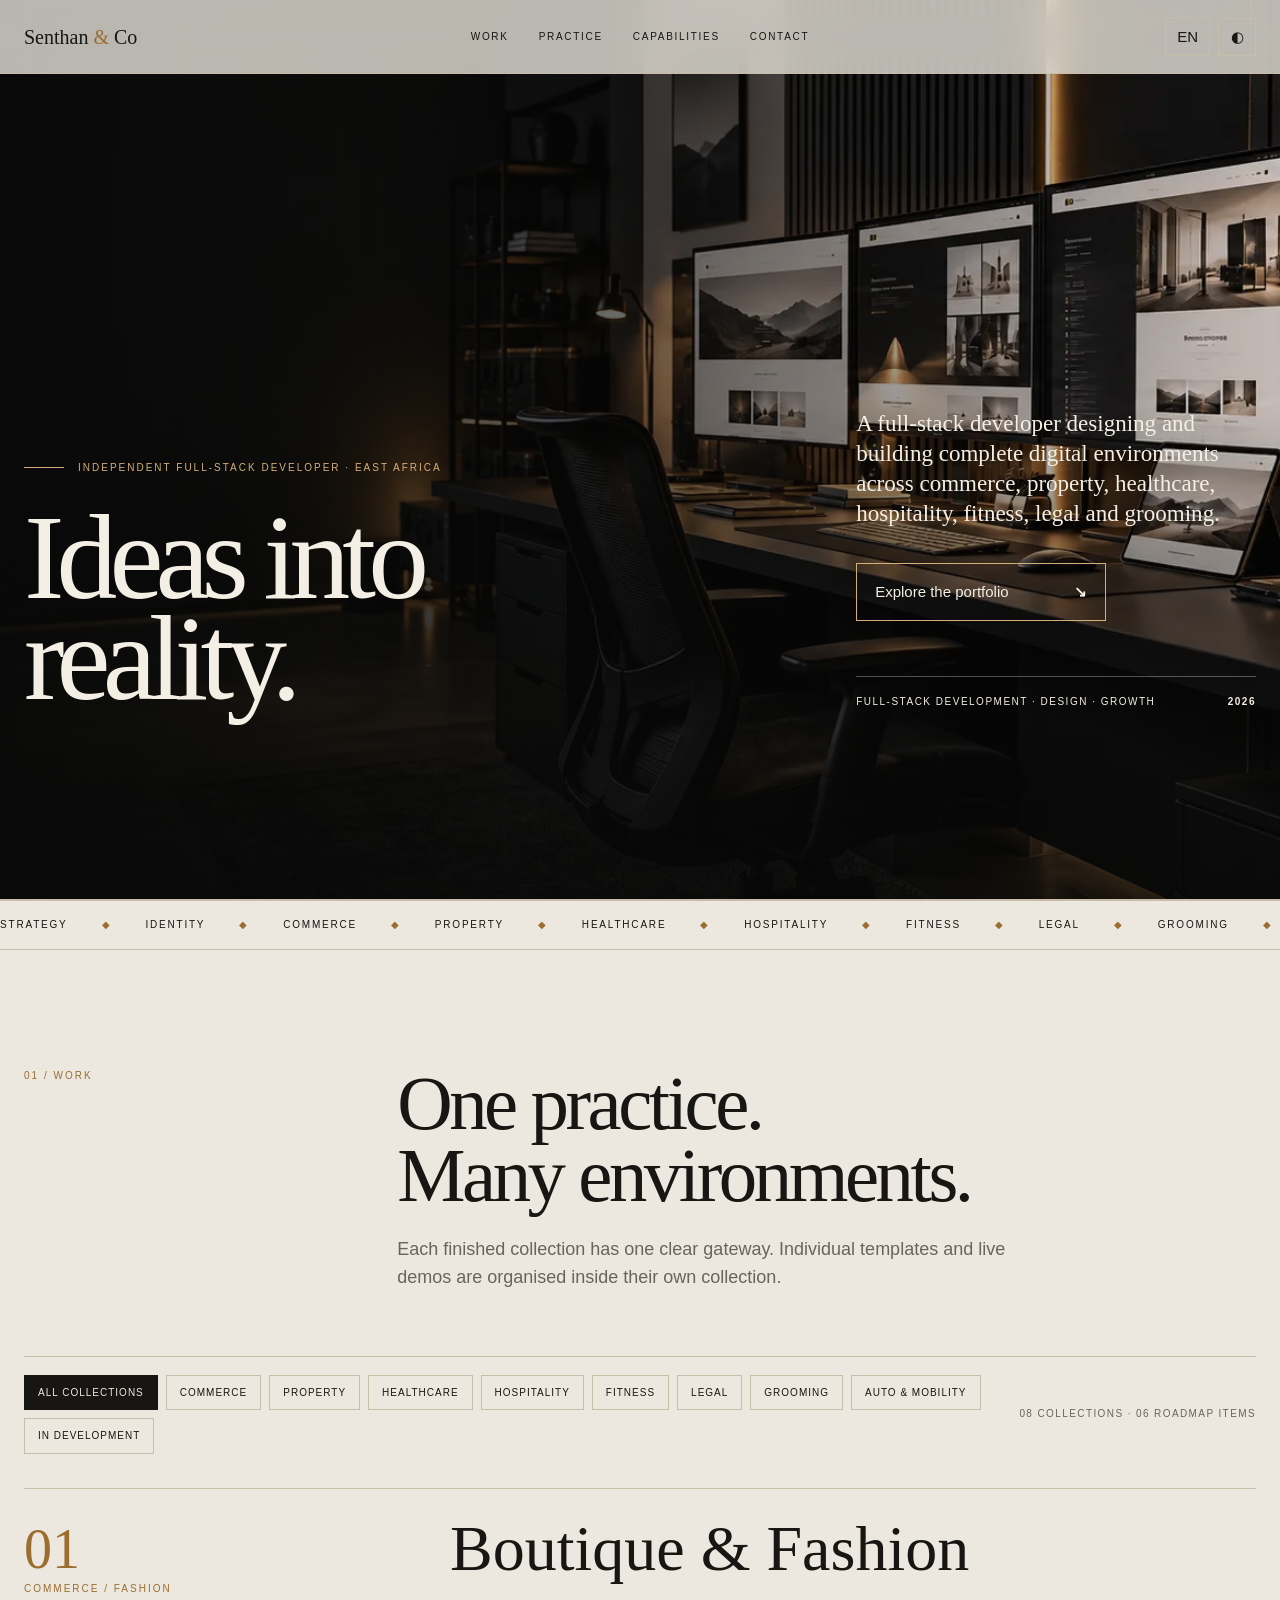
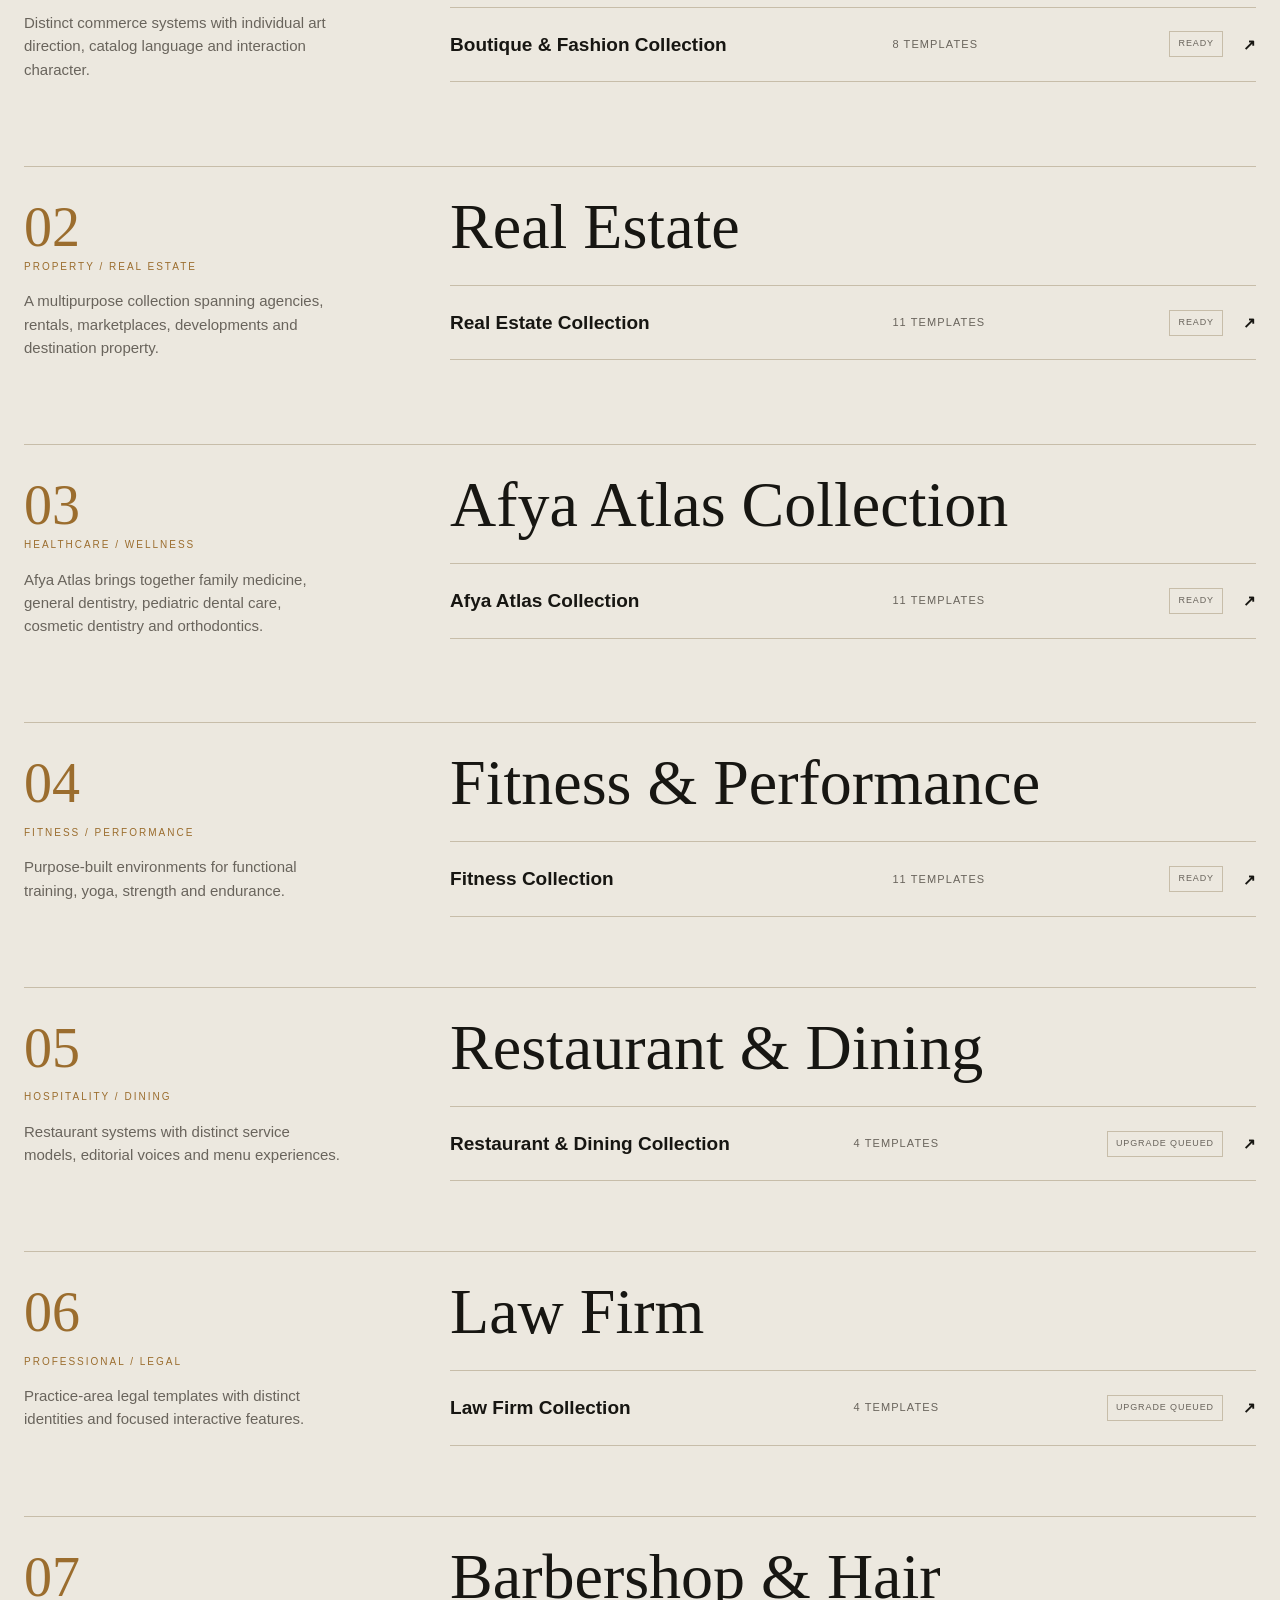
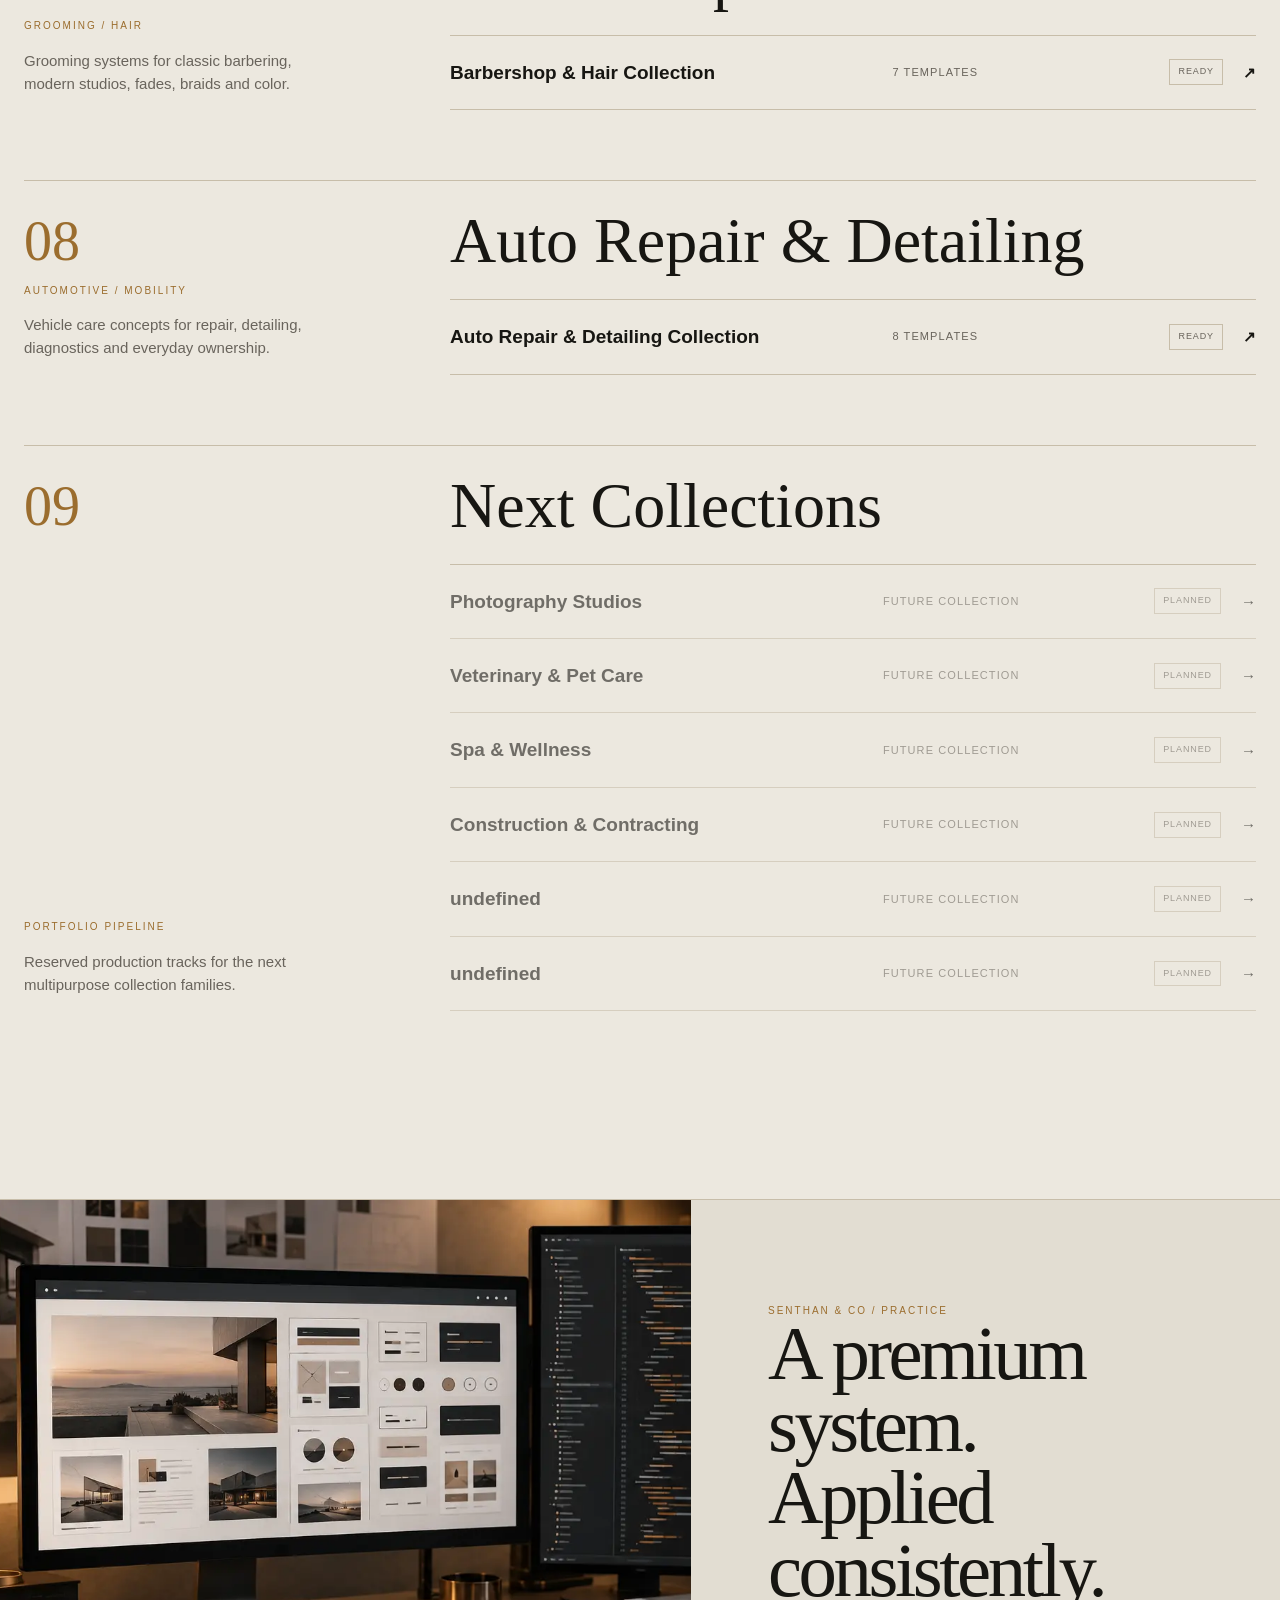
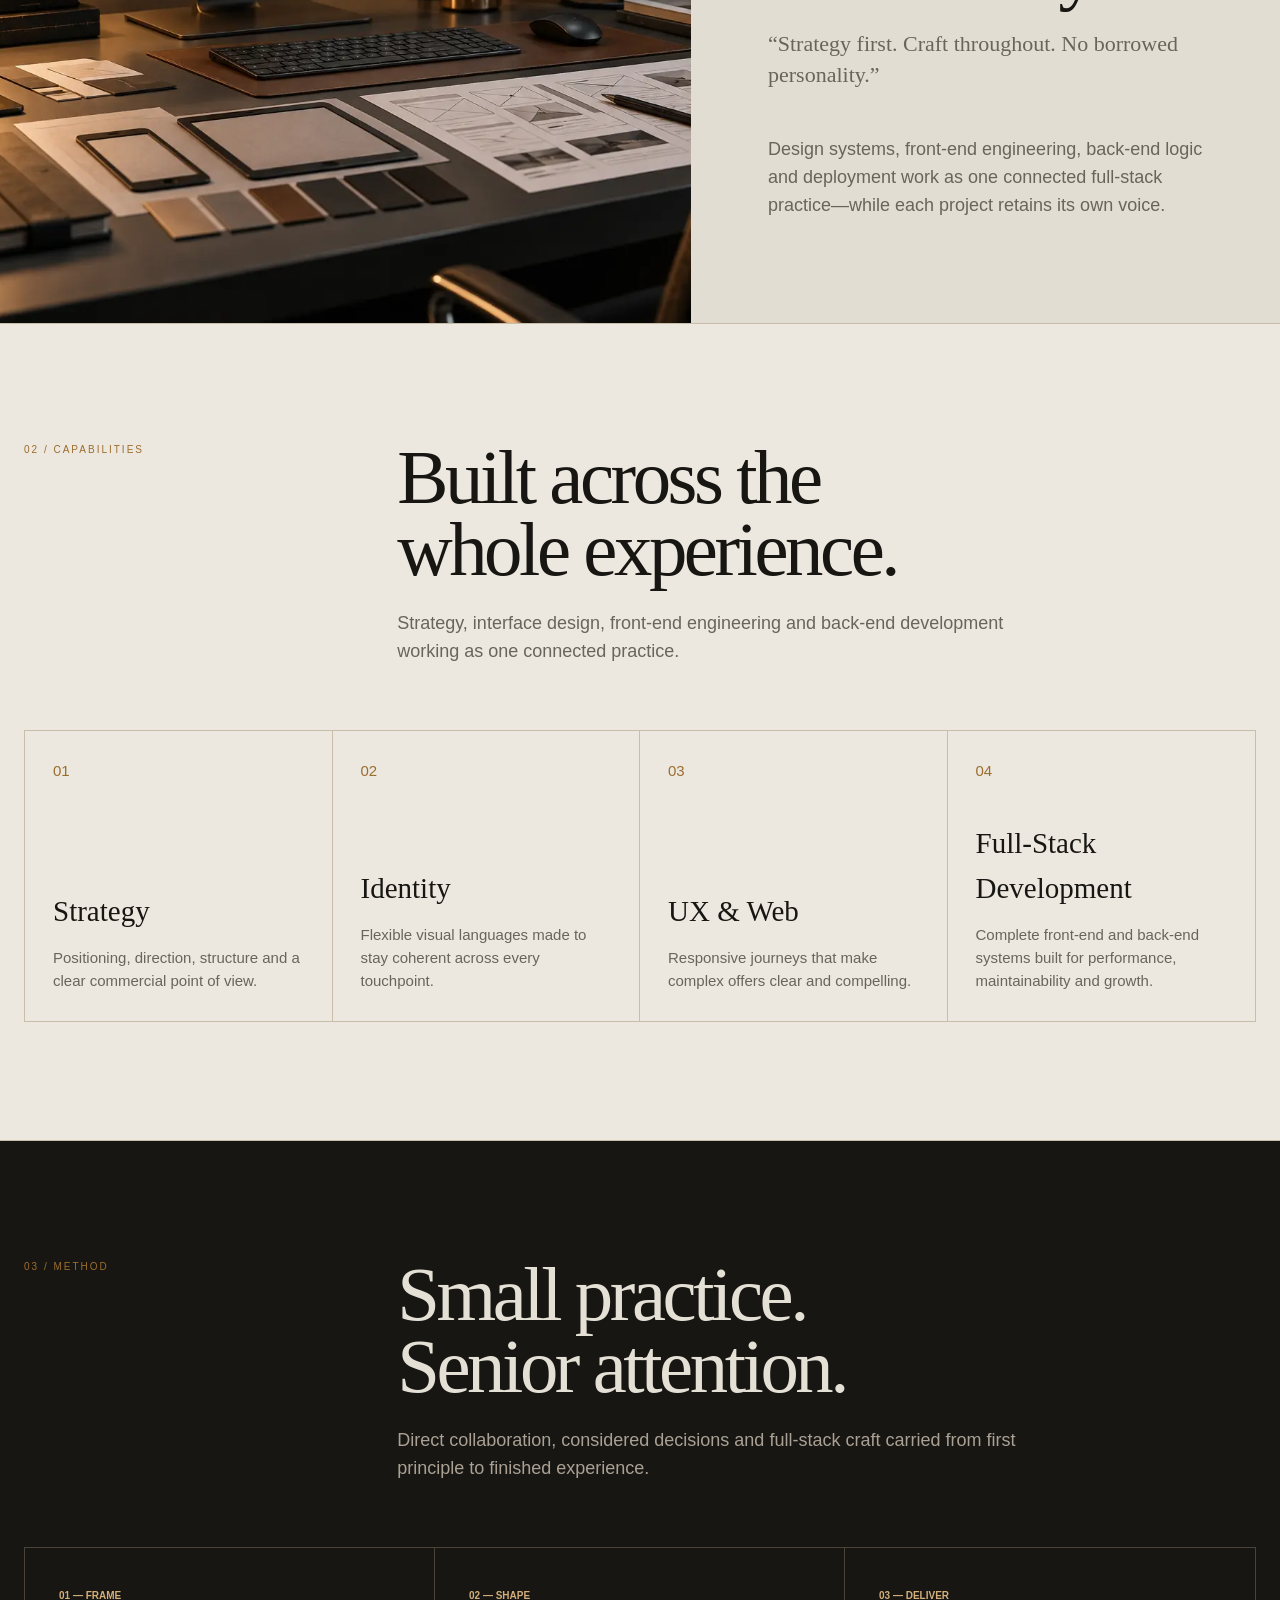
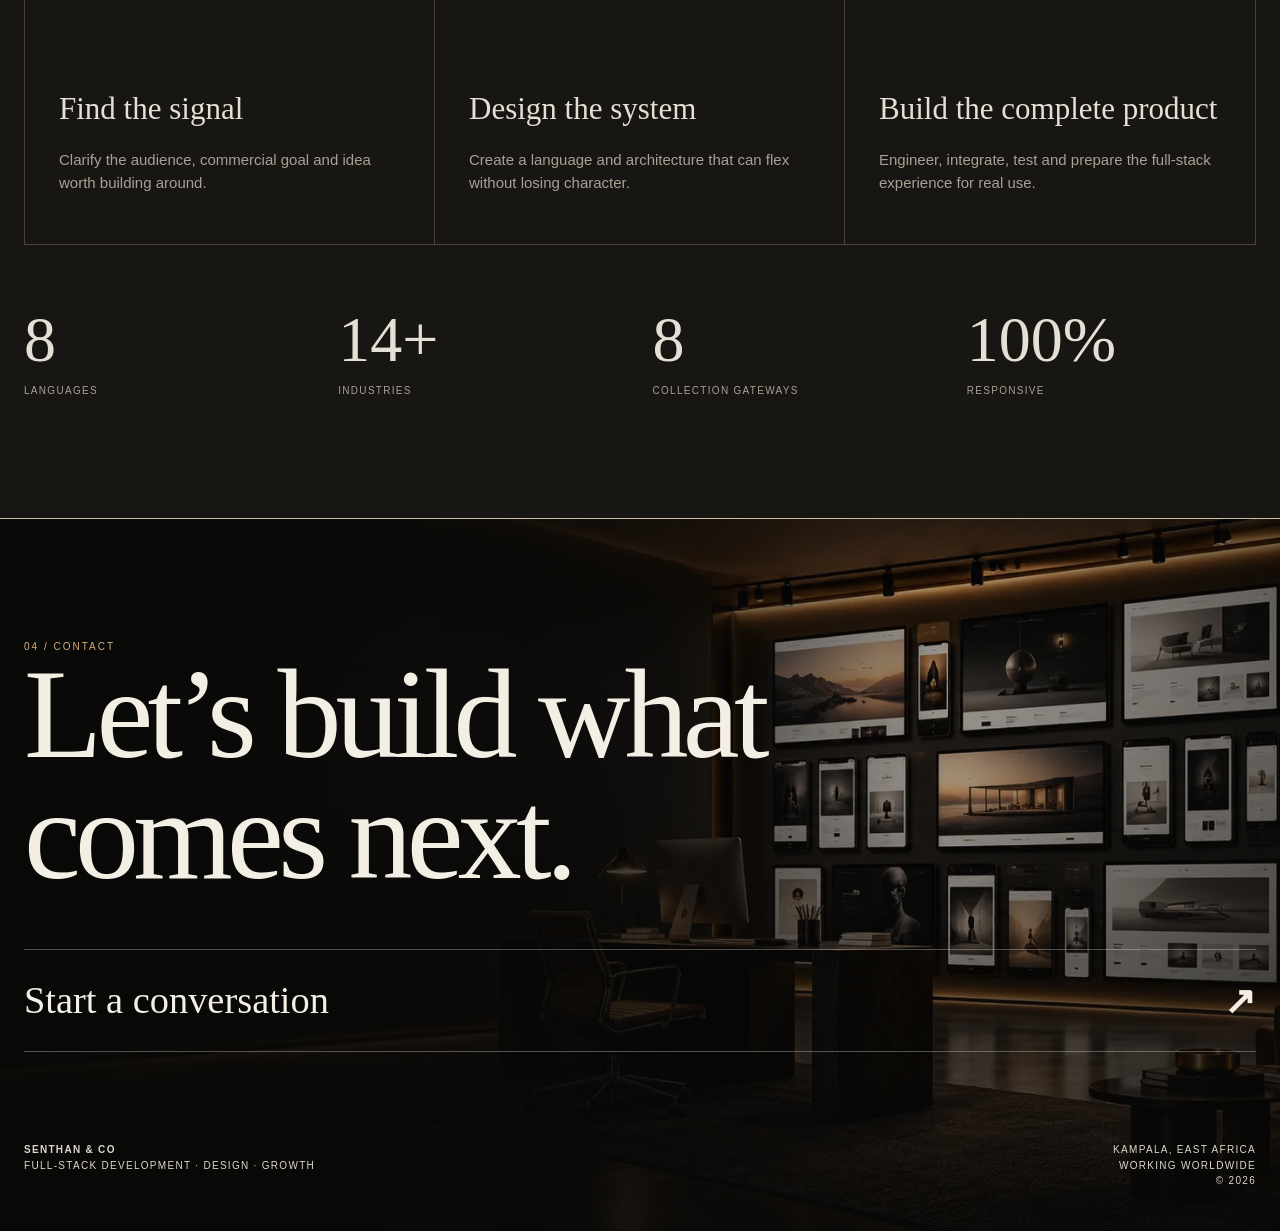
==== commit 0dce2bba: "Update portfolio catalogue with current collections" ====
--- a/index.html
+++ b/index.html
@@ -22,7 +22,7 @@
     />
     <meta
       property="og:description"
-      content="Explore seven live template collection gateways spanning commerce, property, healthcare, fitness, hospitality, legal and grooming."
+      content="Explore eight live template collection gateways spanning commerce, property, healthcare, fitness, hospitality, legal, grooming and automotive."
     />
     <meta property="og:url" content="https://senthan.work/" />
     <meta
@@ -40,7 +40,7 @@
     />
     <meta
       name="twitter:description"
-      content="Seven live template collections, one full-stack practice."
+      content="Eight live template collections, one full-stack practice."
     />
     <meta
       name="twitter:image"
@@ -822,6 +822,13 @@
                 data-i18n="filterGrooming"
               >
                 Grooming</button
+              ><button
+                class="filter"
+                data-filter="auto"
+                data-i18n="filterAuto"
+              >
+                Auto &amp; Mobility
+              </button
               ><button
                 class="filter"
                 data-filter="pipeline"
@@ -1026,9 +1033,8 @@
           k: "Property / Real Estate",
           t: "Real Estate",
           d: "A growing multipurpose collection spanning agencies, rentals, marketplaces, developments and destination property.",
-          liveCount: 5,
-          developmentCount: 3,
-          statusKey: "expandingLabel",
+          count: 11,
+          statusKey: "readyLabel",
           p: [
             [
               "Real Estate Collection",
@@ -1042,14 +1048,14 @@
           n: "03",
           sector: "health",
           k: "Healthcare / Wellness",
-          t: "Vitalis Collection",
-          d: "Vitalis brings together family medicine, general dentistry, pediatric dental care, cosmetic dentistry and orthodontics.",
-          count: 5,
+          t: "Afya Atlas Collection",
+          d: "Afya Atlas brings together family medicine, general dentistry, pediatric dental care, cosmetic dentistry and orthodontics.",
+          count: 11,
           statusKey: "readyLabel",
           p: [
             [
-              "Vitalis Collection",
-              "Explore the Medicare & Wellness collection",
+              "Afya Atlas Collection",
+              "Explore the Afya Atlas collection",
               "https://senthan-x.github.io/medicare-and-wellness/",
               "Collection",
             ],
@@ -1112,9 +1118,8 @@
           k: "Grooming / Hair",
           t: "Barbershop & Hair",
           d: "A grooming collection covering classic barbering, modern studios, fades, braids, color and community-led concepts.",
-          liveCount: 6,
-          developmentCount: 1,
-          statusKey: "expandingLabel",
+          count: 7,
+          statusKey: "readyLabel",
           p: [
             [
               "Barbershop & Hair Collection",
@@ -1126,6 +1131,21 @@
         },
         {
           n: "08",
+          sector: "auto",
+          k: "Automotive / Mobility",
+          t: "Auto Repair & Detailing",
+          d: "A multipurpose collection for repair, detailing, diagnostics and everyday vehicle care.",
+          count: 8,
+          statusKey: "readyLabel",
+          p: [[
+            "Auto Repair & Detailing Collection",
+            "Explore the complete auto care collection",
+            "https://senthan-x.github.io/auto-repair-and-detailing/",
+            "Collection",
+          ]],
+        },
+        {
+          n: "09",
           sector: "pipeline",
           k: "Portfolio Pipeline",
           t: "Next Collections",
@@ -1270,6 +1290,7 @@
           filterFitness: "Fitness",
           filterLegal: "Legal",
           filterGrooming: "Grooming",
+          filterAuto: "Auto & Mobility",
           filterPipeline: "In development",
           practiceTitle: "A premium system.<br>Applied consistently.",
           quote: "“Strategy first. Craft throughout. No borrowed personality.”",
@@ -1355,6 +1376,7 @@
           filterFitness: "Fitness",
           filterLegal: "Juridique",
           filterGrooming: "Grooming",
+          filterAuto: "Auto & Mobilité",
           filterPipeline: "En développement",
           practiceTitle: "Un système premium.<br>Appliqué avec cohérence.",
           quote:
@@ -1441,6 +1463,7 @@
           filterFitness: "Fitness",
           filterLegal: "Legal",
           filterGrooming: "Grooming",
+          filterAuto: "Auto y Movilidad",
           filterPipeline: "En desarrollo",
           practiceTitle: "Un sistema premium.<br>Aplicado con coherencia.",
           quote: "«Estrategia primero. Cuidado en todo. Personalidad propia.»",
@@ -1526,6 +1549,7 @@
           filterFitness: "Fitness",
           filterLegal: "Recht",
           filterGrooming: "Pflege",
+          filterAuto: "Auto & Mobilität",
           filterPipeline: "In Entwicklung",
           practiceTitle: "Ein Premium-System.<br>Konsequent angewandt.",
           quote: "„Strategie zuerst. Sorgfalt überall. Eigene Persönlichkeit.“",
@@ -1610,6 +1634,7 @@
           filterFitness: "Fitness",
           filterLegal: "Jurídico",
           filterGrooming: "Cuidados",
+          filterAuto: "Automóveis e Mobilidade",
           filterPipeline: "Em desenvolvimento",
           practiceTitle: "Um sistema premium.<br>Aplicado com consistência.",
           quote:
@@ -1696,6 +1721,7 @@
           filterFitness: "Mazoezi",
           filterLegal: "Sheria",
           filterGrooming: "Urembo",
+          filterAuto: "Magari na Usafiri",
           filterPipeline: "Inaendelezwa",
           practiceTitle: "Mfumo wa kiwango cha juu.<br>Ukitumika kwa uthabiti.",
           quote: "“Mkakati kwanza. Ufundi kila hatua. Utambulisho wa kipekee.”",
@@ -1780,6 +1806,7 @@
           filterFitness: "اللياقة",
           filterLegal: "القانون",
           filterGrooming: "العناية",
+          filterAuto: "السيارات والتنقل",
           filterPipeline: "قيد التطوير",
           practiceTitle: "نظام متميز.<br>يُطبّق باتساق.",
           quote: "«الاستراتيجية أولاً، والحرفية في كل خطوة، وهوية أصيلة.»",
@@ -1860,6 +1887,7 @@
           filterFitness: "健身",
           filterLegal: "法律",
           filterGrooming: "护理",
+          filterAuto: "汽车与出行",
           filterPipeline: "开发中",
           practiceTitle: "高端系统。<br>始终一致。",
           quote: "“战略先行，匠心贯穿，保持独特。”",
@@ -1930,9 +1958,9 @@
           },
           health: {
             k: "Healthcare / Wellness",
-            d: "Vitalis brings together family medicine, general dentistry, pediatric dental care, cosmetic dentistry and orthodontics.",
-            t: "Vitalis Collection",
-            linkNames: ["Vitalis Collection"],
+            d: "Afya Atlas brings together family medicine, general dentistry, pediatric dental care, cosmetic dentistry and orthodontics.",
+            t: "Afya Atlas Collection",
+            linkNames: ["Afya Atlas Collection"],
           },
           fitness: {
             k: "Fitness / Performance",
@@ -1958,12 +1986,16 @@
             t: "Barbershop & Hair",
             linkNames: ["Barbershop & Hair Collection"],
           },
+          auto: {
+            k: "Automotive / Mobility",
+            d: "Vehicle care concepts for repair, detailing, diagnostics and everyday ownership.",
+            t: "Auto Repair & Detailing",
+            linkNames: ["Auto Repair & Detailing Collection"],
+          },
           pipeline: {
             k: "Portfolio Pipeline",
             d: "Reserved production tracks for the next multipurpose collection families.",
             names: [
-              "Auto & Mobility",
-              "Events & Weddings",
               "Photography Studios",
               "Veterinary & Pet Care",
               "Spa & Wellness",
@@ -1987,9 +2019,9 @@
           },
           health: {
             k: "Santé / Bien-être",
-            d: "Vitalis réunit médecine familiale, dentisterie générale, soins dentaires pédiatriques, dentisterie esthétique et orthodontie.",
-            t: "Collection Vitalis",
-            linkNames: ["Collection Vitalis"],
+            d: "Afya Atlas réunit médecine familiale, dentisterie générale, soins dentaires pédiatriques, dentisterie esthétique et orthodontie.",
+            t: "Collection Afya Atlas",
+            linkNames: ["Collection Afya Atlas"],
           },
           fitness: {
             k: "Fitness / Performance",
@@ -2015,11 +2047,16 @@
             t: "Barbier & Coiffure",
             linkNames: ["Collection Barbier & Coiffure"],
           },
+          auto: {
+            k: "Automobile / Mobilité",
+            d: "Des expériences pour la réparation, le detailing, le diagnostic et l’entretien automobile.",
+            t: "Auto & Réparation",
+            linkNames: ["Collection Auto & Réparation"],
+          },
           pipeline: {
             k: "Pipeline du portfolio",
             d: "Axes réservés aux prochaines familles de collections polyvalentes.",
             names: [
-              "Auto & Mobilité",
               "Événements & Mariages",
               "Studios photo",
               "Vétérinaire & Animaux",
@@ -2044,9 +2081,9 @@
           },
           health: {
             k: "Salud / Bienestar",
-            d: "Vitalis reúne medicina familiar, odontología general, atención dental pediátrica, odontología estética y ortodoncia.",
-            t: "Colección Vitalis",
-            linkNames: ["Colección Vitalis"],
+            d: "Afya Atlas reúne medicina familiar, odontología general, atención dental pediátrica, odontología estética y ortodoncia.",
+            t: "Colección Afya Atlas",
+            linkNames: ["Colección Afya Atlas"],
           },
           fitness: {
             k: "Fitness / Rendimiento",
@@ -2072,11 +2109,16 @@
             t: "Barbería y Cabello",
             linkNames: ["Colección Barbería y Cabello"],
           },
+          auto: {
+            k: "Automoción / Movilidad",
+            d: "Experiencias para reparación, detailing, diagnóstico y cuidado cotidiano del vehículo.",
+            t: "Auto y Detallado",
+            linkNames: ["Colección de Auto y Detallado"],
+          },
           pipeline: {
             k: "Próximas colecciones",
             d: "Líneas reservadas para las próximas familias multipropósito.",
             names: [
-              "Auto y Movilidad",
               "Eventos y Bodas",
               "Estudios Fotográficos",
               "Veterinaria y Mascotas",
@@ -2101,9 +2143,9 @@
           },
           health: {
             k: "Gesundheit / Wellness",
-            d: "Vitalis vereint Familienmedizin, allgemeine Zahnmedizin, Kinderzahnheilkunde, ästhetische Zahnmedizin und Kieferorthopädie.",
-            t: "Vitalis-Sammlung",
-            linkNames: ["Vitalis-Sammlung"],
+            d: "Afya Atlas vereint Familienmedizin, allgemeine Zahnmedizin, Kinderzahnheilkunde, ästhetische Zahnmedizin und Kieferorthopädie.",
+            t: "Afya Atlas-Sammlung",
+            linkNames: ["Afya Atlas-Sammlung"],
           },
           fitness: {
             k: "Fitness / Leistung",
@@ -2129,11 +2171,16 @@
             t: "Barbershop & Haar",
             linkNames: ["Barbershop-&-Haar-Sammlung"],
           },
+          auto: {
+            k: "Auto / Mobilität",
+            d: "Auftritte für Reparatur, Fahrzeugpflege, Diagnose und den täglichen Fahrzeugbesitz.",
+            t: "Auto & Fahrzeugpflege",
+            linkNames: ["Auto-&-Fahrzeugpflege-Sammlung"],
+          },
           pipeline: {
             k: "Portfolio-Pipeline",
             d: "Reservierte Produktionslinien für kommende Mehrzweck-Sammlungen.",
             names: [
-              "Auto & Mobilität",
               "Events & Hochzeiten",
               "Fotostudios",
               "Tiermedizin & Haustiere",
@@ -2158,9 +2205,9 @@
           },
           health: {
             k: "Saúde / Bem-estar",
-            d: "Vitalis reúne medicina familiar, odontologia geral, atendimento odontológico pediátrico, odontologia estética e ortodontia.",
-            t: "Coleção Vitalis",
-            linkNames: ["Coleção Vitalis"],
+            d: "Afya Atlas reúne medicina familiar, odontologia geral, atendimento odontológico pediátrico, odontologia estética e ortodontia.",
+            t: "Coleção Afya Atlas",
+            linkNames: ["Coleção Afya Atlas"],
           },
           fitness: {
             k: "Fitness / Desempenho",
@@ -2186,11 +2233,16 @@
             t: "Barbearia e Cabelo",
             linkNames: ["Coleção Barbearia e Cabelo"],
           },
+          auto: {
+            k: "Automóveis / Mobilidade",
+            d: "Experiências para reparação, detalhamento, diagnóstico e cuidados diários com veículos.",
+            t: "Auto e Detalhamento",
+            linkNames: ["Coleção de Auto e Detalhamento"],
+          },
           pipeline: {
             k: "Próximas coleções",
             d: "Trilhas reservadas para as próximas famílias multipropósito.",
             names: [
-              "Auto e Mobilidade",
               "Eventos e Casamentos",
               "Estúdios de Fotografia",
               "Veterinária e Pets",
@@ -2215,9 +2267,9 @@
           },
           health: {
             k: "Afya / Ustawi",
-            d: "Vitalis huunganisha tiba ya familia, huduma za meno, meno ya watoto, urembo wa meno na orthodontiki.",
-            t: "Mkusanyiko wa Vitalis",
-            linkNames: ["Mkusanyiko wa Vitalis"],
+            d: "Afya Atlas huunganisha tiba ya familia, huduma za meno, meno ya watoto, urembo wa meno na orthodontiki.",
+            t: "Mkusanyiko wa Afya Atlas",
+            linkNames: ["Mkusanyiko wa Afya Atlas"],
           },
           fitness: {
             k: "Mazoezi / Utendaji",
@@ -2243,11 +2295,16 @@
             t: "Vinyozi na Nywele",
             linkNames: ["Mkusanyiko wa Vinyozi na Nywele"],
           },
+          auto: {
+            k: "Magari / Usafiri",
+            d: "Mifumo ya ukarabati, usafishaji wa kina, uchunguzi na utunzaji wa magari.",
+            t: "Matengenezo na Usafishaji wa Magari",
+            linkNames: ["Mkusanyiko wa Matengenezo ya Magari"],
+          },
           pipeline: {
             k: "Miradi Ijayo",
             d: "Njia zilizohifadhiwa kwa familia zijazo za mikusanyiko.",
             names: [
-              "Magari na Usafiri",
               "Matukio na Harusi",
               "Studio za Picha",
               "Mifugo na Wanyama",
@@ -2272,9 +2329,9 @@
           },
           health: {
             k: "الصحة / العافية",
-            d: "تجمع Vitalis طب الأسرة وطب الأسنان العام وأسنان الأطفال وطب الأسنان التجميلي وتقويم الأسنان.",
-            t: "مجموعة Vitalis",
-            linkNames: ["مجموعة Vitalis"],
+            d: "تجمع Afya Atlas طب الأسرة وطب الأسنان العام وأسنان الأطفال وطب الأسنان التجميلي وتقويم الأسنان.",
+            t: "مجموعة Afya Atlas",
+            linkNames: ["مجموعة Afya Atlas"],
           },
           fitness: {
             k: "اللياقة / الأداء",
@@ -2300,11 +2357,16 @@
             t: "الحلاقة والشعر",
             linkNames: ["مجموعة الحلاقة والشعر"],
           },
+          auto: {
+            k: "السيارات / التنقل",
+            d: "تجارب لإصلاح السيارات والعناية بها وتشخيصها وصيانتها اليومية.",
+            t: "إصلاح السيارات والعناية بها",
+            linkNames: ["مجموعة إصلاح السيارات والعناية بها"],
+          },
           pipeline: {
             k: "المشاريع القادمة",
             d: "مسارات محجوزة لعائلات المجموعات متعددة الاستخدامات القادمة.",
             names: [
-              "السيارات والتنقل",
               "الفعاليات والأعراس",
               "استوديوهات التصوير",
               "الطب البيطري والحيوانات",
@@ -2329,9 +2391,9 @@
           },
           health: {
             k: "医疗 / 康养",
-            d: "Vitalis 汇集家庭医疗、普通牙科、儿童牙科、美容牙科与正畸服务。",
-            t: "Vitalis 系列",
-            linkNames: ["Vitalis 系列"],
+            d: "Afya Atlas 汇集家庭医疗、普通牙科、儿童牙科、美容牙科与正畸服务。",
+            t: "Afya Atlas 系列",
+            linkNames: ["Afya Atlas 系列"],
           },
           fitness: {
             k: "健身 / 表现",
@@ -2357,11 +2419,16 @@
             t: "理发与发型",
             linkNames: ["理发与发型系列"],
           },
+          auto: {
+            k: "汽车 / 出行",
+            d: "涵盖维修、精洗、诊断与日常养护的汽车服务体验。",
+            t: "汽车维修与美容",
+            linkNames: ["汽车维修与美容系列"],
+          },
           pipeline: {
             k: "后续系列",
             d: "为下一批多用途系列保留的制作方向。",
             names: [
-              "汽车与出行",
               "活动与婚礼",
               "摄影工作室",
               "兽医与宠物",
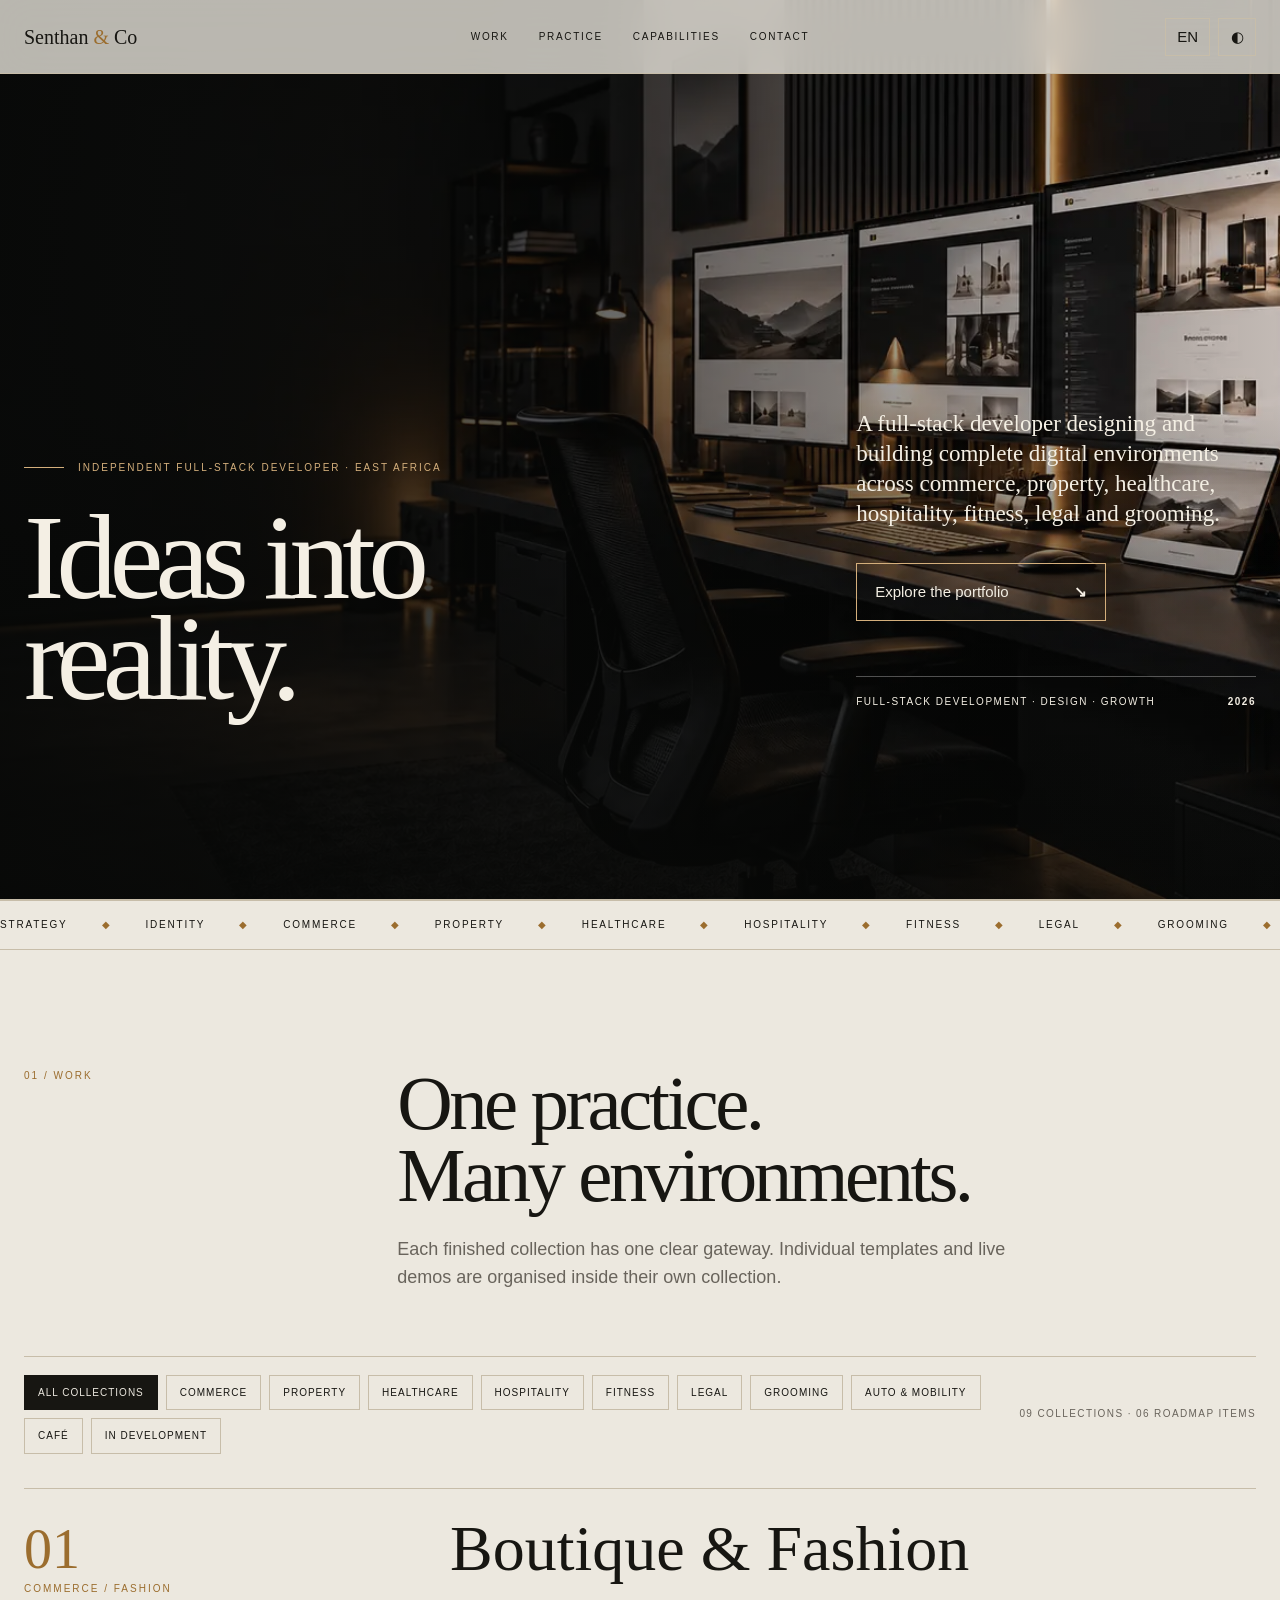
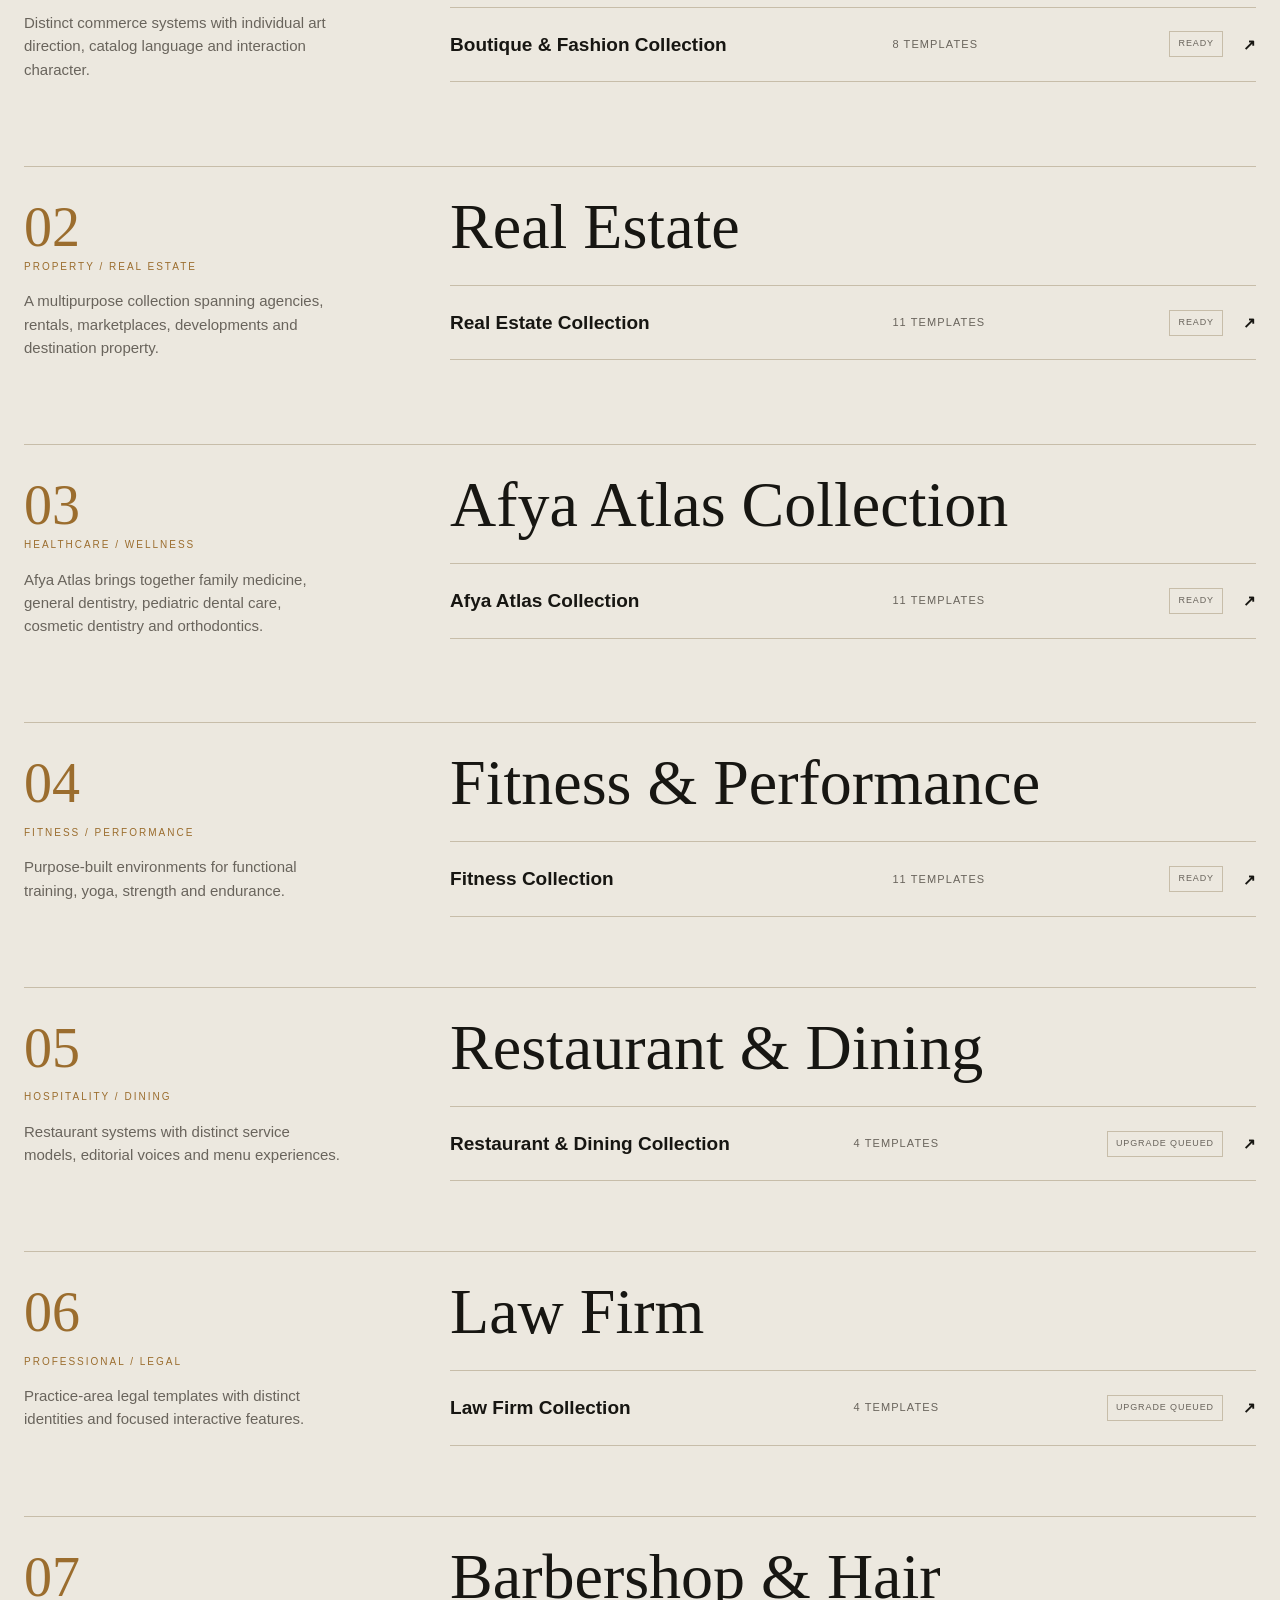
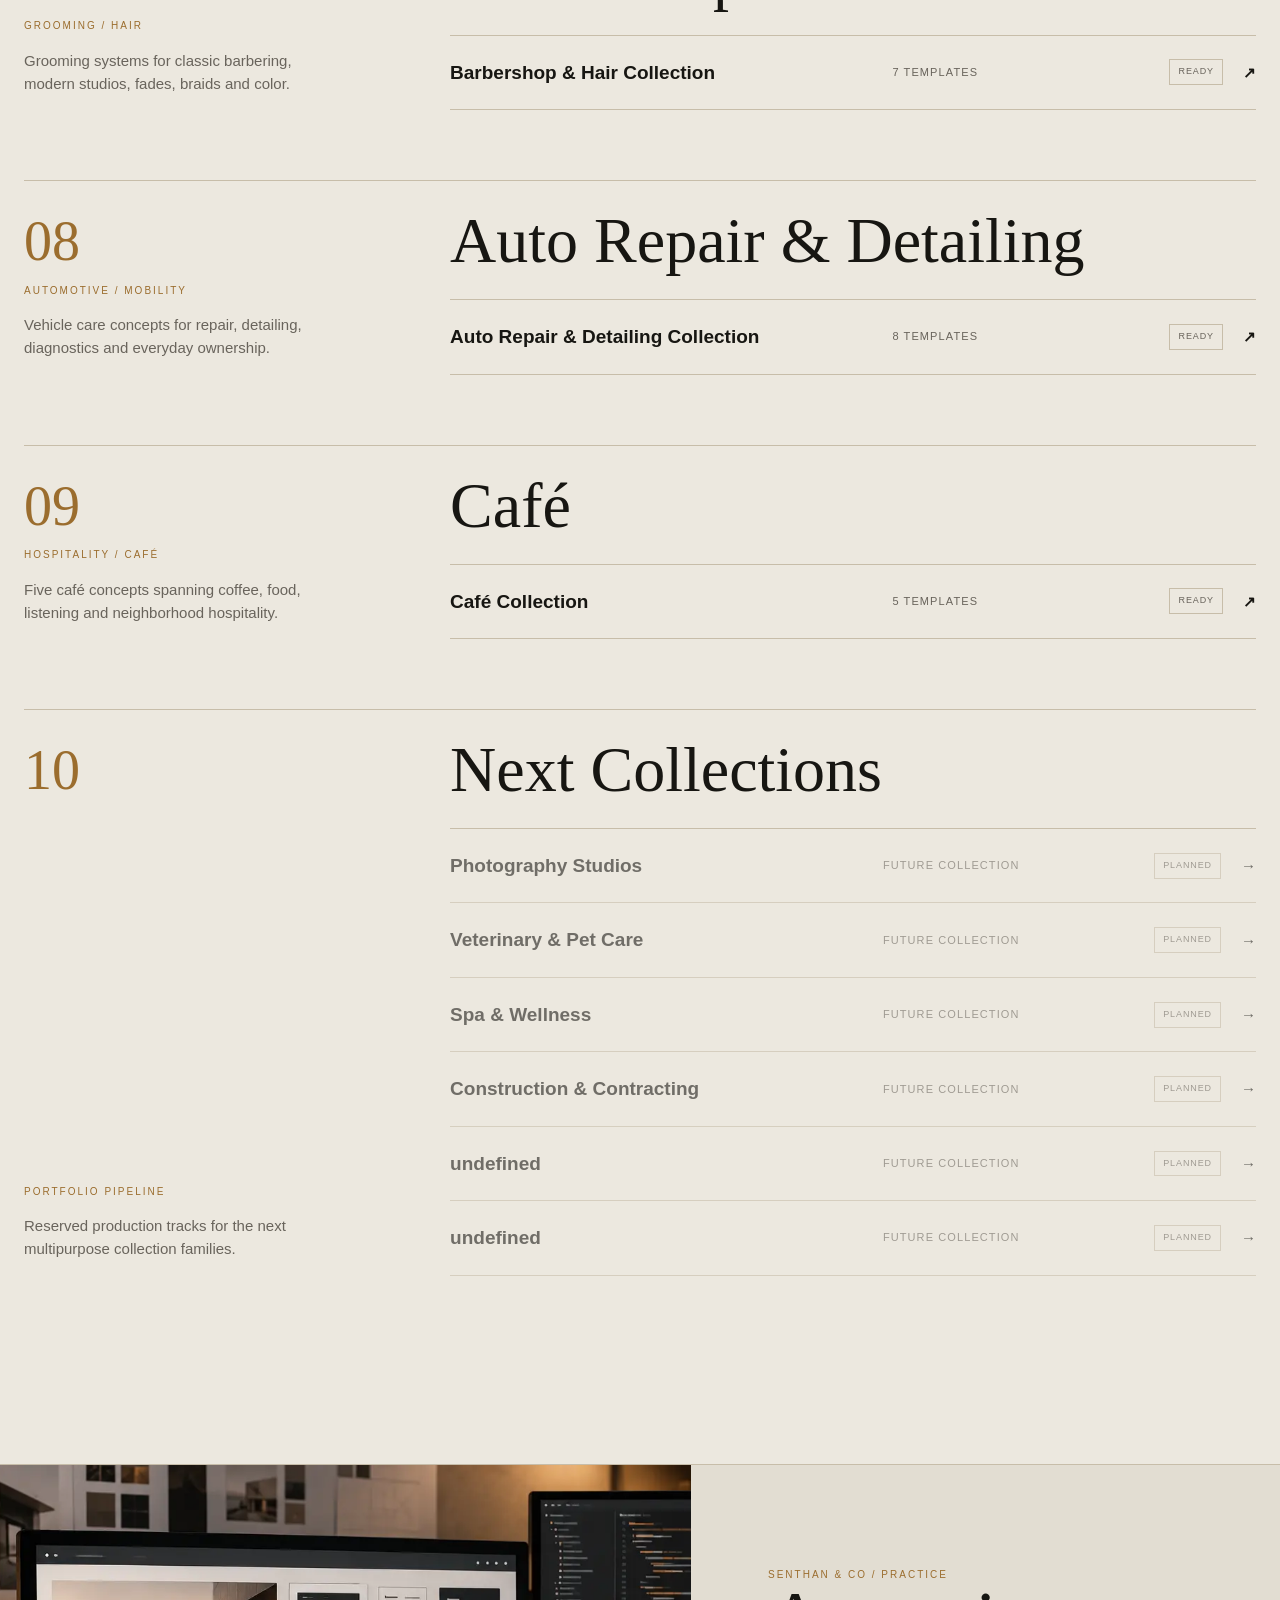
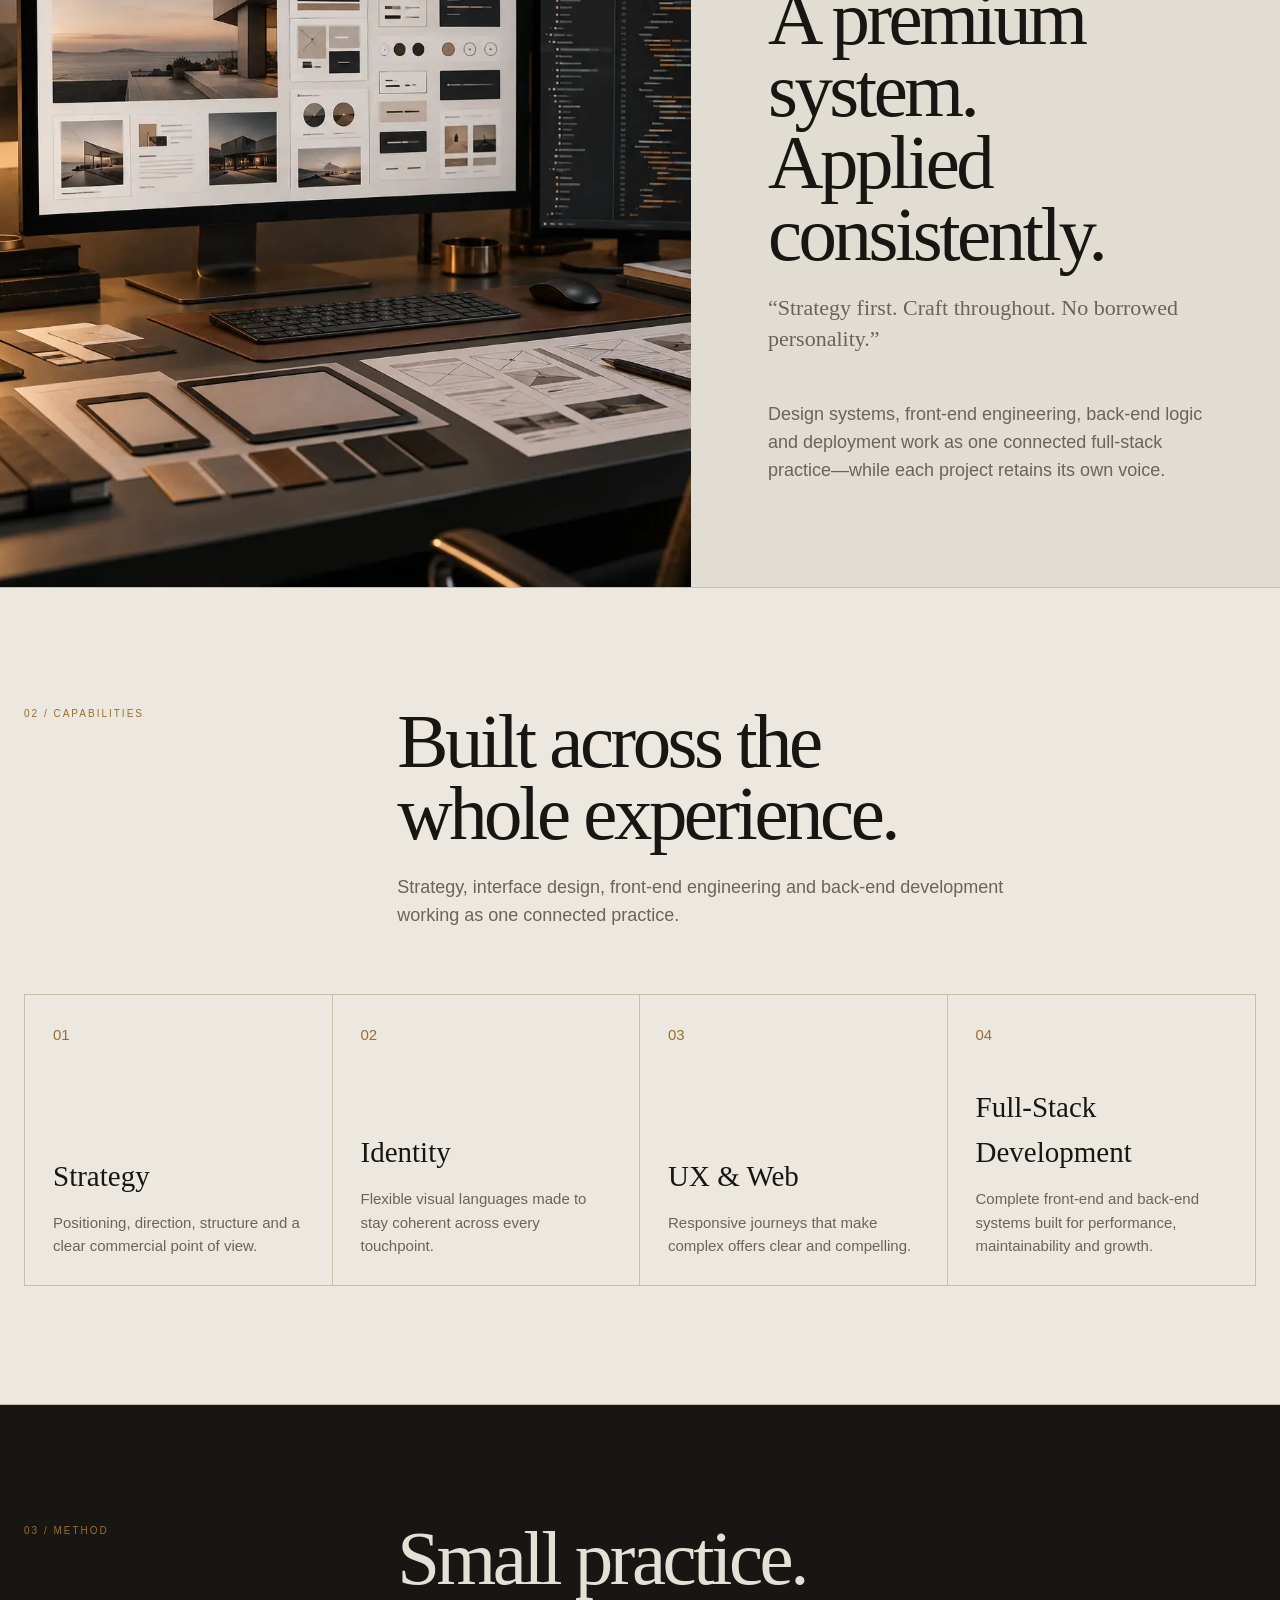
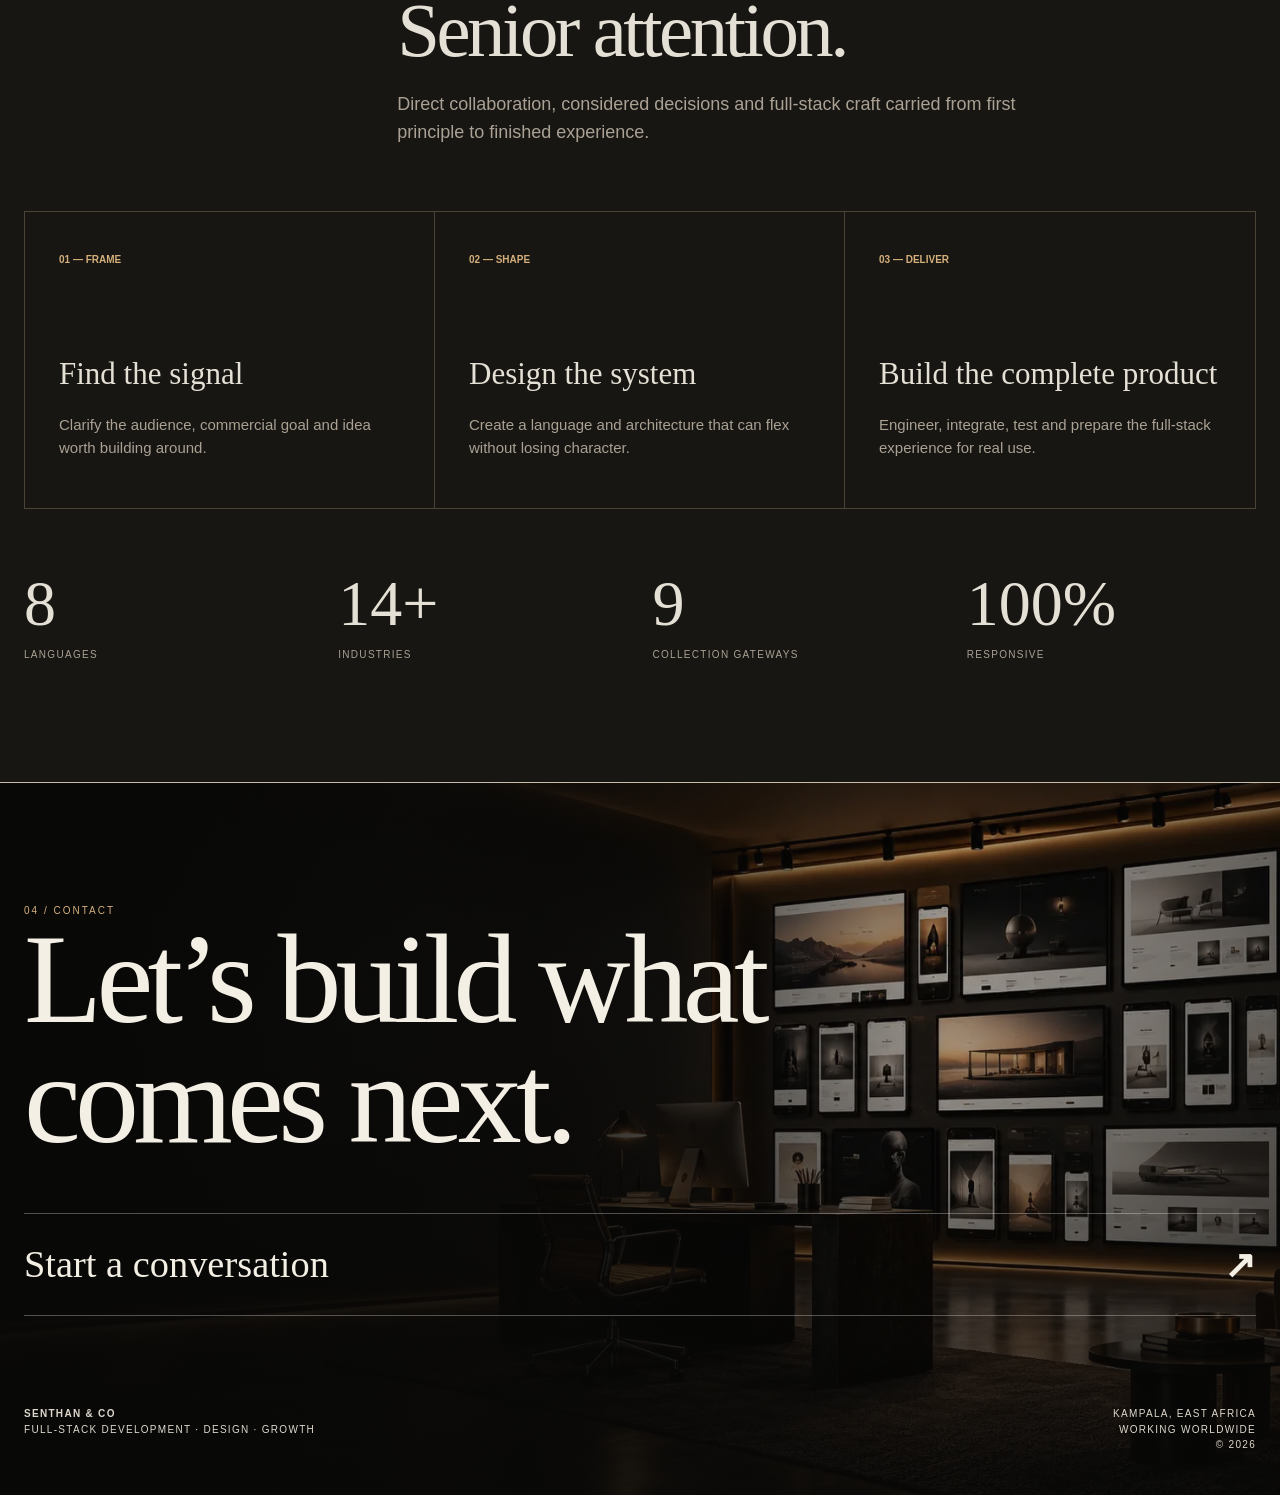
==== commit ba7f28fb: "Add live Cafe collection to portfolio" ====
--- a/index.html
+++ b/index.html
@@ -22,7 +22,7 @@
     />
     <meta
       property="og:description"
-      content="Explore eight live template collection gateways spanning commerce, property, healthcare, fitness, hospitality, legal, grooming and automotive."
+      content="Explore nine live template collection gateways spanning commerce, property, healthcare, fitness, hospitality, legal, grooming, automotive and cafés."
     />
     <meta property="og:url" content="https://senthan.work/" />
     <meta
@@ -40,7 +40,7 @@
     />
     <meta
       name="twitter:description"
-      content="Eight live template collections, one full-stack practice."
+      content="Nine live template collections, one full-stack practice."
     />
     <meta
       name="twitter:image"
@@ -828,6 +828,13 @@
                 data-i18n="filterAuto"
               >
                 Auto &amp; Mobility
+              </button
+              ><button
+                class="filter"
+                data-filter="cafe"
+                data-i18n="filterCafe"
+              >
+                Café
               </button
               ><button
                 class="filter"
@@ -1146,6 +1153,21 @@
         },
         {
           n: "09",
+          sector: "cafe",
+          k: "Hospitality / Café",
+          t: "Café",
+          d: "Five distinct café concepts shaped around coffee, food, listening and community.",
+          count: 5,
+          statusKey: "readyLabel",
+          p: [[
+            "Café Collection",
+            "Explore the complete café collection",
+            "https://senthan-x.github.io/Cafe/",
+            "Collection",
+          ]],
+        },
+        {
+          n: "10",
           sector: "pipeline",
           k: "Portfolio Pipeline",
           t: "Next Collections",
@@ -1291,6 +1313,7 @@
           filterLegal: "Legal",
           filterGrooming: "Grooming",
           filterAuto: "Auto & Mobility",
+          filterCafe: "Café",
           filterPipeline: "In development",
           practiceTitle: "A premium system.<br>Applied consistently.",
           quote: "“Strategy first. Craft throughout. No borrowed personality.”",
@@ -1377,6 +1400,7 @@
           filterLegal: "Juridique",
           filterGrooming: "Grooming",
           filterAuto: "Auto & Mobilité",
+          filterCafe: "Café",
           filterPipeline: "En développement",
           practiceTitle: "Un système premium.<br>Appliqué avec cohérence.",
           quote:
@@ -1464,6 +1488,7 @@
           filterLegal: "Legal",
           filterGrooming: "Grooming",
           filterAuto: "Auto y Movilidad",
+          filterCafe: "Café",
           filterPipeline: "En desarrollo",
           practiceTitle: "Un sistema premium.<br>Aplicado con coherencia.",
           quote: "«Estrategia primero. Cuidado en todo. Personalidad propia.»",
@@ -1550,6 +1575,7 @@
           filterLegal: "Recht",
           filterGrooming: "Pflege",
           filterAuto: "Auto & Mobilität",
+          filterCafe: "Café",
           filterPipeline: "In Entwicklung",
           practiceTitle: "Ein Premium-System.<br>Konsequent angewandt.",
           quote: "„Strategie zuerst. Sorgfalt überall. Eigene Persönlichkeit.“",
@@ -1635,6 +1661,7 @@
           filterLegal: "Jurídico",
           filterGrooming: "Cuidados",
           filterAuto: "Automóveis e Mobilidade",
+          filterCafe: "Café",
           filterPipeline: "Em desenvolvimento",
           practiceTitle: "Um sistema premium.<br>Aplicado com consistência.",
           quote:
@@ -1722,6 +1749,7 @@
           filterLegal: "Sheria",
           filterGrooming: "Urembo",
           filterAuto: "Magari na Usafiri",
+          filterCafe: "Kahawa",
           filterPipeline: "Inaendelezwa",
           practiceTitle: "Mfumo wa kiwango cha juu.<br>Ukitumika kwa uthabiti.",
           quote: "“Mkakati kwanza. Ufundi kila hatua. Utambulisho wa kipekee.”",
@@ -1807,6 +1835,7 @@
           filterLegal: "القانون",
           filterGrooming: "العناية",
           filterAuto: "السيارات والتنقل",
+          filterCafe: "المقاهي",
           filterPipeline: "قيد التطوير",
           practiceTitle: "نظام متميز.<br>يُطبّق باتساق.",
           quote: "«الاستراتيجية أولاً، والحرفية في كل خطوة، وهوية أصيلة.»",
@@ -1888,6 +1917,7 @@
           filterLegal: "法律",
           filterGrooming: "护理",
           filterAuto: "汽车与出行",
+          filterCafe: "咖啡馆",
           filterPipeline: "开发中",
           practiceTitle: "高端系统。<br>始终一致。",
           quote: "“战略先行，匠心贯穿，保持独特。”",
@@ -1992,6 +2022,12 @@
             t: "Auto Repair & Detailing",
             linkNames: ["Auto Repair & Detailing Collection"],
           },
+          cafe: {
+            k: "Hospitality / Café",
+            d: "Five café concepts spanning coffee, food, listening and neighborhood hospitality.",
+            t: "Café",
+            linkNames: ["Café Collection"],
+          },
           pipeline: {
             k: "Portfolio Pipeline",
             d: "Reserved production tracks for the next multipurpose collection families.",
@@ -2052,6 +2088,12 @@
             d: "Des expériences pour la réparation, le detailing, le diagnostic et l’entretien automobile.",
             t: "Auto & Réparation",
             linkNames: ["Collection Auto & Réparation"],
+          },
+          cafe: {
+            k: "Hospitalité / Café",
+            d: "Cinq concepts de café autour du café, de la cuisine, de l’écoute et de l’accueil local.",
+            t: "Café",
+            linkNames: ["Collection Café"],
           },
           pipeline: {
             k: "Pipeline du portfolio",
@@ -2115,6 +2157,12 @@
             t: "Auto y Detallado",
             linkNames: ["Colección de Auto y Detallado"],
           },
+          cafe: {
+            k: "Hospitalidad / Café",
+            d: "Cinco conceptos de cafetería que reúnen café, cocina, música y comunidad.",
+            t: "Café",
+            linkNames: ["Colección Café"],
+          },
           pipeline: {
             k: "Próximas colecciones",
             d: "Líneas reservadas para las próximas familias multipropósito.",
@@ -2177,6 +2225,12 @@
             t: "Auto & Fahrzeugpflege",
             linkNames: ["Auto-&-Fahrzeugpflege-Sammlung"],
           },
+          cafe: {
+            k: "Gastgewerbe / Café",
+            d: "Fünf Café-Konzepte rund um Kaffee, Küche, Musik und Begegnung.",
+            t: "Café",
+            linkNames: ["Café-Sammlung"],
+          },
           pipeline: {
             k: "Portfolio-Pipeline",
             d: "Reservierte Produktionslinien für kommende Mehrzweck-Sammlungen.",
@@ -2239,6 +2293,12 @@
             t: "Auto e Detalhamento",
             linkNames: ["Coleção de Auto e Detalhamento"],
           },
+          cafe: {
+            k: "Hospitalidade / Café",
+            d: "Cinco conceitos de café que combinam café, gastronomia, música e comunidade.",
+            t: "Café",
+            linkNames: ["Coleção Café"],
+          },
           pipeline: {
             k: "Próximas coleções",
             d: "Trilhas reservadas para as próximas famílias multipropósito.",
@@ -2301,6 +2361,12 @@
             t: "Matengenezo na Usafishaji wa Magari",
             linkNames: ["Mkusanyiko wa Matengenezo ya Magari"],
           },
+          cafe: {
+            k: "Ukarimu / Kahawa",
+            d: "Dhana tano za kahawa zinazoleta pamoja vinywaji, chakula, muziki na jumuiya.",
+            t: "Café",
+            linkNames: ["Mkusanyiko wa Café"],
+          },
           pipeline: {
             k: "Miradi Ijayo",
             d: "Njia zilizohifadhiwa kwa familia zijazo za mikusanyiko.",
@@ -2363,6 +2429,12 @@
             t: "إصلاح السيارات والعناية بها",
             linkNames: ["مجموعة إصلاح السيارات والعناية بها"],
           },
+          cafe: {
+            k: "الضيافة / المقاهي",
+            d: "خمسة مفاهيم للمقاهي تجمع القهوة والطعام والموسيقى وروح المجتمع.",
+            t: "Café",
+            linkNames: ["مجموعة Café"],
+          },
           pipeline: {
             k: "المشاريع القادمة",
             d: "مسارات محجوزة لعائلات المجموعات متعددة الاستخدامات القادمة.",
@@ -2424,6 +2496,12 @@
             d: "涵盖维修、精洗、诊断与日常养护的汽车服务体验。",
             t: "汽车维修与美容",
             linkNames: ["汽车维修与美容系列"],
+          },
+          cafe: {
+            k: "餐饮 / 咖啡馆",
+            d: "五种咖啡馆概念，融合咖啡、餐食、音乐与社区氛围。",
+            t: "Café",
+            linkNames: ["咖啡馆系列"],
           },
           pipeline: {
             k: "后续系列",
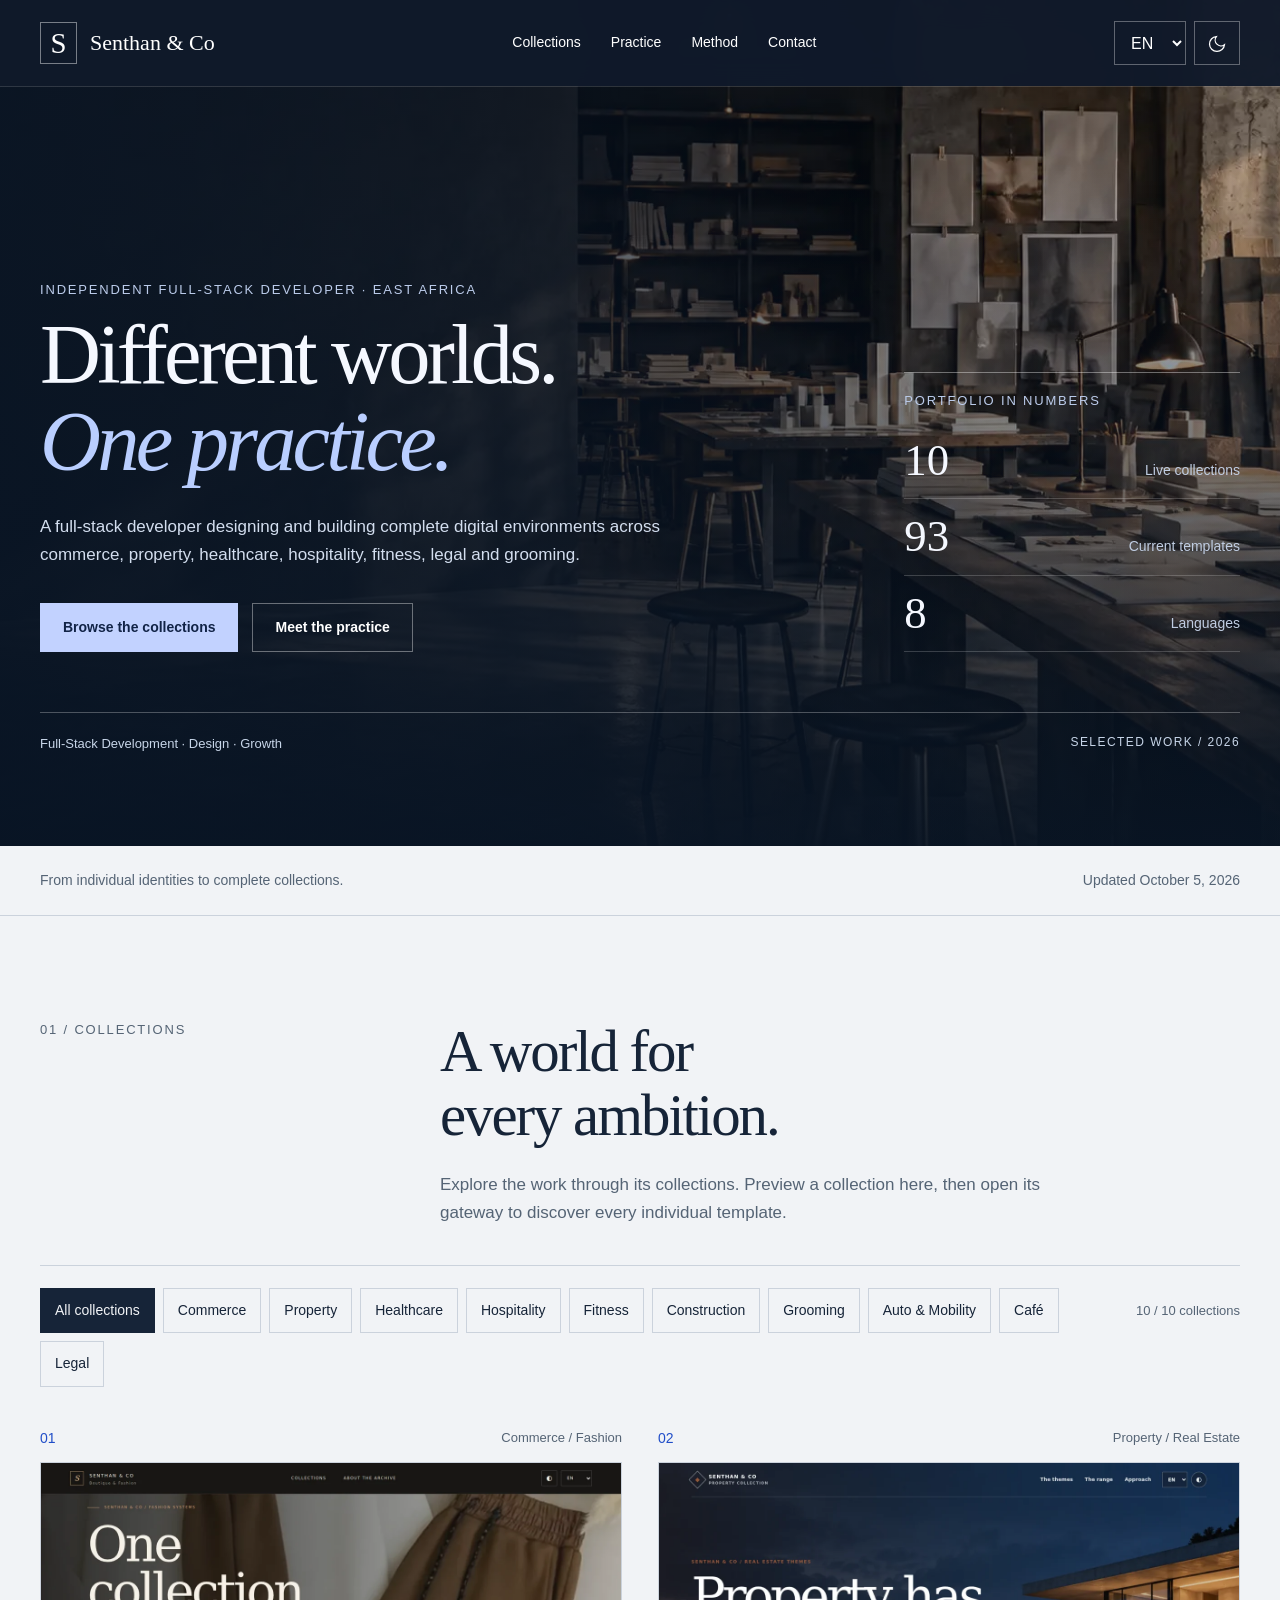
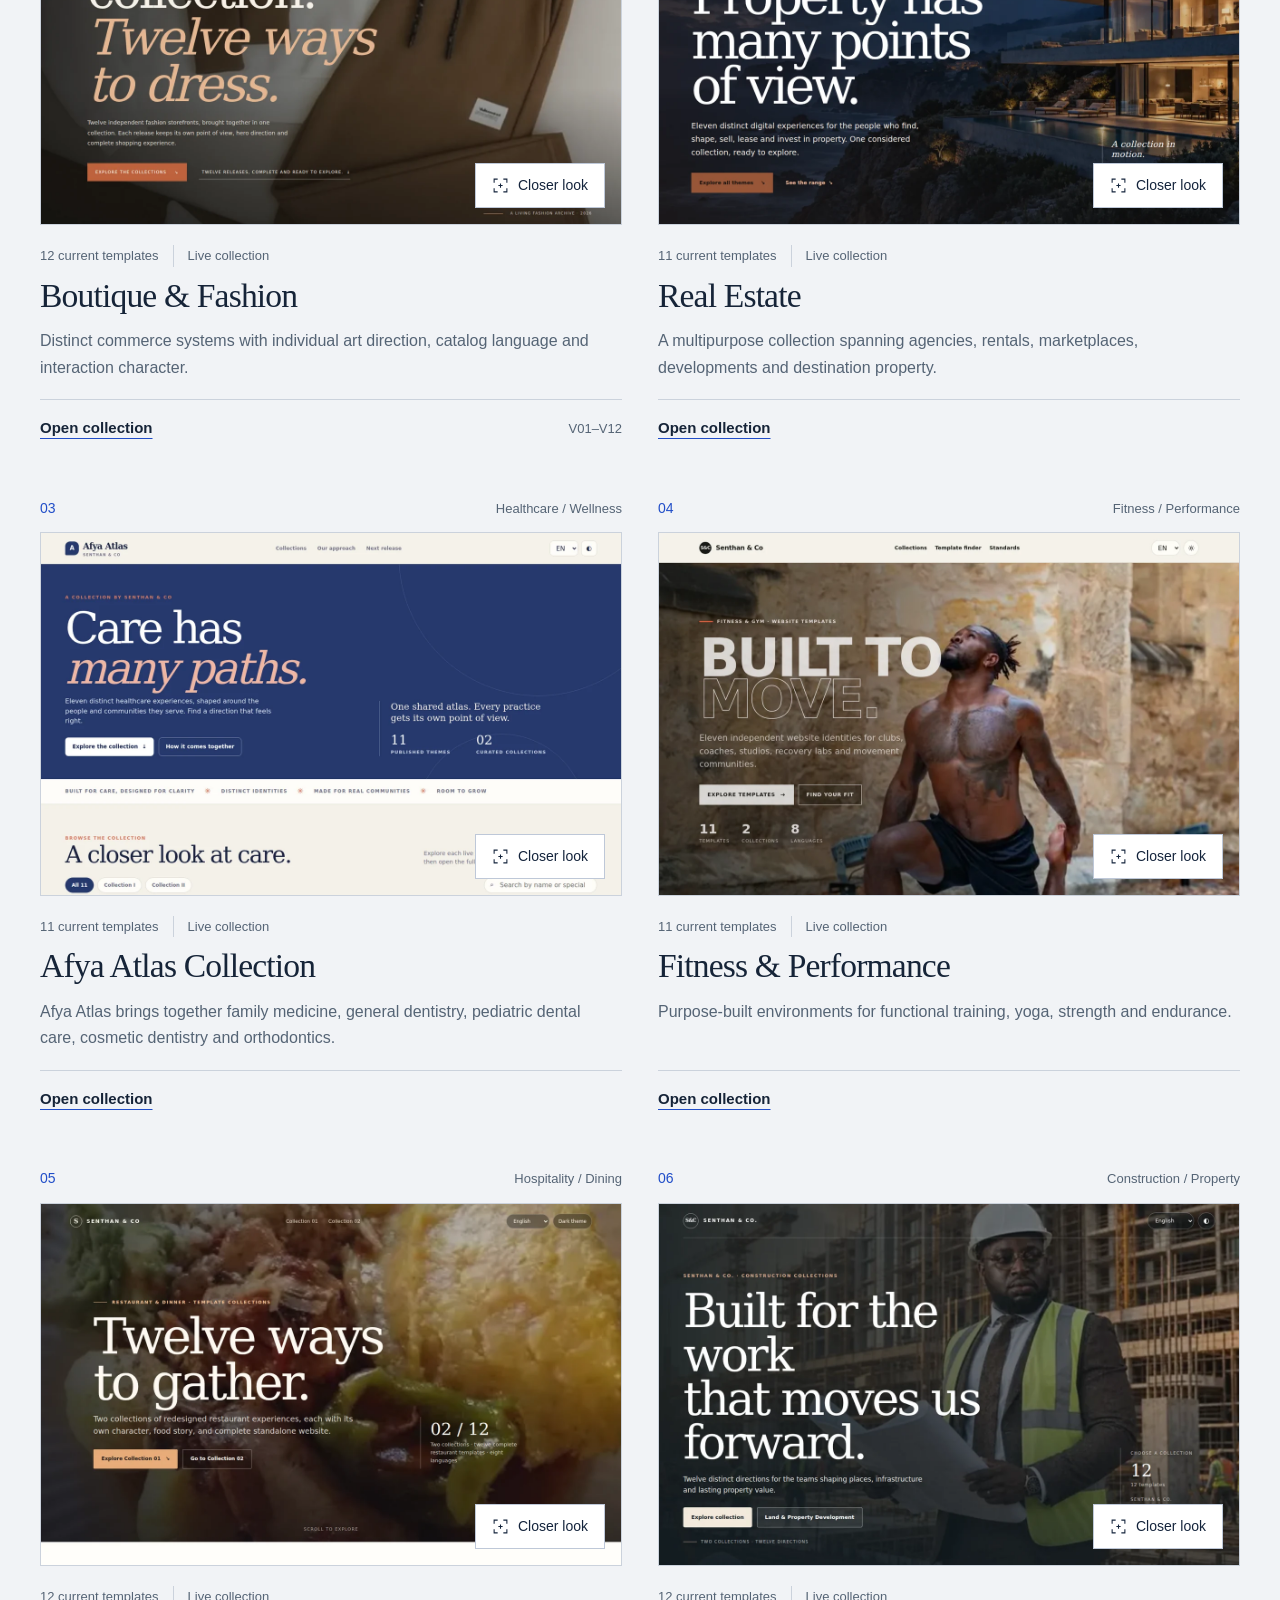
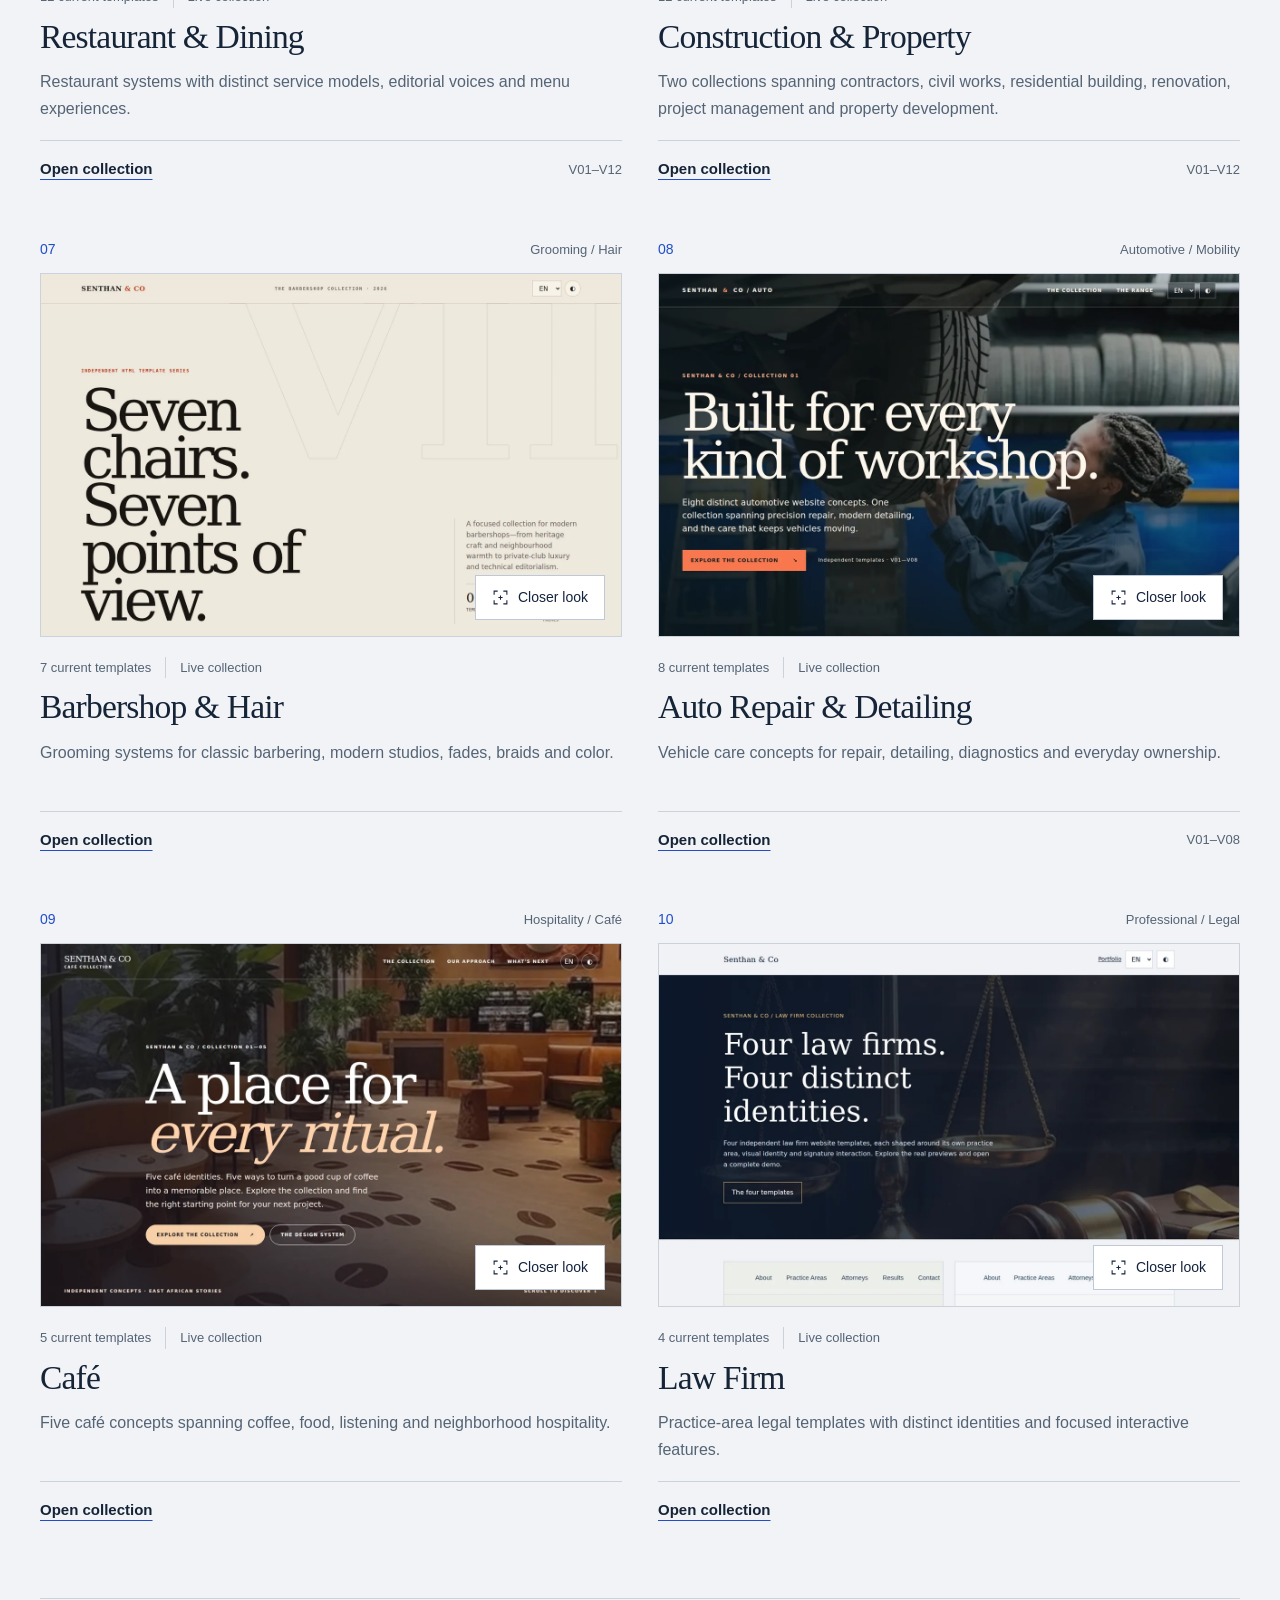
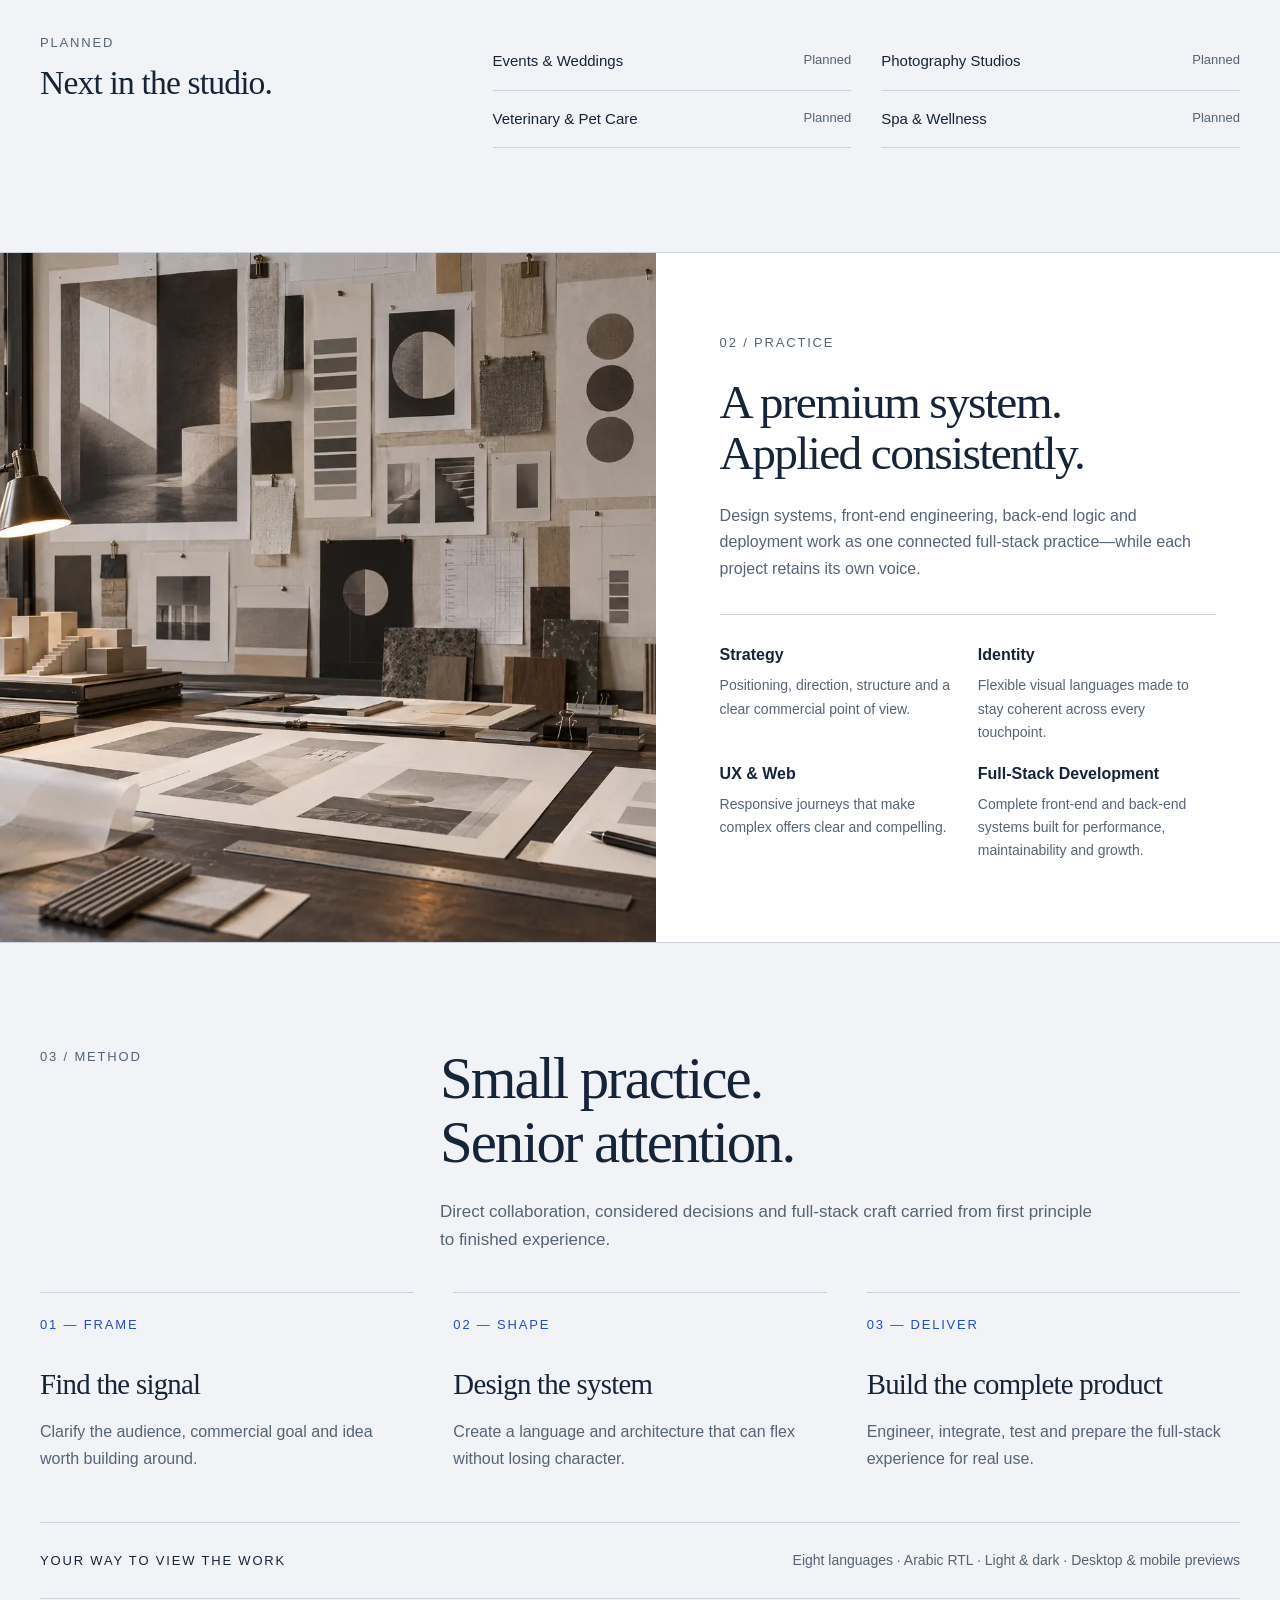
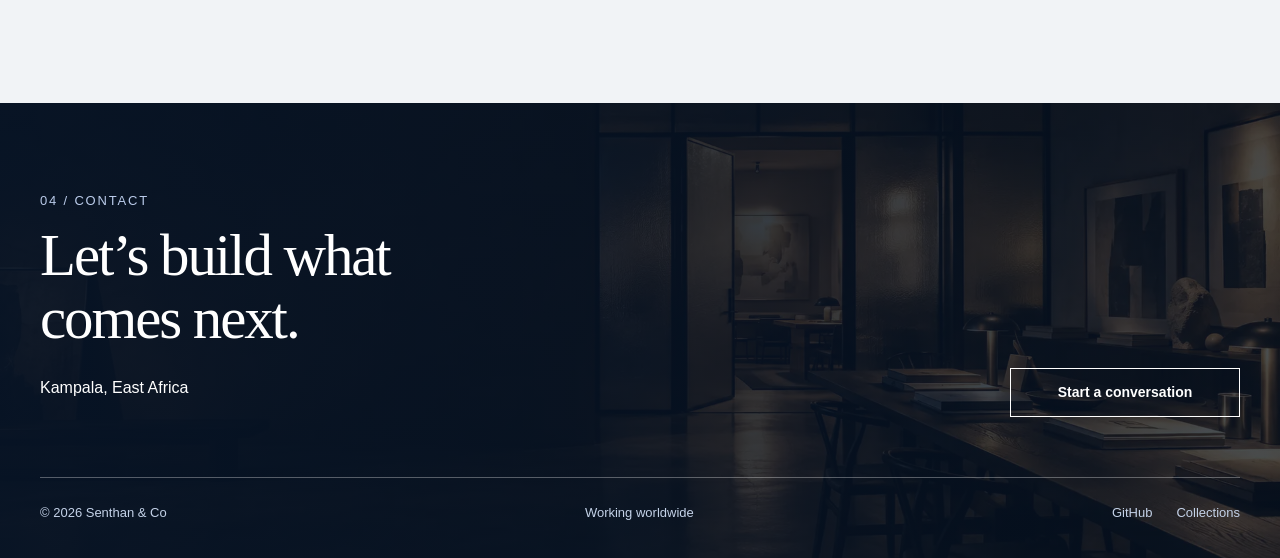
==== commit c66631df: "Redesign portfolio collections with authentic previews and current releases" ====
--- a/index.html
+++ b/index.html
@@ -1,2588 +1,135 @@
 <!doctype html>
-<html lang="en">
-  <head>
-    <meta charset="utf-8" />
-    <meta name="viewport" content="width=device-width,initial-scale=1" />
-    <meta name="theme-color" content="#11110f" />
-    <title>Senthan & Co — Full-Stack Developer Portfolio</title>
-    <meta
-      name="description"
-      content="The full-stack development portfolio of websites, templates and collection systems by Senthan & Co."
-    />
-    <link rel="canonical" href="https://senthan.work/" />
-    <link
-      rel="icon"
-      href="data:image/svg+xml,%3Csvg xmlns='http://www.w3.org/2000/svg' viewBox='0 0 64 64'%3E%3Crect width='64' height='64' rx='14' fill='%2311110f'/%3E%3Cpath d='M18 21c4-6 23-7 27 0-6-2-20-2-20 4 0 7 22 2 22 13 0 12-25 13-31 3 8 3 23 4 23-3 0-6-22-2-22-13 0-1 0-3 1-4Z' fill='%23d4af7c'/%3E%3C/svg%3E"
-    />
-    <meta property="og:type" content="website" />
-    <meta property="og:site_name" content="Senthan & Co" />
-    <meta
-      property="og:title"
-      content="Senthan & Co — Full-Stack Developer Portfolio"
-    />
-    <meta
-      property="og:description"
-      content="Explore nine live template collection gateways spanning commerce, property, healthcare, fitness, hospitality, legal, grooming, automotive and cafés."
-    />
-    <meta property="og:url" content="https://senthan.work/" />
-    <meta
-      property="og:image"
-      content="https://senthan.work/assets/tech-studio-hero-v4.webp"
-    />
-    <meta
-      property="og:image:alt"
-      content="Senthan & Co digital template studio"
-    />
-    <meta name="twitter:card" content="summary_large_image" />
-    <meta
-      name="twitter:title"
-      content="Senthan & Co — Full-Stack Developer Portfolio"
-    />
-    <meta
-      name="twitter:description"
-      content="Nine live template collections, one full-stack practice."
-    />
-    <meta
-      name="twitter:image"
-      content="https://senthan.work/assets/tech-studio-hero-v4.webp"
-    />
-    <script type="application/ld+json">
-      {
-        "@context": "https://schema.org",
-        "@type": "ProfessionalService",
-        "name": "Senthan & Co",
-        "url": "https://senthan.work/",
-        "image": "https://senthan.work/assets/tech-studio-hero-v4.webp",
-        "description": "A full-stack development practice creating multilingual website templates and collection systems.",
-        "address": {
-          "@type": "PostalAddress",
-          "addressLocality": "Kampala",
-          "addressCountry": "UG"
-        },
-        "areaServed": "Worldwide",
-        "sameAs": ["https://github.com/Senthan-X"]
-      }
-    </script>
-    <script>
-      (function () {
-        try {
-          var t = localStorage.getItem("sc-theme");
-          document.documentElement.dataset.theme =
-            t ||
-            (matchMedia("(prefers-color-scheme:dark)").matches
-              ? "dark"
-              : "light");
-        } catch (e) {}
-      })();
-    </script>
-    <link rel="stylesheet" href="complete.css" />
-    <style>
-      :root {
-        --bg: #ece8df;
-        --ink: #171612;
-        --muted: #69645c;
-        --panel: #e2ddd2;
-        --line: #c7bda9;
-        --gold: #9b6d2e;
-        --cream: #f7f1e5;
-        color-scheme: light;
-      }
-      [data-theme="dark"] {
-        --bg: #11110f;
-        --ink: #e5e0d5;
-        --muted: #a59c8d;
-        --panel: #191815;
-        --line: #3a342b;
-        --gold: #d4af7c;
-        --cream: #11110f;
-        color-scheme: dark;
-      }
-      * {
-        box-sizing: border-box;
-      }
-      html {
-        scroll-behavior: smooth;
-      }
-      body {
-        margin: 0;
-        background: var(--bg);
-        color: var(--ink);
-        font:
-          15px/1.55 Arial,
-          sans-serif;
-        overflow-x: hidden;
-      }
-      a {
-        color: inherit;
-        text-decoration: none;
-      }
-      button {
-        font: inherit;
-        color: inherit;
-      }
-      .wrap {
-        width: min(1380px, calc(100% - 48px));
-        margin: auto;
-      }
-      .top {
-        position: fixed;
-        inset: 0 0 auto;
-        z-index: 20;
-      }
-      .top:before {
-        content: "";
-        position: absolute;
-        inset: 0;
-        background: color-mix(in srgb, var(--bg) 78%, transparent);
-        backdrop-filter: blur(18px);
-        border-bottom: 1px solid var(--line);
-      }
-      nav {
-        height: 74px;
-        display: grid;
-        grid-template-columns: 1fr auto 1fr;
-        align-items: center;
-        position: relative;
-      }
-      .brand,
-      h1,
-      h2,
-      .collection h3,
-      .cap h3,
-      .step h3 {
-        font-family: Georgia, serif;
-      }
-      .brand {
-        font-size: 20px;
-      }
-      .brand i {
-        font-style: normal;
-        color: var(--gold);
-      }
-      .navlinks {
-        display: flex;
-        gap: 30px;
-        font-size: 10px;
-        letter-spacing: 0.17em;
-        text-transform: uppercase;
-      }
-      .controls {
-        justify-self: end;
-        display: flex;
-        gap: 8px;
-      }
-      .control {
-        height: 38px;
-        min-width: 38px;
-        padding: 0 11px;
-        border: 1px solid var(--line);
-        background: transparent;
-        cursor: pointer;
-      }
-      .menu {
-        display: none;
-      }
-      .hero {
-        min-height: 820px;
-        height: 100svh;
-        position: relative;
-        isolation: isolate;
-        background: #0b0d0b url("assets/tech-studio-hero-v4.webp") center/cover
-          no-repeat;
-        color: #f4efe4;
-      }
-      .hero:after {
-        content: "";
-        position: absolute;
-        inset: 0;
-        z-index: -1;
-        background:
-          linear-gradient(
-            90deg,
-            rgba(7, 8, 7, 0.92),
-            rgba(7, 8, 7, 0.6) 48%,
-            rgba(7, 8, 7, 0.13)
-          ),
-          linear-gradient(0deg, rgba(7, 8, 7, 0.8), transparent 55%);
-      }
-      .hero-inner {
-        height: 100%;
-        display: grid;
-        grid-template-columns: 1.3fr 0.7fr;
-        align-items: end;
-        gap: 7vw;
-        padding: 17vh 0 8vh;
-      }
-      .kicker,
-      .eyebrow {
-        font-size: 10px;
-        letter-spacing: 0.2em;
-        text-transform: uppercase;
-        color: var(--gold);
-      }
-      .kicker {
-        display: flex;
-        gap: 14px;
-        align-items: center;
-        color: #d4af7c;
-      }
-      .kicker:before {
-        content: "";
-        width: 40px;
-        height: 1px;
-        background: #d4af7c;
-      }
-      h1 {
-        font-size: clamp(66px, 9.5vw, 150px);
-        line-height: 0.83;
-        letter-spacing: -0.065em;
-        margin: 32px 0 0;
-        font-weight: 400;
-      }
-      .hero-copy p {
-        font:
-          clamp(18px, 1.8vw, 27px) / 1.3 Georgia,
-          serif;
-        margin: 0 0 34px;
-      }
-      .cta {
-        display: inline-flex;
-        justify-content: space-between;
-        gap: 44px;
-        min-width: 250px;
-        padding: 16px 18px;
-        border: 1px solid #d4af7c;
-      }
-      .hero-foot {
-        margin-top: 55px;
-        padding-top: 17px;
-        border-top: 1px solid #ffffff4d;
-        display: flex;
-        justify-content: space-between;
-        font-size: 10px;
-        letter-spacing: 0.15em;
-        text-transform: uppercase;
-      }
-      .marquee {
-        overflow: hidden;
-        border-block: 1px solid var(--line);
-      }
-      .track {
-        display: flex;
-        width: max-content;
-        padding: 16px 0;
-        animation: move 32s linear infinite;
-        font-size: 10px;
-        text-transform: uppercase;
-        letter-spacing: 0.18em;
-      }
-      .track span:after {
-        content: "◆";
-        color: var(--gold);
-        margin: 0 34px;
-      }
-      @keyframes move {
-        to {
-          transform: translateX(-50%);
-        }
-      }
-      section {
-        padding: 118px 0;
-        border-bottom: 1px solid var(--line);
-      }
-      .section-head {
-        display: grid;
-        grid-template-columns: 0.36fr 1fr;
-        gap: 5vw;
-        margin-bottom: 64px;
-      }
-      h2 {
-        font-size: clamp(46px, 6vw, 92px);
-        line-height: 0.94;
-        letter-spacing: -0.045em;
-        margin: 0;
-        font-weight: 400;
-      }
-      .lead {
-        font-size: 18px;
-        color: var(--muted);
-        max-width: 650px;
-        margin: 24px 0 0;
-      }
-      .collection {
-        display: grid;
-        grid-template-columns: 0.62fr 1.38fr;
-        border-top: 1px solid var(--line);
-        padding: 28px 0 70px;
-        gap: 5vw;
-      }
-      .collection-side {
-        display: flex;
-        flex-direction: column;
-        justify-content: space-between;
-      }
-      .num {
-        font:
-          56px Georgia,
-          serif;
-        color: var(--gold);
-      }
-      .collection-side p {
-        color: var(--muted);
-        max-width: 320px;
-      }
-      .collection h3 {
-        font-size: clamp(38px, 5vw, 72px);
-        font-weight: 400;
-        line-height: 1;
-        margin: 0 0 26px;
-      }
-      .project-list {
-        border-top: 1px solid var(--line);
-      }
-      .project {
-        display: grid;
-        grid-template-columns: 1.2fr 0.8fr auto;
-        align-items: center;
-        gap: 20px;
-        padding: 22px 0;
-        border-bottom: 1px solid var(--line);
-        transition: 0.25s;
-      }
-      .project:hover {
-        padding-left: 14px;
-        color: var(--gold);
-      }
-      .project strong {
-        font-size: 19px;
-      }
-      .project span {
-        color: var(--muted);
-        font-size: 11px;
-        text-transform: uppercase;
-        letter-spacing: 0.1em;
-      }
-      .featured {
-        display: grid;
-        grid-template-columns: 1.08fr 0.92fr;
-        min-height: 650px;
-        background: var(--panel);
-      }
-      .featured-image {
-        background: url("assets/tech-studio-practice-v4.webp") 54% center/cover
-          no-repeat;
-        min-height: 460px;
-      }
-      .featured-copy {
-        padding: 8vw 6vw;
-        display: flex;
-        flex-direction: column;
-        justify-content: center;
-      }
-      .quote {
-        font:
-          22px/1.4 Georgia,
-          serif;
-        color: var(--muted);
-      }
-      .caps {
-        display: grid;
-        grid-template-columns: repeat(4, 1fr);
-        border: 1px solid var(--line);
-      }
-      .cap {
-        padding: 28px;
-        min-height: 290px;
-        border-right: 1px solid var(--line);
-        display: flex;
-        flex-direction: column;
-      }
-      .cap:last-child {
-        border: 0;
-      }
-      .cap i {
-        font-style: normal;
-        color: var(--gold);
-      }
-      .cap h3 {
-        font-size: 29px;
-        font-weight: 400;
-        margin: auto 0 12px;
-      }
-      .cap p {
-        margin: 0;
-        color: var(--muted);
-      }
-      .dark {
-        background: #171612;
-        color: #e5e0d5;
-      }
-      .dark .lead {
-        color: #aaa194;
-      }
-      .method {
-        display: grid;
-        grid-template-columns: repeat(3, 1fr);
-        border: 1px solid #4a4237;
-      }
-      .step {
-        padding: 34px;
-        min-height: 270px;
-        border-right: 1px solid #4a4237;
-      }
-      .step:last-child {
-        border: 0;
-      }
-      .step b {
-        font-size: 10px;
-        color: #d4af7c;
-      }
-      .step h3 {
-        font-size: 31px;
-        font-weight: 400;
-        margin: 80px 0 12px;
-      }
-      .step p {
-        color: #aaa194;
-      }
-      .stats {
-        display: grid;
-        grid-template-columns: repeat(4, 1fr);
-        gap: 25px;
-        margin-top: 58px;
-      }
-      .stat strong {
-        font:
-          clamp(44px, 5vw, 75px) Georgia,
-          serif;
-        display: block;
-      }
-      .stat span {
-        font-size: 10px;
-        text-transform: uppercase;
-        letter-spacing: 0.13em;
-        color: #aaa194;
-      }
-      .contact {
-        padding: 120px 0 42px;
-        position: relative;
-        isolation: isolate;
-        overflow: hidden;
-        background: #0b0b09 url("assets/tech-studio-footer-v4.webp") 72%
-          center/cover no-repeat;
-        color: #f4efe4;
-      }
-      .contact:before {
-        content: "";
-        position: absolute;
-        inset: 0;
-        z-index: -1;
-        background:
-          linear-gradient(
-            90deg,
-            rgba(8, 8, 7, 0.96) 0%,
-            rgba(8, 8, 7, 0.86) 42%,
-            rgba(8, 8, 7, 0.34) 74%,
-            rgba(8, 8, 7, 0.58) 100%
-          ),
-          linear-gradient(0deg, rgba(8, 8, 7, 0.78), transparent 62%);
-      }
-      .contact .wrap {
-        position: relative;
-        z-index: 1;
-      }
-      .contact .eyebrow {
-        color: #d4af7c;
-      }
-      .contact .contact-row {
-        border-color: #ffffff4a;
-      }
-      .contact .footer {
-        color: #ded8cc;
-      }
-      .contact h2 {
-        font-size: clamp(62px, 10vw, 150px);
-      }
-      .contact-row {
-        display: flex;
-        justify-content: space-between;
-        border-block: 1px solid var(--line);
-        padding: 28px 0;
-        margin: 54px 0 90px;
-        font:
-          clamp(22px, 3vw, 40px) Georgia,
-          serif;
-      }
-      .footer {
-        display: flex;
-        justify-content: space-between;
-        font-size: 10px;
-        text-transform: uppercase;
-        letter-spacing: 0.13em;
-      }
-      .footer div:last-child {
-        text-align: right;
-      }
-      .back {
-        position: fixed;
-        right: 24px;
-        bottom: 24px;
-        width: 46px;
-        height: 46px;
-        border: 0;
-        background: var(--gold);
-        z-index: 18;
-        opacity: 0;
-      }
-      .back.show {
-        opacity: 1;
-      }
-      .reveal {
-        opacity: 0;
-        transform: translateY(22px);
-        transition: 0.75s;
-      }
-      .reveal.in {
-        opacity: 1;
-        transform: none;
-      }
-      @media (max-width: 900px) {
-        .wrap {
-          width: calc(100% - 28px);
-        }
-        nav {
-          grid-template-columns: 1fr auto;
-        }
-        .navlinks {
-          display: none;
-        }
-        .menu {
-          display: inline-block;
-        }
-        .hero-inner,
-        .section-head,
-        .collection,
-        .featured {
-          grid-template-columns: 1fr;
-        }
-        .hero-inner {
-          padding-top: 145px;
-        }
-        .collection-side {
-          display: block;
-        }
-        .caps {
-          grid-template-columns: repeat(2, 1fr);
-        }
-        .method {
-          grid-template-columns: 1fr;
-        }
-        .step {
-          border-right: 0;
-          border-bottom: 1px solid #4a4237;
-        }
-        .stats {
-          grid-template-columns: repeat(2, 1fr);
-        }
-      }
-      @media (max-width: 560px) {
-        .hero {
-          height: auto;
-        }
-        .hero-inner {
-          padding: 150px 0 54px;
-        }
-        h1 {
-          font-size: 18vw;
-        }
-        .hero-copy {
-          margin-top: 70px;
-        }
-        section {
-          padding: 82px 0;
-        }
-        .project {
-          grid-template-columns: 1fr auto;
-        }
-        .project span {
-          display: none;
-        }
-        .caps {
-          grid-template-columns: 1fr;
-        }
-        .cap {
-          border-right: 0;
-          border-bottom: 1px solid var(--line);
-        }
-        .featured-copy {
-          padding: 70px 24px;
-        }
-        .footer {
-          gap: 25px;
-        }
-        .footer div:last-child {
-          text-align: left;
-        }
-      }
-      @media (max-width: 700px) {
-        .contact {
-          background-position: 68% center;
-        }
-        .contact:before {
-          background: linear-gradient(
-            180deg,
-            rgba(8, 8, 7, 0.9),
-            rgba(8, 8, 7, 0.62) 45%,
-            rgba(8, 8, 7, 0.94)
-          );
-        }
-      }
-      @media (prefers-reduced-motion: reduce) {
-        * {
-          scroll-behavior: auto !important;
-        }
-        .track {
-          animation: none;
-        }
-        .reveal {
-          opacity: 1;
-          transform: none;
-        }
-      }
-      .hero {
-        background-image: url("assets/tech-studio-hero-v4.webp");
-        background-position: center 46%;
-        background-size: cover;
-        background-repeat: no-repeat;
-      }
-      .featured-image {
-        background-image: url("assets/tech-studio-practice-v4.webp");
-        background-position: center;
-        background-size: cover;
-      }
-      @media (max-width: 900px) {
-        .hero {
-          background-position: 72% center;
-        }
-        .featured-image {
-          background-position: 50% center;
-        }
-      }
-      @media (max-width: 560px) {
-        .hero {
-          min-height: 100svh;
-          background-position: 76% center;
-        }
-        .hero:after {
-          background:
-            linear-gradient(
-              180deg,
-              rgba(7, 8, 7, 0.72),
-              rgba(7, 8, 7, 0.38) 38%,
-              rgba(7, 8, 7, 0.9)
-            ),
-            linear-gradient(90deg, rgba(7, 8, 7, 0.72), rgba(7, 8, 7, 0.18));
-        }
-      }
-    </style>
-  </head>
-  <body>
-    <header class="top">
-      <nav class="wrap">
-        <a class="brand" href="#top">Senthan <i>&amp;</i> Co</a>
-        <div class="navlinks">
-          <a href="#work" data-i18n="work">Work</a
-          ><a href="#practice" data-i18n="practice">Practice</a
-          ><a href="#capabilities" data-i18n="capabilities">Capabilities</a
-          ><a href="#contact" data-i18n="contact">Contact</a>
-        </div>
-        <div class="controls">
-          <button class="control" id="lang">EN</button
-          ><button class="control" id="theme">◐</button
-          ><button class="control menu">☰</button>
-        </div>
-      </nav>
-    </header>
-    <main id="top">
-      <section class="hero">
-        <div class="wrap hero-inner">
-          <div>
-            <div class="kicker reveal" data-i18n="kicker">
-              Independent full-stack developer · East Africa
-            </div>
-            <h1 class="reveal">
-              <span data-i18n="hero1">Ideas into</span><br /><span
-                data-i18n="hero2"
-                >reality.</span
-              >
-            </h1>
-          </div>
-          <div class="hero-copy reveal">
-            <p data-i18n="intro">
-              A full-stack developer designing and building complete digital
-              environments across commerce, property, healthcare, hospitality,
-              fitness, legal and grooming.
-            </p>
-            <a class="cta" href="#work"
-              ><span data-i18n="explore">Explore the portfolio</span
-              ><b>↘</b></a
-            >
-            <div class="hero-foot">
-              <span data-i18n="brandTag"
-                >Full-Stack Development · Design · Growth</span
-              ><b>2026</b>
-            </div>
-          </div>
-        </div>
-      </section>
-      <div class="marquee">
-        <div class="track">
-          <span data-i18n="strategyTitle">Strategy</span
-          ><span data-i18n="identityTitle">Identity</span
-          ><span data-i18n="filterCommerce">Commerce</span
-          ><span data-i18n="filterProperty">Property</span
-          ><span data-i18n="filterHealth">Healthcare</span
-          ><span data-i18n="filterHospitality">Hospitality</span
-          ><span data-i18n="filterFitness">Fitness</span
-          ><span data-i18n="filterLegal">Legal</span
-          ><span data-i18n="filterGrooming">Grooming</span
-          ><span data-i18n="strategyTitle">Strategy</span
-          ><span data-i18n="identityTitle">Identity</span
-          ><span data-i18n="filterCommerce">Commerce</span
-          ><span data-i18n="filterProperty">Property</span
-          ><span data-i18n="filterHealth">Healthcare</span
-          ><span data-i18n="filterHospitality">Hospitality</span
-          ><span data-i18n="filterFitness">Fitness</span
-          ><span data-i18n="filterLegal">Legal</span
-          ><span data-i18n="filterGrooming">Grooming</span>
-        </div>
-      </div>
-      <section id="work">
-        <div class="wrap">
-          <div class="section-head reveal">
-            <div class="eyebrow">01 / <span data-i18n="work">Work</span></div>
-            <div>
-              <h2 data-i18n="workTitle">
-                One practice.<br />Many environments.
-              </h2>
-              <p class="lead" data-i18n="workLead">
-                A focused directory of Senthan &amp; Co collection gateways.
-                Open a collection to discover its individual templates and live
-                demos.
-              </p>
-            </div>
-          </div>
-          <div class="portfolio-tools reveal">
-            <div class="filters" id="filters">
-              <button
-                class="filter active"
-                data-filter="all"
-                data-i18n="filterAll"
-              >
-                All collections</button
-              ><button
-                class="filter"
-                data-filter="commerce"
-                data-i18n="filterCommerce"
-              >
-                Commerce</button
-              ><button
-                class="filter"
-                data-filter="property"
-                data-i18n="filterProperty"
-              >
-                Property</button
-              ><button
-                class="filter"
-                data-filter="health"
-                data-i18n="filterHealth"
-              >
-                Health</button
-              ><button
-                class="filter"
-                data-filter="hospitality"
-                data-i18n="filterHospitality"
-              >
-                Hospitality</button
-              ><button
-                class="filter"
-                data-filter="fitness"
-                data-i18n="filterFitness"
-              >
-                Fitness</button
-              ><button
-                class="filter"
-                data-filter="legal"
-                data-i18n="filterLegal"
-              >
-                Legal</button
-              ><button
-                class="filter"
-                data-filter="grooming"
-                data-i18n="filterGrooming"
-              >
-                Grooming</button
-              ><button
-                class="filter"
-                data-filter="auto"
-                data-i18n="filterAuto"
-              >
-                Auto &amp; Mobility
-              </button
-              ><button
-                class="filter"
-                data-filter="cafe"
-                data-i18n="filterCafe"
-              >
-                Café
-              </button
-              ><button
-                class="filter"
-                data-filter="pipeline"
-                data-i18n="filterPipeline"
-              >
-                In development
-              </button>
-            </div>
-            <span class="source-count" id="sourceCount">00 collections</span>
-          </div>
-          <div id="collections"></div>
-        </div>
-      </section>
-      <section id="practice" style="padding: 0">
-        <div class="featured">
-          <div class="featured-image"></div>
-          <div class="featured-copy reveal">
-            <div class="eyebrow">
-              Senthan &amp; Co / <span data-i18n="practice">Practice</span>
-            </div>
-            <h2 data-i18n="practiceTitle">
-              A premium system.<br />Applied consistently.
-            </h2>
-            <p class="quote" data-i18n="quote">
-              “Strategy first. Craft throughout. No borrowed personality.”
-            </p>
-            <p class="lead" data-i18n="practiceLead">
-              Design systems, front-end engineering, back-end logic and
-              deployment work as one connected full-stack practice—while each
-              project retains its own voice.
-            </p>
-          </div>
-        </div>
-      </section>
-      <section id="capabilities">
-        <div class="wrap">
-          <div class="section-head reveal">
-            <div class="eyebrow">
-              02 / <span data-i18n="capabilities">Capabilities</span>
-            </div>
-            <div>
-              <h2 data-i18n="capTitle">
-                Built across the<br />whole experience.
-              </h2>
-              <p class="lead" data-i18n="capLead">
-                Strategy, interface design, front-end engineering and back-end
-                development working as one connected practice.
-              </p>
-            </div>
-          </div>
-          <div class="caps">
-            <article class="cap reveal">
-              <i>01</i>
-              <h3 data-i18n="strategyTitle">Strategy</h3>
-              <p data-i18n="strategyDesc">
-                Positioning, direction, structure and a clear commercial point
-                of view.
-              </p>
-            </article>
-            <article class="cap reveal">
-              <i>02</i>
-              <h3 data-i18n="identityTitle">Identity</h3>
-              <p data-i18n="identityDesc">
-                Flexible visual languages made to stay coherent across every
-                touchpoint.
-              </p>
-            </article>
-            <article class="cap reveal">
-              <i>03</i>
-              <h3 data-i18n="uxTitle">UX &amp; Web</h3>
-              <p data-i18n="uxDesc">
-                Responsive journeys that make complex offers clear and
-                compelling.
-              </p>
-            </article>
-            <article class="cap reveal">
-              <i>04</i>
-              <h3 data-i18n="fullStackTitle">Full-Stack Development</h3>
-              <p data-i18n="fullStackDesc">
-                Complete front-end and back-end systems built for performance,
-                maintainability and growth.
-              </p>
-            </article>
-          </div>
-        </div>
-      </section>
-      <section class="dark">
-        <div class="wrap">
-          <div class="section-head reveal">
-            <div class="eyebrow">
-              03 / <span data-i18n="method">Method</span>
-            </div>
-            <div>
-              <h2 data-i18n="methodTitle">
-                Small practice.<br />Senior attention.
-              </h2>
-              <p class="lead" data-i18n="methodLead">
-                Direct collaboration, considered decisions and full-stack craft
-                carried from first principle to finished experience.
-              </p>
-            </div>
-          </div>
-          <div class="method">
-            <article class="step reveal">
-              <b data-i18n="frameLabel">01 — FRAME</b>
-              <h3 data-i18n="frameTitle">Find the signal</h3>
-              <p data-i18n="frameDesc">
-                Clarify the audience, commercial goal and idea worth building
-                around.
-              </p>
-            </article>
-            <article class="step reveal">
-              <b data-i18n="shapeLabel">02 — SHAPE</b>
-              <h3 data-i18n="shapeTitle">Design the system</h3>
-              <p data-i18n="shapeDesc">
-                Create a language and architecture that can flex without losing
-                character.
-              </p>
-            </article>
-            <article class="step reveal">
-              <b data-i18n="deliverLabel">03 — DELIVER</b>
-              <h3 data-i18n="deliverTitle">Build the complete product</h3>
-              <p data-i18n="deliverDesc">
-                Engineer, integrate, test and prepare the full-stack experience
-                for real use.
-              </p>
-            </article>
-          </div>
-          <div class="stats">
-            <div class="stat">
-              <strong>8</strong><span data-i18n="statLanguages">Languages</span>
-            </div>
-            <div class="stat">
-              <strong>14+</strong
-              ><span data-i18n="statIndustries">Industries</span>
-            </div>
-            <div class="stat">
-              <strong>00</strong
-              ><span data-i18n="collectionGateways">Collection gateways</span>
-            </div>
-            <div class="stat">
-              <strong>100%</strong
-              ><span data-i18n="statResponsive">Responsive</span>
-            </div>
-          </div>
-        </div>
-      </section>
-      <footer class="contact" id="contact">
-        <div class="wrap">
-          <div class="eyebrow">
-            04 / <span data-i18n="contact">Contact</span>
-          </div>
-          <h2 class="reveal" data-i18n="talk">
-            Let’s build what<br />comes next.
-          </h2>
-          <a
-            class="contact-row"
-            href="https://wa.me/256754069314?text=Hello%20Senthan%20%26%20Co%2C%20I%27d%20like%20to%20discuss%20a%20project."
-            target="_blank"
-            rel="noopener noreferrer"
-            ><span data-i18n="start">Start a conversation</span><b>↗</b></a
-          >
-          <div class="footer">
-            <div>
-              <strong>Senthan &amp; Co</strong><br /><span data-i18n="brandTag"
-                >Full-Stack Development · Design · Growth</span
-              >
-            </div>
-            <div>
-              <span data-i18n="location">Kampala, East Africa</span><br /><span
-                data-i18n="worldwide"
-                >Working worldwide</span
-              ><br />© 2026
-            </div>
-          </div>
-        </div>
-      </footer>
-    </main>
-    <button class="back" id="back" aria-label="Back-to-Top Button">↑</button>
-    <script>
-      var GROUPS = [
-        {
-          n: "01",
-          sector: "commerce",
-          k: "Commerce / Fashion",
-          t: "Boutique & Fashion",
-          d: "A collection of distinct commerce systems with individual art direction, catalog language and interaction character.",
-          count: 8,
-          statusKey: "readyLabel",
-          p: [
-            [
-              "Boutique & Fashion Collection",
-              "Explore the complete fashion collection",
-              "https://senthan-x.github.io/boutique-and-fashion-templates/",
-              "Collection",
-            ],
-          ],
-        },
-        {
-          n: "02",
-          sector: "property",
-          k: "Property / Real Estate",
-          t: "Real Estate",
-          d: "A growing multipurpose collection spanning agencies, rentals, marketplaces, developments and destination property.",
-          count: 11,
-          statusKey: "readyLabel",
-          p: [
-            [
-              "Real Estate Collection",
-              "Explore the complete property collection",
-              "https://senthan-x.github.io/real-estate-templates/",
-              "Collection",
-            ],
-          ],
-        },
-        {
-          n: "03",
-          sector: "health",
-          k: "Healthcare / Wellness",
-          t: "Afya Atlas Collection",
-          d: "Afya Atlas brings together family medicine, general dentistry, pediatric dental care, cosmetic dentistry and orthodontics.",
-          count: 11,
-          statusKey: "readyLabel",
-          p: [
-            [
-              "Afya Atlas Collection",
-              "Explore the Afya Atlas collection",
-              "https://senthan-x.github.io/medicare-and-wellness/",
-              "Collection",
-            ],
-          ],
-        },
-        {
-          n: "04",
-          sector: "fitness",
-          k: "Fitness / Performance",
-          t: "Fitness & Performance",
-          d: "A collection of purpose-built fitness environments spanning functional training, yoga, strength and endurance.",
-          count: 11,
-          statusKey: "readyLabel",
-          p: [
-            [
-              "Fitness Collection",
-              "Explore the complete fitness collection",
-              "https://senthan-x.github.io/senthan-fitness-templates/",
-              "Collection",
-            ],
-          ],
-        },
-        {
-          n: "05",
-          sector: "hospitality",
-          k: "Hospitality / Dining",
-          t: "Restaurant & Dining",
-          d: "A restaurant collection with distinct service models, editorial voices and menu experiences.",
-          count: 4,
-          statusKey: "updateQueuedLabel",
-          p: [
-            [
-              "Restaurant & Dining Collection",
-              "Explore the complete dining collection",
-              "https://senthan-x.github.io/senthan-dining-templates/",
-              "Collection",
-            ],
-          ],
-        },
-        {
-          n: "06",
-          sector: "legal",
-          k: "Professional / Legal",
-          t: "Law Firm",
-          d: "A collection of practice-area-specific legal templates with distinct identities and focused interactive features.",
-          count: 4,
-          statusKey: "updateQueuedLabel",
-          p: [
-            [
-              "Law Firm Collection",
-              "Explore the complete legal collection",
-              "https://senthan-x.github.io/senthan-law-templates/",
-              "Collection",
-            ],
-          ],
-        },
-        {
-          n: "07",
-          sector: "grooming",
-          k: "Grooming / Hair",
-          t: "Barbershop & Hair",
-          d: "A grooming collection covering classic barbering, modern studios, fades, braids, color and community-led concepts.",
-          count: 7,
-          statusKey: "readyLabel",
-          p: [
-            [
-              "Barbershop & Hair Collection",
-              "Explore the complete grooming collection",
-              "https://senthan-x.github.io/barbershop-templates/",
-              "Collection",
-            ],
-          ],
-        },
-        {
-          n: "08",
-          sector: "auto",
-          k: "Automotive / Mobility",
-          t: "Auto Repair & Detailing",
-          d: "A multipurpose collection for repair, detailing, diagnostics and everyday vehicle care.",
-          count: 8,
-          statusKey: "readyLabel",
-          p: [[
-            "Auto Repair & Detailing Collection",
-            "Explore the complete auto care collection",
-            "https://senthan-x.github.io/auto-repair-and-detailing/",
-            "Collection",
-          ]],
-        },
-        {
-          n: "09",
-          sector: "cafe",
-          k: "Hospitality / Café",
-          t: "Café",
-          d: "Five distinct café concepts shaped around coffee, food, listening and community.",
-          count: 5,
-          statusKey: "readyLabel",
-          p: [[
-            "Café Collection",
-            "Explore the complete café collection",
-            "https://senthan-x.github.io/Cafe/",
-            "Collection",
-          ]],
-        },
-        {
-          n: "10",
-          sector: "pipeline",
-          k: "Portfolio Pipeline",
-          t: "Next Collections",
-          d: "Reserved production tracks for the next multipurpose collection families in the Senthan & Co roadmap.",
-          p: [
-            ["Auto & Mobility", "Future collection", "", "Planned"],
-            ["Events & Weddings", "Future collection", "", "Planned"],
-            ["Photography Studios", "Future collection", "", "Planned"],
-            ["Veterinary & Pet Care", "Future collection", "", "Planned"],
-            ["Spa & Wellness", "Future collection", "", "Planned"],
-            ["Construction & Contracting", "Future collection", "", "Planned"],
-          ],
-        },
-      ];
-      var CURRENT_LANG = "en",
-        ACTIVE_FILTER = "all";
-      function renderGroups(filter) {
-        ACTIVE_FILTER = filter || ACTIVE_FILTER;
-        var d = I18N[CURRENT_LANG] || I18N.en,
-          gt = GROUP_I18N[CURRENT_LANG] || GROUP_I18N.en;
-        var shown = GROUPS.filter(function (g) {
-          return ACTIVE_FILTER === "all" || g.sector === ACTIVE_FILTER;
-        });
-        var activeTotal = shown.filter(function (g) {
-            return g.sector !== "pipeline";
-          }).length,
-          roadmapTotal = shown.reduce(function (n, g) {
-            return n + (g.sector === "pipeline" ? g.p.length : 0);
-          }, 0),
-          countParts = [];
-        if (activeTotal)
-          countParts.push(
-            ("0" + activeTotal).slice(-2) + " " + d.collectionsCount,
-          );
-        if (roadmapTotal)
-          countParts.push(
-            ("0" + roadmapTotal).slice(-2) + " " + d.roadmapItemsLabel,
-          );
-        document.getElementById("sourceCount").textContent =
-          countParts.join(" · ");
-        document.getElementById("collections").innerHTML = shown
-          .map(function (g) {
-            var m = gt[g.sector] || GROUP_I18N.en[g.sector];
-            return (
-              '<article class="collection reveal"><div class="collection-side"><div class="num">' +
-              g.n +
-              '</div><div><div class="eyebrow">' +
-              m.k +
-              "</div><p>" +
-              m.d +
-              "</p></div></div><div><h3>" +
-              (m.t || g.t) +
-              '</h3><div class="project-list">' +
-              g.p
-                .map(function (p, i) {
-                  var linked = !!p[2],
-                    name =
-                      g.sector === "pipeline" && m.names
-                        ? m.names[i]
-                        : m.linkNames && m.linkNames[i]
-                          ? m.linkNames[i]
-                          : p[0],
-                    desc = linked
-                      ? g.liveCount !== undefined
-                        ? g.liveCount +
-                          " " +
-                          d.liveLabel +
-                          " · " +
-                          g.developmentCount +
-                          " " +
-                          d.developmentLabel
-                        : g.count + " " + d.templatesLabel
-                      : d.futureCollection,
-                    type = linked
-                      ? d[g.statusKey] || d.collectionLabel
-                      : d.plannedLabel;
-                  var inner =
-                    "<strong>" +
-                    name +
-                    "</strong><span>" +
-                    desc +
-                    "</span><small>" +
-                    type +
-                    "</small><b>" +
-                    (linked ? "↗" : "→") +
-                    "</b>";
-                  return linked
-                    ? '<a class="project" href="' +
-                        p[2] +
-                        '" target="_blank" rel="noopener">' +
-                        inner +
-                        "</a>"
-                    : '<div class="project pending">' + inner + "</div>";
-                })
-                .join("") +
-              "</div></div></article>"
-            );
-          })
-          .join("");
-        document.querySelectorAll(".stat strong")[2].textContent =
-          GROUPS.filter(function (g) {
-            return g.sector !== "pipeline";
-          }).length;
-        requestAnimationFrame(function () {
-          document
-            .querySelectorAll("#collections .reveal")
-            .forEach(function (e) {
-              e.classList.add("in");
-            });
-        });
-      }
-      document.querySelectorAll(".filter").forEach(function (btn) {
-        btn.onclick = function () {
-          document.querySelectorAll(".filter").forEach(function (b) {
-            b.classList.remove("active");
-          });
-          btn.classList.add("active");
-          renderGroups(btn.dataset.filter);
-        };
-      });
-      var I18N = {
-        en: {
-          work: "Work",
-          practice: "Practice",
-          capabilities: "Capabilities",
-          contact: "Contact",
-          kicker: "Independent full-stack developer · East Africa",
-          hero1: "Ideas into",
-          hero2: "reality.",
-          intro:
-            "A full-stack developer designing and building complete digital environments across commerce, property, healthcare, hospitality, fitness, legal and grooming.",
-          explore: "Explore the portfolio",
-          brandTag: "Full-Stack Development · Design · Growth",
-          workTitle: "One practice.<br>Many environments.",
-          workLead:
-            "Each finished collection has one clear gateway. Individual templates and live demos are organised inside their own collection.",
-          filterAll: "All collections",
-          filterCommerce: "Commerce",
-          filterProperty: "Property",
-          filterHealth: "Healthcare",
-          filterHospitality: "Hospitality",
-          filterFitness: "Fitness",
-          filterLegal: "Legal",
-          filterGrooming: "Grooming",
-          filterAuto: "Auto & Mobility",
-          filterCafe: "Café",
-          filterPipeline: "In development",
-          practiceTitle: "A premium system.<br>Applied consistently.",
-          quote: "“Strategy first. Craft throughout. No borrowed personality.”",
-          practiceLead:
-            "Design systems, front-end engineering, back-end logic and deployment work as one connected full-stack practice—while each project retains its own voice.",
-          capTitle: "Built across the<br>whole experience.",
-          capLead:
-            "Strategy, interface design, front-end engineering and back-end development working as one connected practice.",
-          strategyTitle: "Strategy",
-          strategyDesc:
-            "Positioning, direction, structure and a clear commercial point of view.",
-          identityTitle: "Identity",
-          identityDesc:
-            "Flexible visual languages made to stay coherent across every touchpoint.",
-          uxTitle: "UX & Web",
-          uxDesc:
-            "Responsive journeys that make complex offers clear and compelling.",
-          fullStackTitle: "Full-Stack Development",
-          fullStackDesc:
-            "Complete front-end and back-end systems built for performance, maintainability and growth.",
-          method: "Method",
-          methodTitle: "Small practice.<br>Senior attention.",
-          methodLead:
-            "Direct collaboration, considered decisions and full-stack craft carried from first principle to finished experience.",
-          frameLabel: "01 — FRAME",
-          frameTitle: "Find the signal",
-          frameDesc:
-            "Clarify the audience, commercial goal and idea worth building around.",
-          shapeLabel: "02 — SHAPE",
-          shapeTitle: "Design the system",
-          shapeDesc:
-            "Create a language and architecture that can flex without losing character.",
-          deliverLabel: "03 — DELIVER",
-          deliverTitle: "Build the complete product",
-          deliverDesc:
-            "Engineer, integrate, test and prepare the full-stack experience for real use.",
-          languages: "Languages",
-          industries: "Industries",
-          collectionGateways: "Collection gateways",
-          responsive: "Responsive",
-          talk: "Let’s build what<br>comes next.",
-          start: "Start a conversation",
-          location: "Kampala, East Africa",
-          worldwide: "Working worldwide",
-          collectionsCount: "collections",
-          exploreCollection: "Explore the complete collection",
-          futureCollection: "Future collection",
-          collectionLabel: "Collection",
-          plannedLabel: "Planned",
-          templatesLabel: "templates",
-          liveLabel: "live",
-          developmentLabel: "in development",
-          readyLabel: "Ready",
-          expandingLabel: "Expanding",
-          updateQueuedLabel: "Upgrade queued",
-          roadmapItemsLabel: "roadmap items",
-          backTop: "Back-to-Top Button",
-          statLanguages: "Languages",
-          statIndustries: "Industries",
-          statProjects: "Portfolio projects",
-          statResponsive: "Responsive",
-        },
-        fr: {
-          work: "Projets",
-          practice: "Studio",
-          capabilities: "Expertises",
-          contact: "Contact",
-          kicker: "Développeur full-stack indépendant · Afrique de l’Est",
-          hero1: "Des idées",
-          hero2: "en réalité.",
-          intro:
-            "Un développeur full-stack qui conçoit et réalise des environnements numériques complets pour le commerce, l’immobilier, la santé, l’hospitalité, le fitness, le juridique et le grooming.",
-          explore: "Explorer le portfolio",
-          brandTag: "Développement full-stack · Design · Croissance",
-          workTitle: "Une pratique.<br>Plusieurs univers.",
-          workLead:
-            "Chaque collection terminée possède une passerelle claire. Les modèles et démos sont organisés dans leur propre collection.",
-          filterAll: "Toutes les collections",
-          filterCommerce: "Commerce",
-          filterProperty: "Immobilier",
-          filterHealth: "Santé",
-          filterHospitality: "Hospitalité",
-          filterFitness: "Fitness",
-          filterLegal: "Juridique",
-          filterGrooming: "Grooming",
-          filterAuto: "Auto & Mobilité",
-          filterCafe: "Café",
-          filterPipeline: "En développement",
-          practiceTitle: "Un système premium.<br>Appliqué avec cohérence.",
-          quote:
-            "« La stratégie d’abord. Le soin partout. Une identité propre. »",
-          practiceLead:
-            "Systèmes de design, ingénierie front-end, logique back-end et déploiement forment une seule pratique full-stack.",
-          capTitle: "Conçu sur toute<br>l’expérience.",
-          capLead:
-            "Stratégie, interfaces, front-end et back-end réunis dans une pratique cohérente.",
-          strategyTitle: "Stratégie",
-          strategyDesc:
-            "Positionnement, direction, structure et vision commerciale claire.",
-          identityTitle: "Identité",
-          identityDesc:
-            "Des langages visuels flexibles et cohérents sur chaque point de contact.",
-          uxTitle: "UX & Web",
-          uxDesc:
-            "Des parcours responsives qui rendent les offres complexes claires et convaincantes.",
-          fullStackTitle: "Développement full-stack",
-          fullStackDesc:
-            "Des systèmes front-end et back-end complets, performants, maintenables et évolutifs.",
-          method: "Méthode",
-          methodTitle: "Petite pratique.<br>Attention senior.",
-          methodLead:
-            "Collaboration directe, décisions réfléchies et réalisation full-stack de l’idée au produit final.",
-          frameLabel: "01 — CADRER",
-          frameTitle: "Trouver le signal",
-          frameDesc:
-            "Clarifier le public, l’objectif commercial et l’idée centrale.",
-          shapeLabel: "02 — FAÇONNER",
-          shapeTitle: "Concevoir le système",
-          shapeDesc:
-            "Créer un langage et une architecture flexibles sans perdre leur caractère.",
-          deliverLabel: "03 — LIVRER",
-          deliverTitle: "Construire le produit complet",
-          deliverDesc:
-            "Développer, intégrer, tester et préparer l’expérience full-stack à l’usage réel.",
-          languages: "Langues",
-          industries: "Secteurs",
-          collectionGateways: "Passerelles de collections",
-          responsive: "Responsive",
-          talk: "Construisons<br>la suite.",
-          start: "Démarrer une conversation",
-          location: "Kampala, Afrique de l’Est",
-          worldwide: "Collaboration internationale",
-          collectionsCount: "collections",
-          exploreCollection: "Explorer la collection complète",
-          futureCollection: "Collection future",
-          collectionLabel: "Collection",
-          plannedLabel: "Planifié",
-          templatesLabel: "modèles",
-          liveLabel: "en ligne",
-          developmentLabel: "en développement",
-          readyLabel: "Prête",
-          expandingLabel: "En expansion",
-          updateQueuedLabel: "Mise à niveau prévue",
-          roadmapItemsLabel: "éléments de feuille de route",
-          backTop: "Bouton retour en haut",
-          statLanguages: "Langues",
-          statIndustries: "Secteurs",
-          statProjects: "Projets du portfolio",
-          statResponsive: "Adaptatif",
-        },
-        es: {
-          work: "Proyectos",
-          practice: "Estudio",
-          capabilities: "Capacidades",
-          contact: "Contacto",
-          kicker: "Desarrollador full-stack independiente · África Oriental",
-          hero1: "Ideas hechas",
-          hero2: "realidad.",
-          intro:
-            "Desarrollador full-stack que diseña y construye entornos digitales completos para comercio, propiedad, salud, hospitalidad, fitness, legal y grooming.",
-          explore: "Explorar el portafolio",
-          brandTag: "Desarrollo full-stack · Diseño · Crecimiento",
-          workTitle: "Una práctica.<br>Muchos entornos.",
-          workLead:
-            "Cada colección terminada tiene una entrada clara. Las plantillas y demos están organizadas dentro de su propia colección.",
-          filterAll: "Todas las colecciones",
-          filterCommerce: "Comercio",
-          filterProperty: "Propiedad",
-          filterHealth: "Salud",
-          filterHospitality: "Hospitalidad",
-          filterFitness: "Fitness",
-          filterLegal: "Legal",
-          filterGrooming: "Grooming",
-          filterAuto: "Auto y Movilidad",
-          filterCafe: "Café",
-          filterPipeline: "En desarrollo",
-          practiceTitle: "Un sistema premium.<br>Aplicado con coherencia.",
-          quote: "«Estrategia primero. Cuidado en todo. Personalidad propia.»",
-          practiceLead:
-            "Sistemas de diseño, ingeniería front-end, lógica back-end y despliegue funcionan como una sola práctica full-stack.",
-          capTitle: "Construido para toda<br>la experiencia.",
-          capLead:
-            "Estrategia, diseño de interfaces, front-end y back-end como una práctica conectada.",
-          strategyTitle: "Estrategia",
-          strategyDesc:
-            "Posicionamiento, dirección, estructura y una visión comercial clara.",
-          identityTitle: "Identidad",
-          identityDesc:
-            "Lenguajes visuales flexibles y coherentes en cada punto de contacto.",
-          uxTitle: "UX y Web",
-          uxDesc:
-            "Recorridos adaptables que hacen claras y atractivas las ofertas complejas.",
-          fullStackTitle: "Desarrollo full-stack",
-          fullStackDesc:
-            "Sistemas completos de front-end y back-end para rendimiento, mantenimiento y crecimiento.",
-          method: "Método",
-          methodTitle: "Práctica pequeña.<br>Atención sénior.",
-          methodLead:
-            "Colaboración directa, decisiones meditadas y trabajo full-stack desde la idea hasta la experiencia final.",
-          frameLabel: "01 — ENMARCAR",
-          frameTitle: "Encontrar la señal",
-          frameDesc:
-            "Aclarar la audiencia, el objetivo comercial y la idea central.",
-          shapeLabel: "02 — DAR FORMA",
-          shapeTitle: "Diseñar el sistema",
-          shapeDesc:
-            "Crear un lenguaje y una arquitectura flexibles sin perder carácter.",
-          deliverLabel: "03 — ENTREGAR",
-          deliverTitle: "Construir el producto completo",
-          deliverDesc:
-            "Desarrollar, integrar, probar y preparar la experiencia full-stack para uso real.",
-          languages: "Idiomas",
-          industries: "Sectores",
-          collectionGateways: "Entradas de colecciones",
-          responsive: "Adaptable",
-          talk: "Construyamos<br>lo siguiente.",
-          start: "Iniciar una conversación",
-          location: "Kampala, África Oriental",
-          worldwide: "Trabajando globalmente",
-          collectionsCount: "colecciones",
-          exploreCollection: "Explorar la colección completa",
-          futureCollection: "Colección futura",
-          collectionLabel: "Colección",
-          plannedLabel: "Planificado",
-          templatesLabel: "plantillas",
-          liveLabel: "en vivo",
-          developmentLabel: "en desarrollo",
-          readyLabel: "Lista",
-          expandingLabel: "En expansión",
-          updateQueuedLabel: "Actualización prevista",
-          roadmapItemsLabel: "elementos de hoja de ruta",
-          backTop: "Botón volver arriba",
-          statLanguages: "Idiomas",
-          statIndustries: "Sectores",
-          statProjects: "Proyectos del portafolio",
-          statResponsive: "Adaptable",
-        },
-        de: {
-          work: "Projekte",
-          practice: "Studio",
-          capabilities: "Kompetenzen",
-          contact: "Kontakt",
-          kicker: "Unabhängiger Full-Stack-Entwickler · Ostafrika",
-          hero1: "Ideen werden",
-          hero2: "Wirklichkeit.",
-          intro:
-            "Full-Stack-Entwickler für komplette digitale Umgebungen in Handel, Immobilien, Gesundheit, Gastgewerbe, Fitness, Recht und Pflege.",
-          explore: "Portfolio entdecken",
-          brandTag: "Full-Stack-Entwicklung · Design · Wachstum",
-          workTitle: "Eine Praxis.<br>Viele Welten.",
-          workLead:
-            "Jede fertige Sammlung hat einen klaren Einstieg. Vorlagen und Live-Demos sind in ihrer eigenen Sammlung organisiert.",
-          filterAll: "Alle Sammlungen",
-          filterCommerce: "Handel",
-          filterProperty: "Immobilien",
-          filterHealth: "Gesundheit",
-          filterHospitality: "Gastgewerbe",
-          filterFitness: "Fitness",
-          filterLegal: "Recht",
-          filterGrooming: "Pflege",
-          filterAuto: "Auto & Mobilität",
-          filterCafe: "Café",
-          filterPipeline: "In Entwicklung",
-          practiceTitle: "Ein Premium-System.<br>Konsequent angewandt.",
-          quote: "„Strategie zuerst. Sorgfalt überall. Eigene Persönlichkeit.“",
-          practiceLead:
-            "Designsysteme, Front-End, Back-End-Logik und Bereitstellung bilden eine verbundene Full-Stack-Praxis.",
-          capTitle: "Für das gesamte<br>Erlebnis gebaut.",
-          capLead:
-            "Strategie, Interface-Design, Front-End und Back-End als verbundene Praxis.",
-          strategyTitle: "Strategie",
-          strategyDesc:
-            "Positionierung, Richtung, Struktur und eine klare geschäftliche Perspektive.",
-          identityTitle: "Identität",
-          identityDesc:
-            "Flexible visuelle Sprachen, die über alle Berührungspunkte kohärent bleiben.",
-          uxTitle: "UX & Web",
-          uxDesc:
-            "Responsive Abläufe, die komplexe Angebote klar und überzeugend machen.",
-          fullStackTitle: "Full-Stack-Entwicklung",
-          fullStackDesc:
-            "Komplette Front-End- und Back-End-Systeme für Leistung, Wartbarkeit und Wachstum.",
-          method: "Methode",
-          methodTitle: "Kleine Praxis.<br>Senior-Betreuung.",
-          methodLead:
-            "Direkte Zusammenarbeit, bewusste Entscheidungen und Full-Stack-Handwerk von der Idee bis zum fertigen Erlebnis.",
-          frameLabel: "01 — RAHMEN",
-          frameTitle: "Das Signal finden",
-          frameDesc: "Zielgruppe, Geschäftsziel und zentrale Idee klären.",
-          shapeLabel: "02 — FORMEN",
-          shapeTitle: "Das System entwerfen",
-          shapeDesc:
-            "Sprache und Architektur schaffen, die flexibel bleiben und Charakter bewahren.",
-          deliverLabel: "03 — LIEFERN",
-          deliverTitle: "Das vollständige Produkt bauen",
-          deliverDesc:
-            "Entwickeln, integrieren, testen und für den echten Einsatz vorbereiten.",
-          languages: "Sprachen",
-          industries: "Branchen",
-          collectionGateways: "Sammlungszugänge",
-          responsive: "Responsiv",
-          talk: "Bauen wir,<br>was folgt.",
-          start: "Gespräch beginnen",
-          location: "Kampala, Ostafrika",
-          worldwide: "Weltweit tätig",
-          collectionsCount: "Sammlungen",
-          exploreCollection: "Vollständige Sammlung öffnen",
-          futureCollection: "Zukünftige Sammlung",
-          collectionLabel: "Sammlung",
-          plannedLabel: "Geplant",
-          templatesLabel: "Vorlagen",
-          liveLabel: "live",
-          developmentLabel: "in Entwicklung",
-          readyLabel: "Bereit",
-          expandingLabel: "Im Ausbau",
-          updateQueuedLabel: "Upgrade geplant",
-          roadmapItemsLabel: "Roadmap-Punkte",
-          backTop: "Nach-oben-Schaltfläche",
-          statLanguages: "Sprachen",
-          statIndustries: "Branchen",
-          statProjects: "Portfolio-Projekte",
-          statResponsive: "Responsiv",
-        },
-        pt: {
-          work: "Projetos",
-          practice: "Estúdio",
-          capabilities: "Capacidades",
-          contact: "Contato",
-          kicker: "Desenvolvedor full-stack independente · África Oriental",
-          hero1: "Ideias em",
-          hero2: "realidade.",
-          intro:
-            "Desenvolvedor full-stack que projeta e constrói ambientes digitais completos para comércio, imóveis, saúde, hospitalidade, fitness, jurídico e cuidados pessoais.",
-          explore: "Explorar o portfólio",
-          brandTag: "Desenvolvimento full-stack · Design · Crescimento",
-          workTitle: "Uma prática.<br>Muitos ambientes.",
-          workLead:
-            "Cada coleção concluída tem uma entrada clara. Modelos e demos estão organizados dentro de sua própria coleção.",
-          filterAll: "Todas as coleções",
-          filterCommerce: "Comércio",
-          filterProperty: "Imóveis",
-          filterHealth: "Saúde",
-          filterHospitality: "Hospitalidade",
-          filterFitness: "Fitness",
-          filterLegal: "Jurídico",
-          filterGrooming: "Cuidados",
-          filterAuto: "Automóveis e Mobilidade",
-          filterCafe: "Café",
-          filterPipeline: "Em desenvolvimento",
-          practiceTitle: "Um sistema premium.<br>Aplicado com consistência.",
-          quote:
-            "“Estratégia primeiro. Cuidado em tudo. Personalidade própria.”",
-          practiceLead:
-            "Sistemas de design, engenharia front-end, lógica back-end e implantação funcionam como uma prática full-stack conectada.",
-          capTitle: "Criado para toda<br>a experiência.",
-          capLead:
-            "Estratégia, interfaces, front-end e back-end trabalhando como uma prática integrada.",
-          strategyTitle: "Estratégia",
-          strategyDesc:
-            "Posicionamento, direção, estrutura e uma visão comercial clara.",
-          identityTitle: "Identidade",
-          identityDesc:
-            "Linguagens visuais flexíveis e coerentes em cada ponto de contato.",
-          uxTitle: "UX e Web",
-          uxDesc:
-            "Jornadas responsivas que tornam ofertas complexas claras e atraentes.",
-          fullStackTitle: "Desenvolvimento full-stack",
-          fullStackDesc:
-            "Sistemas completos de front-end e back-end para desempenho, manutenção e crescimento.",
-          method: "Método",
-          methodTitle: "Prática pequena.<br>Atenção sênior.",
-          methodLead:
-            "Colaboração direta, decisões cuidadosas e trabalho full-stack da ideia à experiência final.",
-          frameLabel: "01 — DEFINIR",
-          frameTitle: "Encontrar o sinal",
-          frameDesc:
-            "Clarificar o público, o objetivo comercial e a ideia central.",
-          shapeLabel: "02 — MODELAR",
-          shapeTitle: "Projetar o sistema",
-          shapeDesc:
-            "Criar uma linguagem e arquitetura flexíveis sem perder caráter.",
-          deliverLabel: "03 — ENTREGAR",
-          deliverTitle: "Construir o produto completo",
-          deliverDesc:
-            "Desenvolver, integrar, testar e preparar a experiência full-stack para uso real.",
-          languages: "Idiomas",
-          industries: "Setores",
-          collectionGateways: "Entradas de coleções",
-          responsive: "Responsivo",
-          talk: "Vamos construir<br>o próximo.",
-          start: "Iniciar uma conversa",
-          location: "Kampala, África Oriental",
-          worldwide: "Trabalhando mundialmente",
-          collectionsCount: "coleções",
-          exploreCollection: "Explorar a coleção completa",
-          futureCollection: "Coleção futura",
-          collectionLabel: "Coleção",
-          plannedLabel: "Planejado",
-          templatesLabel: "modelos",
-          liveLabel: "ao vivo",
-          developmentLabel: "em desenvolvimento",
-          readyLabel: "Pronta",
-          expandingLabel: "Em expansão",
-          updateQueuedLabel: "Atualização planejada",
-          roadmapItemsLabel: "itens do roteiro",
-          backTop: "Botão voltar ao topo",
-          statLanguages: "Idiomas",
-          statIndustries: "Setores",
-          statProjects: "Projetos do portfólio",
-          statResponsive: "Responsivo",
-        },
-        sw: {
-          work: "Kazi",
-          practice: "Studio",
-          capabilities: "Uwezo",
-          contact: "Mawasiliano",
-          kicker: "Msanidi wa full-stack huru · Afrika Mashariki",
-          hero1: "Mawazo kuwa",
-          hero2: "uhalisia.",
-          intro:
-            "Msanidi wa full-stack anayebuni na kujenga mazingira kamili ya kidijitali kwa biashara, mali, afya, ukarimu, mazoezi, sheria na urembo.",
-          explore: "Gundua portfolio",
-          brandTag: "Uundaji wa full-stack · Ubunifu · Ukuaji",
-          workTitle: "Studio moja.<br>Mazingira mengi.",
-          workLead:
-            "Kila mkusanyiko uliokamilika una lango wazi. Violezo na maonyesho ya moja kwa moja yamepangwa ndani ya mkusanyiko wake.",
-          filterAll: "Mikusanyiko yote",
-          filterCommerce: "Biashara",
-          filterProperty: "Mali",
-          filterHealth: "Afya",
-          filterHospitality: "Ukarimu",
-          filterFitness: "Mazoezi",
-          filterLegal: "Sheria",
-          filterGrooming: "Urembo",
-          filterAuto: "Magari na Usafiri",
-          filterCafe: "Kahawa",
-          filterPipeline: "Inaendelezwa",
-          practiceTitle: "Mfumo wa kiwango cha juu.<br>Ukitumika kwa uthabiti.",
-          quote: "“Mkakati kwanza. Ufundi kila hatua. Utambulisho wa kipekee.”",
-          practiceLead:
-            "Mifumo ya ubunifu, front-end, mantiki ya back-end na uchapishaji hufanya kazi kama studio moja ya full-stack.",
-          capTitle: "Imejengwa kwa<br>uzoefu mzima.",
-          capLead:
-            "Mkakati, ubunifu wa kiolesura, front-end na back-end kama studio moja iliyounganishwa.",
-          strategyTitle: "Mkakati",
-          strategyDesc:
-            "Nafasi, mwelekeo, muundo na mtazamo wazi wa kibiashara.",
-          identityTitle: "Utambulisho",
-          identityDesc:
-            "Lugha za kuona zinazobadilika na kubaki thabiti kila mahali.",
-          uxTitle: "UX na Wavuti",
-          uxDesc:
-            "Safari zinazojibu vifaa na kufanya huduma tata ziwe wazi na kuvutia.",
-          fullStackTitle: "Uundaji wa full-stack",
-          fullStackDesc:
-            "Mifumo kamili ya front-end na back-end kwa kasi, matengenezo na ukuaji.",
-          method: "Mbinu",
-          methodTitle: "Studio ndogo.<br>Uangalizi wa kitaalamu.",
-          methodLead:
-            "Ushirikiano wa moja kwa moja, maamuzi makini na uundaji wa full-stack kutoka wazo hadi matumizi halisi.",
-          frameLabel: "01 — WEKA MSINGI",
-          frameTitle: "Pata kiini",
-          frameDesc: "Fafanua hadhira, lengo la biashara na wazo kuu.",
-          shapeLabel: "02 — UNDA",
-          shapeTitle: "Buni mfumo",
-          shapeDesc:
-            "Unda lugha na usanifu unaoweza kubadilika bila kupoteza tabia.",
-          deliverLabel: "03 — WASILISHA",
-          deliverTitle: "Jenga bidhaa kamili",
-          deliverDesc:
-            "Jenga, unganisha, jaribu na tayarisha uzoefu wa full-stack kwa matumizi halisi.",
-          languages: "Lugha",
-          industries: "Sekta",
-          collectionGateways: "Milango ya mikusanyiko",
-          responsive: "Inajibu vifaa",
-          talk: "Tujenge<br>kinachofuata.",
-          start: "Anzisha mazungumzo",
-          location: "Kampala, Afrika Mashariki",
-          worldwide: "Tunafanya kazi duniani kote",
-          collectionsCount: "mikusanyiko",
-          exploreCollection: "Gundua mkusanyiko kamili",
-          futureCollection: "Mkusanyiko wa baadaye",
-          collectionLabel: "Mkusanyiko",
-          plannedLabel: "Imepangwa",
-          templatesLabel: "violezo",
-          liveLabel: "hai",
-          developmentLabel: "vinaendelezwa",
-          readyLabel: "Tayari",
-          expandingLabel: "Unapanuliwa",
-          updateQueuedLabel: "Uboreshaji umepangwa",
-          roadmapItemsLabel: "vipengele vya mpango",
-          backTop: "Kitufe cha kurudi juu",
-          statLanguages: "Lugha",
-          statIndustries: "Sekta",
-          statProjects: "Miradi ya portfolio",
-          statResponsive: "Inayojibadilisha",
-        },
-        ar: {
-          work: "الأعمال",
-          practice: "الاستوديو",
-          capabilities: "القدرات",
-          contact: "تواصل",
-          kicker: "مطوّر متكامل مستقل · شرق أفريقيا",
-          hero1: "نحوّل الأفكار",
-          hero2: "إلى واقع.",
-          intro:
-            "مطوّر متكامل يصمم ويبني تجارب رقمية كاملة للتجارة والعقارات والصحة والضيافة واللياقة والقانون والعناية الشخصية.",
-          explore: "استكشف الأعمال",
-          brandTag: "تطوير متكامل · تصميم · نمو",
-          workTitle: "ممارسة واحدة.<br>عوالم متعددة.",
-          workLead:
-            "لكل مجموعة مكتملة بوابة واضحة، وتُنظم القوالب والعروض الحية داخل مجموعاتها.",
-          filterAll: "كل المجموعات",
-          filterCommerce: "التجارة",
-          filterProperty: "العقارات",
-          filterHealth: "الصحة",
-          filterHospitality: "الضيافة",
-          filterFitness: "اللياقة",
-          filterLegal: "القانون",
-          filterGrooming: "العناية",
-          filterAuto: "السيارات والتنقل",
-          filterCafe: "المقاهي",
-          filterPipeline: "قيد التطوير",
-          practiceTitle: "نظام متميز.<br>يُطبّق باتساق.",
-          quote: "«الاستراتيجية أولاً، والحرفية في كل خطوة، وهوية أصيلة.»",
-          practiceLead:
-            "تعمل أنظمة التصميم وهندسة الواجهة والمنطق الخلفي والنشر كممارسة متكاملة واحدة.",
-          capTitle: "نبني التجربة<br>كاملة.",
-          capLead:
-            "الاستراتيجية وتصميم الواجهات وتطوير الواجهة والخلفية ضمن ممارسة مترابطة.",
-          strategyTitle: "الاستراتيجية",
-          strategyDesc: "تموضع واتجاه وهيكل ورؤية تجارية واضحة.",
-          identityTitle: "الهوية",
-          identityDesc: "لغات بصرية مرنة تحافظ على الاتساق في كل نقطة تواصل.",
-          uxTitle: "تجربة المستخدم والويب",
-          uxDesc: "رحلات متجاوبة تجعل العروض المعقدة واضحة وجذابة.",
-          fullStackTitle: "التطوير المتكامل",
-          fullStackDesc:
-            "أنظمة واجهة وخلفية كاملة للأداء وسهولة الصيانة والنمو.",
-          method: "المنهج",
-          methodTitle: "ممارسة صغيرة.<br>اهتمام خبير.",
-          methodLead:
-            "تعاون مباشر وقرارات مدروسة وحرفية متكاملة من الفكرة إلى التجربة النهائية.",
-          frameLabel: "01 — التأطير",
-          frameTitle: "اكتشاف الإشارة",
-          frameDesc: "توضيح الجمهور والهدف التجاري والفكرة الأساسية.",
-          shapeLabel: "02 — التشكيل",
-          shapeTitle: "تصميم النظام",
-          shapeDesc: "إنشاء لغة وبنية مرنتين دون فقدان الشخصية.",
-          deliverLabel: "03 — التسليم",
-          deliverTitle: "بناء المنتج الكامل",
-          deliverDesc:
-            "الهندسة والتكامل والاختبار وإعداد التجربة المتكاملة للاستخدام الحقيقي.",
-          languages: "اللغات",
-          industries: "القطاعات",
-          collectionGateways: "بوابات المجموعات",
-          responsive: "متجاوب",
-          talk: "لنبنِ ما<br>يأتي بعد ذلك.",
-          start: "ابدأ محادثة",
-          location: "كمبالا، شرق أفريقيا",
-          worldwide: "نعمل حول العالم",
-          collectionsCount: "مجموعات",
-          exploreCollection: "استكشف المجموعة الكاملة",
-          futureCollection: "مجموعة مستقبلية",
-          collectionLabel: "مجموعة",
-          plannedLabel: "مخطط",
-          templatesLabel: "قوالب",
-          liveLabel: "منشور",
-          developmentLabel: "قيد التطوير",
-          readyLabel: "جاهزة",
-          expandingLabel: "قيد التوسّع",
-          updateQueuedLabel: "ترقية مخططة",
-          roadmapItemsLabel: "عناصر خارطة الطريق",
-          backTop: "زر العودة إلى الأعلى",
-          statLanguages: "اللغات",
-          statIndustries: "القطاعات",
-          statProjects: "مشاريع معرض الأعمال",
-          statResponsive: "متجاوب",
-        },
-        zh: {
-          work: "作品",
-          practice: "工作室",
-          capabilities: "能力",
-          contact: "联系",
-          kicker: "东非独立全栈开发者",
-          hero1: "让构想",
-          hero2: "成为现实。",
-          intro:
-            "全栈开发者，为商业、地产、医疗、餐旅、健身、法律与护理行业设计并构建完整数字体验。",
-          explore: "浏览作品集",
-          brandTag: "全栈开发 · 设计 · 增长",
-          workTitle: "一个团队。<br>多种场景。",
-          workLead:
-            "每个已完成的系列都有清晰入口，模板与在线演示均整理在各自系列中。",
-          filterAll: "全部系列",
-          filterCommerce: "商业",
-          filterProperty: "地产",
-          filterHealth: "医疗",
-          filterHospitality: "餐旅",
-          filterFitness: "健身",
-          filterLegal: "法律",
-          filterGrooming: "护理",
-          filterAuto: "汽车与出行",
-          filterCafe: "咖啡馆",
-          filterPipeline: "开发中",
-          practiceTitle: "高端系统。<br>始终一致。",
-          quote: "“战略先行，匠心贯穿，保持独特。”",
-          practiceLead:
-            "设计系统、前端工程、后端逻辑与部署共同构成完整的全栈实践。",
-          capTitle: "覆盖完整<br>数字体验。",
-          capLead: "战略、界面设计、前端工程与后端开发协同工作。",
-          strategyTitle: "战略",
-          strategyDesc: "定位、方向、结构与清晰的商业视角。",
-          identityTitle: "品牌识别",
-          identityDesc: "灵活且在各接触点保持一致的视觉语言。",
-          uxTitle: "用户体验与网站",
-          uxDesc: "响应式体验，让复杂服务清晰且有吸引力。",
-          fullStackTitle: "全栈开发",
-          fullStackDesc: "兼顾性能、可维护性与增长的完整前后端系统。",
-          method: "方法",
-          methodTitle: "精简团队。<br>资深专注。",
-          methodLead: "直接协作、审慎决策，从初始原则到最终体验的全栈实现。",
-          frameLabel: "01 — 定义",
-          frameTitle: "找到核心",
-          frameDesc: "明确受众、商业目标与值得构建的核心理念。",
-          shapeLabel: "02 — 塑造",
-          shapeTitle: "设计系统",
-          shapeDesc: "创建灵活且不失个性的语言与架构。",
-          deliverLabel: "03 — 交付",
-          deliverTitle: "构建完整产品",
-          deliverDesc: "开发、集成、测试并准备真实使用的全栈体验。",
-          languages: "语言",
-          industries: "行业",
-          collectionGateways: "系列入口",
-          responsive: "响应式",
-          talk: "一起打造<br>下一个作品。",
-          start: "开始交流",
-          location: "东非·坎帕拉",
-          worldwide: "服务全球",
-          collectionsCount: "个系列",
-          exploreCollection: "浏览完整系列",
-          futureCollection: "未来系列",
-          collectionLabel: "系列",
-          plannedLabel: "规划中",
-          templatesLabel: "套模板",
-          liveLabel: "已上线",
-          developmentLabel: "开发中",
-          readyLabel: "已就绪",
-          expandingLabel: "扩展中",
-          updateQueuedLabel: "升级已排期",
-          roadmapItemsLabel: "项路线规划",
-          backTop: "返回顶部按钮",
-          statLanguages: "语言",
-          statIndustries: "行业",
-          statProjects: "作品集项目",
-          statResponsive: "响应式设计",
-        },
-      };
-      var GROUP_I18N = {
-        en: {
-          commerce: {
-            k: "Commerce / Fashion",
-            d: "Distinct commerce systems with individual art direction, catalog language and interaction character.",
-            t: "Boutique & Fashion",
-            linkNames: ["Boutique & Fashion Collection"],
-          },
-          property: {
-            k: "Property / Real Estate",
-            d: "A multipurpose collection spanning agencies, rentals, marketplaces, developments and destination property.",
-            t: "Real Estate",
-            linkNames: ["Real Estate Collection"],
-          },
-          health: {
-            k: "Healthcare / Wellness",
-            d: "Afya Atlas brings together family medicine, general dentistry, pediatric dental care, cosmetic dentistry and orthodontics.",
-            t: "Afya Atlas Collection",
-            linkNames: ["Afya Atlas Collection"],
-          },
-          fitness: {
-            k: "Fitness / Performance",
-            d: "Purpose-built environments for functional training, yoga, strength and endurance.",
-            t: "Fitness & Performance",
-            linkNames: ["Fitness Collection"],
-          },
-          hospitality: {
-            k: "Hospitality / Dining",
-            d: "Restaurant systems with distinct service models, editorial voices and menu experiences.",
-            t: "Restaurant & Dining",
-            linkNames: ["Restaurant & Dining Collection"],
-          },
-          legal: {
-            k: "Professional / Legal",
-            d: "Practice-area legal templates with distinct identities and focused interactive features.",
-            t: "Law Firm",
-            linkNames: ["Law Firm Collection"],
-          },
-          grooming: {
-            k: "Grooming / Hair",
-            d: "Grooming systems for classic barbering, modern studios, fades, braids and color.",
-            t: "Barbershop & Hair",
-            linkNames: ["Barbershop & Hair Collection"],
-          },
-          auto: {
-            k: "Automotive / Mobility",
-            d: "Vehicle care concepts for repair, detailing, diagnostics and everyday ownership.",
-            t: "Auto Repair & Detailing",
-            linkNames: ["Auto Repair & Detailing Collection"],
-          },
-          cafe: {
-            k: "Hospitality / Café",
-            d: "Five café concepts spanning coffee, food, listening and neighborhood hospitality.",
-            t: "Café",
-            linkNames: ["Café Collection"],
-          },
-          pipeline: {
-            k: "Portfolio Pipeline",
-            d: "Reserved production tracks for the next multipurpose collection families.",
-            names: [
-              "Photography Studios",
-              "Veterinary & Pet Care",
-              "Spa & Wellness",
-              "Construction & Contracting",
-            ],
-            t: "Next Collections",
-          },
-        },
-        fr: {
-          commerce: {
-            k: "Commerce / Mode",
-            d: "Systèmes commerciaux distincts avec direction artistique, catalogue et interactions propres.",
-            t: "Boutique & Mode",
-            linkNames: ["Collection Boutique & Mode"],
-          },
-          property: {
-            k: "Immobilier",
-            d: "Collection polyvalente pour agences, locations, marchés, projets et propriétés de destination.",
-            t: "Immobilier",
-            linkNames: ["Collection Immobilier"],
-          },
-          health: {
-            k: "Santé / Bien-être",
-            d: "Afya Atlas réunit médecine familiale, dentisterie générale, soins dentaires pédiatriques, dentisterie esthétique et orthodontie.",
-            t: "Collection Afya Atlas",
-            linkNames: ["Collection Afya Atlas"],
-          },
-          fitness: {
-            k: "Fitness / Performance",
-            d: "Univers dédiés à l’entraînement fonctionnel, au yoga, à la force et à l’endurance.",
-            t: "Fitness & Performance",
-            linkNames: ["Collection Fitness"],
-          },
-          hospitality: {
-            k: "Hospitalité / Restauration",
-            d: "Systèmes de restaurant aux services, voix éditoriales et menus distincts.",
-            t: "Restaurant & Gastronomie",
-            linkNames: ["Collection Restaurant & Gastronomie"],
-          },
-          legal: {
-            k: "Professionnel / Juridique",
-            d: "Modèles juridiques spécialisés avec identités et interactions ciblées.",
-            t: "Cabinet juridique",
-            linkNames: ["Collection Cabinet juridique"],
-          },
-          grooming: {
-            k: "Coiffure / Soin",
-            d: "Systèmes pour barbering classique, studios modernes, dégradés, tresses et couleur.",
-            t: "Barbier & Coiffure",
-            linkNames: ["Collection Barbier & Coiffure"],
-          },
-          auto: {
-            k: "Automobile / Mobilité",
-            d: "Des expériences pour la réparation, le detailing, le diagnostic et l’entretien automobile.",
-            t: "Auto & Réparation",
-            linkNames: ["Collection Auto & Réparation"],
-          },
-          cafe: {
-            k: "Hospitalité / Café",
-            d: "Cinq concepts de café autour du café, de la cuisine, de l’écoute et de l’accueil local.",
-            t: "Café",
-            linkNames: ["Collection Café"],
-          },
-          pipeline: {
-            k: "Pipeline du portfolio",
-            d: "Axes réservés aux prochaines familles de collections polyvalentes.",
-            names: [
-              "Événements & Mariages",
-              "Studios photo",
-              "Vétérinaire & Animaux",
-              "Spa & Bien-être",
-              "Construction & Bâtiment",
-            ],
-            t: "Prochaines collections",
-          },
-        },
-        es: {
-          commerce: {
-            k: "Comercio / Moda",
-            d: "Sistemas comerciales con dirección artística, catálogo e interacción propios.",
-            t: "Boutique y Moda",
-            linkNames: ["Colección Boutique y Moda"],
-          },
-          property: {
-            k: "Propiedad / Bienes raíces",
-            d: "Colección multipropósito para agencias, alquileres, mercados, desarrollos y destinos.",
-            t: "Bienes Raíces",
-            linkNames: ["Colección de Bienes Raíces"],
-          },
-          health: {
-            k: "Salud / Bienestar",
-            d: "Afya Atlas reúne medicina familiar, odontología general, atención dental pediátrica, odontología estética y ortodoncia.",
-            t: "Colección Afya Atlas",
-            linkNames: ["Colección Afya Atlas"],
-          },
-          fitness: {
-            k: "Fitness / Rendimiento",
-            d: "Entornos para entrenamiento funcional, yoga, fuerza y resistencia.",
-            t: "Fitness y Rendimiento",
-            linkNames: ["Colección Fitness"],
-          },
-          hospitality: {
-            k: "Hospitalidad / Gastronomía",
-            d: "Sistemas de restaurante con modelos de servicio, voces editoriales y menús distintos.",
-            t: "Restaurante y Gastronomía",
-            linkNames: ["Colección Restaurante y Gastronomía"],
-          },
-          legal: {
-            k: "Profesional / Legal",
-            d: "Plantillas legales especializadas con identidades e interacciones enfocadas.",
-            t: "Bufete de Abogados",
-            linkNames: ["Colección Bufete de Abogados"],
-          },
-          grooming: {
-            k: "Cuidado / Cabello",
-            d: "Sistemas para barbería clásica, estudios modernos, degradados, trenzas y color.",
-            t: "Barbería y Cabello",
-            linkNames: ["Colección Barbería y Cabello"],
-          },
-          auto: {
-            k: "Automoción / Movilidad",
-            d: "Experiencias para reparación, detailing, diagnóstico y cuidado cotidiano del vehículo.",
-            t: "Auto y Detallado",
-            linkNames: ["Colección de Auto y Detallado"],
-          },
-          cafe: {
-            k: "Hospitalidad / Café",
-            d: "Cinco conceptos de cafetería que reúnen café, cocina, música y comunidad.",
-            t: "Café",
-            linkNames: ["Colección Café"],
-          },
-          pipeline: {
-            k: "Próximas colecciones",
-            d: "Líneas reservadas para las próximas familias multipropósito.",
-            names: [
-              "Eventos y Bodas",
-              "Estudios Fotográficos",
-              "Veterinaria y Mascotas",
-              "Spa y Bienestar",
-              "Construcción y Contratación",
-            ],
-            t: "Próximas Colecciones",
-          },
-        },
-        de: {
-          commerce: {
-            k: "Handel / Mode",
-            d: "Eigenständige Commerce-Systeme mit individueller Art Direction, Katalogsprache und Interaktion.",
-            t: "Boutique & Mode",
-            linkNames: ["Boutique-&-Mode-Sammlung"],
-          },
-          property: {
-            k: "Immobilien",
-            d: "Mehrzweck-Sammlung für Agenturen, Vermietung, Marktplätze, Projekte und Zielimmobilien.",
-            t: "Immobilien",
-            linkNames: ["Immobilien-Sammlung"],
-          },
-          health: {
-            k: "Gesundheit / Wellness",
-            d: "Afya Atlas vereint Familienmedizin, allgemeine Zahnmedizin, Kinderzahnheilkunde, ästhetische Zahnmedizin und Kieferorthopädie.",
-            t: "Afya Atlas-Sammlung",
-            linkNames: ["Afya Atlas-Sammlung"],
-          },
-          fitness: {
-            k: "Fitness / Leistung",
-            d: "Umgebungen für Functional Training, Yoga, Kraft und Ausdauer.",
-            t: "Fitness & Leistung",
-            linkNames: ["Fitness-Sammlung"],
-          },
-          hospitality: {
-            k: "Gastgewerbe / Gastronomie",
-            d: "Restaurant-Systeme mit eigenen Servicemodellen, redaktionellen Stimmen und Menüs.",
-            t: "Restaurant & Gastronomie",
-            linkNames: ["Restaurant-Sammlung"],
-          },
-          legal: {
-            k: "Professionell / Recht",
-            d: "Spezialisierte Rechtsvorlagen mit klarer Identität und fokussierten Interaktionen.",
-            t: "Anwaltskanzlei",
-            linkNames: ["Anwaltskanzlei-Sammlung"],
-          },
-          grooming: {
-            k: "Pflege / Haar",
-            d: "Systeme für klassische Barber, moderne Studios, Fades, Zöpfe und Farbe.",
-            t: "Barbershop & Haar",
-            linkNames: ["Barbershop-&-Haar-Sammlung"],
-          },
-          auto: {
-            k: "Auto / Mobilität",
-            d: "Auftritte für Reparatur, Fahrzeugpflege, Diagnose und den täglichen Fahrzeugbesitz.",
-            t: "Auto & Fahrzeugpflege",
-            linkNames: ["Auto-&-Fahrzeugpflege-Sammlung"],
-          },
-          cafe: {
-            k: "Gastgewerbe / Café",
-            d: "Fünf Café-Konzepte rund um Kaffee, Küche, Musik und Begegnung.",
-            t: "Café",
-            linkNames: ["Café-Sammlung"],
-          },
-          pipeline: {
-            k: "Portfolio-Pipeline",
-            d: "Reservierte Produktionslinien für kommende Mehrzweck-Sammlungen.",
-            names: [
-              "Events & Hochzeiten",
-              "Fotostudios",
-              "Tiermedizin & Haustiere",
-              "Spa & Wellness",
-              "Bau & Handwerk",
-            ],
-            t: "Nächste Sammlungen",
-          },
-        },
-        pt: {
-          commerce: {
-            k: "Comércio / Moda",
-            d: "Sistemas comerciais distintos com direção artística, catálogo e interação próprios.",
-            t: "Boutique e Moda",
-            linkNames: ["Coleção Boutique e Moda"],
-          },
-          property: {
-            k: "Imóveis",
-            d: "Coleção multipropósito para agências, aluguéis, mercados, empreendimentos e destinos.",
-            t: "Imóveis",
-            linkNames: ["Coleção de Imóveis"],
-          },
-          health: {
-            k: "Saúde / Bem-estar",
-            d: "Afya Atlas reúne medicina familiar, odontologia geral, atendimento odontológico pediátrico, odontologia estética e ortodontia.",
-            t: "Coleção Afya Atlas",
-            linkNames: ["Coleção Afya Atlas"],
-          },
-          fitness: {
-            k: "Fitness / Desempenho",
-            d: "Ambientes para treino funcional, yoga, força e resistência.",
-            t: "Fitness e Desempenho",
-            linkNames: ["Coleção Fitness"],
-          },
-          hospitality: {
-            k: "Hospitalidade / Gastronomia",
-            d: "Sistemas de restaurante com serviços, vozes editoriais e menus distintos.",
-            t: "Restaurante e Gastronomia",
-            linkNames: ["Coleção Restaurante e Gastronomia"],
-          },
-          legal: {
-            k: "Profissional / Jurídico",
-            d: "Modelos jurídicos especializados com identidades e interações focadas.",
-            t: "Escritório de Advocacia",
-            linkNames: ["Coleção Escritório de Advocacia"],
-          },
-          grooming: {
-            k: "Cuidados / Cabelo",
-            d: "Sistemas para barbearia clássica, estúdios modernos, fades, tranças e cor.",
-            t: "Barbearia e Cabelo",
-            linkNames: ["Coleção Barbearia e Cabelo"],
-          },
-          auto: {
-            k: "Automóveis / Mobilidade",
-            d: "Experiências para reparação, detalhamento, diagnóstico e cuidados diários com veículos.",
-            t: "Auto e Detalhamento",
-            linkNames: ["Coleção de Auto e Detalhamento"],
-          },
-          cafe: {
-            k: "Hospitalidade / Café",
-            d: "Cinco conceitos de café que combinam café, gastronomia, música e comunidade.",
-            t: "Café",
-            linkNames: ["Coleção Café"],
-          },
-          pipeline: {
-            k: "Próximas coleções",
-            d: "Trilhas reservadas para as próximas famílias multipropósito.",
-            names: [
-              "Eventos e Casamentos",
-              "Estúdios de Fotografia",
-              "Veterinária e Pets",
-              "Spa e Bem-estar",
-              "Construção e Contratação",
-            ],
-            t: "Próximas Coleções",
-          },
-        },
-        sw: {
-          commerce: {
-            k: "Biashara / Mitindo",
-            d: "Mifumo tofauti ya biashara yenye sanaa, katalogi na mwingiliano wake.",
-            t: "Boutique na Mitindo",
-            linkNames: ["Mkusanyiko wa Boutique na Mitindo"],
-          },
-          property: {
-            k: "Mali Isiyohamishika",
-            d: "Mkusanyiko wa mashirika, upangishaji, masoko, miradi na mali za maeneo ya mapumziko.",
-            t: "Mali Isiyohamishika",
-            linkNames: ["Mkusanyiko wa Mali"],
-          },
-          health: {
-            k: "Afya / Ustawi",
-            d: "Afya Atlas huunganisha tiba ya familia, huduma za meno, meno ya watoto, urembo wa meno na orthodontiki.",
-            t: "Mkusanyiko wa Afya Atlas",
-            linkNames: ["Mkusanyiko wa Afya Atlas"],
-          },
-          fitness: {
-            k: "Mazoezi / Utendaji",
-            d: "Mazingira ya mazoezi ya utendaji, yoga, nguvu na uvumilivu.",
-            t: "Mazoezi na Utendaji",
-            linkNames: ["Mkusanyiko wa Mazoezi"],
-          },
-          hospitality: {
-            k: "Ukarimu / Chakula",
-            d: "Mifumo ya migahawa yenye huduma, sauti za uhariri na menyu tofauti.",
-            t: "Migahawa na Chakula",
-            linkNames: ["Mkusanyiko wa Migahawa na Chakula"],
-          },
-          legal: {
-            k: "Kitaalamu / Sheria",
-            d: "Violezo vya sheria vyenye utambulisho na mwingiliano maalum.",
-            t: "Kampuni ya Sheria",
-            linkNames: ["Mkusanyiko wa Sheria"],
-          },
-          grooming: {
-            k: "Urembo / Nywele",
-            d: "Mifumo ya barber ya kawaida, studio za kisasa, fade, kusuka na rangi.",
-            t: "Vinyozi na Nywele",
-            linkNames: ["Mkusanyiko wa Vinyozi na Nywele"],
-          },
-          auto: {
-            k: "Magari / Usafiri",
-            d: "Mifumo ya ukarabati, usafishaji wa kina, uchunguzi na utunzaji wa magari.",
-            t: "Matengenezo na Usafishaji wa Magari",
-            linkNames: ["Mkusanyiko wa Matengenezo ya Magari"],
-          },
-          cafe: {
-            k: "Ukarimu / Kahawa",
-            d: "Dhana tano za kahawa zinazoleta pamoja vinywaji, chakula, muziki na jumuiya.",
-            t: "Café",
-            linkNames: ["Mkusanyiko wa Café"],
-          },
-          pipeline: {
-            k: "Miradi Ijayo",
-            d: "Njia zilizohifadhiwa kwa familia zijazo za mikusanyiko.",
-            names: [
-              "Matukio na Harusi",
-              "Studio za Picha",
-              "Mifugo na Wanyama",
-              "Spa na Ustawi",
-              "Ujenzi na Ukandarasi",
-            ],
-            t: "Mikusanyiko Ijayo",
-          },
-        },
-        ar: {
-          commerce: {
-            k: "التجارة / الأزياء",
-            d: "أنظمة تجارة مميزة باتجاه فني ولغة كتالوج وتفاعل خاص.",
-            t: "البوتيك والأزياء",
-            linkNames: ["مجموعة البوتيك والأزياء"],
-          },
-          property: {
-            k: "العقارات",
-            d: "مجموعة متعددة الاستخدامات للوكالات والإيجارات والأسواق والمشاريع والعقارات السياحية.",
-            t: "العقارات",
-            linkNames: ["مجموعة العقارات"],
-          },
-          health: {
-            k: "الصحة / العافية",
-            d: "تجمع Afya Atlas طب الأسرة وطب الأسنان العام وأسنان الأطفال وطب الأسنان التجميلي وتقويم الأسنان.",
-            t: "مجموعة Afya Atlas",
-            linkNames: ["مجموعة Afya Atlas"],
-          },
-          fitness: {
-            k: "اللياقة / الأداء",
-            d: "بيئات مخصصة للتدريب الوظيفي واليوغا والقوة والتحمل.",
-            t: "اللياقة والأداء",
-            linkNames: ["مجموعة اللياقة"],
-          },
-          hospitality: {
-            k: "الضيافة / المطاعم",
-            d: "أنظمة مطاعم بنماذج خدمة وأصوات تحريرية وتجارب قوائم متنوعة.",
-            t: "المطاعم وتجارب الطعام",
-            linkNames: ["مجموعة المطاعم"],
-          },
-          legal: {
-            k: "المهني / القانوني",
-            d: "قوالب قانونية متخصصة بهويات وتفاعلات مركزة.",
-            t: "مكتب المحاماة",
-            linkNames: ["مجموعة مكتب المحاماة"],
-          },
-          grooming: {
-            k: "العناية / الشعر",
-            d: "أنظمة للحلاقة الكلاسيكية والاستوديوهات الحديثة والتدرجات والضفائر والألوان.",
-            t: "الحلاقة والشعر",
-            linkNames: ["مجموعة الحلاقة والشعر"],
-          },
-          auto: {
-            k: "السيارات / التنقل",
-            d: "تجارب لإصلاح السيارات والعناية بها وتشخيصها وصيانتها اليومية.",
-            t: "إصلاح السيارات والعناية بها",
-            linkNames: ["مجموعة إصلاح السيارات والعناية بها"],
-          },
-          cafe: {
-            k: "الضيافة / المقاهي",
-            d: "خمسة مفاهيم للمقاهي تجمع القهوة والطعام والموسيقى وروح المجتمع.",
-            t: "Café",
-            linkNames: ["مجموعة Café"],
-          },
-          pipeline: {
-            k: "المشاريع القادمة",
-            d: "مسارات محجوزة لعائلات المجموعات متعددة الاستخدامات القادمة.",
-            names: [
-              "الفعاليات والأعراس",
-              "استوديوهات التصوير",
-              "الطب البيطري والحيوانات",
-              "السبا والعافية",
-              "البناء والمقاولات",
-            ],
-            t: "المجموعات القادمة",
-          },
-        },
-        zh: {
-          commerce: {
-            k: "商业 / 时尚",
-            d: "拥有独立艺术方向、目录语言与交互特征的商业系统。",
-            t: "精品与时尚",
-            linkNames: ["精品与时尚系列"],
-          },
-          property: {
-            k: "地产",
-            d: "覆盖机构、租赁、市场、开发项目与目的地物业的多用途系列。",
-            t: "房地产",
-            linkNames: ["房地产系列"],
-          },
-          health: {
-            k: "医疗 / 康养",
-            d: "Afya Atlas 汇集家庭医疗、普通牙科、儿童牙科、美容牙科与正畸服务。",
-            t: "Afya Atlas 系列",
-            linkNames: ["Afya Atlas 系列"],
-          },
-          fitness: {
-            k: "健身 / 表现",
-            d: "面向功能训练、瑜伽、力量与耐力的专用体验。",
-            t: "健身与表现",
-            linkNames: ["健身系列"],
-          },
-          hospitality: {
-            k: "餐旅 / 餐饮",
-            d: "拥有不同服务模式、编辑语气与菜单体验的餐厅系统。",
-            t: "餐厅与餐饮",
-            linkNames: ["餐饮系列"],
-          },
-          legal: {
-            k: "专业 / 法律",
-            d: "面向不同业务领域、拥有独特身份与交互的法律模板。",
-            t: "律师事务所",
-            linkNames: ["法律模板系列"],
-          },
-          grooming: {
-            k: "护理 / 发型",
-            d: "覆盖传统理发、现代工作室、渐变、编发与染色的系统。",
-            t: "理发与发型",
-            linkNames: ["理发与发型系列"],
-          },
-          auto: {
-            k: "汽车 / 出行",
-            d: "涵盖维修、精洗、诊断与日常养护的汽车服务体验。",
-            t: "汽车维修与美容",
-            linkNames: ["汽车维修与美容系列"],
-          },
-          cafe: {
-            k: "餐饮 / 咖啡馆",
-            d: "五种咖啡馆概念，融合咖啡、餐食、音乐与社区氛围。",
-            t: "Café",
-            linkNames: ["咖啡馆系列"],
-          },
-          pipeline: {
-            k: "后续系列",
-            d: "为下一批多用途系列保留的制作方向。",
-            names: [
-              "活动与婚礼",
-              "摄影工作室",
-              "兽医与宠物",
-              "水疗与康养",
-              "建筑与承包",
-            ],
-            t: "后续系列",
-          },
-        },
-      };
-      (function () {
-        var ls = ["en", "fr", "es", "de", "pt", "sw", "ar", "zh"],
-          b = document.getElementById("lang");
-        function g(k) {
-          try {
-            return localStorage.getItem(k);
-          } catch (e) {
-            return null;
-          }
-        }
-        function s(k, v) {
-          try {
-            localStorage.setItem(k, v);
-          } catch (e) {}
-        }
-        function a(l) {
-          var d = I18N[l] || I18N.en;
-          CURRENT_LANG = l;
-          document.documentElement.lang = l;
-          document.documentElement.dir = l === "ar" ? "rtl" : "ltr";
-          document.querySelectorAll("[data-i18n]").forEach(function (e) {
-            e.innerHTML =
-              d[e.dataset.i18n] || I18N.en[e.dataset.i18n] || e.innerHTML;
-          });
-          document.getElementById("back").setAttribute("aria-label", d.backTop);
-          b.textContent = l.toUpperCase();
-          renderGroups(ACTIVE_FILTER);
-          s("sc-lang", l);
-        }
-        var c =
-          g("sc-lang") ||
-          (ls.includes((navigator.language || "en").slice(0, 2))
-            ? (navigator.language || "en").slice(0, 2)
-            : "en");
-        a(c);
-        b.onclick = function () {
-          c = ls[(ls.indexOf(c) + 1) % ls.length];
-          a(c);
-        };
-        document.getElementById("theme").onclick = function () {
-          var n =
-            document.documentElement.dataset.theme === "dark"
-              ? "light"
-              : "dark";
-          document.documentElement.dataset.theme = n;
-          s("sc-theme", n);
-        };
-        var io = new IntersectionObserver(function (es) {
-          es.forEach(function (e) {
-            if (e.isIntersecting) {
-              e.target.classList.add("in");
-              io.unobserve(e.target);
-            }
-          });
-        });
-        document.querySelectorAll(".reveal").forEach(function (e) {
-          io.observe(e);
-        });
-        var back = document.getElementById("back");
-        onscroll = function () {
-          back.classList.toggle("show", scrollY > 700);
-        };
-        back.onclick = function () {
-          scrollTo({ top: 0, behavior: "smooth" });
-        };
-      })();
-    </script>
-  </body>
-</html>
+<html lang="en" dir="ltr">
+<head>
+<meta charset="utf-8"><meta name="viewport" content="width=device-width,initial-scale=1,viewport-fit=cover">
+<meta name="color-scheme" content="light dark"><meta name="theme-color" content="#101a2b"><meta name="author" content="Senthan & Co">
+<title>Senthan & Co — Full-Stack Portfolio & Collections</title>
+<meta name="description" content="The full-stack development portfolio of Senthan & Co. Explore ten live collections and 93 current website templates across fashion, property, healthcare, fitness, dining, legal, grooming, automotive, cafés and construction.">
+<link rel="canonical" href="https://senthan-x.github.io/Senthan-portfolio/">
+<link rel="icon" type="image/svg+xml" href="data:image/svg+xml,%3Csvg xmlns='http://www.w3.org/2000/svg' viewBox='0 0 64 64'%3E%3Crect width='64' height='64' rx='10' fill='%23101a2b'/%3E%3Cpath d='M44 18H27a9 9 0 0 0 0 18h10a6 6 0 0 1 0 12H19' fill='none' stroke='%23b9ceff' stroke-width='6'/%3E%3C/svg%3E">
+<meta property="og:type" content="website"><meta property="og:site_name" content="Senthan & Co"><meta property="og:title" content="Senthan & Co — Full-Stack Portfolio & Collections"><meta property="og:description" content="Ten collection gateways. 93 current templates. One independent full-stack practice."><meta property="og:url" content="https://senthan-x.github.io/Senthan-portfolio/">
+<meta property="og:image" content="https://senthan-x.github.io/Senthan-portfolio/assets/tech-studio-hero-v4.webp"><meta property="og:image:alt" content="Senthan & Co digital template studio">
+<meta name="twitter:card" content="summary_large_image"><meta name="twitter:title" content="Senthan & Co — Full-Stack Portfolio & Collections"><meta name="twitter:description" content="Ten collection gateways. 93 current templates. One full-stack practice."><meta name="twitter:image" content="https://senthan-x.github.io/Senthan-portfolio/assets/tech-studio-hero-v4.webp">
+<script type="application/ld+json">{"@context":"https://schema.org","@type":"ProfessionalService","name":"Senthan & Co","url":"https://senthan-x.github.io/Senthan-portfolio/","description":"An independent full-stack development practice creating multilingual website templates and collection systems.","address":{"@type":"PostalAddress","addressLocality":"Kampala","addressCountry":"UG"},"areaServed":"Worldwide","sameAs":["https://github.com/Senthan-X"]}</script>
+<script>(function(){var t;try{t=localStorage.getItem('sc-theme')}catch(e){}if(t!=='light'&&t!=='dark'){try{t=matchMedia('(prefers-color-scheme:dark)').matches?'dark':'light'}catch(e){t='light'}}document.documentElement.dataset.theme=t})()</script>
+<style>:root{--bg:#f1f3f6;--panel:#fff;--ink:#162438;--muted:#556475;--line:#cbd2dc;--accent:#204dc8;--soft:#e5eaf2;--inverse:#fff;--radius:4px;color-scheme:light}
+[data-theme=dark]{--bg:#0e1622;--panel:#172231;--ink:#edf2f9;--muted:#a9b7c9;--line:#354356;--accent:#9db7ff;--soft:#202f43;--inverse:#0e1622;color-scheme:dark}
+*{box-sizing:border-box}html{scroll-behavior:smooth;scroll-padding-top:108px}body{margin:0;background:var(--bg);color:var(--ink);font:1rem/1.65 Arial,Helvetica,sans-serif}body.modal-open{overflow:hidden}a{color:inherit;text-decoration:none}button,select{font:inherit;color:inherit}button,a,select{-webkit-tap-highlight-color:transparent}button{cursor:pointer}button:disabled{cursor:default}img{max-width:100%;display:block}button,a,select{touch-action:manipulation}:focus-visible{outline:3px solid var(--accent);outline-offset:5px}button{border-radius:0}h1,h2,h3,p{margin-top:0}h1,h2,h3{font-weight:400}h1,h2,.brand-name{font-family:Georgia,'Times New Roman',serif}h1{font-size:clamp(3.5rem,6.6vw,7.2rem);line-height:1.02;letter-spacing:-.045em;margin-bottom:28px}h2{font-size:clamp(2.5rem,4.6vw,5rem);line-height:1.08;letter-spacing:-.035em;margin-bottom:24px}h3{font-size:1.6rem;line-height:1.2;letter-spacing:-.025em}.wrap{width:min(1400px,calc(100% - 80px));margin-inline:auto}.eyebrow{font-size:.8125rem;line-height:1.5;letter-spacing:.14em;text-transform:uppercase;color:var(--muted)}.sr-only{position:absolute;width:1px;height:1px;padding:0;margin:-1px;overflow:hidden;clip:rect(0,0,0,0);white-space:nowrap;border:0}.skip{position:fixed;inset-block-start:-100px;inset-inline-start:24px;z-index:100;background:var(--panel);padding:12px 20px}.skip:focus{inset-block-start:15px}.site-head{position:fixed;inset:0 0 auto;z-index:30;border-bottom:1px solid #ffffff26;color:#fff}.site-head:before{content:'';position:absolute;inset:0;background:#101a2bf2;backdrop-filter:blur(14px);z-index:-1}.nav{min-height:86px;display:flex;align-items:center;justify-content:space-between;gap:25px}.brand{display:flex;align-items:center;gap:13px;flex-shrink:0}.brand-mark{width:37px;height:42px;display:grid;place-items:center;border:1px solid #ffffff70;font:1.8rem/1 Georgia,serif}.brand-name{font-size:1.375rem;white-space:nowrap}.nav-links{display:flex;gap:30px;font-size:.875rem}.nav-links a{padding:10px 0}.nav-links a:hover{text-decoration:underline;text-underline-offset:7px}.controls{display:flex;gap:8px;align-items:center}.control{min-width:44px;min-height:44px;border:1px solid #ffffff55;background:transparent;color:#fff;padding:5px 12px}.control select{background:transparent}.control option{color:#162438;background:#fff}#theme svg{width:20px;height:20px;vertical-align:middle}.menu{display:none}.hero{min-height:760px;min-height:max(760px,94svh);position:relative;isolation:isolate;color:#f5f8ff;background:#111b29 url('[data-uri]') center 55%/cover no-repeat;padding:175px 0 48px}.hero:before{content:'';position:absolute;inset:0;z-index:-1;background:linear-gradient(90deg,#081424e8 0%,#081424b5 40%,#08142440 78%),linear-gradient(0deg,#091524ed,transparent 80%)}.hero-layout{display:grid;grid-template-columns:1.5fr .65fr;gap:7vw;align-items:end;min-height:clamp(360px,53svh,600px)}.hero .eyebrow{color:#bccceb}.hero-title em{font-weight:400;font-style:italic;color:#b9ceff}.hero-copy{max-width:650px;color:#d3deef;font-size:1.0625rem;margin-bottom:34px}.hero-actions{display:flex;gap:14px;flex-wrap:wrap}.button{display:inline-flex;align-items:center;justify-content:center;min-height:48px;padding:12px 22px;border:1px solid var(--line);background:transparent;text-align:center;font-size:.875rem;font-weight:600}.button:hover{background:var(--soft)}.button.primary{background:var(--accent);border-color:var(--accent);color:var(--inverse)}.hero .button.primary{background:#c2d2ff;border-color:#c2d2ff;color:#112346}.hero .button.secondary{border-color:#ffffff60;color:#fff}.hero .button.secondary:hover{background:#ffffff17}.hero-index{border-top:1px solid #ffffff60;align-self:end;padding-top:18px}.hero-index dl{margin:10px 0 0}.hero-index dl div{display:flex;align-items:baseline;justify-content:space-between;gap:20px;padding:13px 0;border-bottom:1px solid #ffffff30}.hero-index dt{font-size:.875rem;color:#c0cde2;order:2;text-align:end}.hero-index dd{font:2.8rem/1.1 Georgia,serif;margin:0;order:1}.hero-bottom{display:flex;justify-content:space-between;gap:24px;margin-top:60px;padding-top:20px;border-top:1px solid #ffffff45;font-size:.8125rem;color:#c7d5e8}.hero-bottom .edition{font-size:.75rem;letter-spacing:.12em;text-transform:uppercase}.intro-strip{padding:23px 0;border-bottom:1px solid var(--line)}.intro-strip .wrap{display:flex;justify-content:space-between;gap:30px;align-items:center}.intro-strip p{margin:0;font-size:.875rem;color:var(--muted)}.intro-strip strong{color:var(--ink);font-weight:400}.section{padding:104px 0}.section-heading{display:grid;grid-template-columns:.42fr 1fr;gap:5vw;margin-bottom:38px}.section-heading p.lead{max-width:660px;margin-bottom:0;color:var(--muted);font-size:1.0625rem}.catalog-toolbar{border-top:1px solid var(--line);padding-top:22px;margin-bottom:40px;display:flex;align-items:start;justify-content:space-between;gap:20px}.filters{display:flex;gap:8px;flex-wrap:wrap;max-width:1100px}.filter{padding:10px 14px;font-size:.875rem;min-height:44px;border:1px solid var(--line);background:transparent}.filter:hover{border-color:var(--accent)}.filter.active{background:var(--ink);border-color:var(--ink);color:var(--bg)}.result-count{font-size:.8125rem;color:var(--muted);white-space:nowrap;min-height:44px;display:flex;align-items:center}.collection-grid{display:grid;grid-template-columns:repeat(2,minmax(0,1fr));gap:56px 36px}.collection-card{min-width:0}.card-topline{display:flex;justify-content:space-between;gap:10px;align-items:center;margin-bottom:12px}.card-number{font-size:.875rem;color:var(--accent);font-variant-numeric:tabular-nums}.card-kicker{color:var(--muted);font-size:.8125rem}.card-image{position:relative;background:var(--soft);aspect-ratio:16/10;overflow:hidden;border:1px solid var(--line)}.card-image img{width:100%;height:100%;object-fit:cover;object-position:top;transition:transform .65s ease}.card-image:hover img{transform:scale(1.035)}.preview-trigger{position:absolute;inset:0;border:0;background:transparent;text-align:start}.preview-trigger>span{position:absolute;inset-inline-end:16px;inset-block-end:16px;padding:10px 16px;background:#fff;color:#14243c;border:1px solid #bec8d8;font-size:.875rem;display:flex;align-items:center;gap:9px}.preview-trigger>span svg{width:17px;height:17px}.preview-trigger:hover>span{background:#dbe7ff}.card-meta{display:flex;align-items:center;gap:14px;flex-wrap:wrap;margin:20px 0 10px;color:var(--muted);font-size:.8125rem}.card-meta span+span{padding-inline-start:14px;border-inline-start:1px solid var(--line)}.card-body h3{font:2.1rem/1.12 Georgia,serif;margin-bottom:14px}.card-body p{color:var(--muted);max-width:580px;min-height:3.3em;margin-bottom:18px}.card-actions{display:flex;justify-content:space-between;gap:15px;align-items:center;padding-top:16px;border-top:1px solid var(--line)}.collection-link{font-size:.9375rem;font-weight:600;text-decoration:underline;text-underline-offset:5px;text-decoration-color:var(--accent)}.collection-link:hover{color:var(--accent)}.release-range{font-size:.8125rem;color:var(--muted);white-space:nowrap}.pipeline{margin-top:75px;padding:34px 0 0;border-top:1px solid var(--line)}.pipeline-layout{display:grid;grid-template-columns:.7fr 1.3fr;gap:50px}.pipeline h3{font:2.1rem/1.1 Georgia,serif;margin:12px 0 0}.pipeline-list{list-style:none;display:grid;grid-template-columns:repeat(2,1fr);padding:0;margin:0;gap:0 30px}.pipeline-list li{display:flex;justify-content:space-between;gap:20px;padding:16px 0;border-bottom:1px solid var(--line);font-size:.9375rem}.pipeline-list small{color:var(--muted);font-size:.8125rem}.practice-section{padding:0;border-block:1px solid var(--line);background:var(--panel)}.practice-grid{display:grid;grid-template-columns:1.05fr 1fr}.practice-image{min-height:660px;object-fit:cover;width:100%;height:100%}.practice-copy{padding:80px clamp(30px,5vw,90px)}.practice-copy h2{font-size:clamp(2.5rem,3.7vw,4.3rem)}.practice-copy p{color:var(--muted);margin-bottom:24px}.capabilities{display:grid;grid-template-columns:repeat(2,1fr);gap:20px;border-top:1px solid var(--line);margin-top:32px;padding-top:30px}.capabilities h3{font-size:1rem;font-weight:600;letter-spacing:0;margin-bottom:10px}.capabilities p{font-size:.875rem;margin:0}.method-grid{display:grid;grid-template-columns:repeat(3,1fr);gap:40px}.method-item{border-top:1px solid var(--line);padding-top:22px}.method-item .eyebrow{color:var(--accent)}.method-item h3{font:1.8rem/1.2 Georgia,serif;margin:32px 0 18px}.method-item p{color:var(--muted);margin-bottom:0}.standards{margin-top:50px;padding:26px 0;border-top:1px solid var(--line);border-bottom:1px solid var(--line);display:flex;gap:28px;align-items:center;justify-content:space-between;flex-wrap:wrap}.standards .eyebrow{color:var(--ink)}.standards p{font-size:.875rem;margin:0;color:var(--muted)}.contact{padding:88px 0 34px;color:#fff;background:#0a1729 url('[data-uri]') center/cover no-repeat;isolation:isolate;position:relative}.contact:before{content:'';position:absolute;inset:0;z-index:-1;background:linear-gradient(90deg,#071426f2,#071426c9 70%,#071426ba)}.contact .eyebrow{color:#bbcceb}.contact h2{max-width:960px}.contact-top{display:flex;align-items:end;justify-content:space-between;gap:50px;margin-bottom:60px}.contact .button{border-color:#fff;color:#fff;min-width:230px}.contact .button:hover{background:#ffffff16}.footer-bottom{display:flex;gap:25px;justify-content:space-between;padding-top:24px;border-top:1px solid #ffffff50;color:#c4d2e8;font-size:.8125rem}.footer-links{display:flex;gap:24px}.footer-links a:hover{text-decoration:underline}.back{position:fixed;inset-block-end:22px;inset-inline-end:22px;z-index:25;border:1px solid var(--line);background:var(--panel);color:var(--ink);width:48px;height:48px;display:grid;place-items:center;opacity:0;pointer-events:none;transform:translateY(12px);transition:.25s}.back.show{opacity:1;pointer-events:auto;transform:none}.back svg{width:20px;height:20px}.reveal{opacity:1;transform:none}.js-motion .reveal{opacity:0;transform:translateY(22px);transition:opacity .7s ease,transform .7s ease;transition-delay:var(--delay,0ms)}.js-motion .reveal.in{opacity:1;transform:none}.preview-dialog{width:min(1400px,calc(100% - 56px));max-width:none;height:min(870px,calc(100svh - 56px));padding:0;border:1px solid var(--line);background:var(--bg);color:var(--ink);overflow:hidden}.preview-dialog::backdrop{background:#060f20dc;backdrop-filter:blur(8px)}.preview-dialog[open]{display:grid;grid-template-rows:auto 1fr}.preview-top{display:flex;justify-content:space-between;gap:20px;align-items:center;padding:18px 24px;border-bottom:1px solid var(--line)}.preview-top p{font-size:.875rem;margin:0}.preview-close{width:44px;height:44px;display:grid;place-items:center;border:1px solid var(--line);background:transparent;font-size:1.5rem}.preview-layout{display:grid;grid-template-columns:1fr 325px;min-height:0}.preview-stage{background:var(--soft);padding:26px;overflow:auto;min-width:0;display:flex;align-items:start;justify-content:center}.preview-stage img{width:100%;height:auto;box-shadow:0 15px 45px #0000001f;border:1px solid var(--line)}.preview-stage.mobile img{width:min(390px,100%)}.preview-details{padding:28px 26px;overflow:auto;border-inline-start:1px solid var(--line);display:flex;flex-direction:column;gap:24px}.preview-details h3{font:2rem/1.1 Georgia,serif;margin:0}.preview-details p{color:var(--muted);font-size:.9375rem;margin:0}.preview-meta{display:flex;gap:16px;color:var(--muted);font-size:.875rem}.preview-modes{display:flex;gap:7px}.preview-modes button{flex:1;min-height:44px;background:transparent;border:1px solid var(--line);font-size:.875rem}.preview-modes button[aria-pressed=true]{background:var(--ink);color:var(--bg);border-color:var(--ink)}.preview-nav{display:flex;gap:8px;margin-top:auto}.preview-nav button{min-height:44px;flex:1;border:1px solid var(--line);background:transparent;font-size:.8125rem}.preview-counter{color:var(--muted);font-size:.8125rem}.preview-details .button{margin-top:10px;width:100%}html[dir=rtl] h1,html[dir=rtl] h2,html[dir=rtl] h3{letter-spacing:0;line-height:1.22}html[dir=rtl] .hero{background-position:40% center}html[dir=rtl] .hero:before{background:linear-gradient(270deg,#081424ed,#081424b5 45%,#08142465),linear-gradient(0deg,#091524ed,transparent 80%)}
+@media(min-width:1600px){.hero-layout{min-height:56svh}.hero{padding-top:200px}}
+@media(max-width:1080px){.wrap{width:calc(100% - 48px)}.nav-links{gap:20px}.hero-layout{grid-template-columns:1.35fr .65fr;gap:40px}.hero-index dd{font-size:2.3rem}.hero-index dt{font-size:.8125rem}.catalog-toolbar{display:block}.result-count{margin-top:12px}.practice-image{min-height:600px}.practice-copy{padding:55px 30px}.capabilities{grid-template-columns:1fr}.card-body h3{font-size:1.85rem}.preview-layout{grid-template-columns:1fr 290px}}
+@media(max-width:800px){.nav-links{display:none;position:fixed;inset:86px 0 auto;background:#101a2b;padding:25px;flex-direction:column;border-bottom:1px solid #ffffff45;gap:14px}.nav-links.open{display:flex}.menu{display:grid;place-items:center}.hero{padding-top:150px;min-height:820px}.hero-layout{grid-template-columns:1fr}.hero-index{margin-top:25px}.hero-index dl{display:grid;grid-template-columns:repeat(3,1fr);gap:20px}.hero-index dl div{display:flex;flex-direction:column-reverse;gap:10px;border-bottom:none}.hero-index dt{text-align:start}.hero-bottom{margin-top:42px}.section{padding:75px 0}.section-heading{grid-template-columns:1fr;gap:18px}.section-heading .eyebrow{margin-bottom:0}.collection-grid{gap:42px 22px}.card-body h3{font-size:1.6rem}.card-body p{font-size:.9375rem;min-height:5em}.card-actions{flex-wrap:wrap}.pipeline-layout{grid-template-columns:1fr;gap:22px}.practice-grid{grid-template-columns:1fr}.practice-image{min-height:0;height:390px;object-position:center}.practice-copy{padding:50px 35px}.capabilities{grid-template-columns:repeat(2,1fr)}.method-grid{gap:24px}.contact-top{display:block}.contact .button{margin-top:20px}.preview-dialog{width:calc(100% - 24px);height:calc(100svh - 24px)}.preview-layout{grid-template-columns:1fr 260px}.preview-details{padding:24px 18px}.preview-stage{padding:20px}.preview-top{padding:12px 18px}}
+@media(max-width:580px){html{scroll-padding-top:93px}.wrap{width:calc(100% - 36px)}.nav{min-height:76px;gap:14px}.brand{gap:8px}.brand-mark{width:29px;height:35px;font-size:1.5rem}.brand-name{font-size:1.0625rem}.controls{gap:5px}.control{padding:4px 7px;min-width:38px;min-height:44px;font-size:.875rem}.nav-links{inset-block-start:76px}.hero{padding-top:132px;min-height:0;background-position:68% center}.hero:before{background:linear-gradient(90deg,#081424e5,#08142498),linear-gradient(0deg,#091524e8,transparent)}h1{font-size:clamp(3rem,11vw,4.8rem);line-height:1.08}.hero-copy{font-size:1rem}.hero-layout{min-height:0;gap:24px}.hero-index{margin-top:8px}.hero-index dd{font-size:2rem}.hero-index dt{font-size:.75rem;line-height:1.4}.hero-bottom{flex-direction:column;gap:8px;margin-top:30px}.intro-strip .wrap{display:block}.intro-strip p+p{margin-top:6px}.section{padding:58px 0}h2{font-size:2.6rem}.section-heading{margin-bottom:30px}.filters{gap:7px}.filter{padding:9px 12px;font-size:.8125rem}.catalog-toolbar{margin-bottom:30px}.collection-grid{grid-template-columns:1fr;gap:40px}.card-body h3{font-size:1.95rem}.card-body p{min-height:0}.card-meta{margin-top:15px}.preview-trigger>span{inset-inline-end:10px;inset-block-end:10px;padding:10px 12px}.card-actions{flex-wrap:nowrap}.collection-link{font-size:.875rem}.release-range{font-size:.75rem}.pipeline{margin-top:50px;padding-top:26px}.pipeline-list{grid-template-columns:1fr}.practice-image{height:300px}.practice-copy{padding:42px 22px}.capabilities{grid-template-columns:1fr;gap:26px}.method-grid{grid-template-columns:1fr;gap:32px}.method-item h3{margin-top:18px}.standards{gap:14px}.contact{padding-top:65px}.contact-top{margin-bottom:42px}.footer-bottom{flex-direction:column;gap:14px}.footer-links{flex-wrap:wrap;gap:20px}.preview-layout{grid-template-columns:1fr;grid-template-rows:minmax(200px,1fr) auto;overflow:auto}.preview-stage{padding:15px;min-height:280px}.preview-details{border-inline-start:0;border-top:1px solid var(--line);padding:20px;display:grid;grid-template-columns:1fr auto;gap:15px}.preview-details h3,.preview-details>p,.preview-modes,.preview-details .button,.preview-nav{grid-column:1/-1}.preview-details>p{display:none}.preview-details h3{font-size:1.65rem}.preview-details .button{margin-top:0}.preview-meta,.preview-counter{font-size:.75rem}.preview-details .eyebrow{margin:0}.preview-nav{margin-top:0}.preview-stage.mobile img{max-height:none;width:250px}.preview-top p{font-size:.8125rem}.preview-dialog{height:calc(100svh - 16px);width:calc(100% - 16px)}.back{inset-inline-end:16px;inset-block-end:16px}}
+@media(max-width:580px){.nav{flex-wrap:wrap;padding-block:8px}.controls{margin-inline-start:auto}.nav-links{position:absolute;inset-block-start:100%}.hero{padding-top:calc(var(--header-height,76px) + 56px)}}
+[hidden]{display:none!important}
+h1,h2,h3{overflow-wrap:anywhere;hyphens:auto}.hero-layout>*{min-width:0}.hero-index dt{overflow-wrap:anywhere}.hero-index dl div{min-width:0}
+@media(max-width:800px){.hero-index dl{grid-template-columns:repeat(3,minmax(0,1fr))}.method-grid{grid-template-columns:repeat(3,minmax(0,1fr))}}
+@media(max-width:580px){.method-grid{grid-template-columns:1fr}.card-actions{flex-wrap:wrap}.release-range{white-space:normal}}
+@media(prefers-reduced-motion:reduce){html{scroll-behavior:auto}.js-motion .reveal{opacity:1;transform:none;transition:none}.card-image img,.back{transition:none}.card-image:hover img{transform:none}}
+@media print{.site-head,.controls,.filters,.preview-trigger,.back,.preview-dialog{display:none}.hero{min-height:0;background:none;color:#000;padding:30px 0}.hero:before{display:none}.hero-copy,.hero .eyebrow,.hero-index dt{color:#000}.section{padding:30px 0}.reveal,.js-motion .reveal{opacity:1;transform:none}.collection-card{break-inside:avoid}.contact{background:#fff;color:#000}.contact:before{display:none}}
+</style>
+</head>
+<body>
+<a class="skip" href="#work" data-i18n="skip">Skip to collections</a>
+<header class="site-head"><div class="wrap nav">
+ <a class="brand" href="#top" aria-label="Senthan & Co"><span class="brand-mark" aria-hidden="true">S</span><span class="brand-name">Senthan &amp; Co</span></a>
+ <nav class="nav-links" id="navigation" aria-label="Main navigation" data-i18n-aria="navLabel"><a href="#work" data-i18n="work">Collections</a><a href="#practice" data-i18n="practice">Practice</a><a href="#method" data-i18n="method">Method</a><a href="#contact" data-i18n="contact">Contact</a></nav>
+ <div class="controls"><label class="sr-only" for="language" data-i18n="languageLabel">Choose language</label><select class="control" id="language" aria-label="Choose language" data-i18n-aria="languageLabel"><option value="en">EN</option><option value="es">ES</option><option value="fr">FR</option><option value="de">DE</option><option value="pt">PT</option><option value="ar">AR</option><option value="zh">ZH</option><option value="sw">SW</option></select><button class="control" id="theme" type="button" aria-label="Use dark theme"><svg viewBox="0 0 24 24" fill="none" stroke="currentColor" stroke-width="1.5" aria-hidden="true"><path d="M21 12.8A9 9 0 1 1 11.2 3 7 7 0 0 0 21 12.8Z"/></svg></button><button class="control menu" id="menu" type="button" aria-label="Open navigation" aria-expanded="false" aria-controls="navigation"><span aria-hidden="true">☰</span></button></div>
+</div></header>
+<main id="top">
+<section class="hero" aria-labelledby="hero-title"><div class="wrap">
+ <div class="hero-layout"><div><p class="eyebrow" data-i18n="portfolioEyebrow">Independent full-stack developer · East Africa</p><h1 class="hero-title" id="hero-title" data-i18n="heroTitle">Different worlds.<br><em>One practice.</em></h1><p class="hero-copy" data-i18n="intro">A full-stack developer designing and building complete digital environments across commerce, property, healthcare, hospitality, fitness, legal and grooming.</p><div class="hero-actions"><a class="button primary" href="#work" data-i18n="heroExplore">Browse the collections</a><a class="button secondary" href="#practice" data-i18n="viewPractice">Meet the practice</a></div></div>
+ <aside class="hero-index" aria-label="Portfolio in numbers" data-i18n-aria="collectionIndex"><p class="eyebrow" data-i18n="collectionIndex">Portfolio in numbers</p><dl><div><dt data-i18n="collectionsLabel">Live collections</dt><dd data-stat="collections">10</dd></div><div><dt data-i18n="currentTemplates">Current templates</dt><dd data-stat="templates">93</dd></div><div><dt data-i18n="statLanguages">Languages</dt><dd data-stat="languages">8</dd></div></dl></aside></div>
+ <div class="hero-bottom"><span data-i18n="brandTag">Full-Stack Development · Design · Growth</span><span class="edition" data-i18n="edition">Selected work / 2026</span></div>
+</div></section>
+<div class="intro-strip"><div class="wrap"><p data-i18n="collectionIntro">From individual identities to complete collections.</p><p><span data-i18n="updated">Updated</span> <time datetime="2026-10-05" id="updated-date">5 October 2026</time></p></div></div>
+<section class="section" id="work" aria-labelledby="work-title"><div class="wrap">
+ <div class="section-heading reveal"><p class="eyebrow">01 / <span data-i18n="work">Collections</span></p><div><h2 id="work-title" data-i18n="catalogTitle">A world for<br>every ambition.</h2><p class="lead" data-i18n="catalogLead">Explore the work through its collections. Preview a collection here, then open its gateway to discover every individual template.</p></div></div>
+ <div class="catalog-toolbar"><div class="filters" id="filters" role="group" aria-label="Filter collections" data-i18n-aria="filtersLabel"><button class="filter active" type="button" data-filter="all" data-i18n="filterAll" aria-pressed="true">All collections</button><button class="filter" type="button" data-filter="commerce" data-i18n="filterCommerce" aria-pressed="false">Commerce</button><button class="filter" type="button" data-filter="property" data-i18n="filterProperty" aria-pressed="false">Property</button><button class="filter" type="button" data-filter="health" data-i18n="filterHealth" aria-pressed="false">Healthcare</button><button class="filter" type="button" data-filter="hospitality" data-i18n="filterHospitality" aria-pressed="false">Hospitality</button><button class="filter" type="button" data-filter="fitness" data-i18n="filterFitness" aria-pressed="false">Fitness</button><button class="filter" type="button" data-filter="construction" data-i18n="filterConstruction" aria-pressed="false">Construction</button><button class="filter" type="button" data-filter="grooming" data-i18n="filterGrooming" aria-pressed="false">Grooming</button><button class="filter" type="button" data-filter="auto" data-i18n="filterAuto" aria-pressed="false">Auto &amp; Mobility</button><button class="filter" type="button" data-filter="cafe" data-i18n="filterCafe" aria-pressed="false">Café</button><button class="filter" type="button" data-filter="legal" data-i18n="filterLegal" aria-pressed="false">Legal</button></div><span class="result-count" id="sourceCount" role="status" aria-live="polite">10 collections</span></div>
+ <div class="collection-grid" id="collections"><article class="collection-card reveal" id="card-fashion" data-sector="commerce" style="--delay:0ms"><div class="card-topline"><span class="card-number">01</span><span class="card-kicker">Commerce / Fashion</span></div><div class="card-image"><img id="img-fashion" src="[data-uri]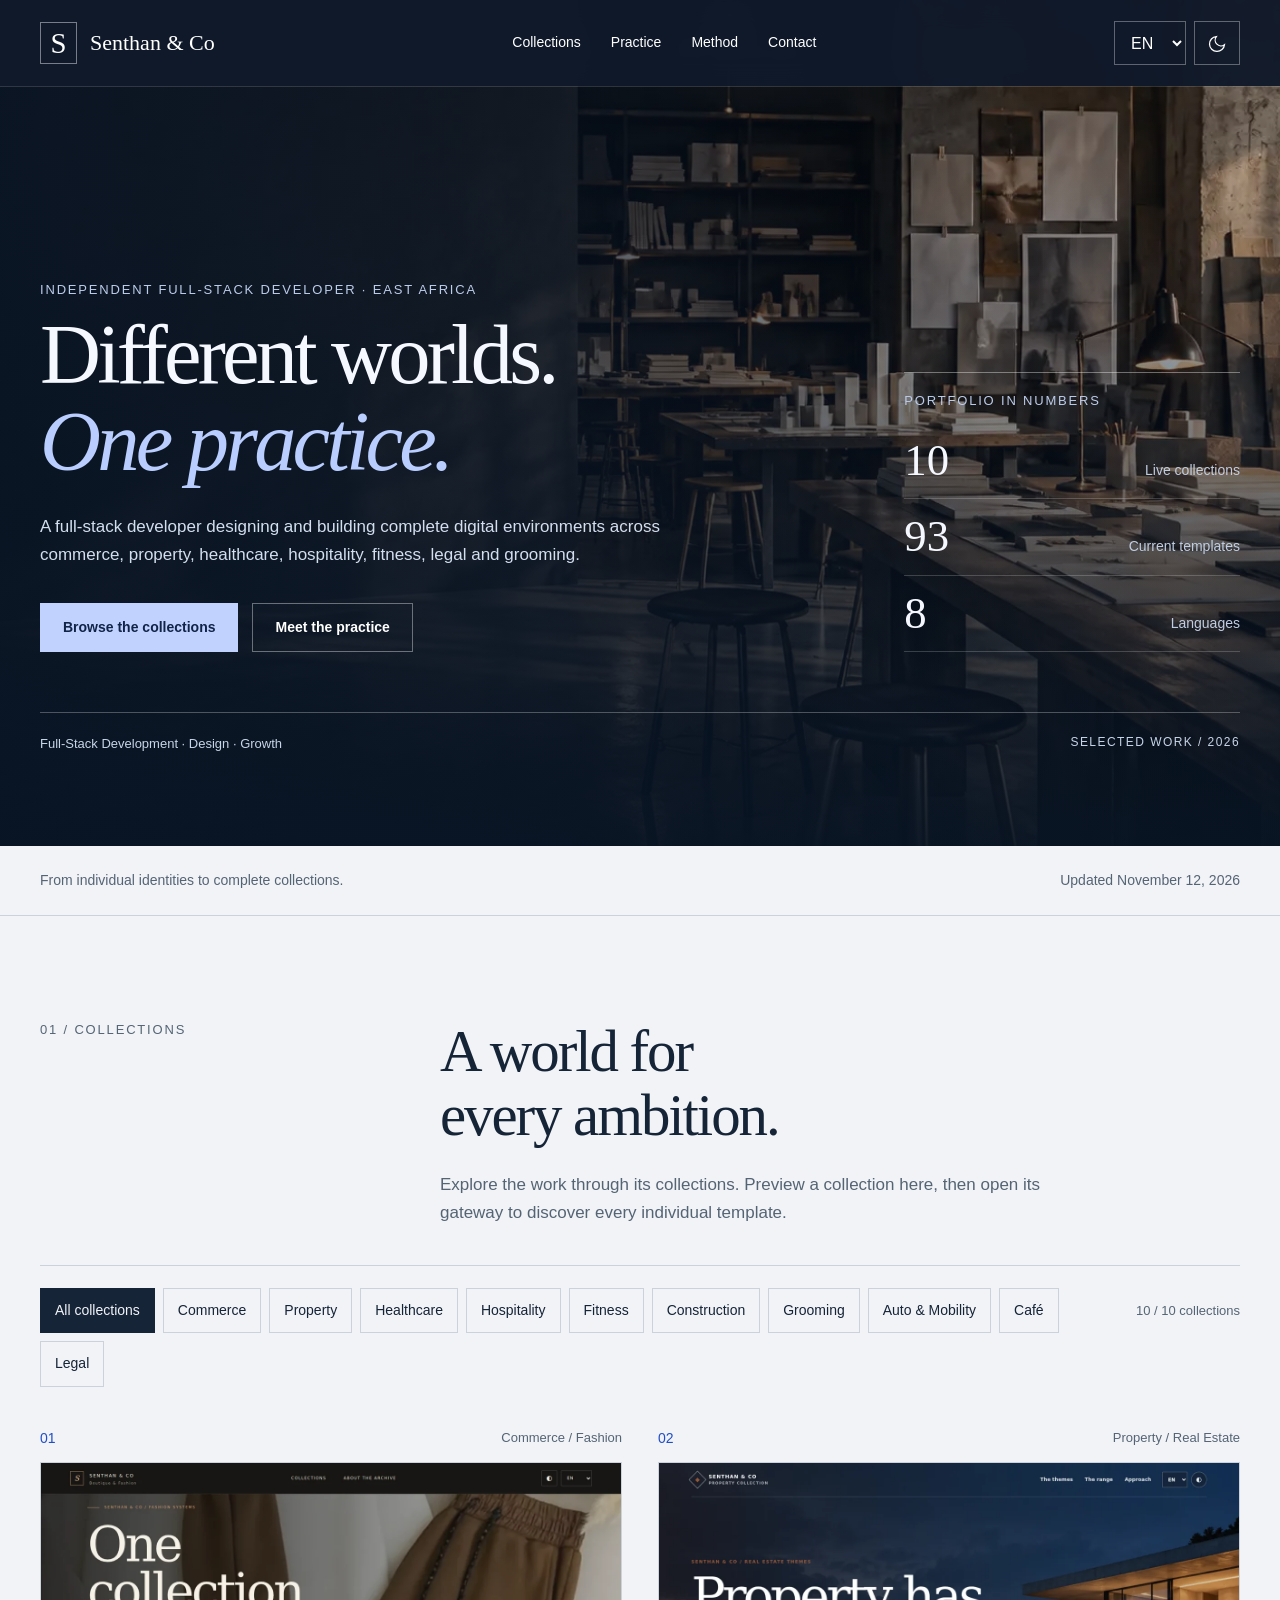
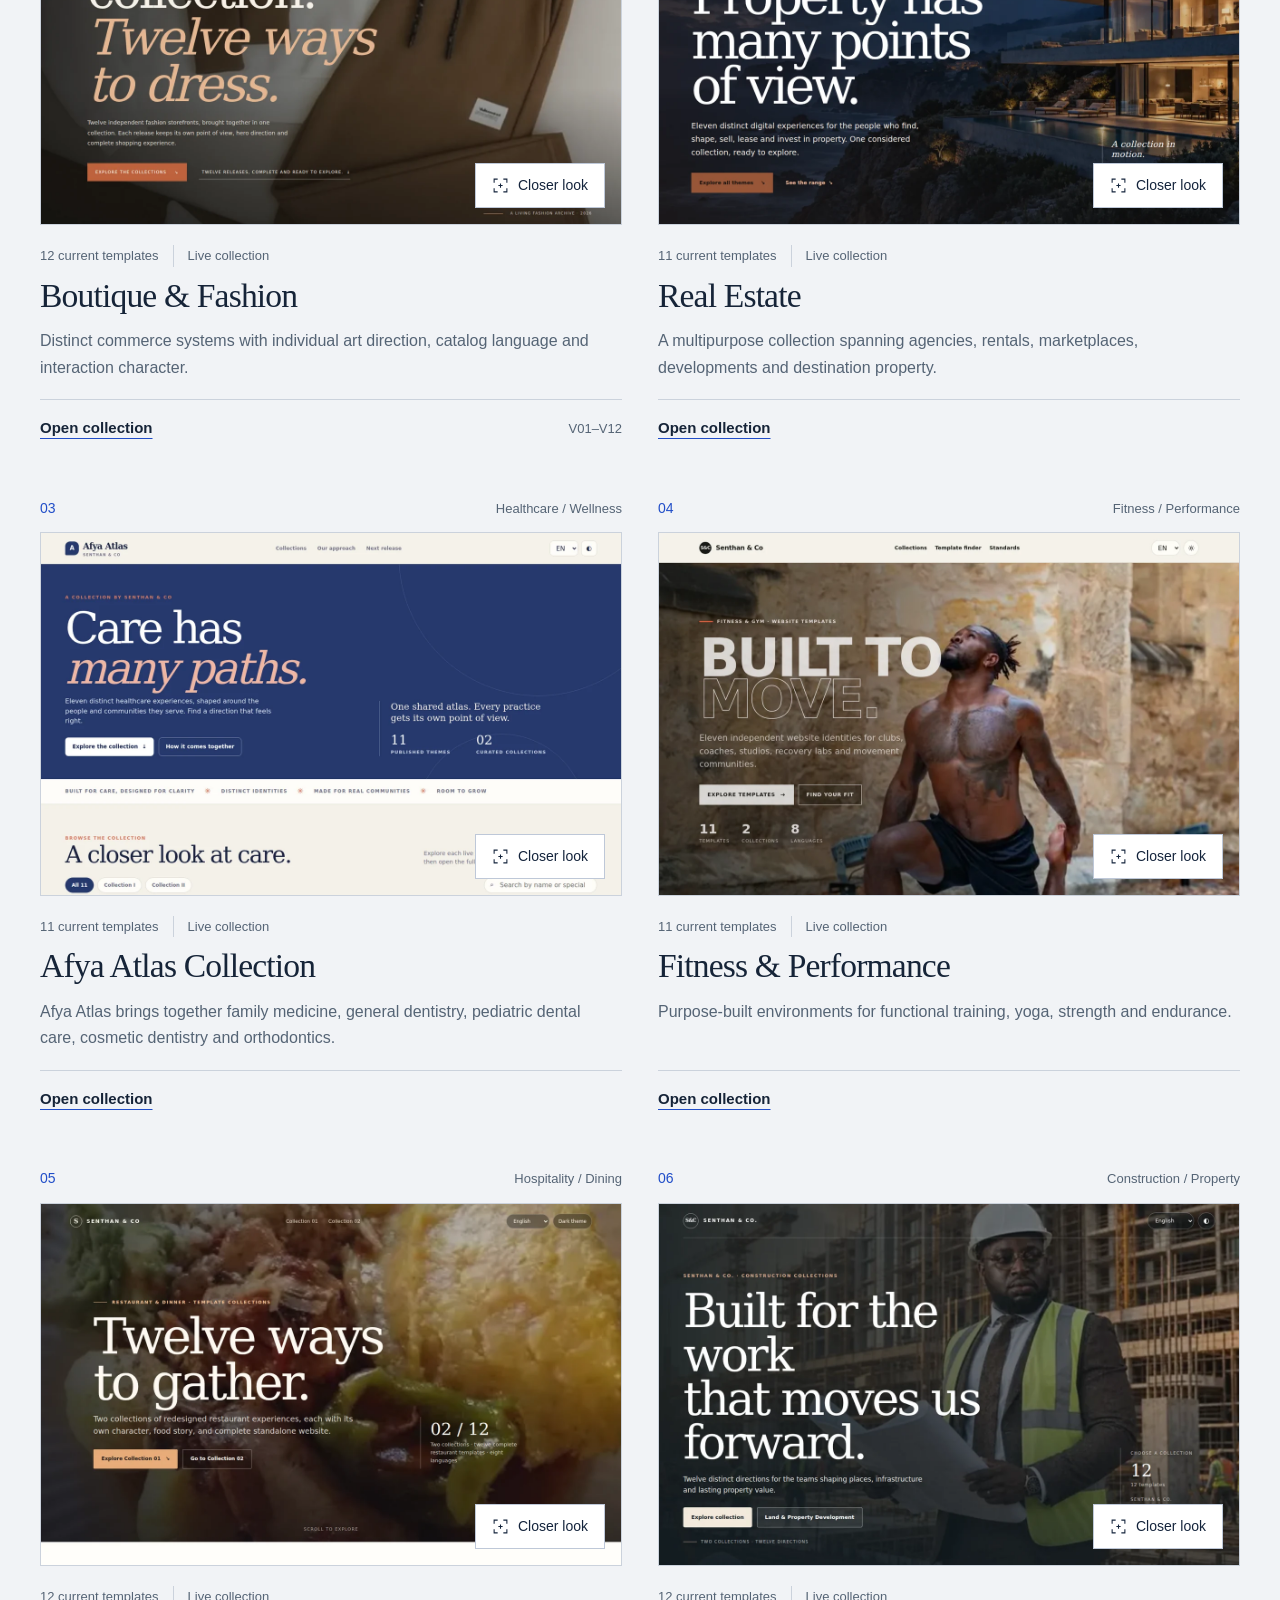
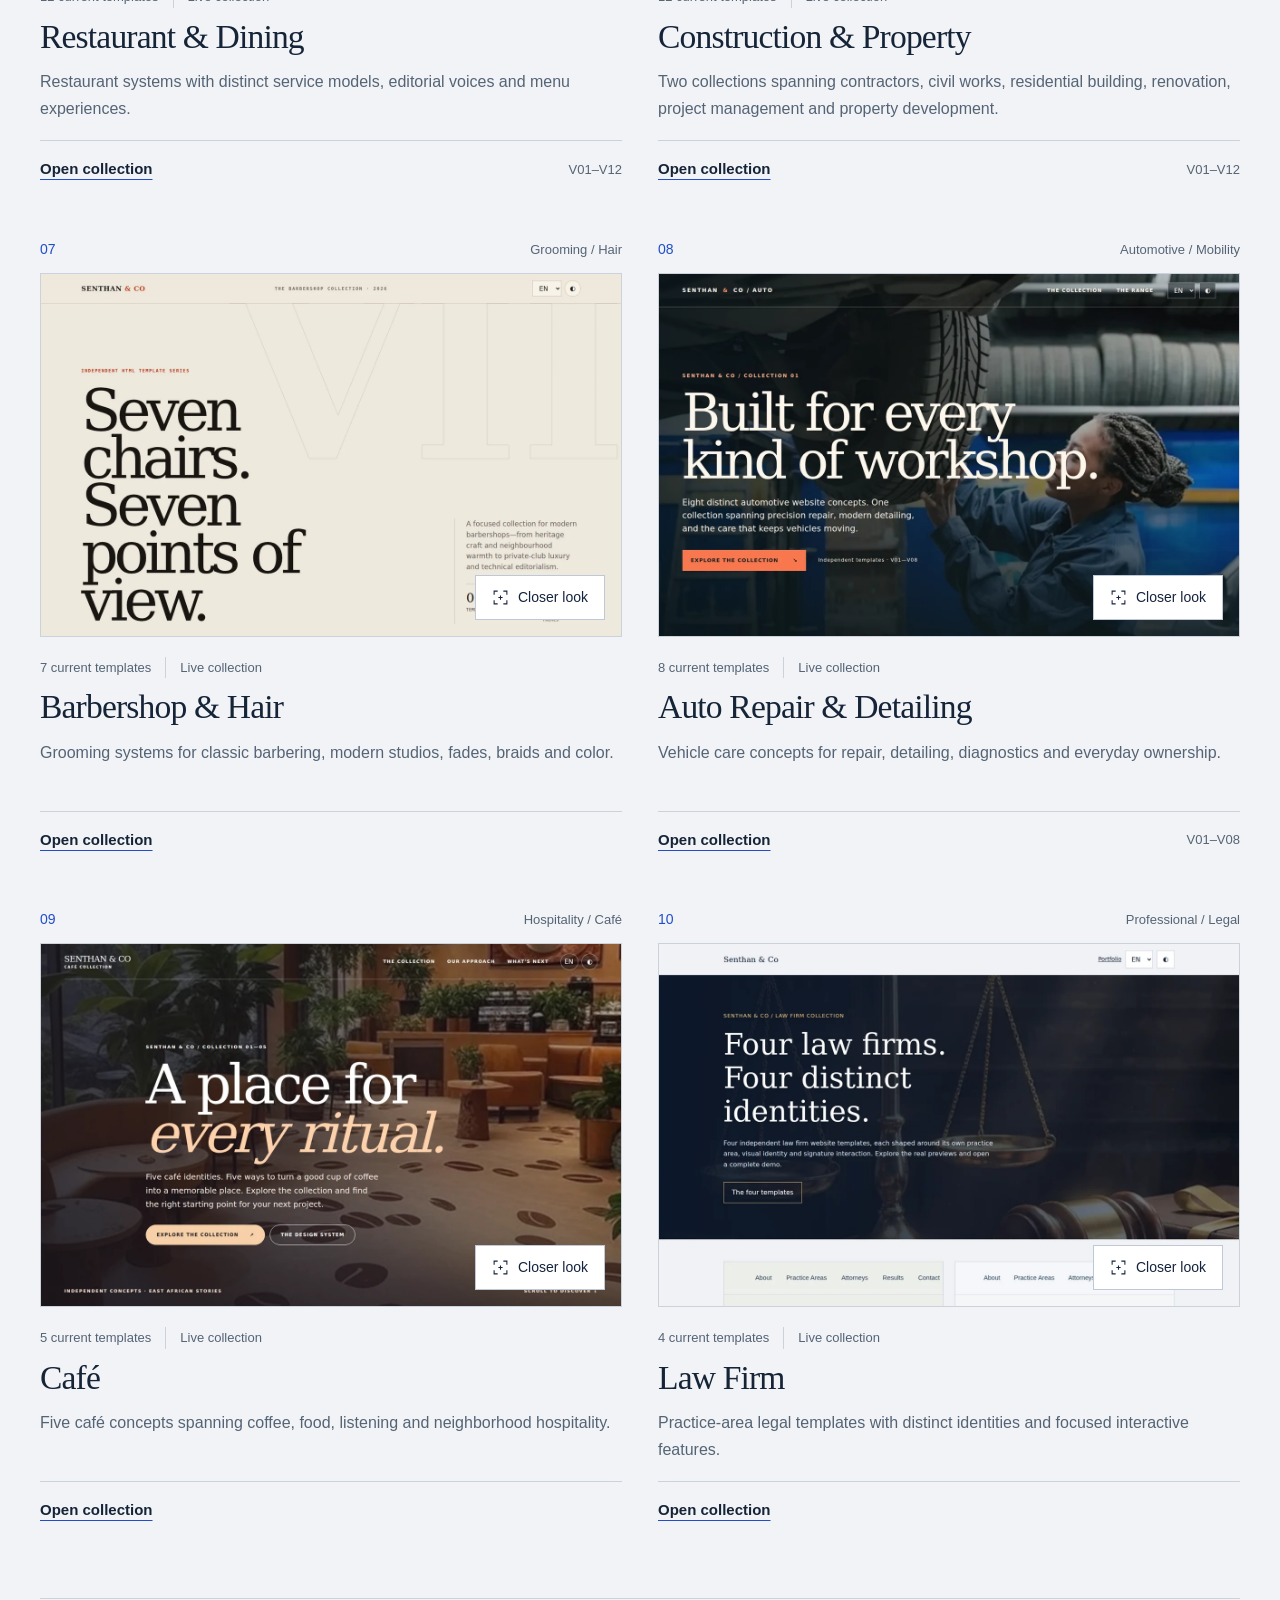
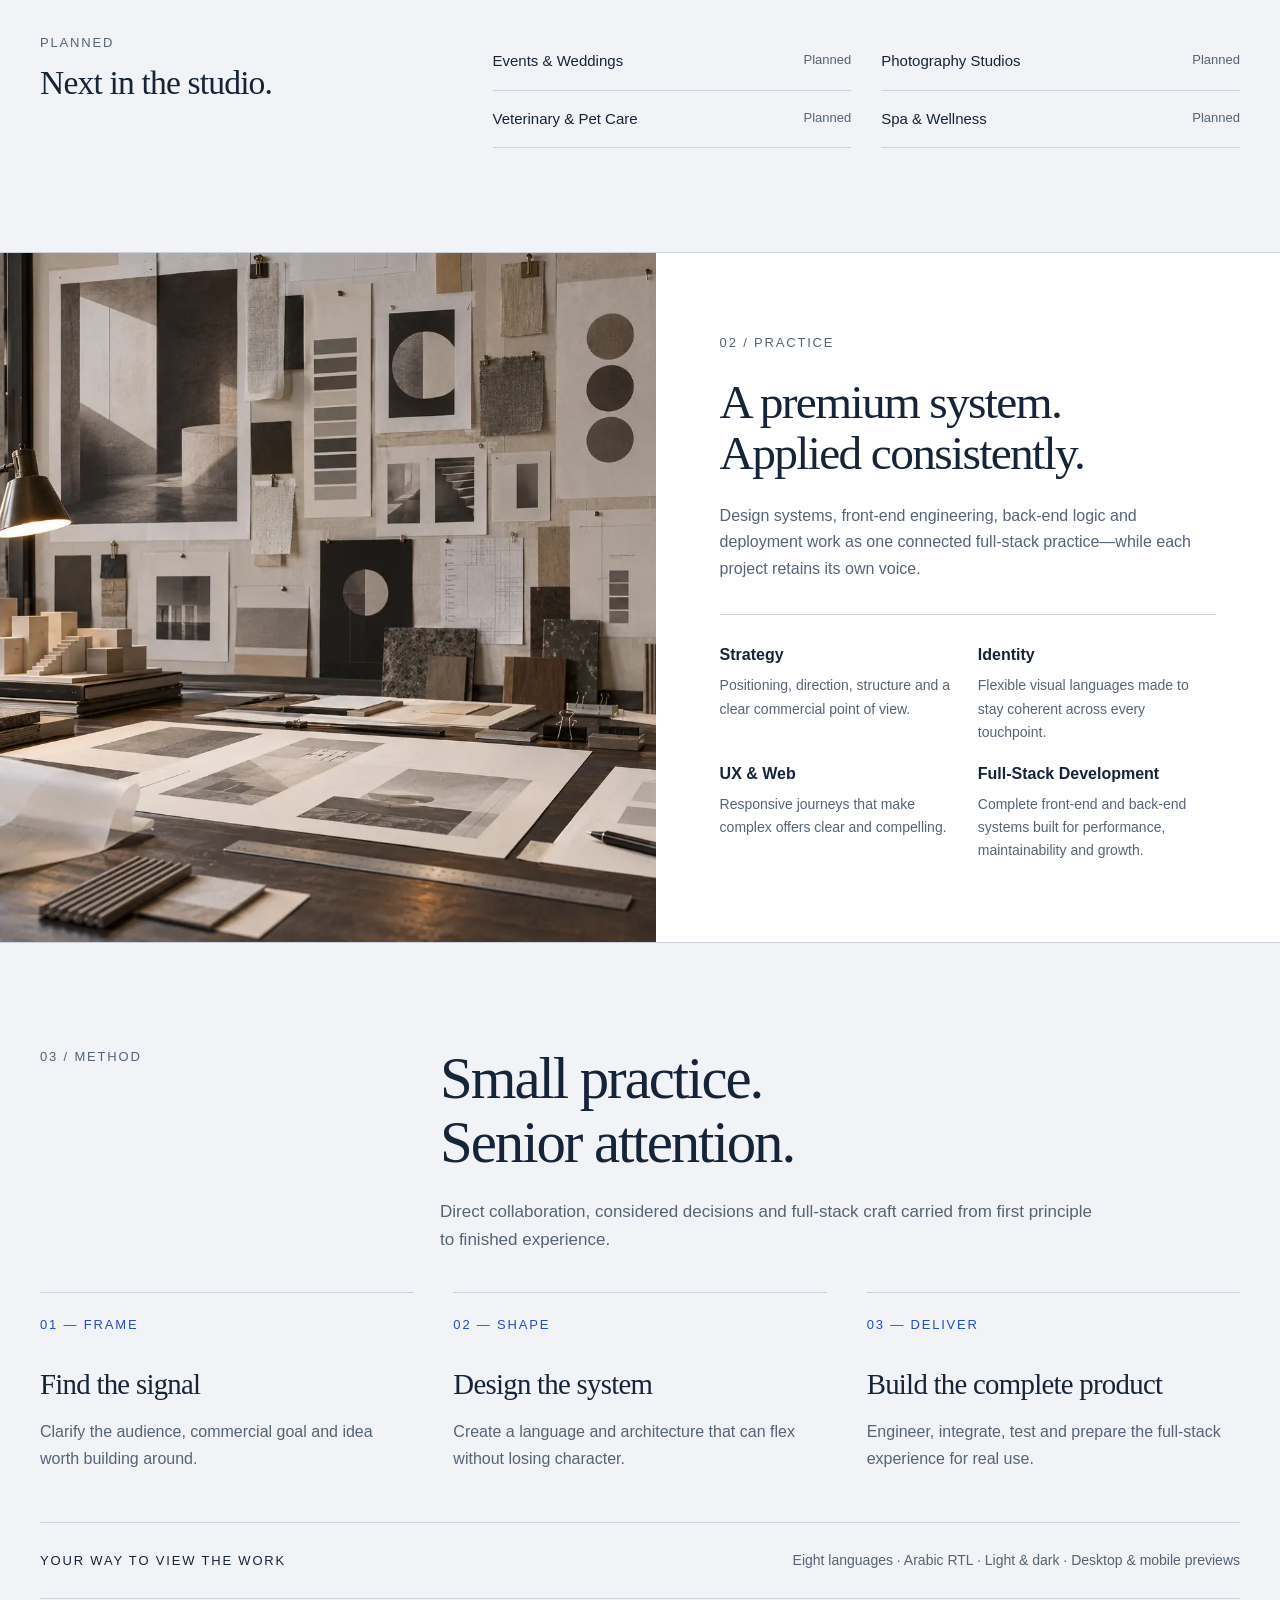
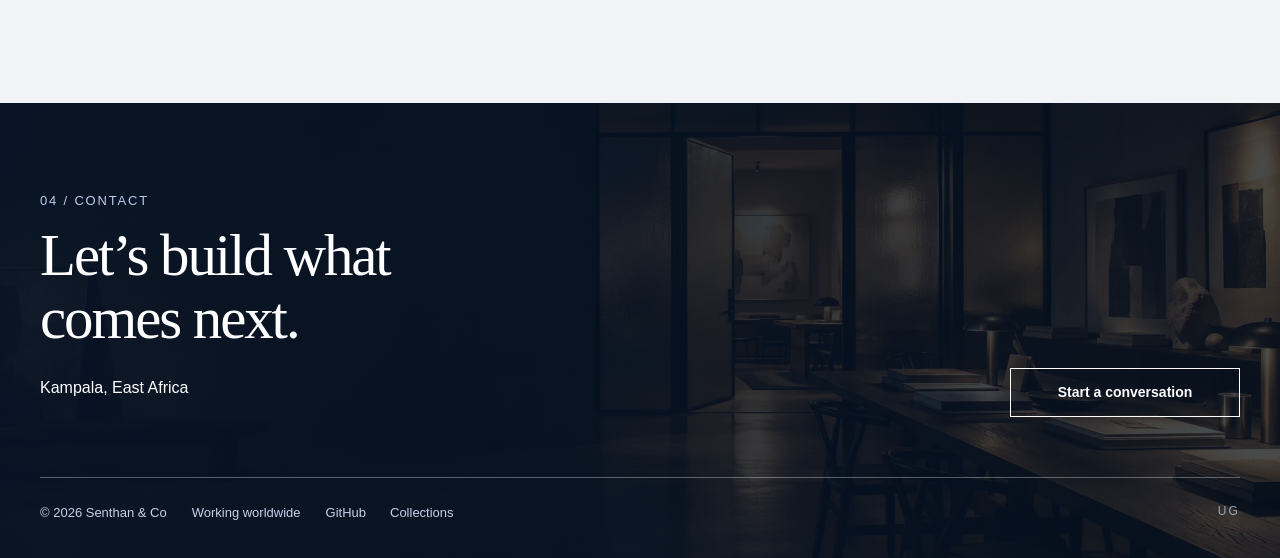
==== commit 5701fee2: "Prepare Senthan portfolio for senthan.work production release" ====
--- a/index.html
+++ b/index.html
@@ -5,12 +5,12 @@
 <meta name="color-scheme" content="light dark"><meta name="theme-color" content="#101a2b"><meta name="author" content="Senthan & Co">
 <title>Senthan & Co — Full-Stack Portfolio & Collections</title>
 <meta name="description" content="The full-stack development portfolio of Senthan & Co. Explore ten live collections and 93 current website templates across fashion, property, healthcare, fitness, dining, legal, grooming, automotive, cafés and construction.">
-<link rel="canonical" href="https://senthan-x.github.io/Senthan-portfolio/">
+<link rel="canonical" href="https://senthan.work/">
 <link rel="icon" type="image/svg+xml" href="data:image/svg+xml,%3Csvg xmlns='http://www.w3.org/2000/svg' viewBox='0 0 64 64'%3E%3Crect width='64' height='64' rx='10' fill='%23101a2b'/%3E%3Cpath d='M44 18H27a9 9 0 0 0 0 18h10a6 6 0 0 1 0 12H19' fill='none' stroke='%23b9ceff' stroke-width='6'/%3E%3C/svg%3E">
-<meta property="og:type" content="website"><meta property="og:site_name" content="Senthan & Co"><meta property="og:title" content="Senthan & Co — Full-Stack Portfolio & Collections"><meta property="og:description" content="Ten collection gateways. 93 current templates. One independent full-stack practice."><meta property="og:url" content="https://senthan-x.github.io/Senthan-portfolio/">
-<meta property="og:image" content="https://senthan-x.github.io/Senthan-portfolio/assets/tech-studio-hero-v4.webp"><meta property="og:image:alt" content="Senthan & Co digital template studio">
-<meta name="twitter:card" content="summary_large_image"><meta name="twitter:title" content="Senthan & Co — Full-Stack Portfolio & Collections"><meta name="twitter:description" content="Ten collection gateways. 93 current templates. One full-stack practice."><meta name="twitter:image" content="https://senthan-x.github.io/Senthan-portfolio/assets/tech-studio-hero-v4.webp">
-<script type="application/ld+json">{"@context":"https://schema.org","@type":"ProfessionalService","name":"Senthan & Co","url":"https://senthan-x.github.io/Senthan-portfolio/","description":"An independent full-stack development practice creating multilingual website templates and collection systems.","address":{"@type":"PostalAddress","addressLocality":"Kampala","addressCountry":"UG"},"areaServed":"Worldwide","sameAs":["https://github.com/Senthan-X"]}</script>
+<meta property="og:type" content="website"><meta property="og:site_name" content="Senthan & Co"><meta property="og:title" content="Senthan & Co — Full-Stack Portfolio & Collections"><meta property="og:description" content="Ten collection gateways. 93 current templates. One independent full-stack practice."><meta property="og:url" content="https://senthan.work/">
+<meta property="og:image" content="https://senthan.work/assets/tech-studio-hero-v4.webp"><meta property="og:image:alt" content="Senthan & Co digital template studio">
+<meta name="twitter:card" content="summary_large_image"><meta name="twitter:title" content="Senthan & Co — Full-Stack Portfolio & Collections"><meta name="twitter:description" content="Ten collection gateways. 93 current templates. One full-stack practice."><meta name="twitter:image" content="https://senthan.work/assets/tech-studio-hero-v4.webp">
+<script type="application/ld+json">{"@context":"https://schema.org","@type":"WebSite","name":"Senthan & Co","url":"https://senthan.work/","description":"An independent full-stack developer portfolio featuring multilingual website template collections.","inLanguage":["en","es","fr","de","pt","ar","zh","sw"],"sameAs":["https://github.com/Senthan-X"]}</script>
 <script>(function(){var t;try{t=localStorage.getItem('sc-theme')}catch(e){}if(t!=='light'&&t!=='dark'){try{t=matchMedia('(prefers-color-scheme:dark)').matches?'dark':'light'}catch(e){t='light'}}document.documentElement.dataset.theme=t})()</script>
 <style>:root{--bg:#f1f3f6;--panel:#fff;--ink:#162438;--muted:#556475;--line:#cbd2dc;--accent:#204dc8;--soft:#e5eaf2;--inverse:#fff;--radius:4px;color-scheme:light}
 [data-theme=dark]{--bg:#0e1622;--panel:#172231;--ink:#edf2f9;--muted:#a9b7c9;--line:#354356;--accent:#9db7ff;--soft:#202f43;--inverse:#0e1622;color-scheme:dark}
@@ -26,6 +26,8 @@
 @media(max-width:580px){.method-grid{grid-template-columns:1fr}.card-actions{flex-wrap:wrap}.release-range{white-space:normal}}
 @media(prefers-reduced-motion:reduce){html{scroll-behavior:auto}.js-motion .reveal{opacity:1;transform:none;transition:none}.card-image img,.back{transition:none}.card-image:hover img{transform:none}}
 @media print{.site-head,.controls,.filters,.preview-trigger,.back,.preview-dialog{display:none}.hero{min-height:0;background:none;color:#000;padding:30px 0}.hero:before{display:none}.hero-copy,.hero .eyebrow,.hero-index dt{color:#000}.section{padding:30px 0}.reveal,.js-motion .reveal{opacity:1;transform:none}.collection-card{break-inside:avoid}.contact{background:#fff;color:#000}.contact:before{display:none}}
+.footer-origin{margin-inline-start:auto;flex:none;font-size:.75rem;letter-spacing:.18em;opacity:.72}
+@media(max-width:580px){.footer-origin{margin-inline-start:0}.preview-details #preview-description{display:block;grid-column:1/-1;line-height:1.5}}
 </style>
 </head>
 <body>
@@ -41,7 +43,7 @@
  <aside class="hero-index" aria-label="Portfolio in numbers" data-i18n-aria="collectionIndex"><p class="eyebrow" data-i18n="collectionIndex">Portfolio in numbers</p><dl><div><dt data-i18n="collectionsLabel">Live collections</dt><dd data-stat="collections">10</dd></div><div><dt data-i18n="currentTemplates">Current templates</dt><dd data-stat="templates">93</dd></div><div><dt data-i18n="statLanguages">Languages</dt><dd data-stat="languages">8</dd></div></dl></aside></div>
  <div class="hero-bottom"><span data-i18n="brandTag">Full-Stack Development · Design · Growth</span><span class="edition" data-i18n="edition">Selected work / 2026</span></div>
 </div></section>
-<div class="intro-strip"><div class="wrap"><p data-i18n="collectionIntro">From individual identities to complete collections.</p><p><span data-i18n="updated">Updated</span> <time datetime="2026-10-05" id="updated-date">5 October 2026</time></p></div></div>
+<div class="intro-strip"><div class="wrap"><p data-i18n="collectionIntro">From individual identities to complete collections.</p><p><span data-i18n="updated">Updated</span> <time datetime="2026-11-12" id="updated-date">12 November 2026</time></p></div></div>
 <section class="section" id="work" aria-labelledby="work-title"><div class="wrap">
  <div class="section-heading reveal"><p class="eyebrow">01 / <span data-i18n="work">Collections</span></p><div><h2 id="work-title" data-i18n="catalogTitle">A world for<br>every ambition.</h2><p class="lead" data-i18n="catalogLead">Explore the work through its collections. Preview a collection here, then open its gateway to discover every individual template.</p></div></div>
  <div class="catalog-toolbar"><div class="filters" id="filters" role="group" aria-label="Filter collections" data-i18n-aria="filtersLabel"><button class="filter active" type="button" data-filter="all" data-i18n="filterAll" aria-pressed="true">All collections</button><button class="filter" type="button" data-filter="commerce" data-i18n="filterCommerce" aria-pressed="false">Commerce</button><button class="filter" type="button" data-filter="property" data-i18n="filterProperty" aria-pressed="false">Property</button><button class="filter" type="button" data-filter="health" data-i18n="filterHealth" aria-pressed="false">Healthcare</button><button class="filter" type="button" data-filter="hospitality" data-i18n="filterHospitality" aria-pressed="false">Hospitality</button><button class="filter" type="button" data-filter="fitness" data-i18n="filterFitness" aria-pressed="false">Fitness</button><button class="filter" type="button" data-filter="construction" data-i18n="filterConstruction" aria-pressed="false">Construction</button><button class="filter" type="button" data-filter="grooming" data-i18n="filterGrooming" aria-pressed="false">Grooming</button><button class="filter" type="button" data-filter="auto" data-i18n="filterAuto" aria-pressed="false">Auto &amp; Mobility</button><button class="filter" type="button" data-filter="cafe" data-i18n="filterCafe" aria-pressed="false">Café</button><button class="filter" type="button" data-filter="legal" data-i18n="filterLegal" aria-pressed="false">Legal</button></div><span class="result-count" id="sourceCount" role="status" aria-live="polite">10 collections</span></div>
@@ -67,7 +69,7 @@
  <div class="standards"><span class="eyebrow" data-i18n="displayOptions">Your way to view the work</span><p data-i18n="displaySummary">Eight languages · Arabic RTL · Light & dark · Desktop & mobile previews</p></div>
 </div></section>
 </main>
-<footer class="contact" id="contact"><div class="wrap"><div class="contact-top"><div><p class="eyebrow">04 / <span data-i18n="contact">Contact</span></p><h2 data-i18n="talk">Let’s build what<br>comes next.</h2><p data-i18n="location">Kampala, East Africa</p></div><a class="button" href="https://wa.me/256754069314?text=Hello%20Senthan%20%26%20Co%2C%20I%27d%20like%20to%20discuss%20a%20project." target="_blank" rel="noopener noreferrer" data-i18n="start">Start a conversation</a></div><div class="footer-bottom"><span>© 2026 Senthan &amp; Co</span><span data-i18n="worldwide">Working worldwide</span><div class="footer-links"><a href="https://github.com/Senthan-X/Senthan-portfolio" target="_blank" rel="noopener noreferrer">GitHub</a><a href="#work" data-i18n="work">Collections</a></div></div></div></footer>
+<footer class="contact" id="contact"><div class="wrap"><div class="contact-top"><div><p class="eyebrow">04 / <span data-i18n="contact">Contact</span></p><h2 data-i18n="talk">Let’s build what<br>comes next.</h2><p data-i18n="location">Kampala, East Africa</p></div><a class="button" href="https://wa.me/256754069314?text=Hello%20Senthan%20%26%20Co%2C%20I%27d%20like%20to%20discuss%20a%20project." target="_blank" rel="noopener noreferrer" data-i18n="start">Start a conversation</a></div><div class="footer-bottom"><span>© 2026 Senthan &amp; Co</span><span data-i18n="worldwide">Working worldwide</span><div class="footer-links"><a href="https://github.com/Senthan-X/Senthan-portfolio" target="_blank" rel="noopener noreferrer">GitHub</a><a href="#work" data-i18n="work">Collections</a></div><span class="footer-origin" aria-label="UG">UG</span></div></div></footer>
 <button class="back" id="back" type="button" aria-label="Back-to-Top Button"><svg viewBox="0 0 24 24" fill="none" stroke="currentColor" stroke-width="1.5" aria-hidden="true"><path d="m6 12 6-6 6 6M12 6v14"/></svg></button>
 <dialog class="preview-dialog" id="preview" aria-labelledby="preview-title"><div class="preview-top"><p data-i18n="previewLabel">Collection closer look</p><button class="preview-close" id="preview-close" type="button" aria-label="Close preview"><span aria-hidden="true">×</span></button></div><div class="preview-layout"><div class="preview-stage" id="preview-stage"><img id="preview-image" alt="" width="1440" height="900"></div><div class="preview-details"><p class="eyebrow" id="preview-sector"></p><h3 id="preview-title"></h3><p id="preview-description"></p><div class="preview-meta"><span id="preview-count"></span></div><span class="preview-counter" id="preview-counter"></span><div class="preview-modes" role="group" aria-label="Preview size" data-i18n-aria="previewSize"><button type="button" data-mode="desktop" aria-pressed="true" data-i18n="desktop">Desktop</button><button type="button" data-mode="mobile" aria-pressed="false" data-i18n="mobile">Mobile</button></div><p data-i18n="previewNote">A captured view of the collection. Open the collection to explore its live templates.</p><a class="button primary" id="preview-link" href="#work" target="_blank" rel="noopener noreferrer" data-i18n="openCollection">Open collection</a><div class="preview-nav"><button id="preview-prev" type="button" data-i18n="prevCollection">Previous</button><button id="preview-next" type="button" data-i18n="nextCollection">Next</button></div></div></div></dialog>
 <script>var I18N = {"en":{"work":"Collections","practice":"Practice","capabilities":"Capabilities","contact":"Contact","kicker":"Independent full-stack developer · East Africa","hero1":"Ideas into","hero2":"reality.","intro":"A full-stack developer designing and building complete digital environments across commerce, property, healthcare, hospitality, fitness, legal and grooming.","explore":"Explore the portfolio","brandTag":"Full-Stack Development · Design · Growth","workTitle":"One practice.<br>Many environments.","workLead":"Each finished collection has one clear gateway. Individual templates and live demos are organised inside their own collection.","filterAll":"All collections","filterCommerce":"Commerce","filterProperty":"Property","filterHealth":"Healthcare","filterHospitality":"Hospitality","filterFitness":"Fitness","filterLegal":"Legal","filterGrooming":"Grooming","filterAuto":"Auto & Mobility","filterCafe":"Café","filterPipeline":"In development","practiceTitle":"A premium system.<br>Applied consistently.","quote":"“Strategy first. Craft throughout. No borrowed personality.”","practiceLead":"Design systems, front-end engineering, back-end logic and deployment work as one connected full-stack practice—while each project retains its own voice.","capTitle":"Built across the<br>whole experience.","capLead":"Strategy, interface design, front-end engineering and back-end development working as one connected practice.","strategyTitle":"Strategy","strategyDesc":"Positioning, direction, structure and a clear commercial point of view.","identityTitle":"Identity","identityDesc":"Flexible visual languages made to stay coherent across every touchpoint.","uxTitle":"UX & Web","uxDesc":"Responsive journeys that make complex offers clear and compelling.","fullStackTitle":"Full-Stack Development","fullStackDesc":"Complete front-end and back-end systems built for performance, maintainability and growth.","method":"Method","methodTitle":"Small practice.<br>Senior attention.","methodLead":"Direct collaboration, considered decisions and full-stack craft carried from first principle to finished experience.","frameLabel":"01 — FRAME","frameTitle":"Find the signal","frameDesc":"Clarify the audience, commercial goal and idea worth building around.","shapeLabel":"02 — SHAPE","shapeTitle":"Design the system","shapeDesc":"Create a language and architecture that can flex without losing character.","deliverLabel":"03 — DELIVER","deliverTitle":"Build the complete product","deliverDesc":"Engineer, integrate, test and prepare the full-stack experience for real use.","languages":"Languages","industries":"Industries","collectionGateways":"Collection gateways","responsive":"Responsive","talk":"Let’s build what<br>comes next.","start":"Start a conversation","location":"Kampala, East Africa","worldwide":"Working worldwide","collectionsCount":"collections","exploreCollection":"Explore the complete collection","futureCollection":"Future collection","collectionLabel":"Collection","plannedLabel":"Planned","templatesLabel":"templates","liveLabel":"live","developmentLabel":"in development","readyLabel":"Ready","expandingLabel":"Expanding","updateQueuedLabel":"Upgrade queued","roadmapItemsLabel":"roadmap items","backTop":"Back-to-Top Button","statLanguages":"Languages","statIndustries":"Industries","statProjects":"Portfolio projects","statResponsive":"Responsive","skip":"Skip to collections","navLabel":"Main navigation","menuOpen":"Open navigation","menuClose":"Close navigation","languageLabel":"Choose language","themeLight":"Use light theme","themeDark":"Use dark theme","portfolioEyebrow":"Independent full-stack developer · East Africa","heroTitle":"Different worlds.<br><em>One practice.</em>","heroExplore":"Browse the collections","viewPractice":"Meet the practice","collectionIndex":"Portfolio in numbers","collectionsLabel":"Live collections","currentTemplates":"Current templates","edition":"Selected work / 2026","collectionIntro":"From individual identities to complete collections.","updated":"Updated","catalogTitle":"A world for<br>every ambition.","catalogLead":"Explore the work through its collections. Preview a collection here, then open its gateway to discover every individual template.","filtersLabel":"Filter collections","filterConstruction":"Construction","openCollection":"Open collection","closerLook":"Closer look","liveCollection":"Live collection","screenshotAlt":"Collection page preview","desktop":"Desktop","mobile":"Mobile","closePreview":"Close preview","previewLabel":"Collection closer look","previewSize":"Preview size","previewNote":"A captured view of the collection. Open the collection to explore its live templates.","prevCollection":"Previous","nextCollection":"Next","roadmapTitle":"Next in the studio.","practiceAlt":"A creative studio workbench","displayOptions":"Your way to view the work","displaySummary":"Eight languages · Arabic RTL · Light & dark · Desktop & mobile previews"},"fr":{"work":"Collections","practice":"Studio","capabilities":"Expertises","contact":"Contact","kicker":"Développeur full-stack indépendant · Afrique de l’Est","hero1":"Des idées","hero2":"en réalité.","intro":"Un développeur full-stack qui conçoit et réalise des environnements numériques complets pour le commerce, l’immobilier, la santé, l’hospitalité, le fitness, le juridique et le grooming.","explore":"Explorer le portfolio","brandTag":"Développement full-stack · Design · Croissance","workTitle":"Une pratique.<br>Plusieurs univers.","workLead":"Chaque collection terminée possède une passerelle claire. Les modèles et démos sont organisés dans leur propre collection.","filterAll":"Toutes les collections","filterCommerce":"Commerce","filterProperty":"Immobilier","filterHealth":"Santé","filterHospitality":"Hospitalité","filterFitness":"Fitness","filterLegal":"Juridique","filterGrooming":"Grooming","filterAuto":"Auto & Mobilité","filterCafe":"Café","filterPipeline":"En développement","practiceTitle":"Un système premium.<br>Appliqué avec cohérence.","quote":"« La stratégie d’abord. Le soin partout. Une identité propre. »","practiceLead":"Systèmes de design, ingénierie front-end, logique back-end et déploiement forment une seule pratique full-stack.","capTitle":"Conçu sur toute<br>l’expérience.","capLead":"Stratégie, interfaces, front-end et back-end réunis dans une pratique cohérente.","strategyTitle":"Stratégie","strategyDesc":"Positionnement, direction, structure et vision commerciale claire.","identityTitle":"Identité","identityDesc":"Des langages visuels flexibles et cohérents sur chaque point de contact.","uxTitle":"UX & Web","uxDesc":"Des parcours responsives qui rendent les offres complexes claires et convaincantes.","fullStackTitle":"Développement full-stack","fullStackDesc":"Des systèmes front-end et back-end complets, performants, maintenables et évolutifs.","method":"Méthode","methodTitle":"Petite pratique.<br>Attention senior.","methodLead":"Collaboration directe, décisions réfléchies et réalisation full-stack de l’idée au produit final.","frameLabel":"01 — CADRER","frameTitle":"Trouver le signal","frameDesc":"Clarifier le public, l’objectif commercial et l’idée centrale.","shapeLabel":"02 — FAÇONNER","shapeTitle":"Concevoir le système","shapeDesc":"Créer un langage et une architecture flexibles sans perdre leur caractère.","deliverLabel":"03 — LIVRER","deliverTitle":"Construire le produit complet","deliverDesc":"Développer, intégrer, tester et préparer l’expérience full-stack à l’usage réel.","languages":"Langues","industries":"Secteurs","collectionGateways":"Passerelles de collections","responsive":"Responsive","talk":"Construisons<br>la suite.","start":"Démarrer une conversation","location":"Kampala, Afrique de l’Est","worldwide":"Collaboration internationale","collectionsCount":"collections","exploreCollection":"Explorer la collection complète","futureCollection":"Collection future","collectionLabel":"Collection","plannedLabel":"Planifié","templatesLabel":"modèles","liveLabel":"en ligne","developmentLabel":"en développement","readyLabel":"Prête","expandingLabel":"En expansion","updateQueuedLabel":"Mise à niveau prévue","roadmapItemsLabel":"éléments de feuille de route","backTop":"Bouton retour en haut","statLanguages":"Langues","statIndustries":"Secteurs","statProjects":"Projets du portfolio","statResponsive":"Adaptatif","skip":"Aller aux collections","navLabel":"Navigation principale","menuOpen":"Ouvrir la navigation","menuClose":"Fermer la navigation","languageLabel":"Choisir la langue","themeLight":"Passer au thème clair","themeDark":"Passer au thème sombre","portfolioEyebrow":"Développeur full-stack indépendant · Afrique de l’Est","heroTitle":"Des univers distincts.<br><em>Une même pratique.</em>","heroExplore":"Parcourir les collections","viewPractice":"Découvrir le studio","collectionIndex":"Le portfolio en chiffres","collectionsLabel":"Collections en ligne","currentTemplates":"Modèles actuels","edition":"Projets sélectionnés / 2026","collectionIntro":"Des identités singulières aux collections complètes.","updated":"Mis à jour","catalogTitle":"Un univers pour<br>chaque ambition.","catalogLead":"Explorez les projets par collection. Consultez un aperçu ici, puis ouvrez la collection pour découvrir chaque modèle.","filtersLabel":"Filtrer les collections","filterConstruction":"Construction","openCollection":"Ouvrir la collection","closerLook":"Voir de plus près","liveCollection":"Collection en ligne","screenshotAlt":"Aperçu de la collection","desktop":"Ordinateur","mobile":"Mobile","closePreview":"Fermer l’aperçu","previewLabel":"La collection en détail","previewSize":"Format de l’aperçu","previewNote":"Une capture de la collection. Ouvrez-la pour explorer les modèles en ligne.","prevCollection":"Précédente","nextCollection":"Suivante","roadmapTitle":"La suite au studio.","practiceAlt":"Table de travail d’un studio créatif","displayOptions":"Votre façon de voir les projets","displaySummary":"Huit langues · Arabe RTL · Clair et sombre · Aperçus ordinateur et mobile"},"es":{"work":"Colecciones","practice":"Estudio","capabilities":"Capacidades","contact":"Contacto","kicker":"Desarrollador full-stack independiente · África Oriental","hero1":"Ideas hechas","hero2":"realidad.","intro":"Desarrollador full-stack que diseña y construye entornos digitales completos para comercio, propiedad, salud, hospitalidad, fitness, legal y grooming.","explore":"Explorar el portafolio","brandTag":"Desarrollo full-stack · Diseño · Crecimiento","workTitle":"Una práctica.<br>Muchos entornos.","workLead":"Cada colección terminada tiene una entrada clara. Las plantillas y demos están organizadas dentro de su propia colección.","filterAll":"Todas las colecciones","filterCommerce":"Comercio","filterProperty":"Propiedad","filterHealth":"Salud","filterHospitality":"Hospitalidad","filterFitness":"Fitness","filterLegal":"Legal","filterGrooming":"Grooming","filterAuto":"Auto y Movilidad","filterCafe":"Café","filterPipeline":"En desarrollo","practiceTitle":"Un sistema premium.<br>Aplicado con coherencia.","quote":"«Estrategia primero. Cuidado en todo. Personalidad propia.»","practiceLead":"Sistemas de diseño, ingeniería front-end, lógica back-end y despliegue funcionan como una sola práctica full-stack.","capTitle":"Construido para toda<br>la experiencia.","capLead":"Estrategia, diseño de interfaces, front-end y back-end como una práctica conectada.","strategyTitle":"Estrategia","strategyDesc":"Posicionamiento, dirección, estructura y una visión comercial clara.","identityTitle":"Identidad","identityDesc":"Lenguajes visuales flexibles y coherentes en cada punto de contacto.","uxTitle":"UX y Web","uxDesc":"Recorridos adaptables que hacen claras y atractivas las ofertas complejas.","fullStackTitle":"Desarrollo full-stack","fullStackDesc":"Sistemas completos de front-end y back-end para rendimiento, mantenimiento y crecimiento.","method":"Método","methodTitle":"Práctica pequeña.<br>Atención sénior.","methodLead":"Colaboración directa, decisiones meditadas y trabajo full-stack desde la idea hasta la experiencia final.","frameLabel":"01 — ENMARCAR","frameTitle":"Encontrar la señal","frameDesc":"Aclarar la audiencia, el objetivo comercial y la idea central.","shapeLabel":"02 — DAR FORMA","shapeTitle":"Diseñar el sistema","shapeDesc":"Crear un lenguaje y una arquitectura flexibles sin perder carácter.","deliverLabel":"03 — ENTREGAR","deliverTitle":"Construir el producto completo","deliverDesc":"Desarrollar, integrar, probar y preparar la experiencia full-stack para uso real.","languages":"Idiomas","industries":"Sectores","collectionGateways":"Entradas de colecciones","responsive":"Adaptable","talk":"Construyamos<br>lo siguiente.","start":"Iniciar una conversación","location":"Kampala, África Oriental","worldwide":"Trabajando globalmente","collectionsCount":"colecciones","exploreCollection":"Explorar la colección completa","futureCollection":"Colección futura","collectionLabel":"Colección","plannedLabel":"Planificado","templatesLabel":"plantillas","liveLabel":"en vivo","developmentLabel":"en desarrollo","readyLabel":"Lista","expandingLabel":"En expansión","updateQueuedLabel":"Actualización prevista","roadmapItemsLabel":"elementos de hoja de ruta","backTop":"Botón volver arriba","statLanguages":"Idiomas","statIndustries":"Sectores","statProjects":"Proyectos del portafolio","statResponsive":"Adaptable","skip":"Ir a las colecciones","navLabel":"Navegación principal","menuOpen":"Abrir navegación","menuClose":"Cerrar navegación","languageLabel":"Elegir idioma","themeLight":"Usar tema claro","themeDark":"Usar tema oscuro","portfolioEyebrow":"Desarrollador full-stack independiente · África Oriental","heroTitle":"Distintos mundos.<br><em>Un solo estudio.</em>","heroExplore":"Ver las colecciones","viewPractice":"Conocer el estudio","collectionIndex":"El portfolio en cifras","collectionsLabel":"Colecciones publicadas","currentTemplates":"Plantillas actuales","edition":"Selección de proyectos / 2026","collectionIntro":"De identidades propias a colecciones completas.","updated":"Actualizado","catalogTitle":"Un mundo para<br>cada ambición.","catalogLead":"Explora los proyectos por colección. Mira una vista previa aquí y abre la colección para descubrir cada plantilla.","filtersLabel":"Filtrar colecciones","filterConstruction":"Construcción","openCollection":"Abrir colección","closerLook":"Ver de cerca","liveCollection":"Colección publicada","screenshotAlt":"Vista previa de la colección","desktop":"Escritorio","mobile":"Móvil","closePreview":"Cerrar vista previa","previewLabel":"Colección de cerca","previewSize":"Tamaño de vista previa","previewNote":"Una captura de la colección. Ábrela para explorar las plantillas en vivo.","prevCollection":"Anterior","nextCollection":"Siguiente","roadmapTitle":"Lo próximo en el estudio.","practiceAlt":"Mesa de trabajo de un estudio creativo","displayOptions":"Tu forma de ver los proyectos","displaySummary":"Ocho idiomas · Árabe RTL · Claro y oscuro · Vistas de escritorio y móvil"},"de":{"work":"Kollektionen","practice":"Studio","capabilities":"Kompetenzen","contact":"Kontakt","kicker":"Unabhängiger Full-Stack-Entwickler · Ostafrika","hero1":"Ideen werden","hero2":"Wirklichkeit.","intro":"Full-Stack-Entwickler für komplette digitale Umgebungen in Handel, Immobilien, Gesundheit, Gastgewerbe, Fitness, Recht und Pflege.","explore":"Portfolio entdecken","brandTag":"Full-Stack-Entwicklung · Design · Wachstum","workTitle":"Eine Praxis.<br>Viele Welten.","workLead":"Jede fertige Sammlung hat einen klaren Einstieg. Vorlagen und Live-Demos sind in ihrer eigenen Sammlung organisiert.","filterAll":"Alle Sammlungen","filterCommerce":"Handel","filterProperty":"Immobilien","filterHealth":"Gesundheit","filterHospitality":"Gastgewerbe","filterFitness":"Fitness","filterLegal":"Recht","filterGrooming":"Pflege","filterAuto":"Auto & Mobilität","filterCafe":"Café","filterPipeline":"In Entwicklung","practiceTitle":"Ein Premium-System.<br>Konsequent angewandt.","quote":"„Strategie zuerst. Sorgfalt überall. Eigene Persönlichkeit.“","practiceLead":"Designsysteme, Front-End, Back-End-Logik und Bereitstellung bilden eine verbundene Full-Stack-Praxis.","capTitle":"Für das gesamte<br>Erlebnis gebaut.","capLead":"Strategie, Interface-Design, Front-End und Back-End als verbundene Praxis.","strategyTitle":"Strategie","strategyDesc":"Positionierung, Richtung, Struktur und eine klare geschäftliche Perspektive.","identityTitle":"Identität","identityDesc":"Flexible visuelle Sprachen, die über alle Berührungspunkte kohärent bleiben.","uxTitle":"UX & Web","uxDesc":"Responsive Abläufe, die komplexe Angebote klar und überzeugend machen.","fullStackTitle":"Full-Stack-Entwicklung","fullStackDesc":"Komplette Front-End- und Back-End-Systeme für Leistung, Wartbarkeit und Wachstum.","method":"Methode","methodTitle":"Kleine Praxis.<br>Senior-Betreuung.","methodLead":"Direkte Zusammenarbeit, bewusste Entscheidungen und Full-Stack-Handwerk von der Idee bis zum fertigen Erlebnis.","frameLabel":"01 — RAHMEN","frameTitle":"Das Signal finden","frameDesc":"Zielgruppe, Geschäftsziel und zentrale Idee klären.","shapeLabel":"02 — FORMEN","shapeTitle":"Das System entwerfen","shapeDesc":"Sprache und Architektur schaffen, die flexibel bleiben und Charakter bewahren.","deliverLabel":"03 — LIEFERN","deliverTitle":"Das vollständige Produkt bauen","deliverDesc":"Entwickeln, integrieren, testen und für den echten Einsatz vorbereiten.","languages":"Sprachen","industries":"Branchen","collectionGateways":"Sammlungszugänge","responsive":"Responsiv","talk":"Bauen wir,<br>was folgt.","start":"Gespräch beginnen","location":"Kampala, Ostafrika","worldwide":"Weltweit tätig","collectionsCount":"Sammlungen","exploreCollection":"Vollständige Sammlung öffnen","futureCollection":"Zukünftige Sammlung","collectionLabel":"Sammlung","plannedLabel":"Geplant","templatesLabel":"Vorlagen","liveLabel":"live","developmentLabel":"in Entwicklung","readyLabel":"Bereit","expandingLabel":"Im Ausbau","updateQueuedLabel":"Upgrade geplant","roadmapItemsLabel":"Roadmap-Punkte","backTop":"Nach-oben-Schaltfläche","statLanguages":"Sprachen","statIndustries":"Branchen","statProjects":"Portfolio-Projekte","statResponsive":"Responsiv","skip":"Zu den Kollektionen","navLabel":"Hauptnavigation","menuOpen":"Navigation öffnen","menuClose":"Navigation schließen","languageLabel":"Sprache wählen","themeLight":"Helles Design verwenden","themeDark":"Dunkles Design verwenden","portfolioEyebrow":"Unabhängiger Full-Stack-Entwickler · Ostafrika","heroTitle":"Verschiedene Welten.<br><em>Eine Praxis.</em>","heroExplore":"Kollektionen ansehen","viewPractice":"Die Praxis kennenlernen","collectionIndex":"Portfolio in Zahlen","collectionsLabel":"Live-Kollektionen","currentTemplates":"Aktuelle Vorlagen","edition":"Ausgewählte Arbeiten / 2026","collectionIntro":"Von eigenen Identitäten zu vollständigen Kollektionen.","updated":"Aktualisiert","catalogTitle":"Eine Welt für<br>jede Ambition.","catalogLead":"Entdecken Sie die Arbeiten nach Kollektion. Sehen Sie hier eine Vorschau und öffnen Sie die Kollektion für jede einzelne Vorlage.","filtersLabel":"Kollektionen filtern","filterConstruction":"Bau","openCollection":"Kollektion öffnen","closerLook":"Näher ansehen","liveCollection":"Live-Kollektion","screenshotAlt":"Vorschau der Kollektionsseite","desktop":"Desktop","mobile":"Mobil","closePreview":"Vorschau schließen","previewLabel":"Die Kollektion im Detail","previewSize":"Vorschauformat","previewNote":"Eine Aufnahme der Kollektion. Öffnen Sie sie, um die Live-Vorlagen zu entdecken.","prevCollection":"Zurück","nextCollection":"Weiter","roadmapTitle":"Als Nächstes im Studio.","practiceAlt":"Arbeitstisch in einem Kreativstudio","displayOptions":"So betrachten Sie die Arbeiten","displaySummary":"Acht Sprachen · Arabisch RTL · Hell und dunkel · Desktop- und Mobilvorschau"},"pt":{"work":"Coleções","practice":"Estúdio","capabilities":"Capacidades","contact":"Contato","kicker":"Desenvolvedor full-stack independente · África Oriental","hero1":"Ideias em","hero2":"realidade.","intro":"Desenvolvedor full-stack que projeta e constrói ambientes digitais completos para comércio, imóveis, saúde, hospitalidade, fitness, jurídico e cuidados pessoais.","explore":"Explorar o portfólio","brandTag":"Desenvolvimento full-stack · Design · Crescimento","workTitle":"Uma prática.<br>Muitos ambientes.","workLead":"Cada coleção concluída tem uma entrada clara. Modelos e demos estão organizados dentro de sua própria coleção.","filterAll":"Todas as coleções","filterCommerce":"Comércio","filterProperty":"Imóveis","filterHealth":"Saúde","filterHospitality":"Hospitalidade","filterFitness":"Fitness","filterLegal":"Jurídico","filterGrooming":"Cuidados","filterAuto":"Automóveis e Mobilidade","filterCafe":"Café","filterPipeline":"Em desenvolvimento","practiceTitle":"Um sistema premium.<br>Aplicado com consistência.","quote":"“Estratégia primeiro. Cuidado em tudo. Personalidade própria.”","practiceLead":"Sistemas de design, engenharia front-end, lógica back-end e implantação funcionam como uma prática full-stack conectada.","capTitle":"Criado para toda<br>a experiência.","capLead":"Estratégia, interfaces, front-end e back-end trabalhando como uma prática integrada.","strategyTitle":"Estratégia","strategyDesc":"Posicionamento, direção, estrutura e uma visão comercial clara.","identityTitle":"Identidade","identityDesc":"Linguagens visuais flexíveis e coerentes em cada ponto de contato.","uxTitle":"UX e Web","uxDesc":"Jornadas responsivas que tornam ofertas complexas claras e atraentes.","fullStackTitle":"Desenvolvimento full-stack","fullStackDesc":"Sistemas completos de front-end e back-end para desempenho, manutenção e crescimento.","method":"Método","methodTitle":"Prática pequena.<br>Atenção sênior.","methodLead":"Colaboração direta, decisões cuidadosas e trabalho full-stack da ideia à experiência final.","frameLabel":"01 — DEFINIR","frameTitle":"Encontrar o sinal","frameDesc":"Clarificar o público, o objetivo comercial e a ideia central.","shapeLabel":"02 — MODELAR","shapeTitle":"Projetar o sistema","shapeDesc":"Criar uma linguagem e arquitetura flexíveis sem perder caráter.","deliverLabel":"03 — ENTREGAR","deliverTitle":"Construir o produto completo","deliverDesc":"Desenvolver, integrar, testar e preparar a experiência full-stack para uso real.","languages":"Idiomas","industries":"Setores","collectionGateways":"Entradas de coleções","responsive":"Responsivo","talk":"Vamos construir<br>o próximo.","start":"Iniciar uma conversa","location":"Kampala, África Oriental","worldwide":"Trabalhando mundialmente","collectionsCount":"coleções","exploreCollection":"Explorar a coleção completa","futureCollection":"Coleção futura","collectionLabel":"Coleção","plannedLabel":"Planejado","templatesLabel":"modelos","liveLabel":"ao vivo","developmentLabel":"em desenvolvimento","readyLabel":"Pronta","expandingLabel":"Em expansão","updateQueuedLabel":"Atualização planejada","roadmapItemsLabel":"itens do roteiro","backTop":"Botão voltar ao topo","statLanguages":"Idiomas","statIndustries":"Setores","statProjects":"Projetos do portfólio","statResponsive":"Responsivo","skip":"Ir para as coleções","navLabel":"Navegação principal","menuOpen":"Abrir navegação","menuClose":"Fechar navegação","languageLabel":"Escolher idioma","themeLight":"Usar tema claro","themeDark":"Usar tema escuro","portfolioEyebrow":"Desenvolvedor full-stack independente · África Oriental","heroTitle":"Mundos distintos.<br><em>Uma só prática.</em>","heroExplore":"Explorar as coleções","viewPractice":"Conhecer o estúdio","collectionIndex":"O portfólio em números","collectionsLabel":"Coleções publicadas","currentTemplates":"Modelos atuais","edition":"Trabalhos selecionados / 2026","collectionIntro":"De identidades próprias a coleções completas.","updated":"Atualizado","catalogTitle":"Um mundo para<br>cada ambição.","catalogLead":"Explore os projetos por coleção. Veja uma prévia aqui e abra a coleção para descobrir cada modelo.","filtersLabel":"Filtrar coleções","filterConstruction":"Construção","openCollection":"Abrir coleção","closerLook":"Ver de perto","liveCollection":"Coleção publicada","screenshotAlt":"Prévia da página da coleção","desktop":"Computador","mobile":"Celular","closePreview":"Fechar prévia","previewLabel":"A coleção de perto","previewSize":"Formato da prévia","previewNote":"Uma captura da coleção. Abra-a para explorar os modelos publicados.","prevCollection":"Anterior","nextCollection":"Seguinte","roadmapTitle":"O próximo no estúdio.","practiceAlt":"Mesa de trabalho de um estúdio criativo","displayOptions":"Sua forma de ver os projetos","displaySummary":"Oito idiomas · Árabe RTL · Claro e escuro · Prévias de computador e celular"},"sw":{"work":"Mikusanyiko","practice":"Studio","capabilities":"Uwezo","contact":"Mawasiliano","kicker":"Msanidi wa full-stack huru · Afrika Mashariki","hero1":"Mawazo kuwa","hero2":"uhalisia.","intro":"Msanidi wa full-stack anayebuni na kujenga mazingira kamili ya kidijitali kwa biashara, mali, afya, ukarimu, mazoezi, sheria na urembo.","explore":"Gundua portfolio","brandTag":"Uundaji wa full-stack · Ubunifu · Ukuaji","workTitle":"Studio moja.<br>Mazingira mengi.","workLead":"Kila mkusanyiko uliokamilika una lango wazi. Violezo na maonyesho ya moja kwa moja yamepangwa ndani ya mkusanyiko wake.","filterAll":"Mikusanyiko yote","filterCommerce":"Biashara","filterProperty":"Mali","filterHealth":"Afya","filterHospitality":"Ukarimu","filterFitness":"Mazoezi","filterLegal":"Sheria","filterGrooming":"Urembo","filterAuto":"Magari na Usafiri","filterCafe":"Kahawa","filterPipeline":"Inaendelezwa","practiceTitle":"Mfumo wa kiwango cha juu.<br>Ukitumika kwa uthabiti.","quote":"“Mkakati kwanza. Ufundi kila hatua. Utambulisho wa kipekee.”","practiceLead":"Mifumo ya ubunifu, front-end, mantiki ya back-end na uchapishaji hufanya kazi kama studio moja ya full-stack.","capTitle":"Imejengwa kwa<br>uzoefu mzima.","capLead":"Mkakati, ubunifu wa kiolesura, front-end na back-end kama studio moja iliyounganishwa.","strategyTitle":"Mkakati","strategyDesc":"Nafasi, mwelekeo, muundo na mtazamo wazi wa kibiashara.","identityTitle":"Utambulisho","identityDesc":"Lugha za kuona zinazobadilika na kubaki thabiti kila mahali.","uxTitle":"UX na Wavuti","uxDesc":"Safari zinazojibu vifaa na kufanya huduma tata ziwe wazi na kuvutia.","fullStackTitle":"Uundaji wa full-stack","fullStackDesc":"Mifumo kamili ya front-end na back-end kwa kasi, matengenezo na ukuaji.","method":"Mbinu","methodTitle":"Studio ndogo.<br>Uangalizi wa kitaalamu.","methodLead":"Ushirikiano wa moja kwa moja, maamuzi makini na uundaji wa full-stack kutoka wazo hadi matumizi halisi.","frameLabel":"01 — WEKA MSINGI","frameTitle":"Pata kiini","frameDesc":"Fafanua hadhira, lengo la biashara na wazo kuu.","shapeLabel":"02 — UNDA","shapeTitle":"Buni mfumo","shapeDesc":"Unda lugha na usanifu unaoweza kubadilika bila kupoteza tabia.","deliverLabel":"03 — WASILISHA","deliverTitle":"Jenga bidhaa kamili","deliverDesc":"Jenga, unganisha, jaribu na tayarisha uzoefu wa full-stack kwa matumizi halisi.","languages":"Lugha","industries":"Sekta","collectionGateways":"Milango ya mikusanyiko","responsive":"Inajibu vifaa","talk":"Tujenge<br>kinachofuata.","start":"Anzisha mazungumzo","location":"Kampala, Afrika Mashariki","worldwide":"Tunafanya kazi duniani kote","collectionsCount":"mikusanyiko","exploreCollection":"Gundua mkusanyiko kamili","futureCollection":"Mkusanyiko wa baadaye","collectionLabel":"Mkusanyiko","plannedLabel":"Imepangwa","templatesLabel":"violezo","liveLabel":"hai","developmentLabel":"vinaendelezwa","readyLabel":"Tayari","expandingLabel":"Unapanuliwa","updateQueuedLabel":"Uboreshaji umepangwa","roadmapItemsLabel":"vipengele vya mpango","backTop":"Kitufe cha kurudi juu","statLanguages":"Lugha","statIndustries":"Sekta","statProjects":"Miradi ya portfolio","statResponsive":"Inayojibadilisha","skip":"Ruka hadi mikusanyiko","navLabel":"Urambazaji mkuu","menuOpen":"Fungua urambazaji","menuClose":"Funga urambazaji","languageLabel":"Chagua lugha","themeLight":"Tumia mwonekano mwepesi","themeDark":"Tumia mwonekano wa giza","portfolioEyebrow":"Msanidi wa full-stack huru · Afrika Mashariki","heroTitle":"Ulimwengu tofauti.<br><em>Studio moja.</em>","heroExplore":"Tazama mikusanyiko","viewPractice":"Fahamu studio","collectionIndex":"Portfolio kwa takwimu","collectionsLabel":"Mikusanyiko iliyochapishwa","currentTemplates":"Violezo vya sasa","edition":"Kazi zilizochaguliwa / 2026","collectionIntro":"Kutoka utambulisho wa kipekee hadi mikusanyiko kamili.","updated":"Imesasishwa","catalogTitle":"Ulimwengu kwa<br>kila ndoto.","catalogLead":"Chunguza kazi kupitia mikusanyiko. Angalia mwonekano hapa, kisha fungua mkusanyiko ili kuona kila kiolezo.","filtersLabel":"Chuja mikusanyiko","filterConstruction":"Ujenzi","openCollection":"Fungua mkusanyiko","closerLook":"Angalia kwa karibu","liveCollection":"Mkusanyiko uliochapishwa","screenshotAlt":"Mwonekano wa ukurasa wa mkusanyiko","desktop":"Kompyuta","mobile":"Simu","closePreview":"Funga mwonekano","previewLabel":"Mkusanyiko kwa karibu","previewSize":"Ukubwa wa mwonekano","previewNote":"Picha ya mkusanyiko. Ufungue ili kuchunguza violezo vilivyochapishwa.","prevCollection":"Uliopita","nextCollection":"Unaofuata","roadmapTitle":"Kinachofuata katika studio.","practiceAlt":"Meza ya kazi katika studio ya ubunifu","displayOptions":"Namna yako ya kuona kazi","displaySummary":"Lugha nane · Kiarabu RTL · Mwepesi na giza · Mionekano ya kompyuta na simu"},"ar":{"work":"المجموعات","practice":"الاستوديو","capabilities":"القدرات","contact":"تواصل","kicker":"مطوّر متكامل مستقل · شرق أفريقيا","hero1":"نحوّل الأفكار","hero2":"إلى واقع.","intro":"مطوّر متكامل يصمم ويبني تجارب رقمية كاملة للتجارة والعقارات والصحة والضيافة واللياقة والقانون والعناية الشخصية.","explore":"استكشف الأعمال","brandTag":"تطوير متكامل · تصميم · نمو","workTitle":"ممارسة واحدة.<br>عوالم متعددة.","workLead":"لكل مجموعة مكتملة بوابة واضحة، وتُنظم القوالب والعروض الحية داخل مجموعاتها.","filterAll":"كل المجموعات","filterCommerce":"التجارة","filterProperty":"العقارات","filterHealth":"الصحة","filterHospitality":"الضيافة","filterFitness":"اللياقة","filterLegal":"القانون","filterGrooming":"العناية","filterAuto":"السيارات والتنقل","filterCafe":"المقاهي","filterPipeline":"قيد التطوير","practiceTitle":"نظام متميز.<br>يُطبّق باتساق.","quote":"«الاستراتيجية أولاً، والحرفية في كل خطوة، وهوية أصيلة.»","practiceLead":"تعمل أنظمة التصميم وهندسة الواجهة والمنطق الخلفي والنشر كممارسة متكاملة واحدة.","capTitle":"نبني التجربة<br>كاملة.","capLead":"الاستراتيجية وتصميم الواجهات وتطوير الواجهة والخلفية ضمن ممارسة مترابطة.","strategyTitle":"الاستراتيجية","strategyDesc":"تموضع واتجاه وهيكل ورؤية تجارية واضحة.","identityTitle":"الهوية","identityDesc":"لغات بصرية مرنة تحافظ على الاتساق في كل نقطة تواصل.","uxTitle":"تجربة المستخدم والويب","uxDesc":"رحلات متجاوبة تجعل العروض المعقدة واضحة وجذابة.","fullStackTitle":"التطوير المتكامل","fullStackDesc":"أنظمة واجهة وخلفية كاملة للأداء وسهولة الصيانة والنمو.","method":"المنهج","methodTitle":"ممارسة صغيرة.<br>اهتمام خبير.","methodLead":"تعاون مباشر وقرارات مدروسة وحرفية متكاملة من الفكرة إلى التجربة النهائية.","frameLabel":"01 — التأطير","frameTitle":"اكتشاف الإشارة","frameDesc":"توضيح الجمهور والهدف التجاري والفكرة الأساسية.","shapeLabel":"02 — التشكيل","shapeTitle":"تصميم النظام","shapeDesc":"إنشاء لغة وبنية مرنتين دون فقدان الشخصية.","deliverLabel":"03 — التسليم","deliverTitle":"بناء المنتج الكامل","deliverDesc":"الهندسة والتكامل والاختبار وإعداد التجربة المتكاملة للاستخدام الحقيقي.","languages":"اللغات","industries":"القطاعات","collectionGateways":"بوابات المجموعات","responsive":"متجاوب","talk":"لنبنِ ما<br>يأتي بعد ذلك.","start":"ابدأ محادثة","location":"كمبالا، شرق أفريقيا","worldwide":"نعمل حول العالم","collectionsCount":"مجموعات","exploreCollection":"استكشف المجموعة الكاملة","futureCollection":"مجموعة مستقبلية","collectionLabel":"مجموعة","plannedLabel":"مخطط","templatesLabel":"قوالب","liveLabel":"منشور","developmentLabel":"قيد التطوير","readyLabel":"جاهزة","expandingLabel":"قيد التوسّع","updateQueuedLabel":"ترقية مخططة","roadmapItemsLabel":"عناصر خارطة الطريق","backTop":"زر العودة إلى الأعلى","statLanguages":"اللغات","statIndustries":"القطاعات","statProjects":"مشاريع معرض الأعمال","statResponsive":"متجاوب","skip":"انتقل إلى المجموعات","navLabel":"التنقل الرئيسي","menuOpen":"افتح التنقل","menuClose":"أغلق التنقل","languageLabel":"اختر اللغة","themeLight":"استخدم المظهر الفاتح","themeDark":"استخدم المظهر الداكن","portfolioEyebrow":"مطور مستقل متكامل · شرق أفريقيا","heroTitle":"عوالم متنوعة.<br><em>رؤية واحدة.</em>","heroExplore":"تصفح المجموعات","viewPractice":"تعرف على الاستوديو","collectionIndex":"ملف الأعمال بالأرقام","collectionsLabel":"مجموعات منشورة","currentTemplates":"قوالب حالية","edition":"أعمال مختارة / ٢٠٢٦","collectionIntro":"من هويات مميزة إلى مجموعات متكاملة.","updated":"آخر تحديث","catalogTitle":"عالم يناسب<br>كل طموح.","catalogLead":"استكشف الأعمال عبر مجموعاتها. شاهد المعاينة هنا ثم افتح المجموعة لاكتشاف كل قالب.","filtersLabel":"تصفية المجموعات","filterConstruction":"البناء","openCollection":"افتح المجموعة","closerLook":"نظرة أقرب","liveCollection":"مجموعة منشورة","screenshotAlt":"معاينة صفحة المجموعة","desktop":"حاسوب","mobile":"هاتف","closePreview":"أغلق المعاينة","previewLabel":"المجموعة عن قرب","previewSize":"حجم المعاينة","previewNote":"لقطة من المجموعة. افتحها لاستكشاف القوالب المنشورة.","prevCollection":"السابق","nextCollection":"التالي","roadmapTitle":"القادم في الاستوديو.","practiceAlt":"طاولة عمل في استوديو إبداعي","displayOptions":"طريقتك لاستعراض الأعمال","displaySummary":"ثماني لغات · العربية من اليمين إلى اليسار · مظهر فاتح وداكن · معاينات الحاسوب والهاتف"},"zh":{"work":"系列","practice":"工作室","capabilities":"能力","contact":"联系","kicker":"东非独立全栈开发者","hero1":"让构想","hero2":"成为现实。","intro":"全栈开发者，为商业、地产、医疗、餐旅、健身、法律与护理行业设计并构建完整数字体验。","explore":"浏览作品集","brandTag":"全栈开发 · 设计 · 增长","workTitle":"一个团队。<br>多种场景。","workLead":"每个已完成的系列都有清晰入口，模板与在线演示均整理在各自系列中。","filterAll":"全部系列","filterCommerce":"商业","filterProperty":"地产","filterHealth":"医疗","filterHospitality":"餐旅","filterFitness":"健身","filterLegal":"法律","filterGrooming":"护理","filterAuto":"汽车与出行","filterCafe":"咖啡馆","filterPipeline":"开发中","practiceTitle":"高端系统。<br>始终一致。","quote":"“战略先行，匠心贯穿，保持独特。”","practiceLead":"设计系统、前端工程、后端逻辑与部署共同构成完整的全栈实践。","capTitle":"覆盖完整<br>数字体验。","capLead":"战略、界面设计、前端工程与后端开发协同工作。","strategyTitle":"战略","strategyDesc":"定位、方向、结构与清晰的商业视角。","identityTitle":"品牌识别","identityDesc":"灵活且在各接触点保持一致的视觉语言。","uxTitle":"用户体验与网站","uxDesc":"响应式体验，让复杂服务清晰且有吸引力。","fullStackTitle":"全栈开发","fullStackDesc":"兼顾性能、可维护性与增长的完整前后端系统。","method":"方法","methodTitle":"精简团队。<br>资深专注。","methodLead":"直接协作、审慎决策，从初始原则到最终体验的全栈实现。","frameLabel":"01 — 定义","frameTitle":"找到核心","frameDesc":"明确受众、商业目标与值得构建的核心理念。","shapeLabel":"02 — 塑造","shapeTitle":"设计系统","shapeDesc":"创建灵活且不失个性的语言与架构。","deliverLabel":"03 — 交付","deliverTitle":"构建完整产品","deliverDesc":"开发、集成、测试并准备真实使用的全栈体验。","languages":"语言","industries":"行业","collectionGateways":"系列入口","responsive":"响应式","talk":"一起打造<br>下一个作品。","start":"开始交流","location":"东非·坎帕拉","worldwide":"服务全球","collectionsCount":"个系列","exploreCollection":"浏览完整系列","futureCollection":"未来系列","collectionLabel":"系列","plannedLabel":"规划中","templatesLabel":"套模板","liveLabel":"已上线","developmentLabel":"开发中","readyLabel":"已就绪","expandingLabel":"扩展中","updateQueuedLabel":"升级已排期","roadmapItemsLabel":"项路线规划","backTop":"返回顶部按钮","statLanguages":"语言","statIndustries":"行业","statProjects":"作品集项目","statResponsive":"响应式设计","skip":"跳至系列","navLabel":"主导航","menuOpen":"打开导航","menuClose":"关闭导航","languageLabel":"选择语言","themeLight":"使用浅色主题","themeDark":"使用深色主题","portfolioEyebrow":"独立全栈开发者 · 东非","heroTitle":"不同的世界。<br><em>同一份匠心。</em>","heroExplore":"浏览系列","viewPractice":"了解工作室","collectionIndex":"作品集数据","collectionsLabel":"已上线系列","currentTemplates":"当前模板","edition":"精选作品 / 2026","collectionIntro":"从独特风格到完整系列。","updated":"更新于","catalogTitle":"为每一种追求，<br>创造一个世界。","catalogLead":"按系列探索作品。在此查看预览，再打开系列入口，了解每一款模板。","filtersLabel":"筛选系列","filterConstruction":"建筑","openCollection":"打开系列","closerLook":"近距离查看","liveCollection":"已上线系列","screenshotAlt":"系列页面预览","desktop":"桌面端","mobile":"移动端","closePreview":"关闭预览","previewLabel":"系列细节预览","previewSize":"预览尺寸","previewNote":"系列页面的真实截图。打开系列以探索在线模板。","prevCollection":"上一个","nextCollection":"下一个","roadmapTitle":"工作室的下一步。","practiceAlt":"创意工作室的工作台","displayOptions":"以你的方式查看作品","displaySummary":"八种语言 · 阿拉伯语从右至左 · 浅色与深色 · 桌面端与移动端预览"}};
@@ -92,7 +94,7 @@
   COLLECTIONS.forEach(function(item,i){var data=group(item),card=document.getElementById('card-'+item.id);card.querySelector('.card-kicker').textContent=data.k;card.querySelector('.card-title').textContent=data.t;card.querySelector('.card-description').textContent=data.d;card.querySelector('.card-count').textContent=number(item.count)+' '+t('currentTemplates').toLowerCase();card.querySelector('.card-live').textContent=t('liveCollection');card.querySelector('.preview-trigger').setAttribute('aria-label',t('closerLook')+' — '+data.t);card.querySelector('.collection-link').setAttribute('aria-label',t('openCollection')+' — '+data.t);document.getElementById('img-'+item.id).alt=t('screenshotAlt')+' — '+data.t;card.querySelector('.card-number').textContent=number(i+1,2)});
   document.querySelectorAll('[data-stat]').forEach(function(e){var values={collections:COLLECTIONS.length,templates:COLLECTIONS.reduce(function(n,item){return n+item.count},0),languages:supported.length};e.textContent=number(values[e.dataset.stat])});
   var roadmap=GROUP_I18N[currentLang].pipeline.names;document.querySelectorAll('#pipeline-list .roadmap-name').forEach(function(e,i){e.textContent=roadmap[i]});
-  try{document.getElementById('updated-date').textContent=new Intl.DateTimeFormat(currentLang,{day:'numeric',month:'long',year:'numeric',timeZone:'UTC'}).format(new Date('2026-10-05T12:00:00Z'))}catch(e){}
+  try{document.getElementById('updated-date').textContent=new Intl.DateTimeFormat(currentLang,{day:'numeric',month:'long',year:'numeric',timeZone:'UTC'}).format(new Date('2026-11-12T12:00:00Z'))}catch(e){}
   document.getElementById('preview-close').setAttribute('aria-label',t('closePreview'));document.getElementById('back').setAttribute('aria-label',t('backTop'));
   updateThemeLabel();menu.setAttribute('aria-label',t(nav.classList.contains('open')?'menuClose':'menuOpen'));applyFilter(activeFilter);if(dialog.open)updatePreview();saveStorage('sc-lang',currentLang);
  }
@@ -125,7 +127,7 @@
  dialog.addEventListener('close',function(){document.body.classList.remove('modal-open');document.getElementById('preview-image').removeAttribute('src');if(lastTrigger&&!lastTrigger.closest('[hidden]'))lastTrigger.focus()});
  document.querySelectorAll('[data-mode]').forEach(function(btn){btn.addEventListener('click',function(){previewMode=btn.dataset.mode;updatePreview()})});
  document.getElementById('preview-prev').addEventListener('click',function(){movePreview(-1)});document.getElementById('preview-next').addEventListener('click',function(){movePreview(1)});
- var back=document.getElementById('back');function updateBack(){var show=window.scrollY>700;back.classList.toggle('show',show);back.tabIndex=show?0:-1;back.setAttribute('aria-hidden',String(!show))}window.addEventListener('scroll',updateBack,{passive:true});back.addEventListener('click',function(){window.scrollTo({top:0,behavior:reduce?'instant':'smooth'})});updateBack();
+ var back=document.getElementById('back');function updateBack(){var show=window.scrollY>700;back.classList.toggle('show',show);back.tabIndex=show?0:-1;back.setAttribute('aria-hidden',String(!show))}window.addEventListener('scroll',updateBack,{passive:true});back.addEventListener('click',function(){window.scrollTo({top:0,behavior:reduce?'auto':'smooth'})});updateBack();
  var saved=readStorage('sc-lang'),detected=(navigator.language||'en').slice(0,2).toLowerCase();applyLanguage(supported.indexOf(saved)>=0?saved:detected);
  if('IntersectionObserver' in window&&!reduce){var observer=new IntersectionObserver(function(entries){entries.forEach(function(entry){if(entry.isIntersecting){entry.target.classList.add('in');observer.unobserve(entry.target)}})},{threshold:.06});document.querySelectorAll('.reveal').forEach(function(e){observer.observe(e)});document.documentElement.classList.add('js-motion')}
  function headerHeight(){document.documentElement.style.setProperty('--header-height',document.querySelector('.site-head').offsetHeight+'px')}headerHeight();if('ResizeObserver' in window)new ResizeObserver(headerHeight).observe(document.querySelector('.site-head'));
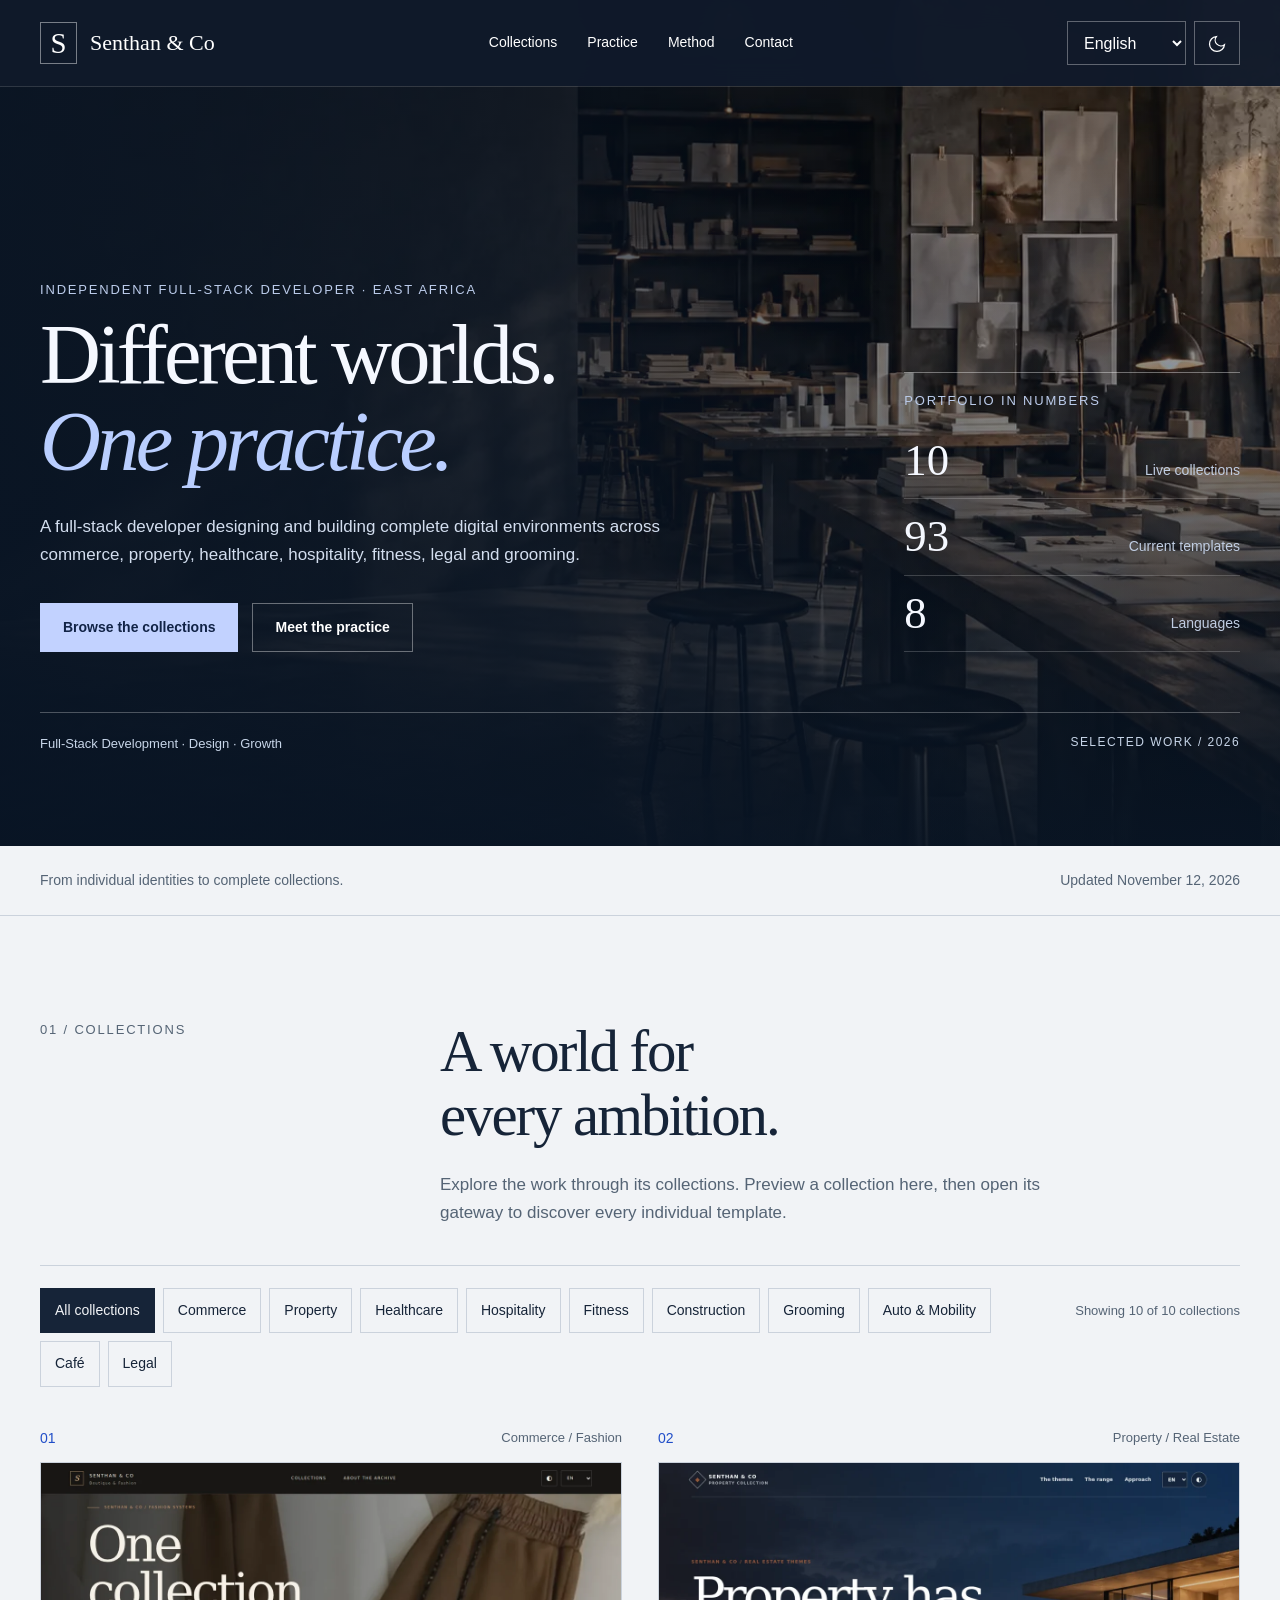
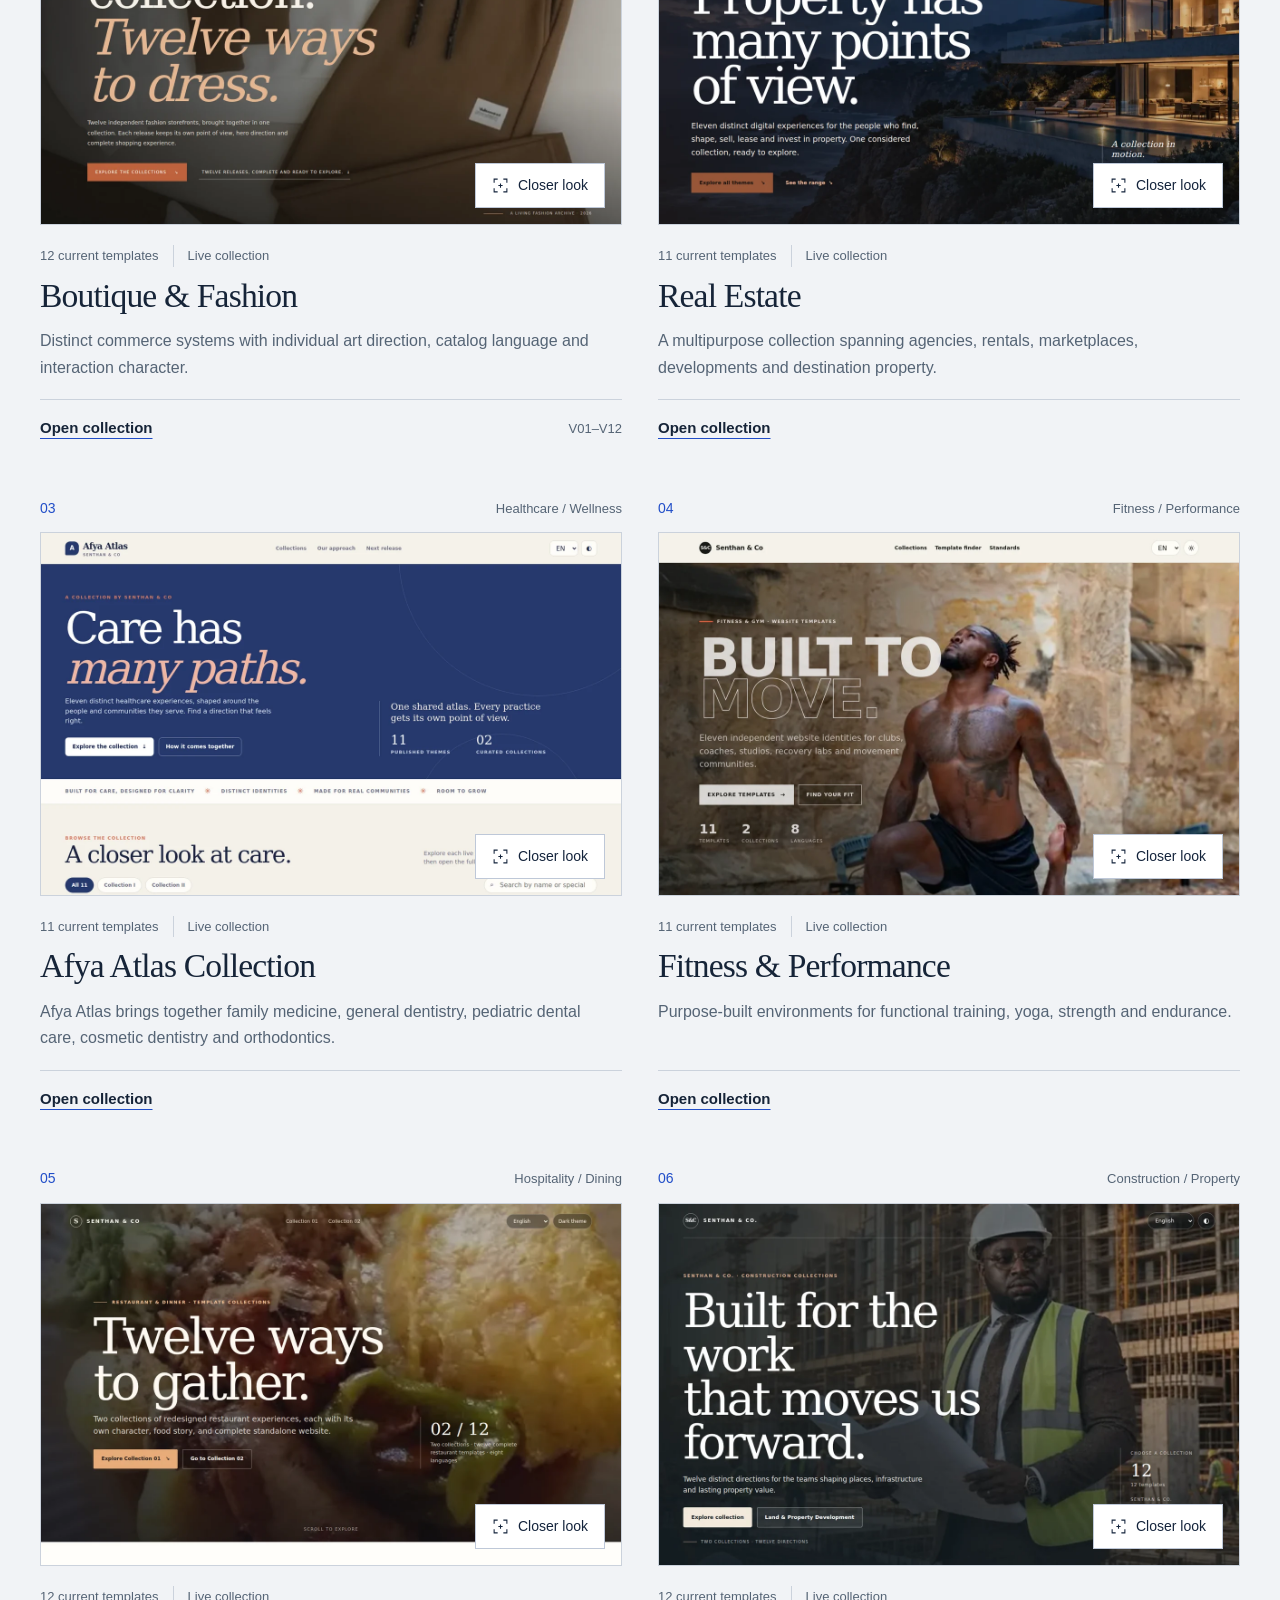
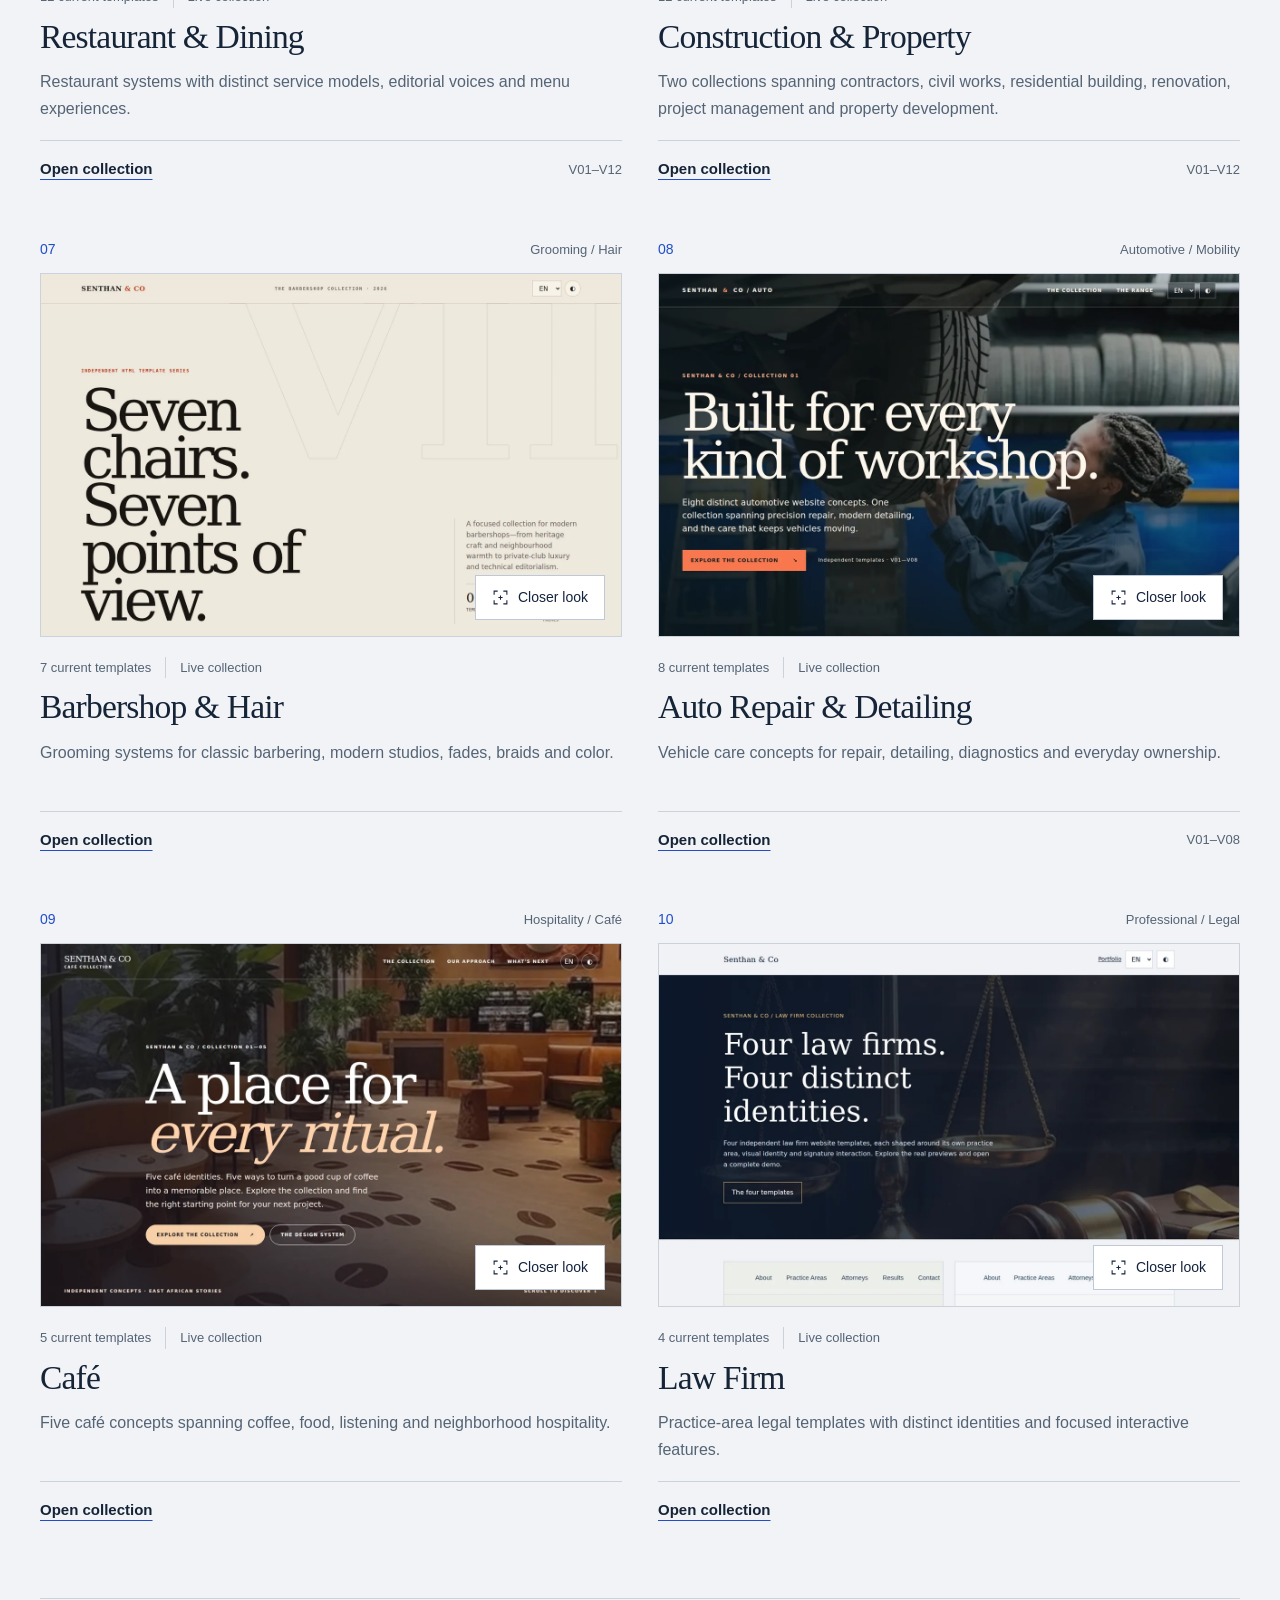
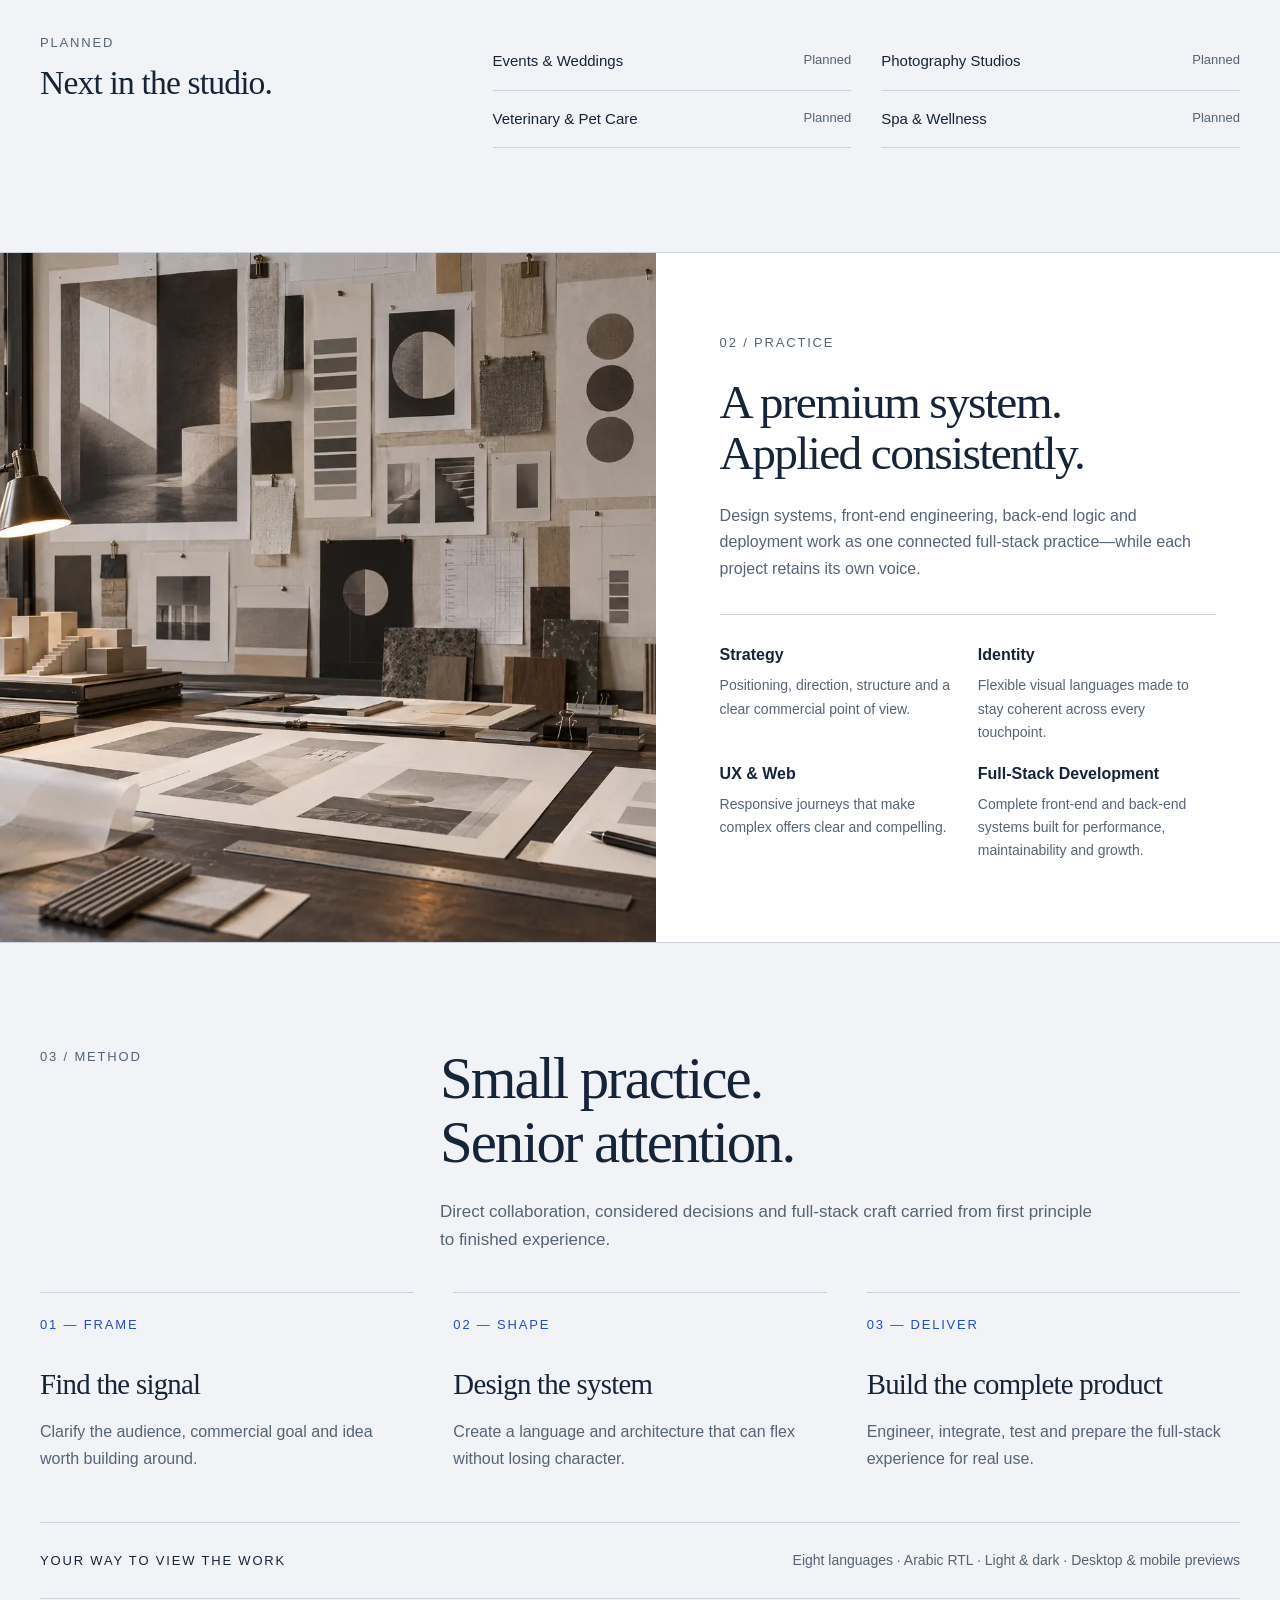
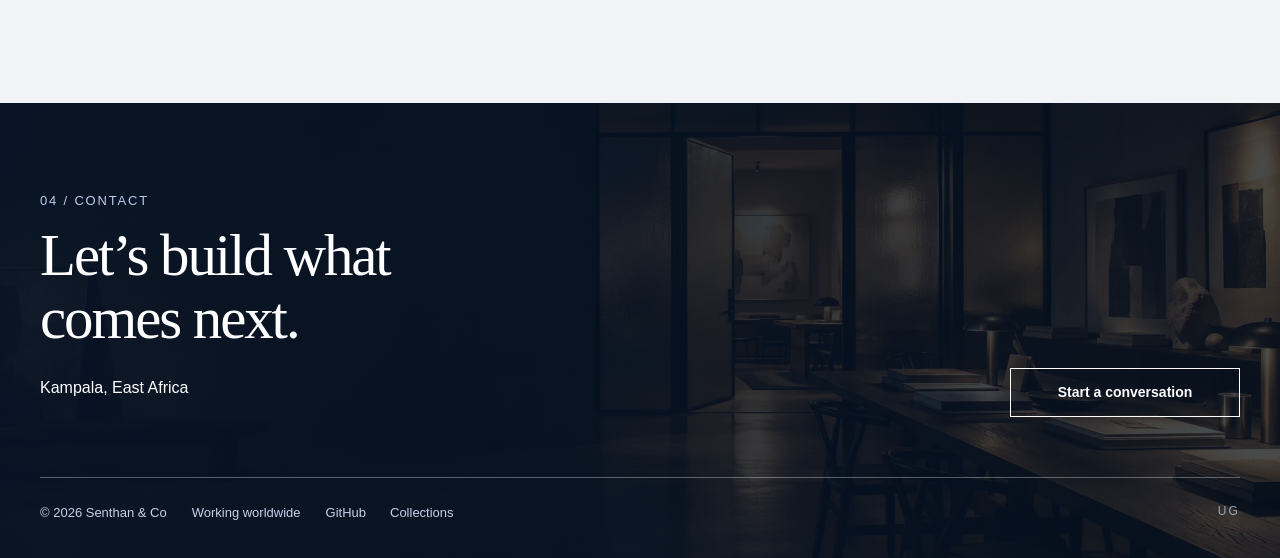
==== commit bb08f249: "Fix portfolio keyboard navigation, localization, and mobile previews Keep the audit branch's preview" ====
--- a/index.html
+++ b/index.html
@@ -14,12 +14,20 @@
 <script>(function(){var t;try{t=localStorage.getItem('sc-theme')}catch(e){}if(t!=='light'&&t!=='dark'){try{t=matchMedia('(prefers-color-scheme:dark)').matches?'dark':'light'}catch(e){t='light'}}document.documentElement.dataset.theme=t})()</script>
 <style>:root{--bg:#f1f3f6;--panel:#fff;--ink:#162438;--muted:#556475;--line:#cbd2dc;--accent:#204dc8;--soft:#e5eaf2;--inverse:#fff;--radius:4px;color-scheme:light}
 [data-theme=dark]{--bg:#0e1622;--panel:#172231;--ink:#edf2f9;--muted:#a9b7c9;--line:#354356;--accent:#9db7ff;--soft:#202f43;--inverse:#0e1622;color-scheme:dark}
-*{box-sizing:border-box}html{scroll-behavior:smooth;scroll-padding-top:108px}body{margin:0;background:var(--bg);color:var(--ink);font:1rem/1.65 Arial,Helvetica,sans-serif}body.modal-open{overflow:hidden}a{color:inherit;text-decoration:none}button,select{font:inherit;color:inherit}button,a,select{-webkit-tap-highlight-color:transparent}button{cursor:pointer}button:disabled{cursor:default}img{max-width:100%;display:block}button,a,select{touch-action:manipulation}:focus-visible{outline:3px solid var(--accent);outline-offset:5px}button{border-radius:0}h1,h2,h3,p{margin-top:0}h1,h2,h3{font-weight:400}h1,h2,.brand-name{font-family:Georgia,'Times New Roman',serif}h1{font-size:clamp(3.5rem,6.6vw,7.2rem);line-height:1.02;letter-spacing:-.045em;margin-bottom:28px}h2{font-size:clamp(2.5rem,4.6vw,5rem);line-height:1.08;letter-spacing:-.035em;margin-bottom:24px}h3{font-size:1.6rem;line-height:1.2;letter-spacing:-.025em}.wrap{width:min(1400px,calc(100% - 80px));margin-inline:auto}.eyebrow{font-size:.8125rem;line-height:1.5;letter-spacing:.14em;text-transform:uppercase;color:var(--muted)}.sr-only{position:absolute;width:1px;height:1px;padding:0;margin:-1px;overflow:hidden;clip:rect(0,0,0,0);white-space:nowrap;border:0}.skip{position:fixed;inset-block-start:-100px;inset-inline-start:24px;z-index:100;background:var(--panel);padding:12px 20px}.skip:focus{inset-block-start:15px}.site-head{position:fixed;inset:0 0 auto;z-index:30;border-bottom:1px solid #ffffff26;color:#fff}.site-head:before{content:'';position:absolute;inset:0;background:#101a2bf2;backdrop-filter:blur(14px);z-index:-1}.nav{min-height:86px;display:flex;align-items:center;justify-content:space-between;gap:25px}.brand{display:flex;align-items:center;gap:13px;flex-shrink:0}.brand-mark{width:37px;height:42px;display:grid;place-items:center;border:1px solid #ffffff70;font:1.8rem/1 Georgia,serif}.brand-name{font-size:1.375rem;white-space:nowrap}.nav-links{display:flex;gap:30px;font-size:.875rem}.nav-links a{padding:10px 0}.nav-links a:hover{text-decoration:underline;text-underline-offset:7px}.controls{display:flex;gap:8px;align-items:center}.control{min-width:44px;min-height:44px;border:1px solid #ffffff55;background:transparent;color:#fff;padding:5px 12px}.control select{background:transparent}.control option{color:#162438;background:#fff}#theme svg{width:20px;height:20px;vertical-align:middle}.menu{display:none}.hero{min-height:760px;min-height:max(760px,94svh);position:relative;isolation:isolate;color:#f5f8ff;background:#111b29 url('[data-uri]') center 55%/cover no-repeat;padding:175px 0 48px}.hero:before{content:'';position:absolute;inset:0;z-index:-1;background:linear-gradient(90deg,#081424e8 0%,#081424b5 40%,#08142440 78%),linear-gradient(0deg,#091524ed,transparent 80%)}.hero-layout{display:grid;grid-template-columns:1.5fr .65fr;gap:7vw;align-items:end;min-height:clamp(360px,53svh,600px)}.hero .eyebrow{color:#bccceb}.hero-title em{font-weight:400;font-style:italic;color:#b9ceff}.hero-copy{max-width:650px;color:#d3deef;font-size:1.0625rem;margin-bottom:34px}.hero-actions{display:flex;gap:14px;flex-wrap:wrap}.button{display:inline-flex;align-items:center;justify-content:center;min-height:48px;padding:12px 22px;border:1px solid var(--line);background:transparent;text-align:center;font-size:.875rem;font-weight:600}.button:hover{background:var(--soft)}.button.primary{background:var(--accent);border-color:var(--accent);color:var(--inverse)}.hero .button.primary{background:#c2d2ff;border-color:#c2d2ff;color:#112346}.hero .button.secondary{border-color:#ffffff60;color:#fff}.hero .button.secondary:hover{background:#ffffff17}.hero-index{border-top:1px solid #ffffff60;align-self:end;padding-top:18px}.hero-index dl{margin:10px 0 0}.hero-index dl div{display:flex;align-items:baseline;justify-content:space-between;gap:20px;padding:13px 0;border-bottom:1px solid #ffffff30}.hero-index dt{font-size:.875rem;color:#c0cde2;order:2;text-align:end}.hero-index dd{font:2.8rem/1.1 Georgia,serif;margin:0;order:1}.hero-bottom{display:flex;justify-content:space-between;gap:24px;margin-top:60px;padding-top:20px;border-top:1px solid #ffffff45;font-size:.8125rem;color:#c7d5e8}.hero-bottom .edition{font-size:.75rem;letter-spacing:.12em;text-transform:uppercase}.intro-strip{padding:23px 0;border-bottom:1px solid var(--line)}.intro-strip .wrap{display:flex;justify-content:space-between;gap:30px;align-items:center}.intro-strip p{margin:0;font-size:.875rem;color:var(--muted)}.intro-strip strong{color:var(--ink);font-weight:400}.section{padding:104px 0}.section-heading{display:grid;grid-template-columns:.42fr 1fr;gap:5vw;margin-bottom:38px}.section-heading p.lead{max-width:660px;margin-bottom:0;color:var(--muted);font-size:1.0625rem}.catalog-toolbar{border-top:1px solid var(--line);padding-top:22px;margin-bottom:40px;display:flex;align-items:start;justify-content:space-between;gap:20px}.filters{display:flex;gap:8px;flex-wrap:wrap;max-width:1100px}.filter{padding:10px 14px;font-size:.875rem;min-height:44px;border:1px solid var(--line);background:transparent}.filter:hover{border-color:var(--accent)}.filter.active{background:var(--ink);border-color:var(--ink);color:var(--bg)}.result-count{font-size:.8125rem;color:var(--muted);white-space:nowrap;min-height:44px;display:flex;align-items:center}.collection-grid{display:grid;grid-template-columns:repeat(2,minmax(0,1fr));gap:56px 36px}.collection-card{min-width:0}.card-topline{display:flex;justify-content:space-between;gap:10px;align-items:center;margin-bottom:12px}.card-number{font-size:.875rem;color:var(--accent);font-variant-numeric:tabular-nums}.card-kicker{color:var(--muted);font-size:.8125rem}.card-image{position:relative;background:var(--soft);aspect-ratio:16/10;overflow:hidden;border:1px solid var(--line)}.card-image img{width:100%;height:100%;object-fit:cover;object-position:top;transition:transform .65s ease}.card-image:hover img{transform:scale(1.035)}.preview-trigger{position:absolute;inset:0;border:0;background:transparent;text-align:start}.preview-trigger>span{position:absolute;inset-inline-end:16px;inset-block-end:16px;padding:10px 16px;background:#fff;color:#14243c;border:1px solid #bec8d8;font-size:.875rem;display:flex;align-items:center;gap:9px}.preview-trigger>span svg{width:17px;height:17px}.preview-trigger:hover>span{background:#dbe7ff}.card-meta{display:flex;align-items:center;gap:14px;flex-wrap:wrap;margin:20px 0 10px;color:var(--muted);font-size:.8125rem}.card-meta span+span{padding-inline-start:14px;border-inline-start:1px solid var(--line)}.card-body h3{font:2.1rem/1.12 Georgia,serif;margin-bottom:14px}.card-body p{color:var(--muted);max-width:580px;min-height:3.3em;margin-bottom:18px}.card-actions{display:flex;justify-content:space-between;gap:15px;align-items:center;padding-top:16px;border-top:1px solid var(--line)}.collection-link{font-size:.9375rem;font-weight:600;text-decoration:underline;text-underline-offset:5px;text-decoration-color:var(--accent)}.collection-link:hover{color:var(--accent)}.release-range{font-size:.8125rem;color:var(--muted);white-space:nowrap}.pipeline{margin-top:75px;padding:34px 0 0;border-top:1px solid var(--line)}.pipeline-layout{display:grid;grid-template-columns:.7fr 1.3fr;gap:50px}.pipeline h3{font:2.1rem/1.1 Georgia,serif;margin:12px 0 0}.pipeline-list{list-style:none;display:grid;grid-template-columns:repeat(2,1fr);padding:0;margin:0;gap:0 30px}.pipeline-list li{display:flex;justify-content:space-between;gap:20px;padding:16px 0;border-bottom:1px solid var(--line);font-size:.9375rem}.pipeline-list small{color:var(--muted);font-size:.8125rem}.practice-section{padding:0;border-block:1px solid var(--line);background:var(--panel)}.practice-grid{display:grid;grid-template-columns:1.05fr 1fr}.practice-image{min-height:660px;object-fit:cover;width:100%;height:100%}.practice-copy{padding:80px clamp(30px,5vw,90px)}.practice-copy h2{font-size:clamp(2.5rem,3.7vw,4.3rem)}.practice-copy p{color:var(--muted);margin-bottom:24px}.capabilities{display:grid;grid-template-columns:repeat(2,1fr);gap:20px;border-top:1px solid var(--line);margin-top:32px;padding-top:30px}.capabilities h3{font-size:1rem;font-weight:600;letter-spacing:0;margin-bottom:10px}.capabilities p{font-size:.875rem;margin:0}.method-grid{display:grid;grid-template-columns:repeat(3,1fr);gap:40px}.method-item{border-top:1px solid var(--line);padding-top:22px}.method-item .eyebrow{color:var(--accent)}.method-item h3{font:1.8rem/1.2 Georgia,serif;margin:32px 0 18px}.method-item p{color:var(--muted);margin-bottom:0}.standards{margin-top:50px;padding:26px 0;border-top:1px solid var(--line);border-bottom:1px solid var(--line);display:flex;gap:28px;align-items:center;justify-content:space-between;flex-wrap:wrap}.standards .eyebrow{color:var(--ink)}.standards p{font-size:.875rem;margin:0;color:var(--muted)}.contact{padding:88px 0 34px;color:#fff;background:#0a1729 url('[data-uri]') center/cover no-repeat;isolation:isolate;position:relative}.contact:before{content:'';position:absolute;inset:0;z-index:-1;background:linear-gradient(90deg,#071426f2,#071426c9 70%,#071426ba)}.contact .eyebrow{color:#bbcceb}.contact h2{max-width:960px}.contact-top{display:flex;align-items:end;justify-content:space-between;gap:50px;margin-bottom:60px}.contact .button{border-color:#fff;color:#fff;min-width:230px}.contact .button:hover{background:#ffffff16}.footer-bottom{display:flex;gap:25px;justify-content:space-between;padding-top:24px;border-top:1px solid #ffffff50;color:#c4d2e8;font-size:.8125rem}.footer-links{display:flex;gap:24px}.footer-links a:hover{text-decoration:underline}.back{position:fixed;inset-block-end:22px;inset-inline-end:22px;z-index:25;border:1px solid var(--line);background:var(--panel);color:var(--ink);width:48px;height:48px;display:grid;place-items:center;opacity:0;pointer-events:none;transform:translateY(12px);transition:.25s}.back.show{opacity:1;pointer-events:auto;transform:none}.back svg{width:20px;height:20px}.reveal{opacity:1;transform:none}.js-motion .reveal{opacity:0;transform:translateY(22px);transition:opacity .7s ease,transform .7s ease;transition-delay:var(--delay,0ms)}.js-motion .reveal.in{opacity:1;transform:none}.preview-dialog{width:min(1400px,calc(100% - 56px));max-width:none;height:min(870px,calc(100svh - 56px));padding:0;border:1px solid var(--line);background:var(--bg);color:var(--ink);overflow:hidden}.preview-dialog::backdrop{background:#060f20dc;backdrop-filter:blur(8px)}.preview-dialog[open]{display:grid;grid-template-rows:auto 1fr}.preview-top{display:flex;justify-content:space-between;gap:20px;align-items:center;padding:18px 24px;border-bottom:1px solid var(--line)}.preview-top p{font-size:.875rem;margin:0}.preview-close{width:44px;height:44px;display:grid;place-items:center;border:1px solid var(--line);background:transparent;font-size:1.5rem}.preview-layout{display:grid;grid-template-columns:1fr 325px;min-height:0}.preview-stage{background:var(--soft);padding:26px;overflow:auto;min-width:0;display:flex;align-items:start;justify-content:center}.preview-stage img{width:100%;height:auto;box-shadow:0 15px 45px #0000001f;border:1px solid var(--line)}.preview-stage.mobile img{width:min(390px,100%)}.preview-details{padding:28px 26px;overflow:auto;border-inline-start:1px solid var(--line);display:flex;flex-direction:column;gap:24px}.preview-details h3{font:2rem/1.1 Georgia,serif;margin:0}.preview-details p{color:var(--muted);font-size:.9375rem;margin:0}.preview-meta{display:flex;gap:16px;color:var(--muted);font-size:.875rem}.preview-modes{display:flex;gap:7px}.preview-modes button{flex:1;min-height:44px;background:transparent;border:1px solid var(--line);font-size:.875rem}.preview-modes button[aria-pressed=true]{background:var(--ink);color:var(--bg);border-color:var(--ink)}.preview-nav{display:flex;gap:8px;margin-top:auto}.preview-nav button{min-height:44px;flex:1;border:1px solid var(--line);background:transparent;font-size:.8125rem}.preview-counter{color:var(--muted);font-size:.8125rem}.preview-details .button{margin-top:10px;width:100%}html[dir=rtl] h1,html[dir=rtl] h2,html[dir=rtl] h3{letter-spacing:0;line-height:1.22}html[dir=rtl] .hero{background-position:40% center}html[dir=rtl] .hero:before{background:linear-gradient(270deg,#081424ed,#081424b5 45%,#08142465),linear-gradient(0deg,#091524ed,transparent 80%)}
+*{box-sizing:border-box}html{scroll-behavior:smooth;scroll-padding-top:calc(var(--header-height,86px) + 14px)}body{margin:0;background:var(--bg);color:var(--ink);font:1rem/1.65 Arial,Helvetica,sans-serif}body.modal-open{overflow:hidden}a{color:inherit;text-decoration:none}button,select{font:inherit;color:inherit}button,a,select{-webkit-tap-highlight-color:transparent}button{cursor:pointer}button:disabled{cursor:default}img{max-width:100%;display:block}button,a,select{touch-action:manipulation}:focus-visible{outline:3px solid var(--accent);outline-offset:5px}button{border-radius:0}h1,h2,h3,p{margin-top:0}h1,h2,h3{font-weight:400}h1,h2,.brand-name{font-family:Georgia,'Times New Roman',serif}h1{font-size:clamp(3.5rem,6.6vw,7.2rem);line-height:1.02;letter-spacing:-.045em;margin-bottom:28px}h2{font-size:clamp(2.5rem,4.6vw,5rem);line-height:1.08;letter-spacing:-.035em;margin-bottom:24px}h3{font-size:1.6rem;line-height:1.2;letter-spacing:-.025em}.wrap{width:min(1400px,calc(100% - 80px));margin-inline:auto}.eyebrow{font-size:.8125rem;line-height:1.5;letter-spacing:.14em;text-transform:uppercase;color:var(--muted)}.sr-only{position:absolute;width:1px;height:1px;padding:0;margin:-1px;overflow:hidden;clip:rect(0,0,0,0);white-space:nowrap;border:0}.skip{position:fixed;inset-block-start:-100px;inset-inline-start:24px;z-index:100;background:var(--panel);padding:12px 20px}.skip:focus{inset-block-start:15px}.site-head{position:fixed;inset:0 0 auto;z-index:30;border-bottom:1px solid #ffffff26;color:#fff}.site-head:before{content:'';position:absolute;inset:0;background:#101a2bf2;backdrop-filter:blur(14px);z-index:-1}.nav{min-height:86px;display:flex;align-items:center;justify-content:space-between;gap:25px}.brand{display:flex;align-items:center;gap:13px;flex-shrink:0}.brand-mark{width:37px;height:42px;display:grid;place-items:center;border:1px solid #ffffff70;font:1.8rem/1 Georgia,serif}.brand-name{font-size:1.375rem;white-space:nowrap}.nav-links{display:flex;gap:30px;font-size:.875rem}.nav-links a{padding:10px 0}.nav-links a:hover{text-decoration:underline;text-underline-offset:7px}.controls{display:flex;gap:8px;align-items:center}.control{min-width:44px;min-height:44px;border:1px solid #ffffff55;background:transparent;color:#fff;padding:5px 12px}#language{max-width:8rem}.control option{color:#162438;background:#fff}#theme svg{width:20px;height:20px;vertical-align:middle}
+#theme .theme-sun,[data-theme=dark] #theme .theme-moon{display:none}
+[data-theme=dark] #theme .theme-sun{display:inline-block}
+:is(.site-head,.hero,.contact) :focus-visible{outline-color:#c2d2ff}.menu{display:none}.hero{min-height:760px;min-height:max(760px,94svh);position:relative;isolation:isolate;color:#f5f8ff;background:#111b29 url('[data-uri]') center 55%/cover no-repeat;padding:175px 0 48px}.hero:before{content:'';position:absolute;inset:0;z-index:-1;background:linear-gradient(90deg,#081424e8 0%,#081424b5 40%,#08142440 78%),linear-gradient(0deg,#091524ed,transparent 80%)}.hero-layout{display:grid;grid-template-columns:1.5fr .65fr;gap:7vw;align-items:end;min-height:clamp(360px,53svh,600px)}.hero .eyebrow{color:#bccceb}.hero-title em{font-weight:400;font-style:italic;color:#b9ceff}.hero-copy{max-width:650px;color:#d3deef;font-size:1.0625rem;margin-bottom:34px}.hero-actions{display:flex;gap:14px;flex-wrap:wrap}.button{display:inline-flex;align-items:center;justify-content:center;min-height:48px;padding:12px 22px;border:1px solid var(--line);background:transparent;text-align:center;font-size:.875rem;font-weight:600}.button:hover{background:var(--soft)}.button.primary{background:var(--accent);border-color:var(--accent);color:var(--inverse)}.hero .button.primary{background:#c2d2ff;border-color:#c2d2ff;color:#112346}.hero .button.secondary{border-color:#ffffff60;color:#fff}.hero .button.secondary:hover{background:#ffffff17}.hero-index{border-top:1px solid #ffffff60;align-self:end;padding-top:18px}.hero-index dl{margin:10px 0 0}.hero-index dl div{display:flex;align-items:baseline;justify-content:space-between;gap:20px;padding:13px 0;border-bottom:1px solid #ffffff30}.hero-index dt{font-size:.875rem;color:#c0cde2;order:2;text-align:end}.hero-index dd{font:2.8rem/1.1 Georgia,serif;margin:0;order:1}.hero-bottom{display:flex;justify-content:space-between;gap:24px;margin-top:60px;padding-top:20px;border-top:1px solid #ffffff45;font-size:.8125rem;color:#c7d5e8}.hero-bottom .edition{font-size:.75rem;letter-spacing:.12em;text-transform:uppercase}.intro-strip{padding:23px 0;border-bottom:1px solid var(--line)}.intro-strip .wrap{display:flex;justify-content:space-between;gap:30px;align-items:center}.intro-strip p{margin:0;font-size:.875rem;color:var(--muted)}.intro-strip strong{color:var(--ink);font-weight:400}.section{padding:104px 0}.section-heading{display:grid;grid-template-columns:.42fr 1fr;gap:5vw;margin-bottom:38px}.section-heading p.lead{max-width:660px;margin-bottom:0;color:var(--muted);font-size:1.0625rem}.catalog-toolbar{border-top:1px solid var(--line);padding-top:22px;margin-bottom:40px;display:flex;align-items:start;justify-content:space-between;gap:20px}.filters{display:flex;gap:8px;flex-wrap:wrap;max-width:1100px}.filter{padding:10px 14px;font-size:.875rem;min-height:44px;border:1px solid var(--line);background:transparent}.filter:hover{border-color:var(--accent)}.filter.active{background:var(--ink);border-color:var(--ink);color:var(--bg)}.result-count{font-size:.8125rem;color:var(--muted);white-space:nowrap;min-height:44px;display:flex;align-items:center}.collection-grid{display:grid;grid-template-columns:repeat(2,minmax(0,1fr));gap:56px 36px}.collection-card{min-width:0}.card-topline{display:flex;justify-content:space-between;gap:10px;align-items:center;margin-bottom:12px}.card-number{font-size:.875rem;color:var(--accent);font-variant-numeric:tabular-nums}.card-kicker{color:var(--muted);font-size:.8125rem}.card-image{position:relative;background:var(--soft);aspect-ratio:16/10;overflow:hidden;border:1px solid var(--line)}.card-image img{width:100%;height:100%;object-fit:cover;object-position:top;transition:transform .65s ease}.card-image:hover img{transform:scale(1.035)}.preview-trigger{position:absolute;inset:0;border:0;background:transparent;text-align:start}.preview-trigger>span{position:absolute;inset-inline-end:16px;inset-block-end:16px;padding:10px 16px;background:#fff;color:#14243c;border:1px solid #bec8d8;font-size:.875rem;display:flex;align-items:center;gap:9px}.preview-trigger>span svg{width:17px;height:17px}.preview-trigger:hover>span{background:#dbe7ff}
+.preview-trigger:focus-visible{outline:3px solid #fff;outline-offset:-5px;box-shadow:inset 0 0 0 8px #204dc8}.card-meta{display:flex;align-items:center;gap:14px;flex-wrap:wrap;margin:20px 0 10px;color:var(--muted);font-size:.8125rem}.card-meta span+span{padding-inline-start:14px;border-inline-start:1px solid var(--line)}.card-body h3{font:2.1rem/1.12 Georgia,serif;margin-bottom:14px}.card-body p{color:var(--muted);max-width:580px;min-height:3.3em;margin-bottom:18px}.card-actions{display:flex;justify-content:space-between;gap:15px;align-items:center;padding-top:16px;border-top:1px solid var(--line)}.collection-link{font-size:.9375rem;font-weight:600;text-decoration:underline;text-underline-offset:5px;text-decoration-color:var(--accent)}.collection-link:hover{color:var(--accent)}.release-range{font-size:.8125rem;color:var(--muted);white-space:nowrap}.pipeline{margin-top:75px;padding:34px 0 0;border-top:1px solid var(--line)}.pipeline-layout{display:grid;grid-template-columns:.7fr 1.3fr;gap:50px}.pipeline h3{font:2.1rem/1.1 Georgia,serif;margin:12px 0 0}.pipeline-list{list-style:none;display:grid;grid-template-columns:repeat(2,1fr);padding:0;margin:0;gap:0 30px}.pipeline-list li{display:flex;justify-content:space-between;gap:20px;padding:16px 0;border-bottom:1px solid var(--line);font-size:.9375rem}.pipeline-list small{color:var(--muted);font-size:.8125rem}.practice-section{padding:0;border-block:1px solid var(--line);background:var(--panel)}.practice-grid{display:grid;grid-template-columns:1.05fr 1fr}.practice-image{min-height:660px;object-fit:cover;width:100%;height:100%}.practice-copy{padding:80px clamp(30px,5vw,90px)}.practice-copy h2{font-size:clamp(2.5rem,3.7vw,4.3rem)}.practice-copy p{color:var(--muted);margin-bottom:24px}.capabilities{display:grid;grid-template-columns:repeat(2,1fr);gap:20px;border-top:1px solid var(--line);margin-top:32px;padding-top:30px}.capabilities h3{font-size:1rem;font-weight:600;letter-spacing:0;margin-bottom:10px}.capabilities p{font-size:.875rem;margin:0}.method-grid{display:grid;grid-template-columns:repeat(3,1fr);gap:40px}.method-item{border-top:1px solid var(--line);padding-top:22px}.method-item .eyebrow{color:var(--accent)}.method-item h3{font:1.8rem/1.2 Georgia,serif;margin:32px 0 18px}.method-item p{color:var(--muted);margin-bottom:0}.standards{margin-top:50px;padding:26px 0;border-top:1px solid var(--line);border-bottom:1px solid var(--line);display:flex;gap:28px;align-items:center;justify-content:space-between;flex-wrap:wrap}.standards .eyebrow{color:var(--ink)}.standards p{font-size:.875rem;margin:0;color:var(--muted)}.contact{padding:88px 0 34px;color:#fff;background:#0a1729 url('[data-uri]